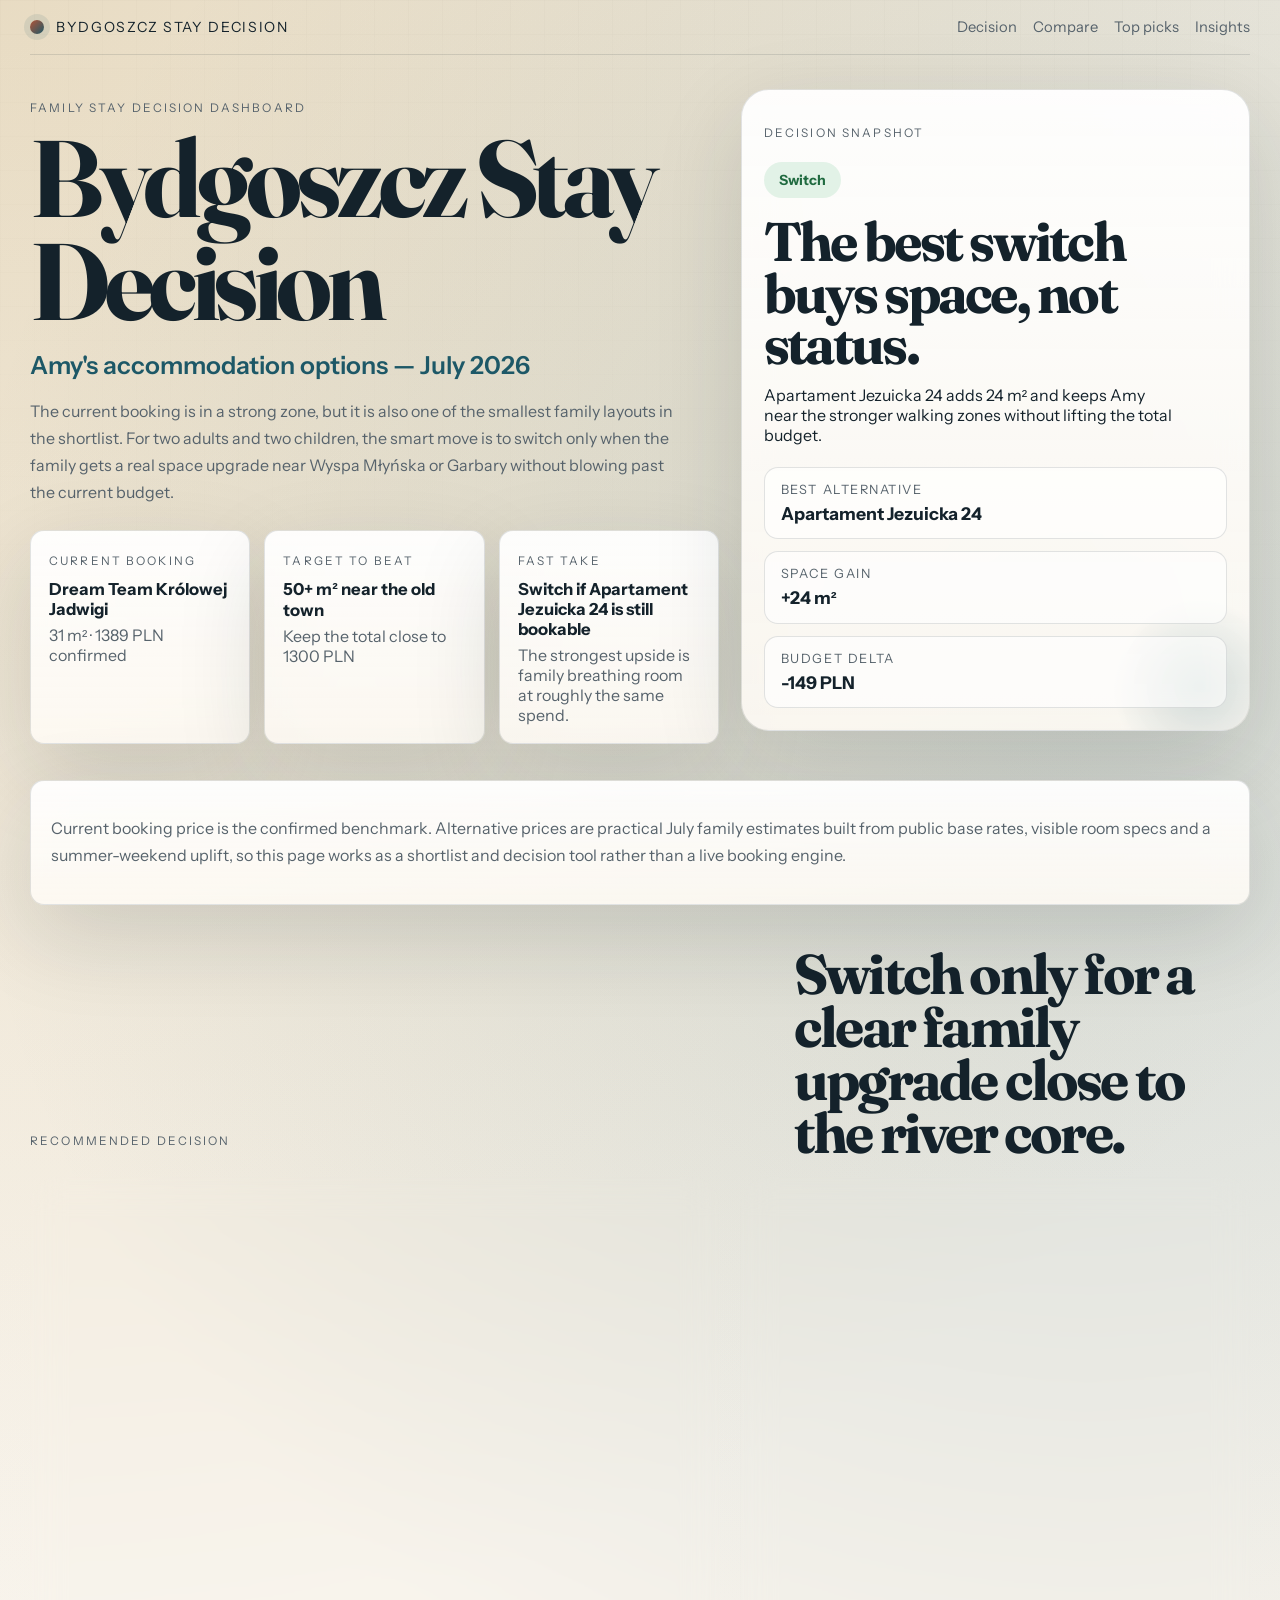
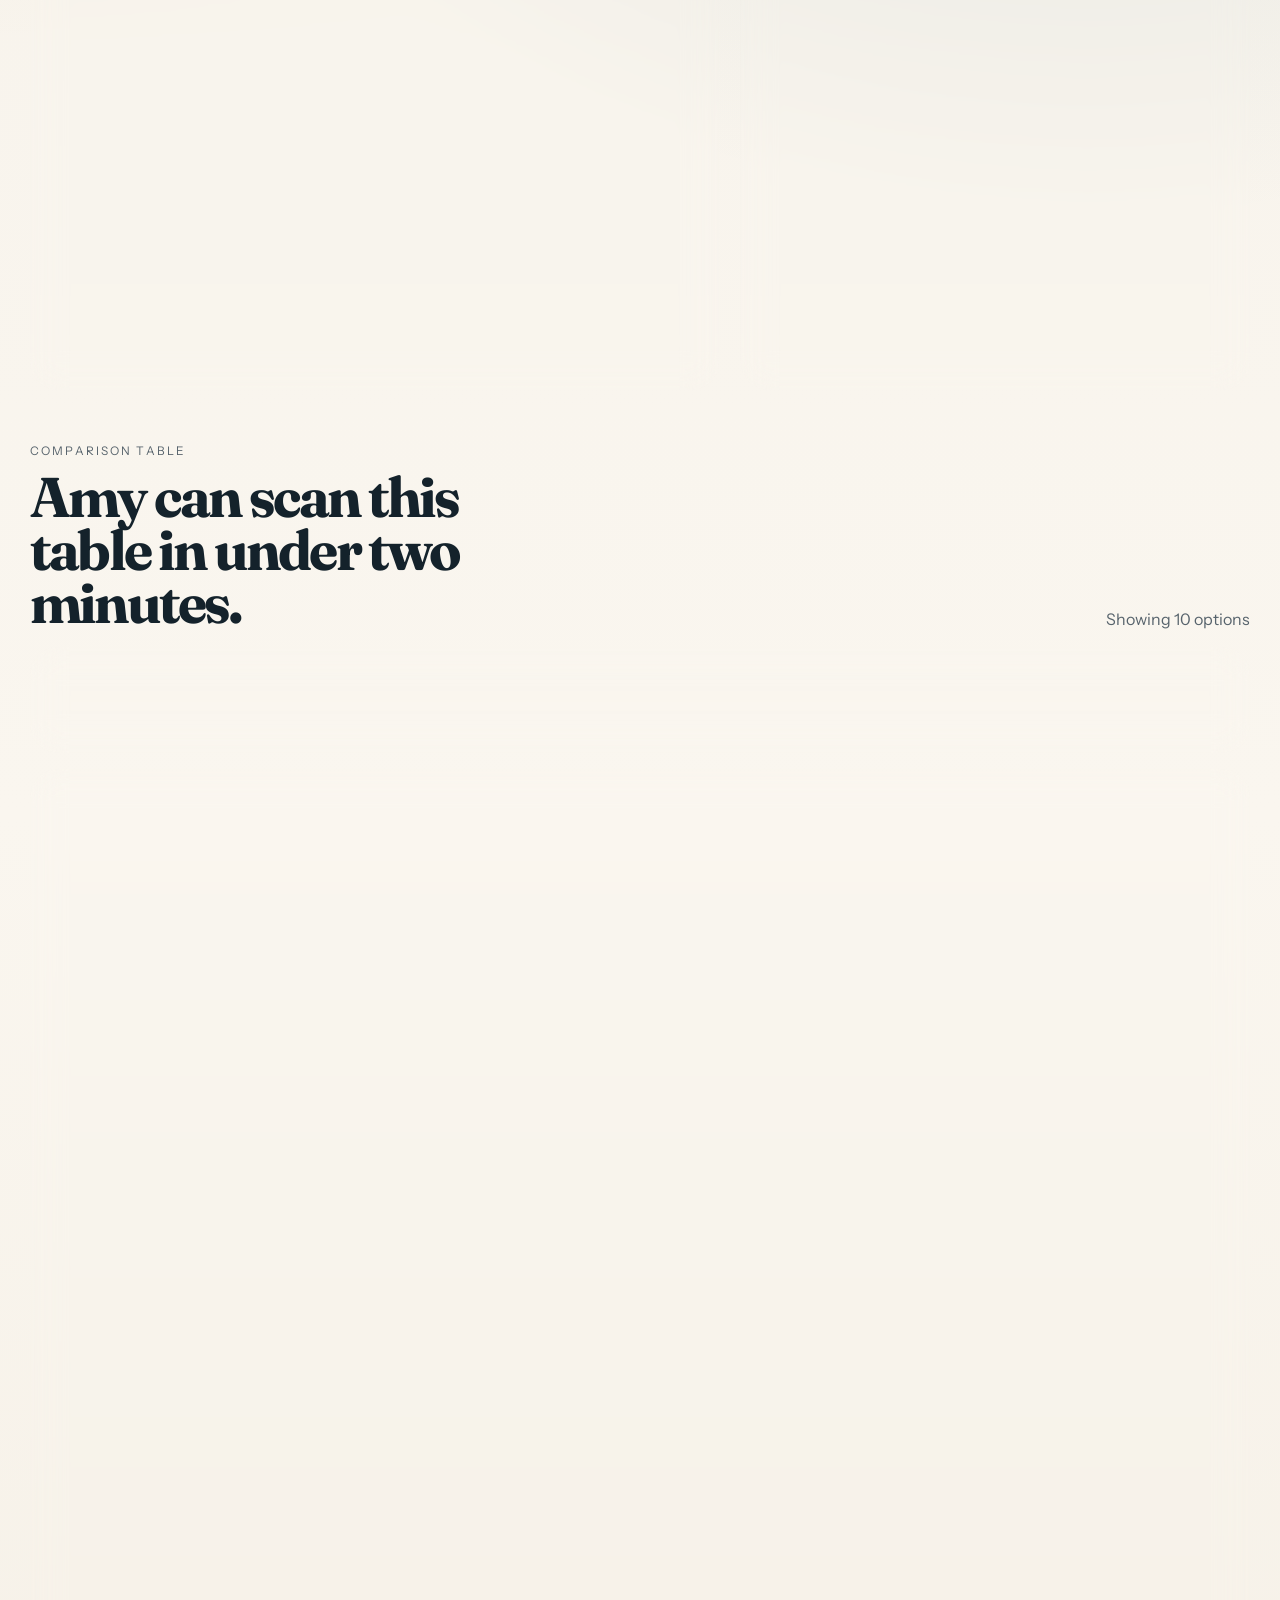
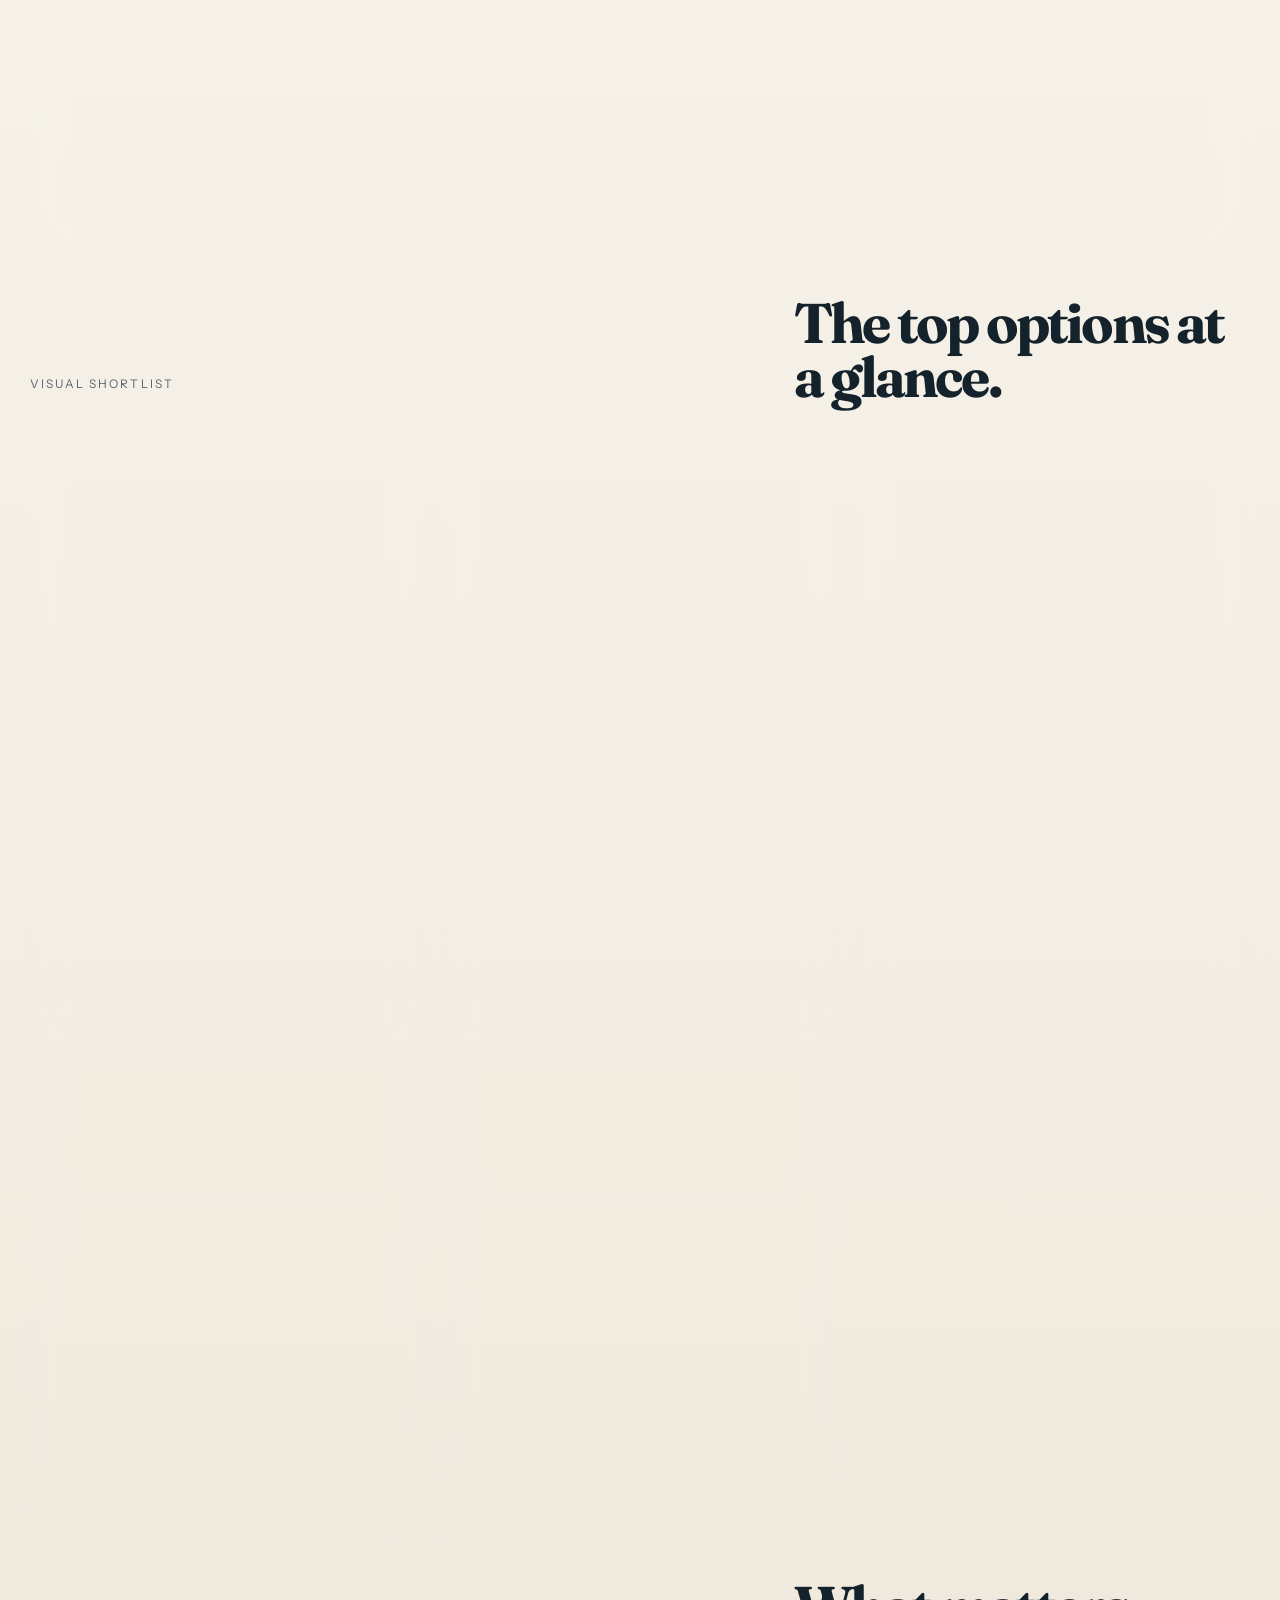
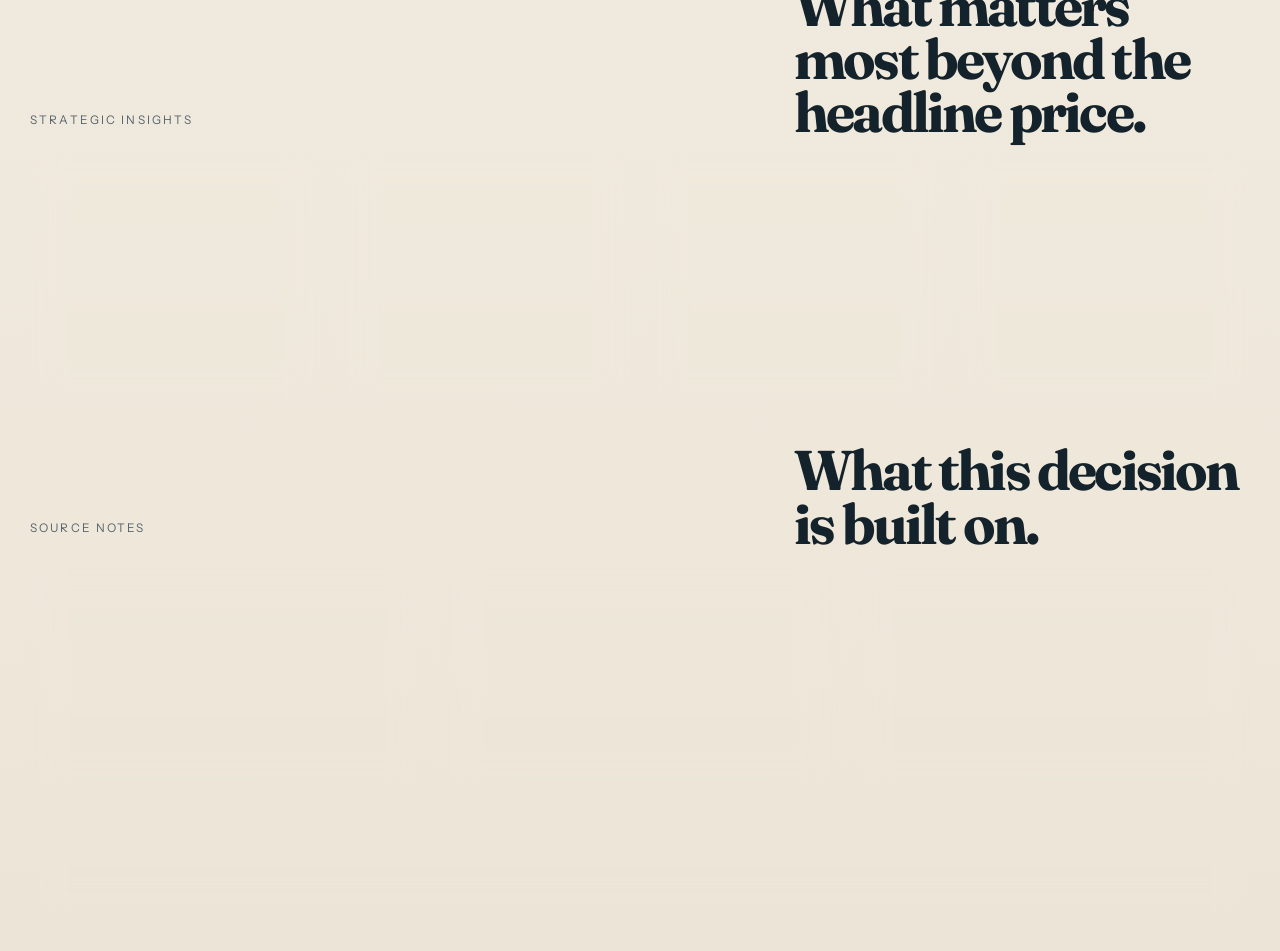
==== bydgoszcz-stay-decision/index.html @ 39e80763 "Preserve Bydgoszcz decision dashboard as subpath" ====
﻿<!DOCTYPE html>
<html lang="en">
<head>
  <meta charset="UTF-8">
  <meta name="viewport" content="width=device-width, initial-scale=1.0">
  <title>Bydgoszcz Stay Decision | Amy's accommodation options — July 2026</title>
  <meta
    name="description"
    content="A clean decision dashboard comparing Amy's family accommodation options in Bydgoszcz for 9–12 July 2026."
  >
  <link rel="preconnect" href="https://fonts.googleapis.com">
  <link rel="preconnect" href="https://fonts.gstatic.com" crossorigin>
  <link
    href="https://fonts.googleapis.com/css2?family=Fraunces:opsz,wght@9..144,500;600;700&family=Instrument+Sans:wght@400;500;600;700&display=swap"
    rel="stylesheet"
  >
  <link rel="stylesheet" href="styles.css">
</head>
<body>
  <div class="page-shell">
    <header class="topbar">
      <a class="brand" href="#top">
        <span class="brand-mark"></span>
        <span>Bydgoszcz Stay Decision</span>
      </a>
      <nav class="topnav" aria-label="Page sections">
        <a href="#decision">Decision</a>
        <a href="#compare">Compare</a>
        <a href="#cards">Top picks</a>
        <a href="#insights">Insights</a>
      </nav>
    </header>

    <main id="top">
      <section class="hero">
        <div class="hero-copy">
          <p class="eyebrow">Family stay decision dashboard</p>
          <h1>Bydgoszcz Stay Decision</h1>
          <p class="subtitle">Amy's accommodation options — July 2026</p>
          <p class="hero-text">
            The current booking is in a strong zone, but it is also one of the smallest family
            layouts in the shortlist. For two adults and two children, the smart move is to switch
            only when the family gets a real space upgrade near Wyspa Młyńska or Garbary without
            blowing past the current budget.
          </p>

          <div class="hero-signals">
            <article class="signal-card">
              <span class="signal-label">Current booking</span>
              <strong>Dream Team Królowej Jadwigi</strong>
              <span>31 m² · 1389 PLN confirmed</span>
            </article>
            <article class="signal-card">
              <span class="signal-label">Target to beat</span>
              <strong>50+ m² near the old town</strong>
              <span>Keep the total close to 1300 PLN</span>
            </article>
            <article class="signal-card">
              <span class="signal-label">Fast take</span>
              <strong id="heroTake">Switch if the top shortlist is still bookable</strong>
              <span id="heroSupport">Best upside comes from more space, not from luxury add-ons.</span>
            </article>
          </div>
        </div>

        <aside class="hero-panel">
          <p class="panel-kicker">Decision snapshot</p>
          <div class="hero-pill" id="heroDecisionPill">Switch</div>
          <h2 id="heroDecisionHeading">The best switch buys space, not status.</h2>
          <p id="heroDecisionText">
            If Amy can secure the best-ranked option at roughly the current spend, switching is the
            cleaner family decision. If not, the current booking remains a safe keep.
          </p>
          <dl class="decision-metrics">
            <div>
              <dt>Best alternative</dt>
              <dd id="metricBestOption">Jezuicka 24</dd>
            </div>
            <div>
              <dt>Space gain</dt>
              <dd id="metricSpaceGain">+24 m²</dd>
            </div>
            <div>
              <dt>Budget delta</dt>
              <dd id="metricBudgetDelta">-149 PLN</dd>
            </div>
          </dl>
        </aside>
      </section>

      <section class="method-note">
        <p>
          Current booking price is the confirmed benchmark. Alternative prices are practical July
          family estimates built from public base rates, visible room specs and a summer-weekend
          uplift, so this page works as a shortlist and decision tool rather than a live booking
          engine.
        </p>
      </section>

      <section class="decision-section" id="decision">
        <div class="section-heading">
          <p class="eyebrow">Recommended Decision</p>
          <h2>Switch only for a clear family upgrade close to the river core.</h2>
        </div>

        <div class="decision-layout">
          <article class="decision-main">
            <div class="decision-badge" id="decisionBadge">Switch</div>
            <h3 id="decisionTitle">Switch if Jezuicka 24 or an equivalent 50+ m² old-town flat is available.</h3>
            <p id="decisionReason">
              Dream Team wins on certainty and micro-location, but the family gives up too much
              breathing room for the money. A larger one-bedroom-plus-sofa layout near Wyspa
              Młyńska is the stronger fit for three nights with children aged 4 and 7.
            </p>
            <div class="decision-points">
              <div>
                <span>Why switch</span>
                <p id="whySwitch">
                  The strongest alternatives add real living space while staying around the current
                  total spend.
                </p>
              </div>
              <div>
                <span>Why keep</span>
                <p id="whyKeep">
                  The current booking is already locked in and sits in a preferred zone, so there
                  is no urgency to gamble on a weaker location.
                </p>
              </div>
              <div>
                <span>Extra-night impact</span>
                <p id="extraNight">
                  Expect an extra night to add roughly 320–560 PLN on the stronger-value options
                  and more on riverfront premium picks.
                </p>
              </div>
            </div>
          </article>

          <aside class="decision-ranking">
            <div class="ranking-head">
              <h3>Top alternatives</h3>
              <p>Ranked by family fit, location strength and value versus the current booking.</p>
            </div>
            <div class="ranking-list" id="rankingList"></div>
          </aside>
        </div>
      </section>

      <section class="comparison-section" id="compare">
        <div class="section-heading comparison-head">
          <div>
            <p class="eyebrow">Comparison Table</p>
            <h2>Amy can scan this table in under two minutes.</h2>
          </div>
          <p class="comparison-count" id="comparisonCount">Showing 10 options</p>
        </div>

        <div class="controls-panel">
          <label class="control-field">
            <span>Sort by</span>
            <select id="sortBy">
              <option value="decision">Recommendation</option>
              <option value="price">Price</option>
              <option value="location">Location</option>
              <option value="value">Value</option>
            </select>
          </label>

          <label class="toggle-chip">
            <input type="checkbox" id="betterOnly">
            <span>Only better than current</span>
          </label>

          <label class="toggle-chip">
            <input type="checkbox" id="kidsOnly">
            <span>Best for kids</span>
          </label>

          <label class="toggle-chip">
            <input type="checkbox" id="locationOnly">
            <span>Best location</span>
          </label>
        </div>

        <div class="table-wrap">
          <table>
            <thead>
              <tr>
                <th>Property Name</th>
                <th>Area</th>
                <th>Price (PLN)</th>
                <th>Size (m²)</th>
                <th>Sleeps Comfortably?</th>
                <th>Location Score</th>
                <th>Value Score</th>
                <th>Notes</th>
                <th>Verdict</th>
              </tr>
            </thead>
            <tbody id="comparisonBody"></tbody>
          </table>
        </div>
      </section>

      <section class="cards-section" id="cards">
        <div class="section-heading">
          <p class="eyebrow">Visual Shortlist</p>
          <h2>The top options at a glance.</h2>
        </div>
        <div class="cards-grid" id="cardsGrid"></div>
      </section>

      <section class="insights-section" id="insights">
        <div class="section-heading">
          <p class="eyebrow">Strategic Insights</p>
          <h2>What matters most beyond the headline price.</h2>
        </div>
        <div class="insights-grid" id="insightsGrid"></div>
      </section>

      <section class="source-section">
        <div class="section-heading">
          <p class="eyebrow">Source Notes</p>
          <h2>What this decision is built on.</h2>
        </div>
        <div class="source-grid">
          <article>
            <h3>Current benchmark</h3>
            <p>
              Dream Team Królowej Jadwigi stays the benchmark because it is already booked for
              roughly 1389 PLN total.
            </p>
          </article>
          <article>
            <h3>Market comps</h3>
            <p>
              Public listing specs and base prices were cross-checked across Bydgoszcz short-stay
              apartment listings, especially the booking-bydgoszcz portfolio in the old town and
              nearby districts.
            </p>
          </article>
          <article>
            <h3>How to use it</h3>
            <p>
              Treat green rows as places worth checking live right now. Treat yellow rows as
              situational, mainly if Amy values a specific micro-location or a more separated
              sleeping setup.
            </p>
          </article>
        </div>
      </section>
    </main>

    <footer class="footer">
      <div>
        <strong>Bydgoszcz Stay Decision</strong>
        <span>Built for one fast decision: keep the current booking, or switch only for a real family win.</span>
      </div>
      <div class="footer-meta">
        <a href="https://booking-bydgoszcz.pl/offers/searching/true" target="_blank" rel="noreferrer">Primary market comp source</a>
        <a href="https://jakubgoscinny-creator.github.io/" target="_blank" rel="noreferrer">Live site</a>
      </div>
    </footer>
  </div>

  <script src="script.js"></script>
</body>
</html>
---- bydgoszcz-stay-decision/styles.css ----
﻿:root {
  --paper: #f4f0e8;
  --paper-strong: #ece5d7;
  --surface: rgba(255, 251, 245, 0.86);
  --surface-strong: rgba(255, 255, 255, 0.94);
  --ink: #14222b;
  --muted: #57636c;
  --line: rgba(20, 34, 43, 0.12);
  --line-strong: rgba(20, 34, 43, 0.22);
  --river: #1d5867;
  --river-soft: #e0edf0;
  --brick: #b25438;
  --olive: #5e745d;
  --gold: #b88a2f;
  --good: #dff1e4;
  --good-ink: #1f6a3f;
  --neutral: #fff1cf;
  --neutral-ink: #946a15;
  --bad: #f7ddd8;
  --bad-ink: #8d3d2d;
  --shadow: 0 30px 90px rgba(20, 34, 43, 0.14);
  --radius-xl: 28px;
  --radius-lg: 20px;
  --radius-md: 14px;
  --display: "Fraunces", serif;
  --body: "Instrument Sans", sans-serif;
}

*,
*::before,
*::after {
  box-sizing: border-box;
}

html {
  scroll-behavior: smooth;
}

body {
  margin: 0;
  font-family: var(--body);
  color: var(--ink);
  background:
    radial-gradient(circle at top left, rgba(184, 138, 47, 0.2), transparent 28%),
    radial-gradient(circle at 85% 12%, rgba(29, 88, 103, 0.16), transparent 22%),
    linear-gradient(180deg, var(--paper), #faf6ef 42%, var(--paper-strong));
  min-height: 100vh;
}

body::before {
  content: "";
  position: fixed;
  inset: 0;
  pointer-events: none;
  background:
    linear-gradient(rgba(20, 34, 43, 0.03) 1px, transparent 1px),
    linear-gradient(90deg, rgba(20, 34, 43, 0.03) 1px, transparent 1px);
  background-size: 34px 34px;
  mask-image: linear-gradient(180deg, rgba(0, 0, 0, 0.72), transparent 88%);
  opacity: 0.5;
}

img {
  display: block;
  max-width: 100%;
}

a {
  color: inherit;
}

button,
select,
input {
  font: inherit;
}

.page-shell {
  width: min(1220px, calc(100vw - 28px));
  margin: 0 auto;
  position: relative;
  z-index: 1;
}

.topbar {
  display: flex;
  justify-content: space-between;
  align-items: center;
  gap: 20px;
  padding: 18px 0;
  border-bottom: 1px solid var(--line);
}

.brand {
  display: inline-flex;
  align-items: center;
  gap: 12px;
  font-size: 0.88rem;
  letter-spacing: 0.12em;
  text-transform: uppercase;
  text-decoration: none;
}

.brand-mark {
  width: 14px;
  height: 14px;
  border-radius: 50%;
  background: linear-gradient(135deg, var(--brick), var(--river));
  box-shadow: 0 0 0 6px rgba(29, 88, 103, 0.1);
}

.topnav {
  display: flex;
  gap: 16px;
  flex-wrap: wrap;
  font-size: 0.92rem;
}

.topnav a {
  color: var(--muted);
  text-decoration: none;
}

.hero,
.decision-layout {
  display: grid;
  gap: 22px;
}

.hero {
  padding: 34px 0 18px;
}

.eyebrow,
.panel-kicker,
.signal-label {
  letter-spacing: 0.18em;
  text-transform: uppercase;
  font-size: 0.74rem;
  color: var(--muted);
}

.hero h1,
.section-heading h2,
.hero-panel h2,
.decision-main h3,
.ranking-head h3,
.source-section h3 {
  font-family: var(--display);
  margin: 0;
  line-height: 0.95;
  letter-spacing: -0.05em;
}

.hero h1 {
  font-size: clamp(3.2rem, 10vw, 6.8rem);
  max-width: 10ch;
  margin-top: 12px;
}

.subtitle {
  margin: 16px 0 0;
  font-size: clamp(1.1rem, 3vw, 1.55rem);
  font-weight: 600;
  color: var(--river);
}

.hero-text,
.decision-main p,
.ranking-head p,
.source-section p,
.method-note p,
.footer span {
  color: var(--muted);
  line-height: 1.7;
}

.hero-text {
  max-width: 60ch;
  margin: 18px 0 0;
  font-size: 1rem;
}

.hero-signals {
  display: grid;
  gap: 14px;
  margin-top: 24px;
}

.signal-card,
.hero-panel,
.decision-main,
.decision-ranking,
.controls-panel,
.table-wrap,
.card-item,
.insight-card,
.source-grid article,
.method-note,
.footer {
  border: 1px solid var(--line);
  background: linear-gradient(180deg, var(--surface-strong), var(--surface));
  box-shadow: var(--shadow);
  backdrop-filter: blur(16px);
}

.signal-card,
.source-grid article {
  padding: 18px;
  border-radius: var(--radius-md);
}

.signal-card strong {
  display: block;
  margin-top: 10px;
  font-size: 1.04rem;
}

.signal-card span:last-child {
  display: block;
  margin-top: 6px;
  color: var(--muted);
}

.hero-panel {
  padding: 22px;
  border-radius: var(--radius-xl);
  position: relative;
  overflow: hidden;
}

.hero-panel::after {
  content: "";
  position: absolute;
  right: -40px;
  bottom: -46px;
  width: 180px;
  height: 180px;
  border-radius: 50%;
  background: radial-gradient(circle, rgba(29, 88, 103, 0.18), transparent 68%);
}

.hero-pill,
.decision-badge,
.table-badge,
.score-chip,
.status-chip,
.price-meta {
  display: inline-flex;
  align-items: center;
  justify-content: center;
  border-radius: 999px;
  font-weight: 700;
}

.hero-pill,
.decision-badge {
  padding: 9px 15px;
  background: rgba(223, 241, 228, 0.88);
  color: var(--good-ink);
  font-size: 0.88rem;
  margin-top: 10px;
}

.hero-panel h2 {
  font-size: clamp(2rem, 5vw, 3.4rem);
  max-width: 10ch;
  margin-top: 18px;
}

.hero-panel p {
  margin-top: 14px;
  max-width: 38ch;
}

.decision-metrics {
  display: grid;
  gap: 12px;
  margin: 22px 0 0;
  position: relative;
  z-index: 1;
}

.decision-metrics div {
  padding: 14px 16px;
  border-radius: var(--radius-md);
  border: 1px solid var(--line);
  background: rgba(255, 255, 255, 0.62);
}

.decision-metrics dt {
  font-size: 0.8rem;
  letter-spacing: 0.12em;
  text-transform: uppercase;
  color: var(--muted);
}

.decision-metrics dd {
  margin: 6px 0 0;
  font-size: 1.1rem;
  font-weight: 700;
}

.method-note {
  margin-top: 18px;
  padding: 18px 20px;
  border-radius: var(--radius-md);
}

.section-heading {
  display: flex;
  justify-content: space-between;
  align-items: end;
  gap: 18px;
  margin-bottom: 18px;
}

.section-heading h2 {
  font-size: clamp(2rem, 5vw, 3.5rem);
  max-width: 12ch;
}

.decision-section,
.comparison-section,
.cards-section,
.insights-section,
.source-section {
  padding: 42px 0 0;
}

.decision-main,
.decision-ranking,
.controls-panel,
.table-wrap,
.footer {
  border-radius: var(--radius-xl);
}

.decision-main,
.decision-ranking {
  padding: 22px;
}

.decision-main h3 {
  font-size: clamp(1.9rem, 4vw, 3rem);
  margin-top: 18px;
  max-width: 12ch;
}

.decision-reason,
.decision-main p {
  max-width: 58ch;
}

.decision-points {
  display: grid;
  gap: 14px;
  margin-top: 24px;
}

.decision-points div {
  padding: 16px 18px;
  border-radius: var(--radius-md);
  border: 1px solid var(--line);
  background: rgba(255, 255, 255, 0.56);
}

.decision-points span,
.ranking-item small,
.card-meta,
.insight-label,
.source-grid h3 {
  display: block;
  letter-spacing: 0.12em;
  text-transform: uppercase;
  font-size: 0.78rem;
  color: var(--muted);
}

.decision-points p,
.insight-card p,
.card-item p {
  margin: 8px 0 0;
}

.ranking-list {
  display: grid;
  gap: 12px;
  margin-top: 18px;
}

.ranking-item {
  padding: 16px;
  border-radius: var(--radius-md);
  border: 1px solid var(--line);
  background: rgba(255, 255, 255, 0.58);
}

.ranking-item strong {
  display: block;
  font-size: 1.12rem;
  margin-top: 7px;
}

.ranking-meta {
  display: flex;
  flex-wrap: wrap;
  gap: 8px;
  margin-top: 12px;
}

.score-chip,
.status-chip,
.price-meta,
.table-badge {
  padding: 6px 10px;
  font-size: 0.78rem;
  letter-spacing: 0.02em;
}

.score-chip {
  background: var(--river-soft);
  color: var(--river);
}

.status-chip.is-upgrade,
.table-badge.is-upgrade {
  background: var(--good);
  color: var(--good-ink);
}

.status-chip.is-consider,
.table-badge.is-consider {
  background: var(--neutral);
  color: var(--neutral-ink);
}

.status-chip.is-keep,
.table-badge.is-keep {
  background: rgba(29, 88, 103, 0.12);
  color: var(--river);
}

.price-meta {
  background: rgba(20, 34, 43, 0.08);
  color: var(--muted);
  font-weight: 600;
}

.comparison-head h2 {
  max-width: 12ch;
}

.comparison-count {
  margin: 0;
  color: var(--muted);
}

.controls-panel {
  display: flex;
  flex-wrap: wrap;
  gap: 12px;
  align-items: center;
  padding: 18px;
}

.control-field {
  display: grid;
  gap: 8px;
  min-width: 180px;
}

.control-field span {
  font-size: 0.86rem;
  color: var(--muted);
}

.control-field select {
  border: 1px solid var(--line);
  border-radius: 12px;
  background: rgba(255, 255, 255, 0.9);
  color: var(--ink);
  padding: 10px 14px;
}

.toggle-chip {
  display: inline-flex;
  align-items: center;
  gap: 10px;
  border: 1px solid var(--line);
  border-radius: 999px;
  padding: 10px 14px;
  background: rgba(255, 255, 255, 0.68);
  cursor: pointer;
  user-select: none;
}

.toggle-chip input {
  accent-color: var(--river);
}

.table-wrap {
  margin-top: 16px;
  overflow: auto;
}

table {
  width: 100%;
  border-collapse: collapse;
  min-width: 1000px;
}

thead th {
  position: sticky;
  top: 0;
  z-index: 2;
  background: rgba(244, 240, 232, 0.96);
  font-size: 0.78rem;
  letter-spacing: 0.12em;
  text-transform: uppercase;
  color: var(--muted);
}

th,
td {
  padding: 16px 14px;
  text-align: left;
  border-bottom: 1px solid var(--line);
  vertical-align: top;
}

tbody tr {
  transition: background-color 0.2s ease, transform 0.2s ease;
}

tbody tr:hover {
  background: rgba(255, 255, 255, 0.64);
}

tbody tr.is-current {
  background: rgba(29, 88, 103, 0.08);
}

tbody tr.is-better {
  background: rgba(223, 241, 228, 0.38);
}

.property-cell strong,
.card-item h3,
.insight-card h3 {
  display: block;
  font-size: 1rem;
}

.property-cell span,
.table-note,
.table-price small,
.comfort-cell span {
  display: block;
  margin-top: 5px;
  color: var(--muted);
  font-size: 0.9rem;
}

.comfort-cell {
  font-weight: 700;
}

.comfort-cell.is-yes {
  color: var(--good-ink);
}

.comfort-cell.is-no {
  color: var(--bad-ink);
}

.score-value {
  font-weight: 700;
}

.cards-grid,
.insights-grid,
.source-grid {
  display: grid;
  gap: 18px;
}

.card-item {
  overflow: hidden;
}

.card-item img {
  width: 100%;
  aspect-ratio: 16 / 11;
  object-fit: cover;
}

.card-body {
  padding: 18px;
}

.card-item h3 {
  margin-top: 10px;
}

.card-highlights {
  display: flex;
  flex-wrap: wrap;
  gap: 8px;
  margin-top: 16px;
}

.card-highlights span {
  padding: 7px 10px;
  border-radius: 999px;
  background: rgba(29, 88, 103, 0.1);
  color: var(--river);
  font-size: 0.84rem;
}

.card-why {
  margin-top: 16px;
  padding-top: 14px;
  border-top: 1px solid var(--line);
}

.insight-card {
  padding: 20px;
  border-radius: var(--radius-lg);
}

.insight-card h3 {
  margin-top: 12px;
}

.source-grid article {
  min-height: 100%;
}

.footer {
  margin: 44px 0 36px;
  padding: 18px 20px;
  display: flex;
  justify-content: space-between;
  gap: 18px;
  align-items: center;
}

.footer strong {
  display: block;
  font-size: 1.02rem;
}

.footer-meta {
  display: flex;
  gap: 14px;
  flex-wrap: wrap;
}

.footer-meta a {
  color: var(--river);
  text-decoration: none;
}

@media (min-width: 720px) {
  .hero {
    grid-template-columns: minmax(0, 1.15fr) minmax(320px, 0.85fr);
    align-items: start;
  }

  .hero-signals {
    grid-template-columns: repeat(3, minmax(0, 1fr));
  }

  .decision-layout {
    grid-template-columns: minmax(0, 1.15fr) minmax(320px, 0.85fr);
  }

  .cards-grid {
    grid-template-columns: repeat(2, minmax(0, 1fr));
  }

  .insights-grid,
  .source-grid {
    grid-template-columns: repeat(2, minmax(0, 1fr));
  }
}

@media (min-width: 1040px) {
  .cards-grid {
    grid-template-columns: repeat(3, minmax(0, 1fr));
  }

  .insights-grid {
    grid-template-columns: repeat(4, minmax(0, 1fr));
  }

  .source-grid {
    grid-template-columns: repeat(3, minmax(0, 1fr));
  }
}

@media (max-width: 719px) {
  .topbar,
  .section-heading,
  .footer {
    flex-direction: column;
    align-items: start;
  }

  .topnav {
    gap: 12px;
  }

  .decision-main h3,
  .section-heading h2,
  .hero-panel h2 {
    max-width: none;
  }

  .comparison-count {
    margin-top: -4px;
  }
}
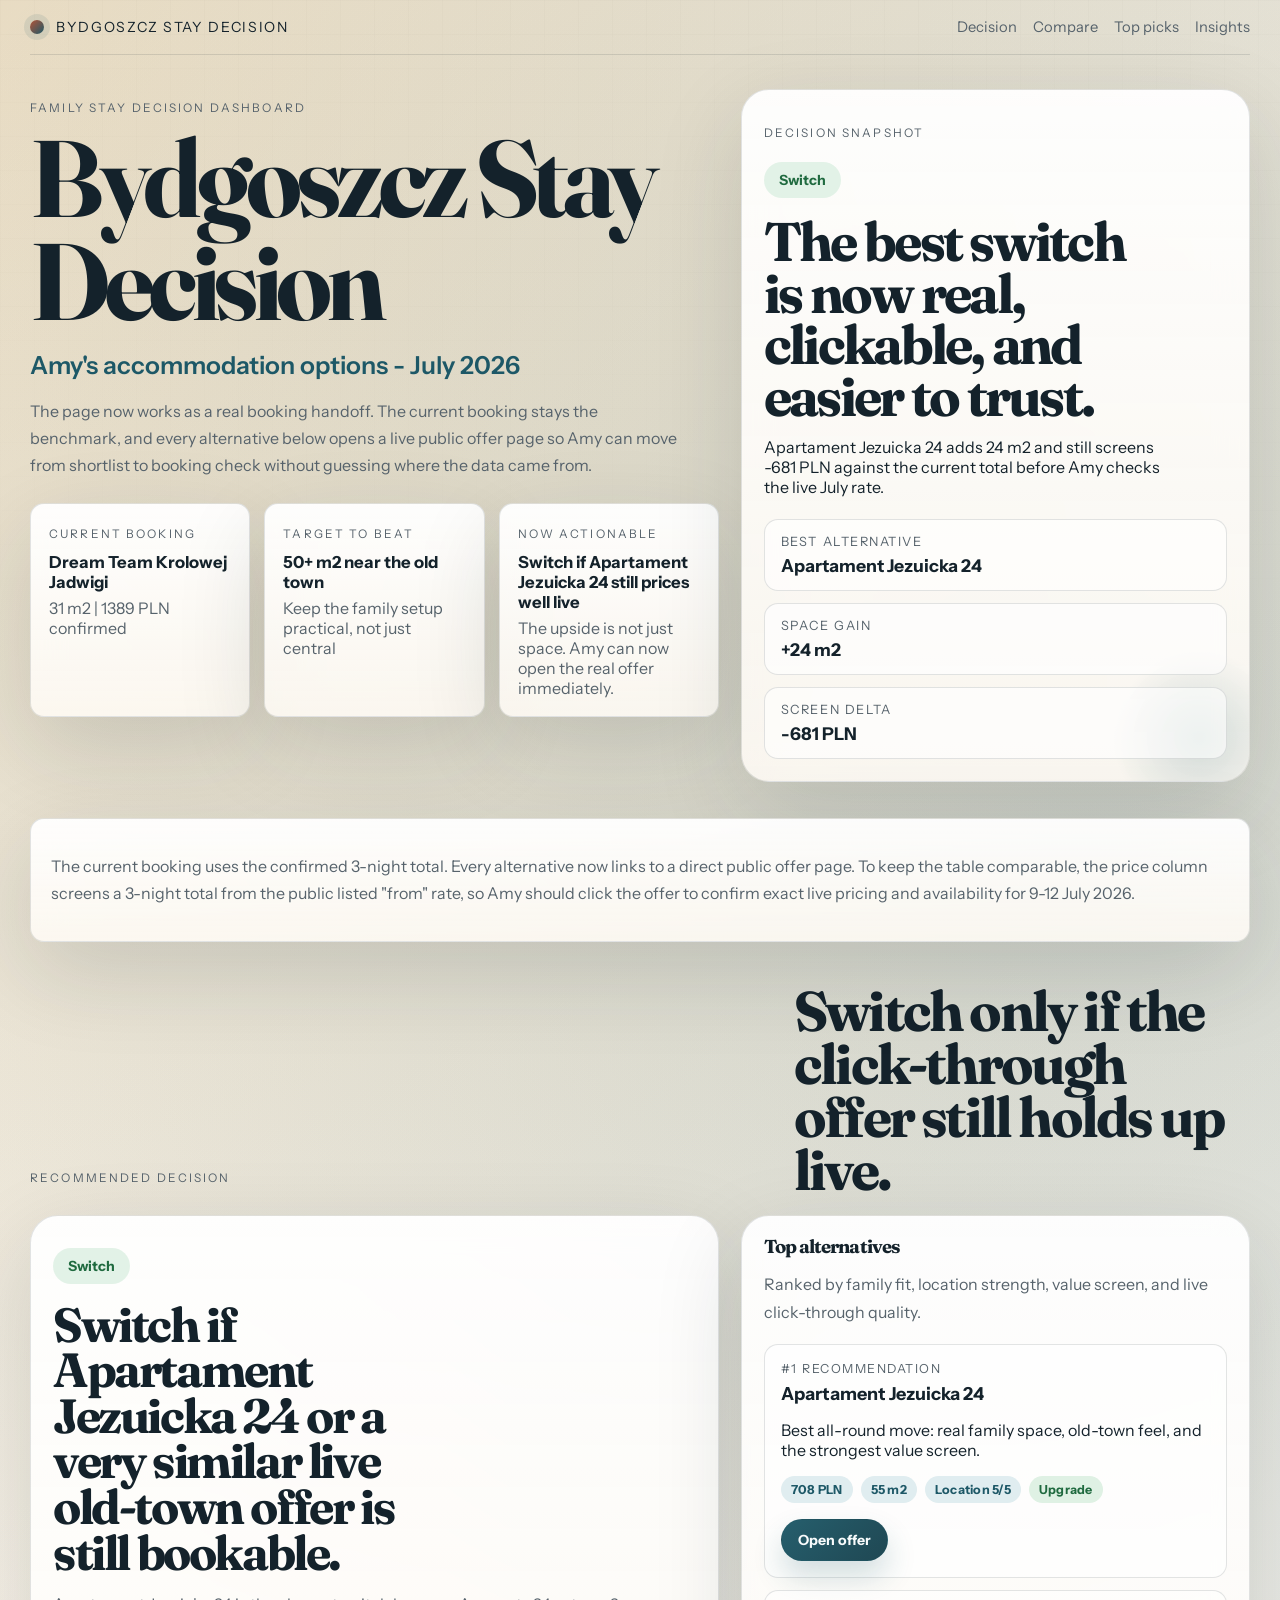
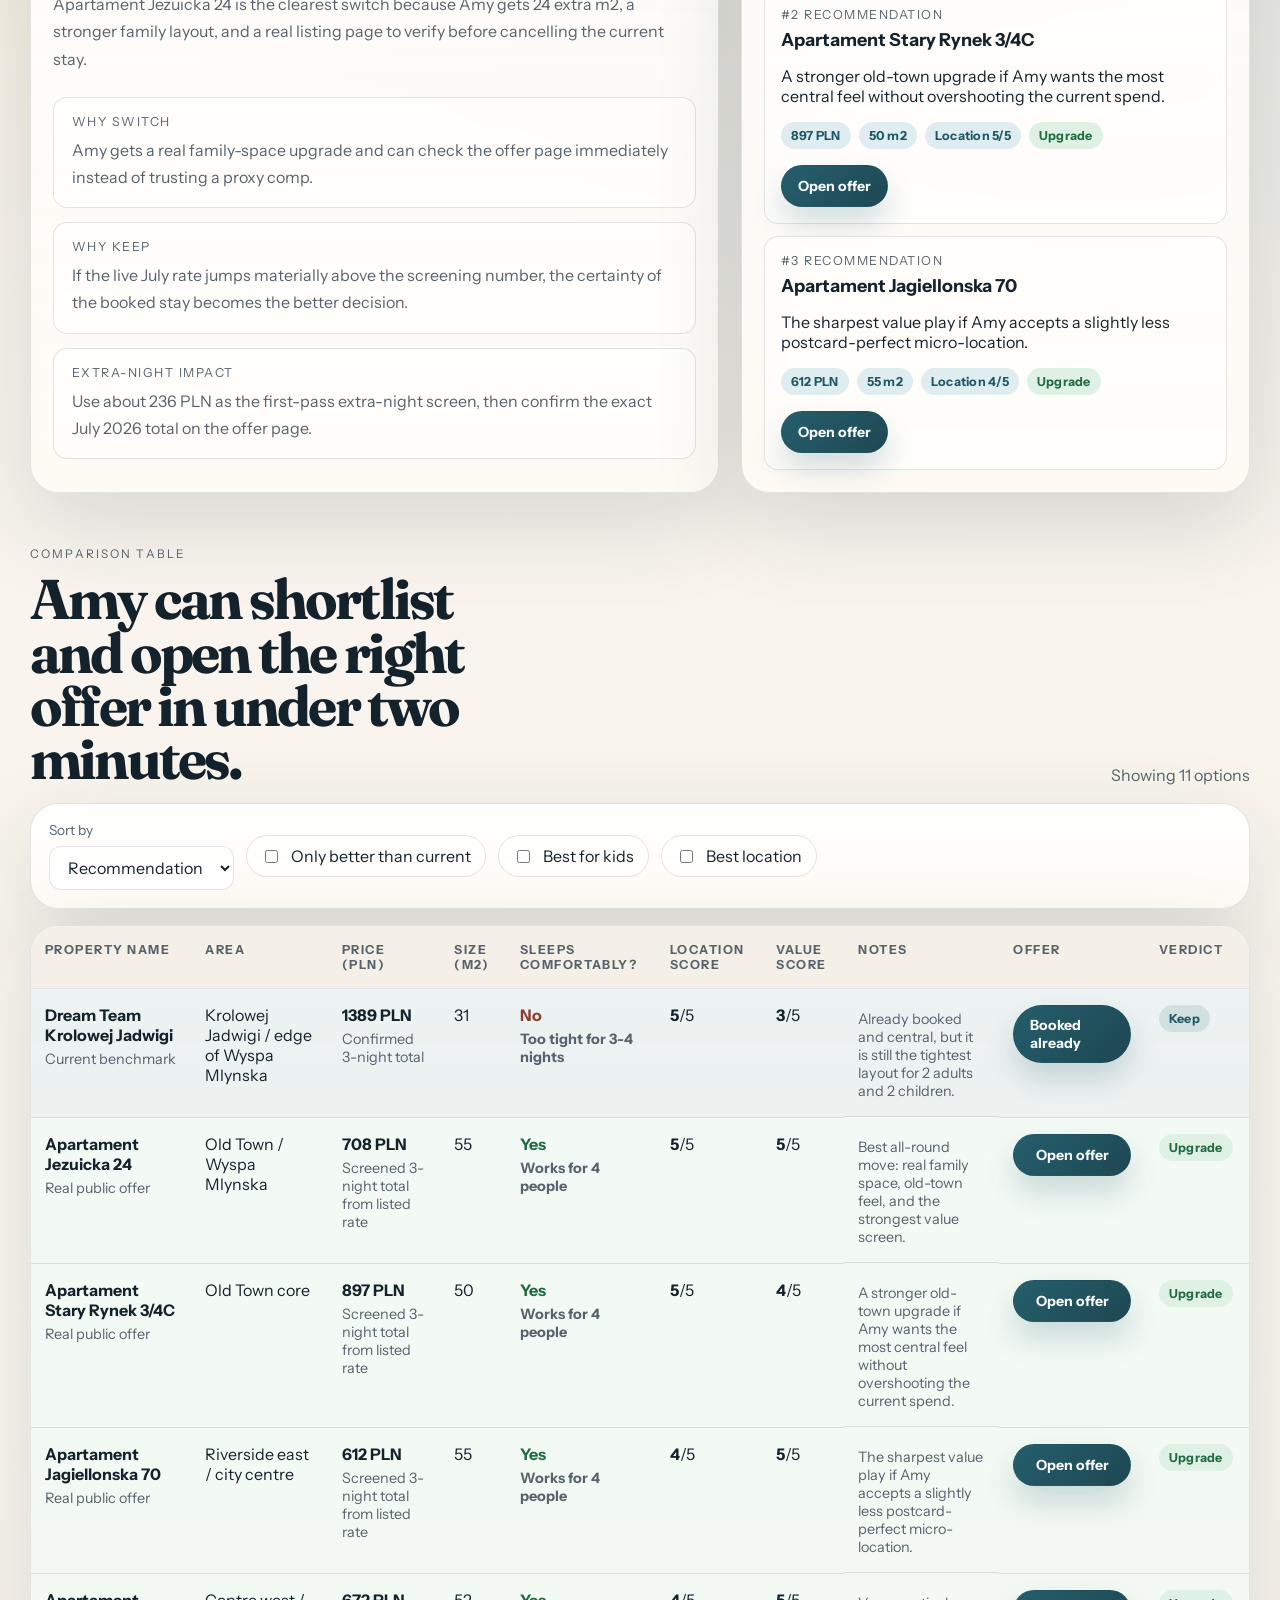
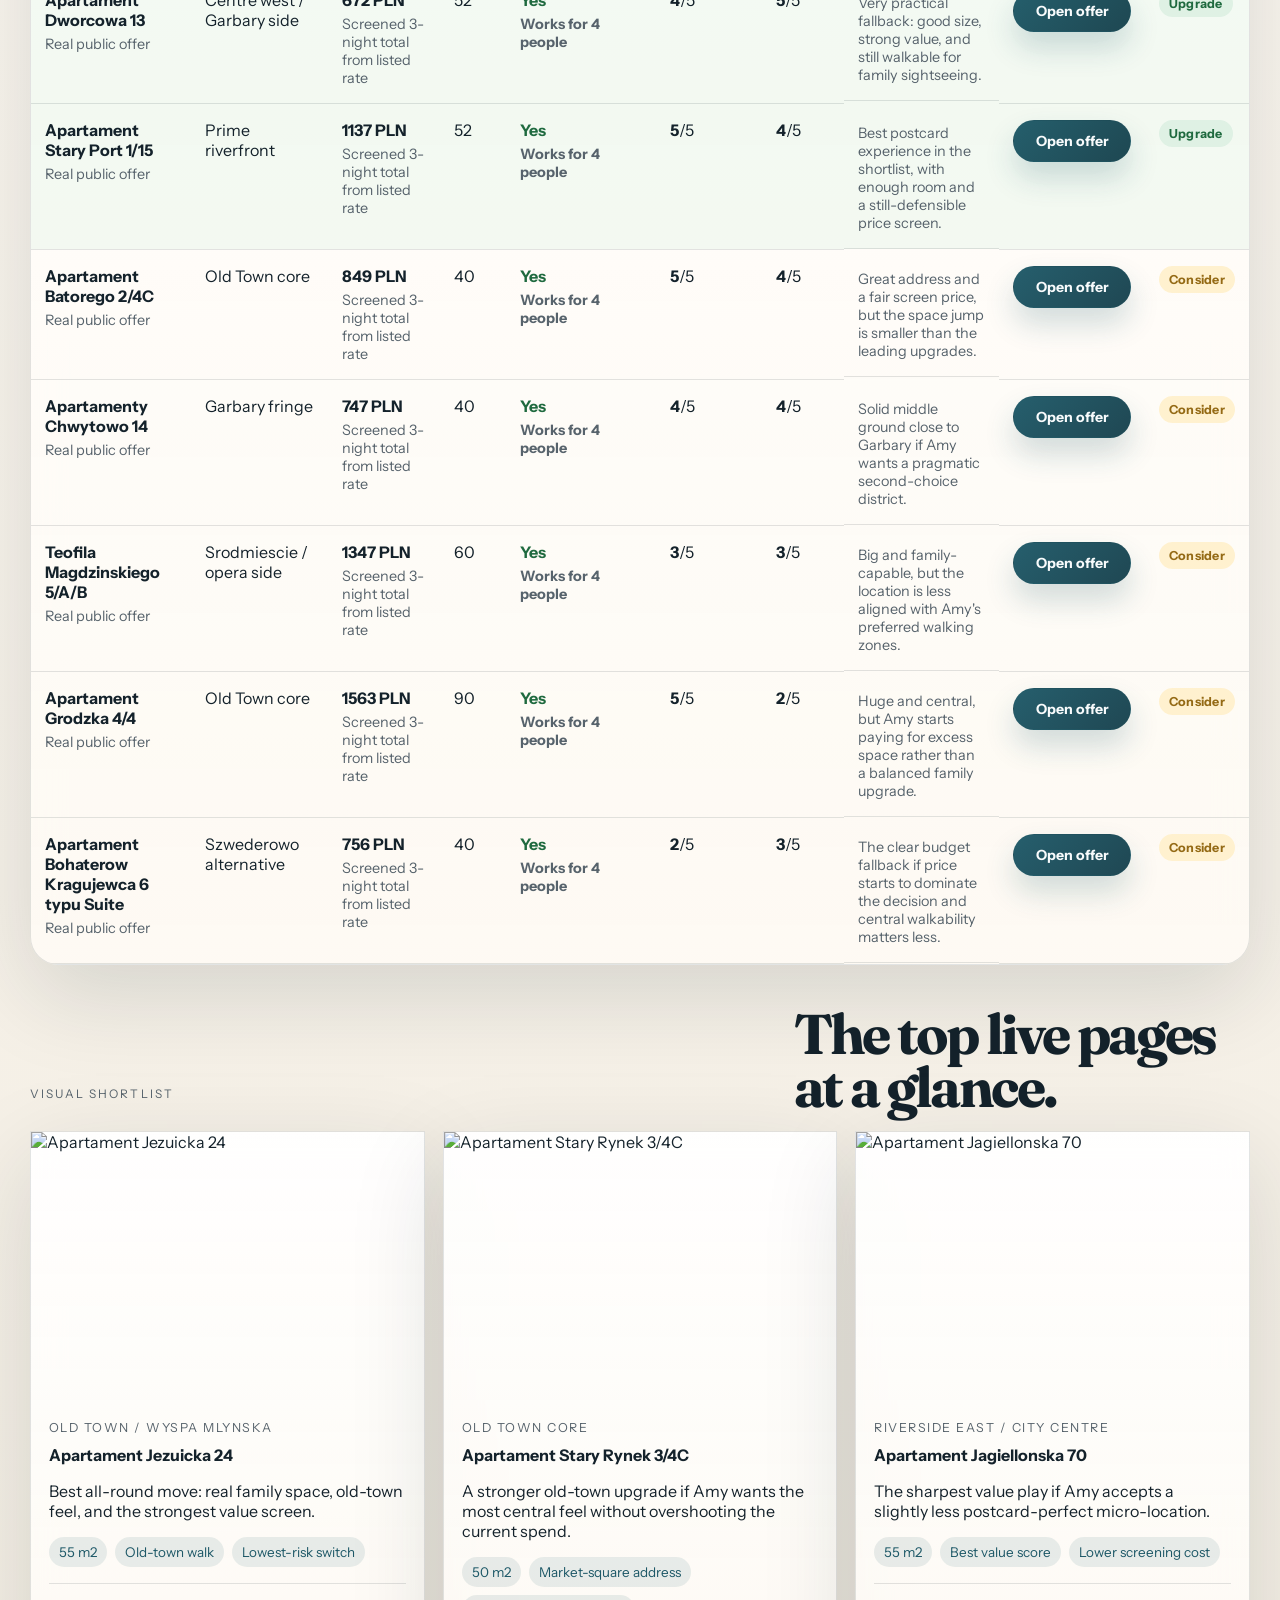
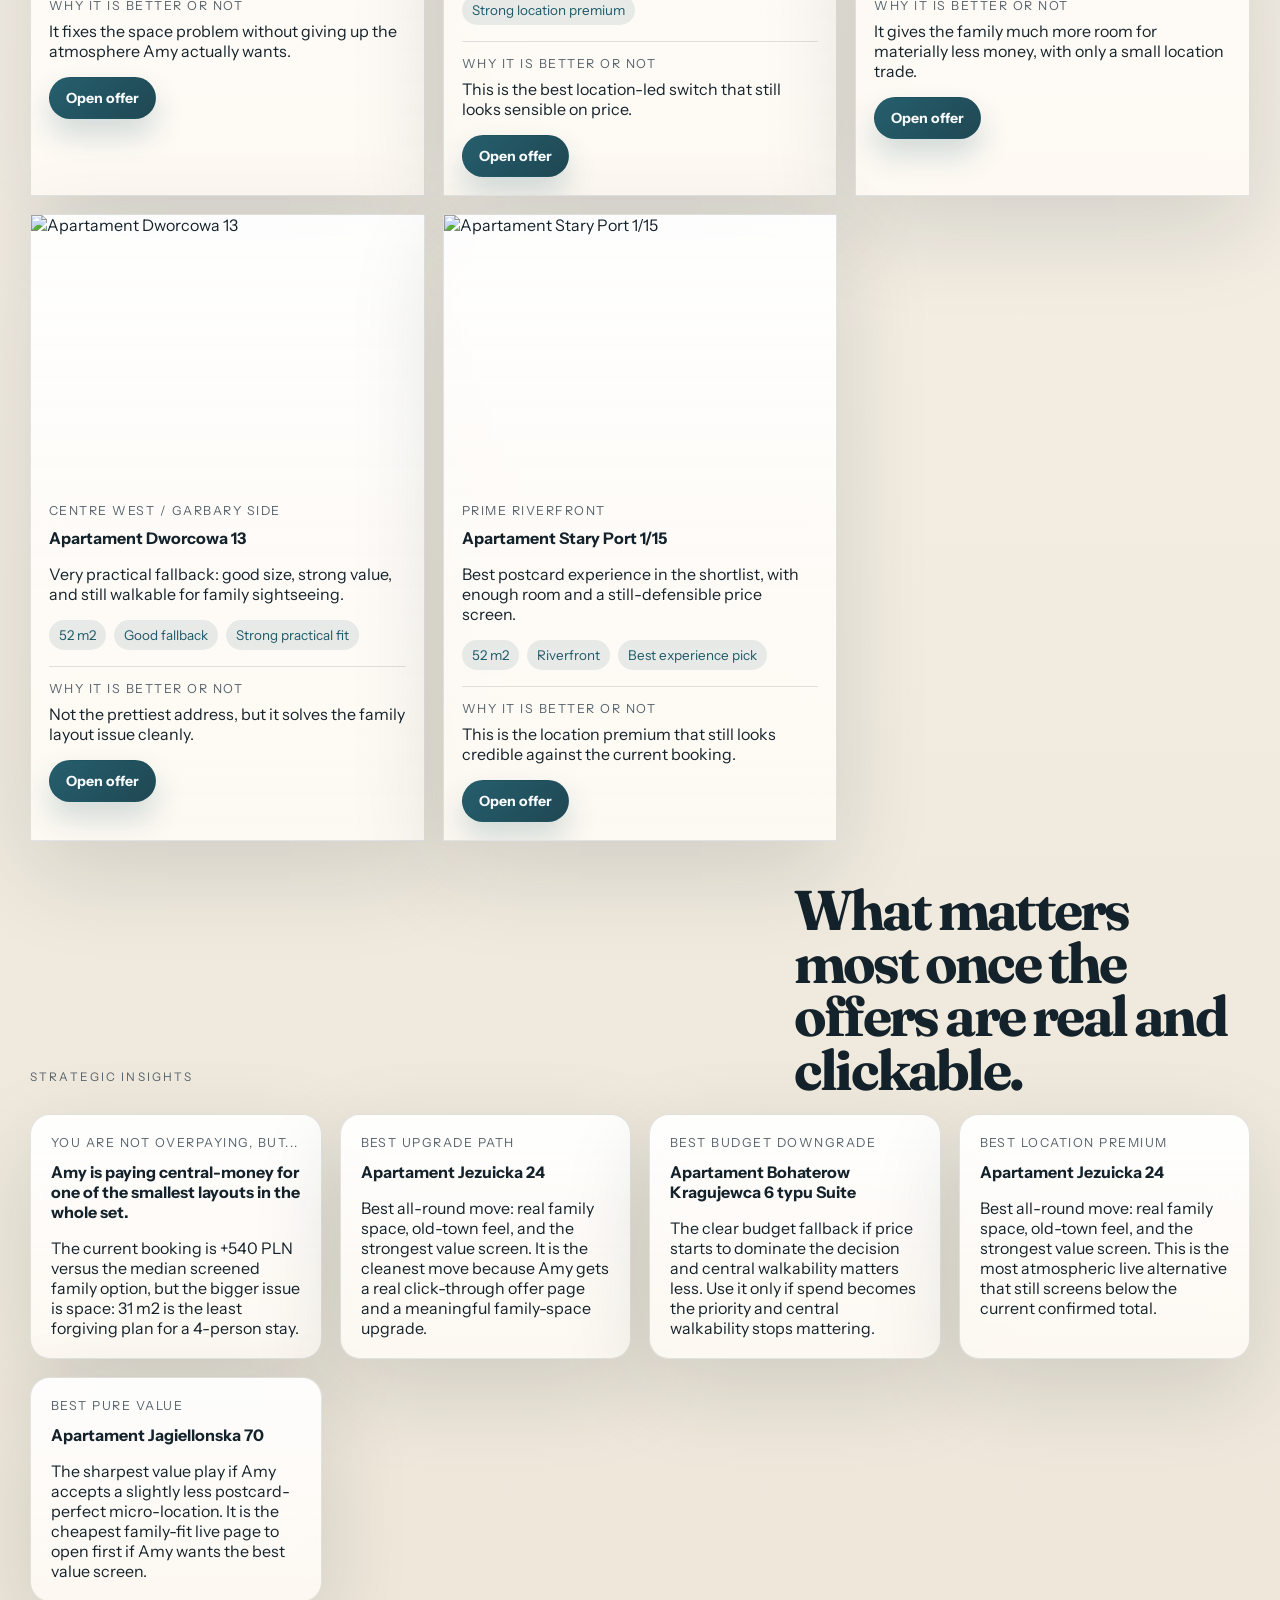
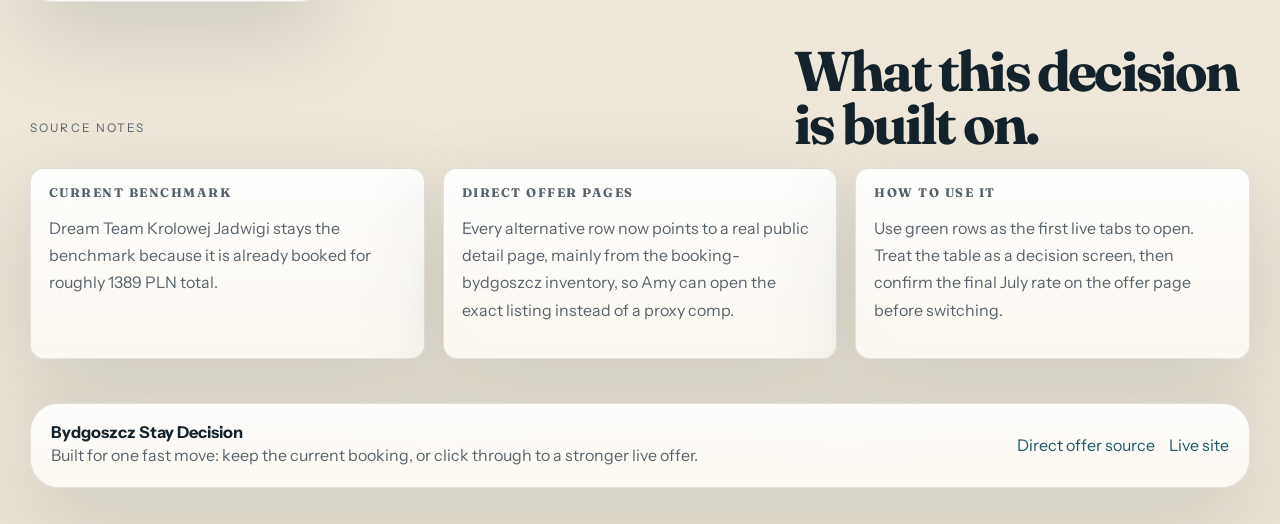
==== commit 6ab5c15d: "Update preserved Bydgoszcz dashboard from remote" ====
--- a/bydgoszcz-stay-decision/index.html
+++ b/bydgoszcz-stay-decision/index.html
@@ -3,10 +3,10 @@
 <head>
   <meta charset="UTF-8">
   <meta name="viewport" content="width=device-width, initial-scale=1.0">
-  <title>Bydgoszcz Stay Decision | Amy's accommodation options — July 2026</title>
+  <title>Bydgoszcz Stay Decision | Amy's accommodation options - July 2026</title>
   <meta
     name="description"
-    content="A clean decision dashboard comparing Amy's family accommodation options in Bydgoszcz for 9–12 July 2026."
+    content="A clean decision dashboard comparing Amy's family accommodation options in Bydgoszcz for 9-12 July 2026."
   >
   <link rel="preconnect" href="https://fonts.googleapis.com">
   <link rel="preconnect" href="https://fonts.gstatic.com" crossorigin>
@@ -36,29 +36,28 @@
         <div class="hero-copy">
           <p class="eyebrow">Family stay decision dashboard</p>
           <h1>Bydgoszcz Stay Decision</h1>
-          <p class="subtitle">Amy's accommodation options — July 2026</p>
+          <p class="subtitle">Amy's accommodation options - July 2026</p>
           <p class="hero-text">
-            The current booking is in a strong zone, but it is also one of the smallest family
-            layouts in the shortlist. For two adults and two children, the smart move is to switch
-            only when the family gets a real space upgrade near Wyspa Młyńska or Garbary without
-            blowing past the current budget.
+            The page now works as a real booking handoff. The current booking stays the benchmark,
+            and every alternative below opens a live public offer page so Amy can move from shortlist
+            to booking check without guessing where the data came from.
           </p>
 
           <div class="hero-signals">
             <article class="signal-card">
               <span class="signal-label">Current booking</span>
-              <strong>Dream Team Królowej Jadwigi</strong>
-              <span>31 m² · 1389 PLN confirmed</span>
+              <strong>Dream Team Krolowej Jadwigi</strong>
+              <span>31 m2 | 1389 PLN confirmed</span>
             </article>
             <article class="signal-card">
               <span class="signal-label">Target to beat</span>
-              <strong>50+ m² near the old town</strong>
-              <span>Keep the total close to 1300 PLN</span>
+              <strong>50+ m2 near the old town</strong>
+              <span>Keep the family setup practical, not just central</span>
             </article>
             <article class="signal-card">
-              <span class="signal-label">Fast take</span>
-              <strong id="heroTake">Switch if the top shortlist is still bookable</strong>
-              <span id="heroSupport">Best upside comes from more space, not from luxury add-ons.</span>
+              <span class="signal-label">Now actionable</span>
+              <strong id="heroTake">Every alternative now opens a real offer page</strong>
+              <span id="heroSupport">Use the table to shortlist, then click through to confirm the live July rate.</span>
             </article>
           </div>
         </div>
@@ -66,23 +65,23 @@
         <aside class="hero-panel">
           <p class="panel-kicker">Decision snapshot</p>
           <div class="hero-pill" id="heroDecisionPill">Switch</div>
-          <h2 id="heroDecisionHeading">The best switch buys space, not status.</h2>
+          <h2 id="heroDecisionHeading">The best switch is now directly clickable.</h2>
           <p id="heroDecisionText">
-            If Amy can secure the best-ranked option at roughly the current spend, switching is the
-            cleaner family decision. If not, the current booking remains a safe keep.
+            Amy no longer has to trust an abstract comp table. The best-ranked alternatives now open
+            to real offer pages, which makes the final decision cleaner and faster.
           </p>
           <dl class="decision-metrics">
             <div>
               <dt>Best alternative</dt>
-              <dd id="metricBestOption">Jezuicka 24</dd>
+              <dd id="metricBestOption">Apartament Jezuicka 24</dd>
             </div>
             <div>
               <dt>Space gain</dt>
-              <dd id="metricSpaceGain">+24 m²</dd>
+              <dd id="metricSpaceGain">+24 m2</dd>
             </div>
             <div>
-              <dt>Budget delta</dt>
-              <dd id="metricBudgetDelta">-149 PLN</dd>
+              <dt>Screen delta</dt>
+              <dd id="metricBudgetDelta">-681 PLN</dd>
             </div>
           </dl>
         </aside>
@@ -90,48 +89,45 @@
 
       <section class="method-note">
         <p>
-          Current booking price is the confirmed benchmark. Alternative prices are practical July
-          family estimates built from public base rates, visible room specs and a summer-weekend
-          uplift, so this page works as a shortlist and decision tool rather than a live booking
-          engine.
+          The current booking uses the confirmed 3-night total. Every alternative now links to a
+          direct public offer page. To keep the table comparable, the price column screens a
+          3-night total from the public listed "from" rate, so Amy should click the offer to confirm
+          exact live pricing and availability for 9-12 July 2026.
         </p>
       </section>
 
       <section class="decision-section" id="decision">
         <div class="section-heading">
           <p class="eyebrow">Recommended Decision</p>
-          <h2>Switch only for a clear family upgrade close to the river core.</h2>
+          <h2>Switch only if the click-through offer still holds up live.</h2>
         </div>
 
         <div class="decision-layout">
           <article class="decision-main">
             <div class="decision-badge" id="decisionBadge">Switch</div>
-            <h3 id="decisionTitle">Switch if Jezuicka 24 or an equivalent 50+ m² old-town flat is available.</h3>
+            <h3 id="decisionTitle">Switch if Apartament Jezuicka 24 or a similar live old-town page is still bookable.</h3>
             <p id="decisionReason">
-              Dream Team wins on certainty and micro-location, but the family gives up too much
-              breathing room for the money. A larger one-bedroom-plus-sofa layout near Wyspa
-              Młyńska is the stronger fit for three nights with children aged 4 and 7.
+              Dream Team still wins on certainty, but the family gives up too much breathing room.
+              The best live alternatives now give Amy both a clearer shortlist and a direct path to
+              the actual listing page.
             </p>
             <div class="decision-points">
               <div>
                 <span>Why switch</span>
                 <p id="whySwitch">
-                  The strongest alternatives add real living space while staying around the current
-                  total spend.
+                  The leading live offers add real family space and let Amy click straight into the listing.
                 </p>
               </div>
               <div>
                 <span>Why keep</span>
                 <p id="whyKeep">
-                  The current booking is already locked in and sits in a preferred zone, so there
-                  is no urgency to gamble on a weaker location.
+                  If live July pricing jumps or availability disappears, the current booking remains the low-risk move.
                 </p>
               </div>
               <div>
                 <span>Extra-night impact</span>
                 <p id="extraNight">
-                  Expect an extra night to add roughly 320–560 PLN on the stronger-value options
-                  and more on riverfront premium picks.
+                  The listed nightly floor is useful for screening, but the final extra-night cost still needs live confirmation on the offer page.
                 </p>
               </div>
             </div>
@@ -140,7 +136,7 @@
           <aside class="decision-ranking">
             <div class="ranking-head">
               <h3>Top alternatives</h3>
-              <p>Ranked by family fit, location strength and value versus the current booking.</p>
+              <p>Ranked by family fit, location strength, value screen, and live click-through quality.</p>
             </div>
             <div class="ranking-list" id="rankingList"></div>
           </aside>
@@ -151,9 +147,9 @@
         <div class="section-heading comparison-head">
           <div>
             <p class="eyebrow">Comparison Table</p>
-            <h2>Amy can scan this table in under two minutes.</h2>
+            <h2>Amy can shortlist and open the right offer in under two minutes.</h2>
           </div>
-          <p class="comparison-count" id="comparisonCount">Showing 10 options</p>
+          <p class="comparison-count" id="comparisonCount">Showing 11 options</p>
         </div>
 
         <div class="controls-panel">
@@ -190,11 +186,12 @@
                 <th>Property Name</th>
                 <th>Area</th>
                 <th>Price (PLN)</th>
-                <th>Size (m²)</th>
+                <th>Size (m2)</th>
                 <th>Sleeps Comfortably?</th>
                 <th>Location Score</th>
                 <th>Value Score</th>
                 <th>Notes</th>
+                <th>Offer</th>
                 <th>Verdict</th>
               </tr>
             </thead>
@@ -206,7 +203,7 @@
       <section class="cards-section" id="cards">
         <div class="section-heading">
           <p class="eyebrow">Visual Shortlist</p>
-          <h2>The top options at a glance.</h2>
+          <h2>The top live pages at a glance.</h2>
         </div>
         <div class="cards-grid" id="cardsGrid"></div>
       </section>
@@ -214,7 +211,7 @@
       <section class="insights-section" id="insights">
         <div class="section-heading">
           <p class="eyebrow">Strategic Insights</p>
-          <h2>What matters most beyond the headline price.</h2>
+          <h2>What matters most once the offers are real and clickable.</h2>
         </div>
         <div class="insights-grid" id="insightsGrid"></div>
       </section>
@@ -228,24 +225,22 @@
           <article>
             <h3>Current benchmark</h3>
             <p>
-              Dream Team Królowej Jadwigi stays the benchmark because it is already booked for
+              Dream Team Krolowej Jadwigi stays the benchmark because it is already booked for
               roughly 1389 PLN total.
             </p>
           </article>
           <article>
-            <h3>Market comps</h3>
+            <h3>Direct offer pages</h3>
             <p>
-              Public listing specs and base prices were cross-checked across Bydgoszcz short-stay
-              apartment listings, especially the booking-bydgoszcz portfolio in the old town and
-              nearby districts.
+              Every alternative row now points to a real public detail page, mainly from the
+              booking-bydgoszcz inventory, so Amy can open the exact listing instead of a proxy comp.
             </p>
           </article>
           <article>
             <h3>How to use it</h3>
             <p>
-              Treat green rows as places worth checking live right now. Treat yellow rows as
-              situational, mainly if Amy values a specific micro-location or a more separated
-              sleeping setup.
+              Use green rows as the first live tabs to open. Treat the table as a decision screen,
+              then confirm the final July rate on the offer page before switching.
             </p>
           </article>
         </div>
@@ -255,10 +250,10 @@
     <footer class="footer">
       <div>
         <strong>Bydgoszcz Stay Decision</strong>
-        <span>Built for one fast decision: keep the current booking, or switch only for a real family win.</span>
+        <span>Built for one fast move: keep the current booking, or click through to a stronger live offer.</span>
       </div>
       <div class="footer-meta">
-        <a href="https://booking-bydgoszcz.pl/offers/searching/true" target="_blank" rel="noreferrer">Primary market comp source</a>
+        <a href="https://booking-bydgoszcz.pl/offers/searching/true" target="_blank" rel="noreferrer">Direct offer source</a>
         <a href="https://jakubgoscinny-creator.github.io/" target="_blank" rel="noreferrer">Live site</a>
       </div>
     </footer>
--- a/bydgoszcz-stay-decision/styles.css
+++ b/bydgoszcz-stay-decision/styles.css
@@ -409,6 +409,11 @@
   margin-top: 12px;
 }
 
+.ranking-actions,
+.card-actions {
+  margin-top: 16px;
+}
+
 .score-chip,
 .status-chip,
 .price-meta,
@@ -454,6 +459,50 @@
 .comparison-count {
   margin: 0;
   color: var(--muted);
+}
+
+.offer-link {
+  display: inline-flex;
+  align-items: center;
+  justify-content: center;
+  min-height: 42px;
+  padding: 10px 16px;
+  border-radius: 999px;
+  border: 1px solid rgba(29, 88, 103, 0.16);
+  background: linear-gradient(135deg, rgba(29, 88, 103, 0.96), rgba(22, 64, 76, 0.96));
+  color: #f8fbfc;
+  font-size: 0.88rem;
+  font-weight: 700;
+  text-decoration: none;
+  box-shadow: 0 16px 30px rgba(29, 88, 103, 0.2);
+  transition: transform 0.18s ease, box-shadow 0.18s ease, background 0.18s ease;
+}
+
+.offer-link:hover {
+  transform: translateY(-1px);
+  box-shadow: 0 20px 36px rgba(29, 88, 103, 0.24);
+}
+
+.offer-link:focus-visible {
+  outline: 3px solid rgba(184, 138, 47, 0.36);
+  outline-offset: 2px;
+}
+
+.offer-link--muted {
+  border-color: var(--line);
+  background: rgba(20, 34, 43, 0.08);
+  color: var(--muted);
+  box-shadow: none;
+}
+
+.offer-link--muted:hover {
+  transform: none;
+  box-shadow: none;
+}
+
+.offer-link--table {
+  width: 100%;
+  min-width: 116px;
 }
 
 .controls-panel {
@@ -578,6 +627,10 @@
   font-weight: 700;
 }
 
+.table-offer {
+  min-width: 142px;
+}
+
 .cards-grid,
 .insights-grid,
 .source-grid {
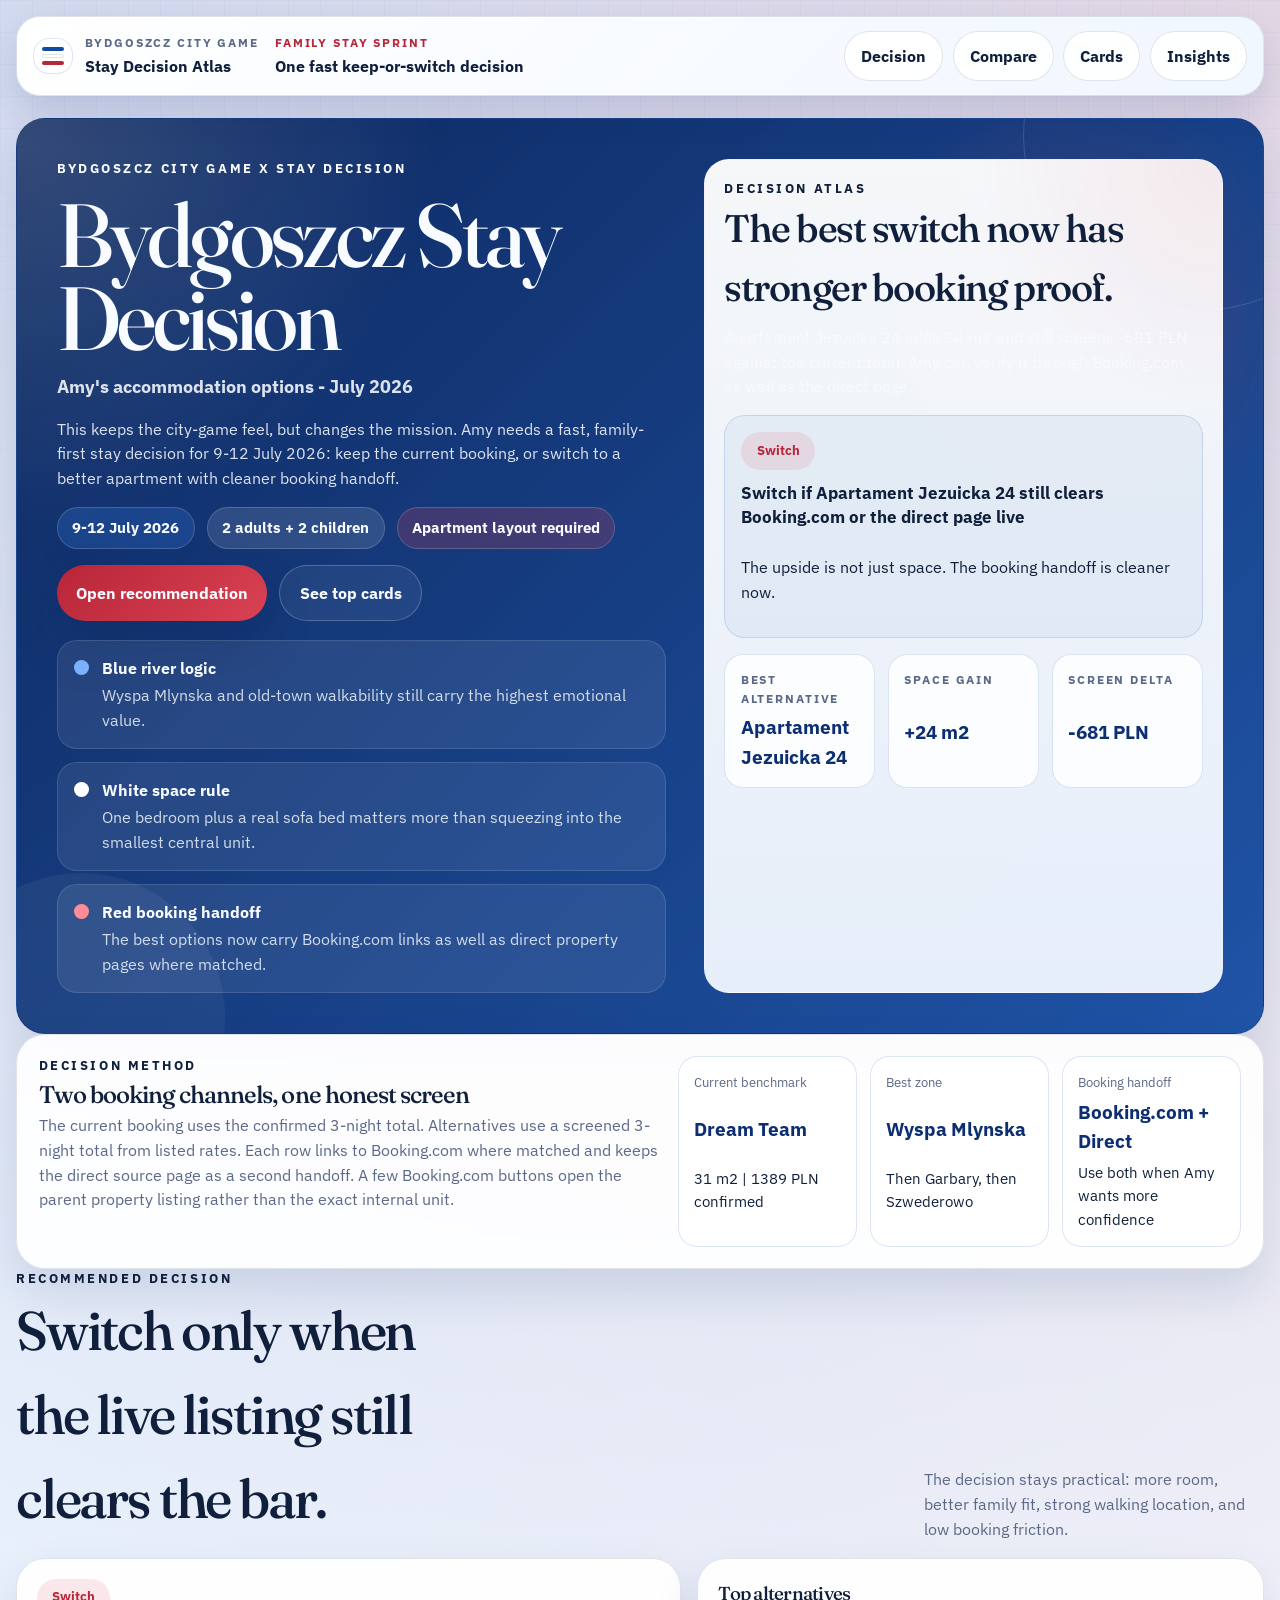
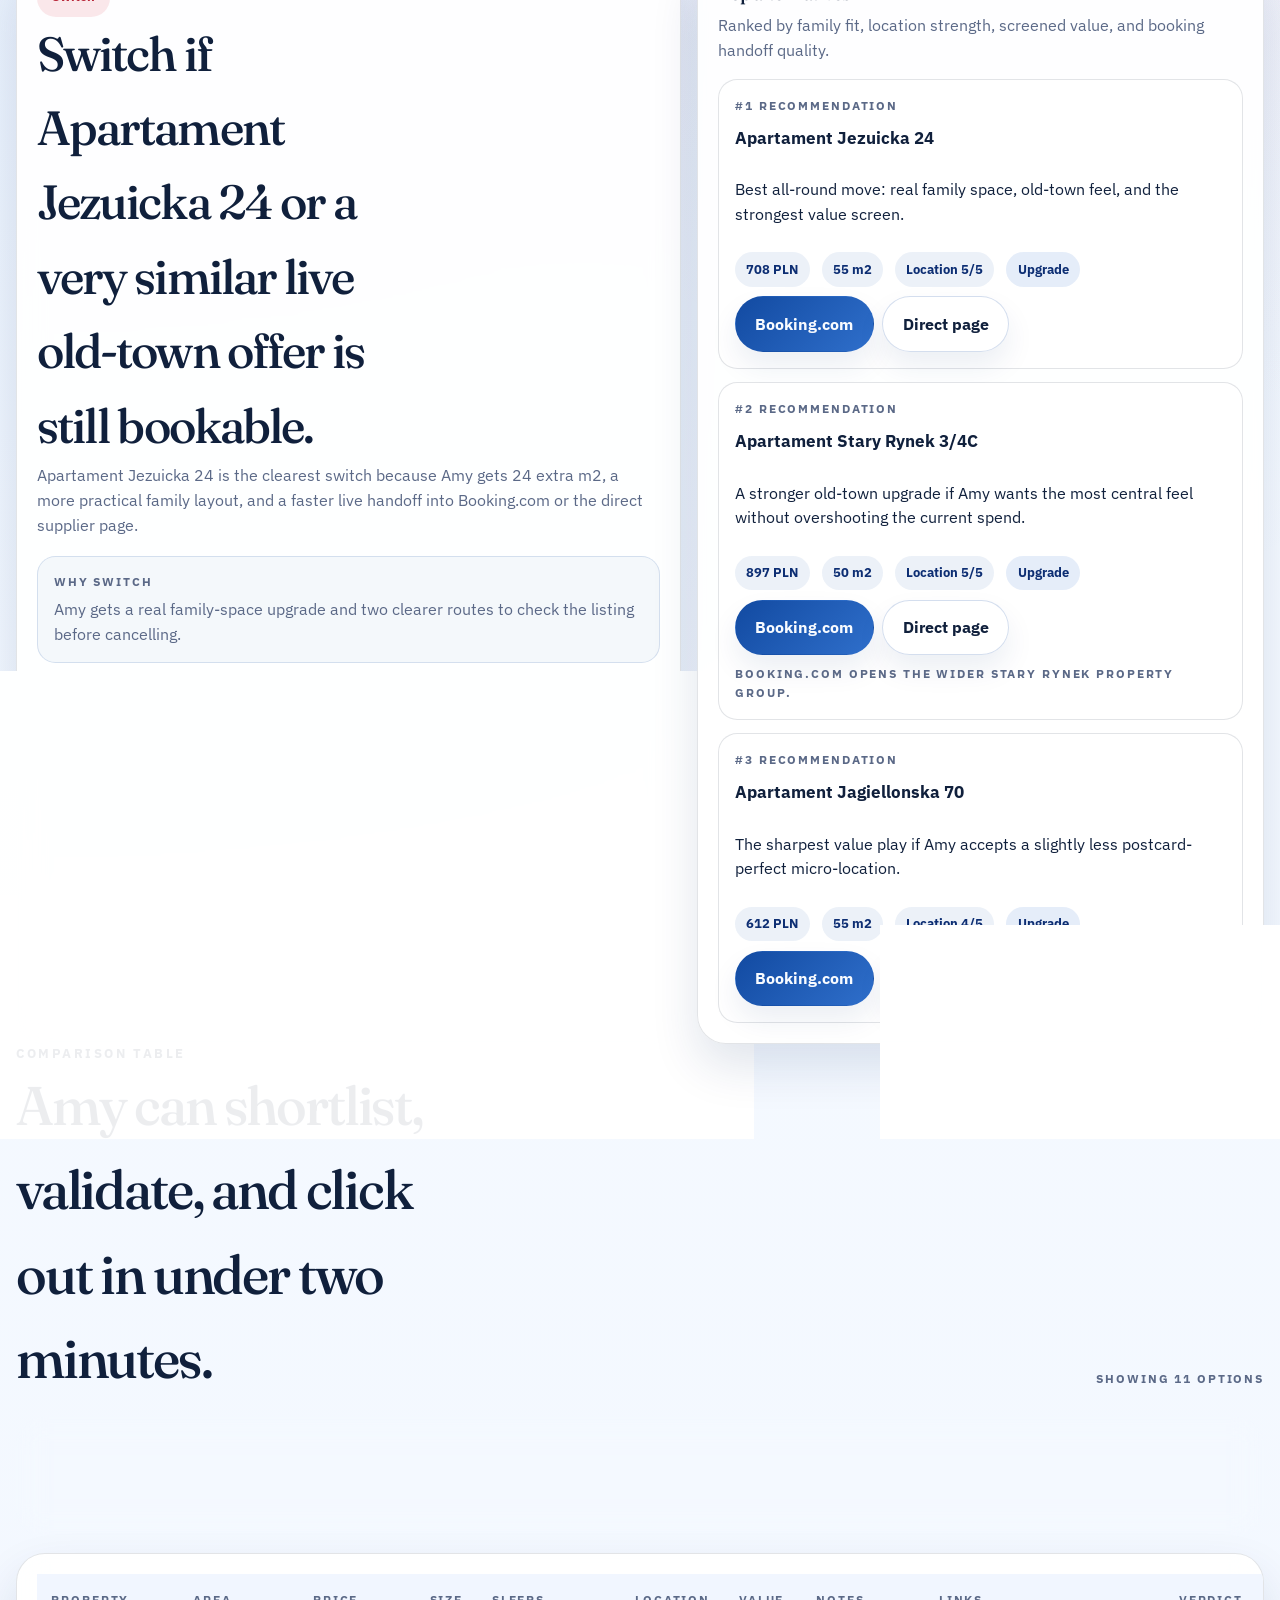
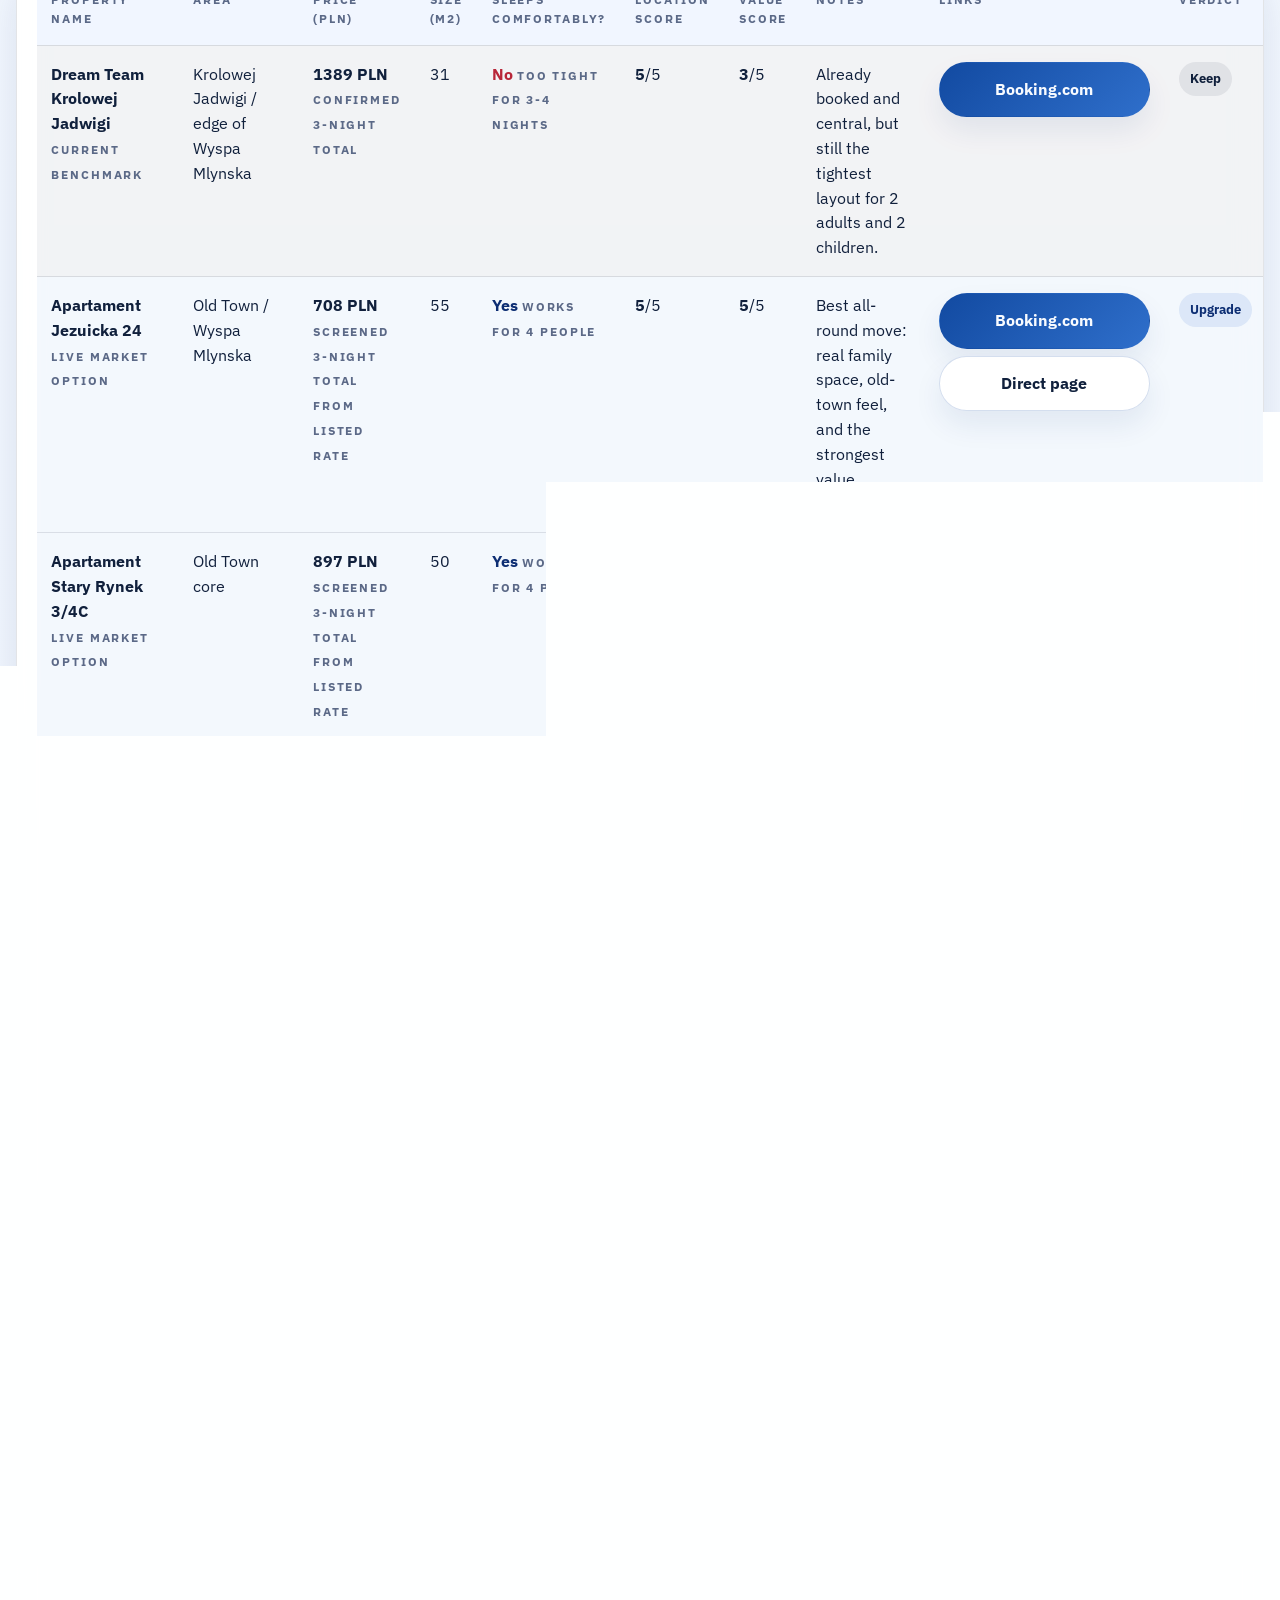
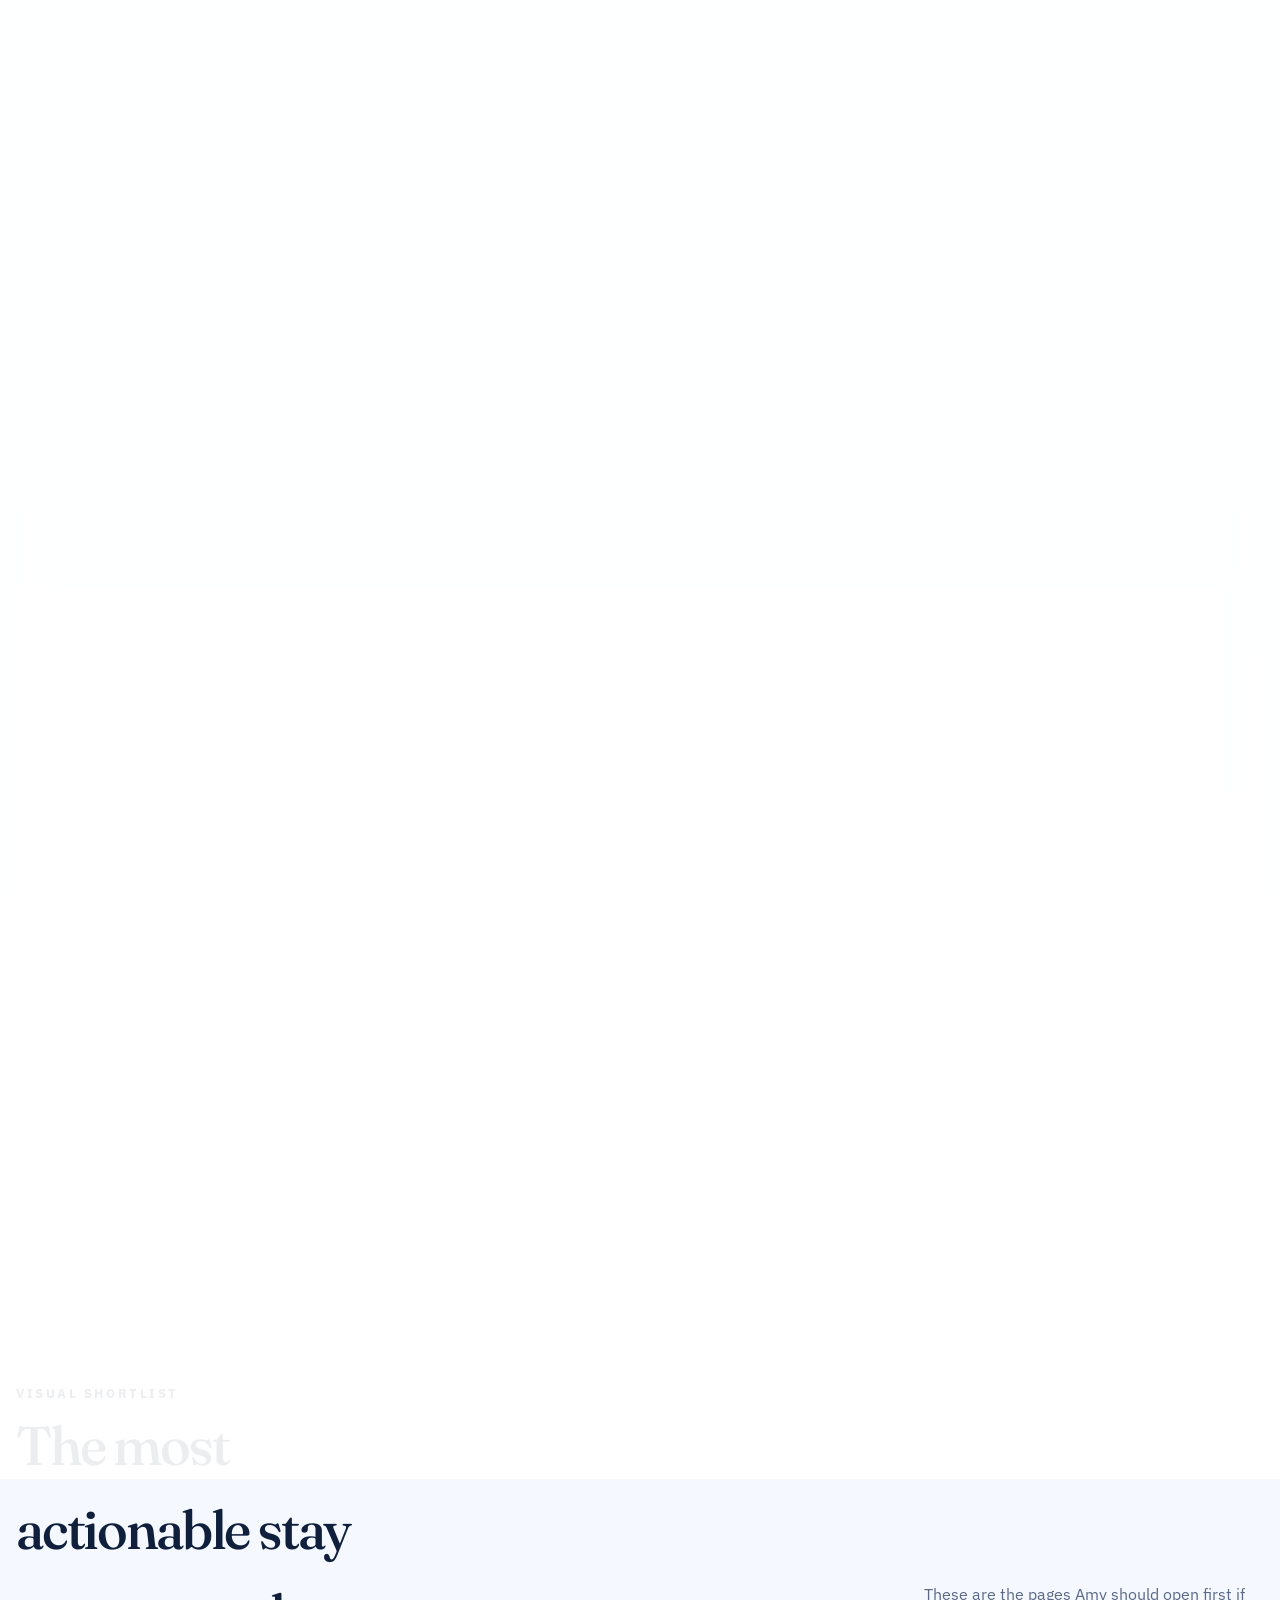
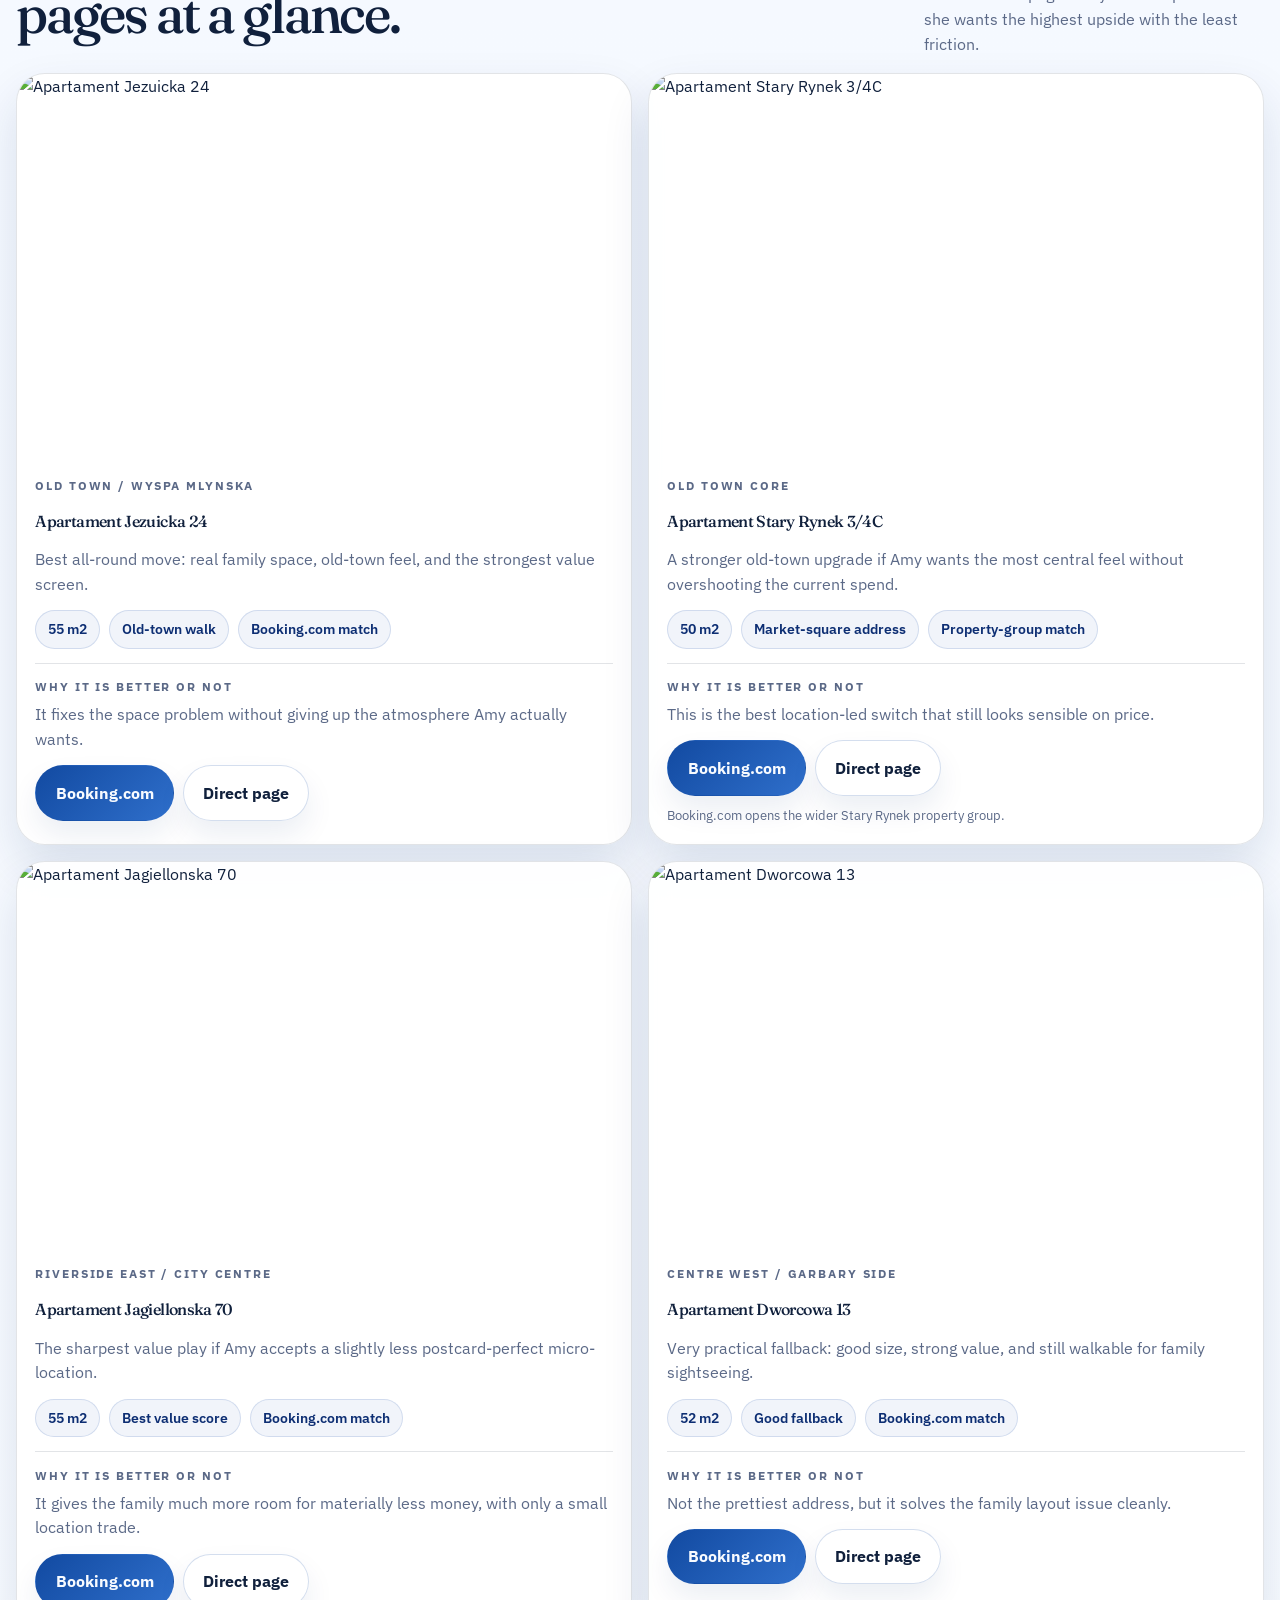
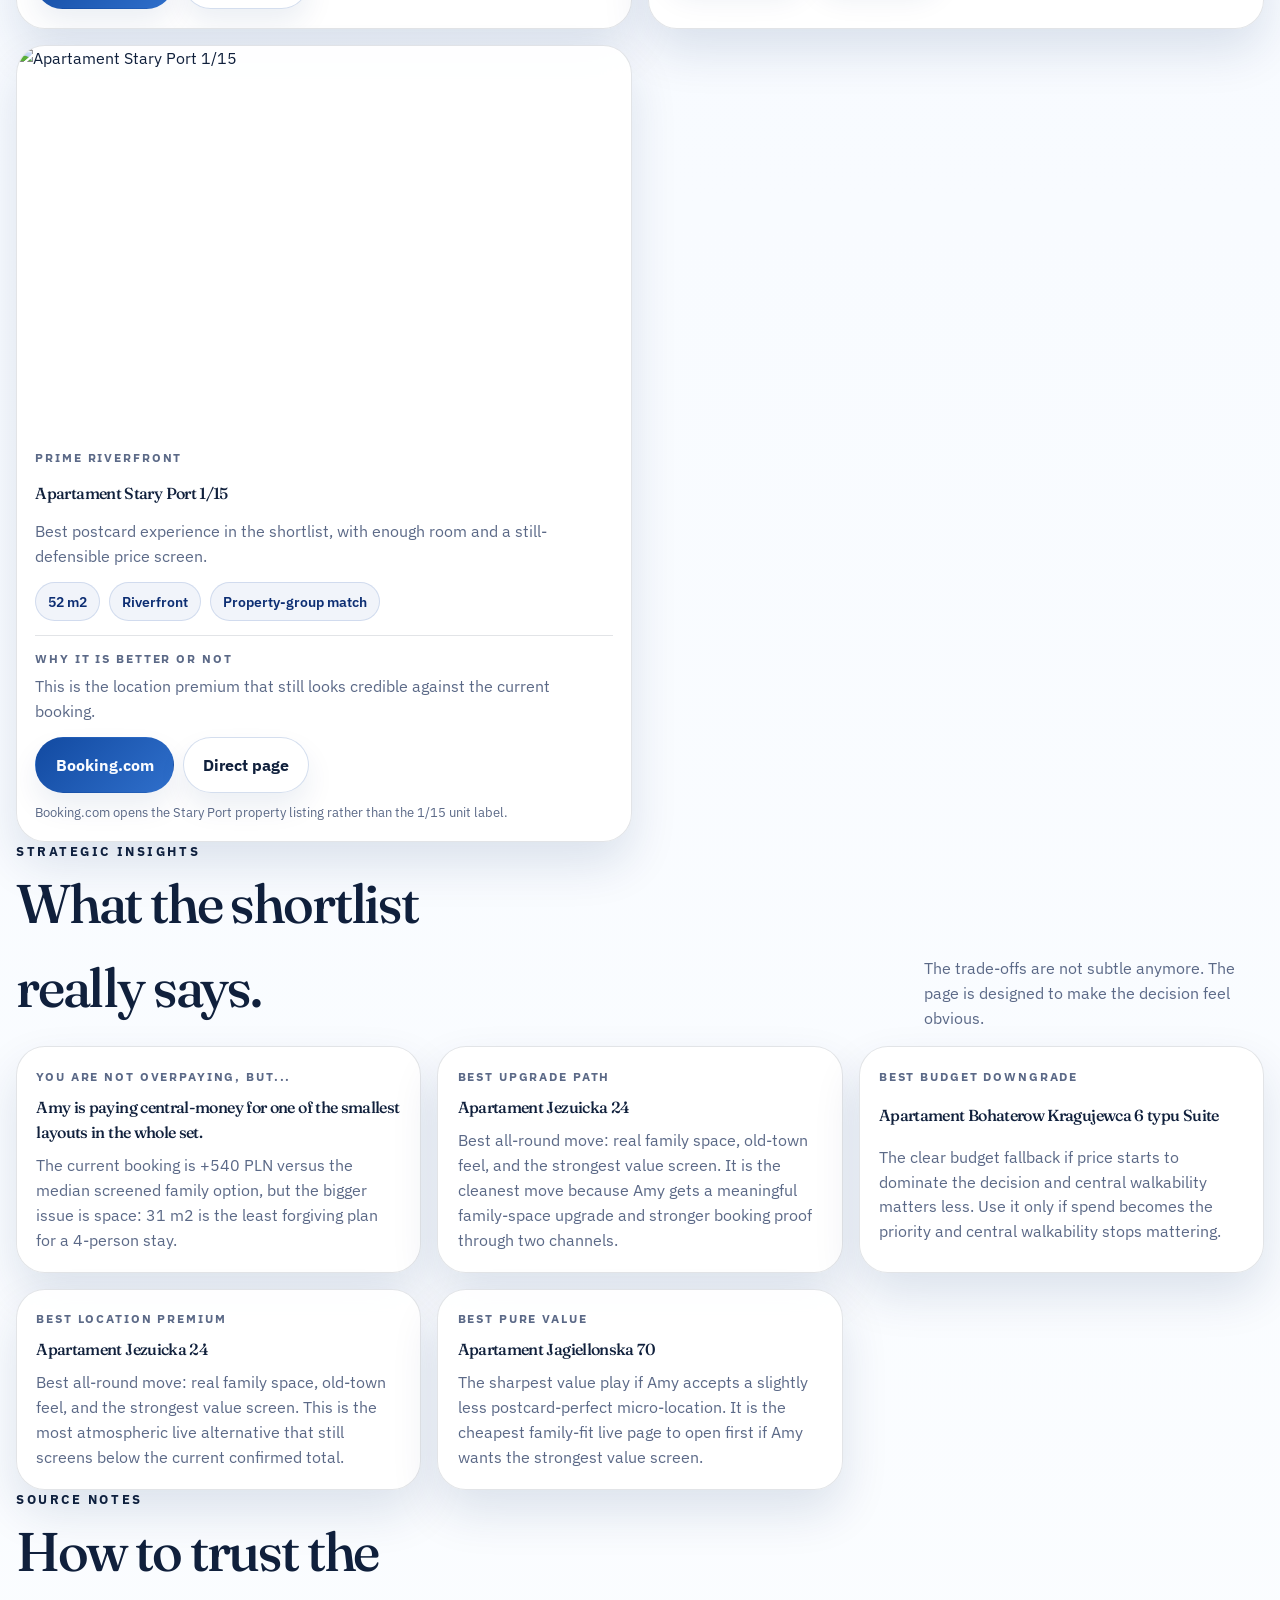
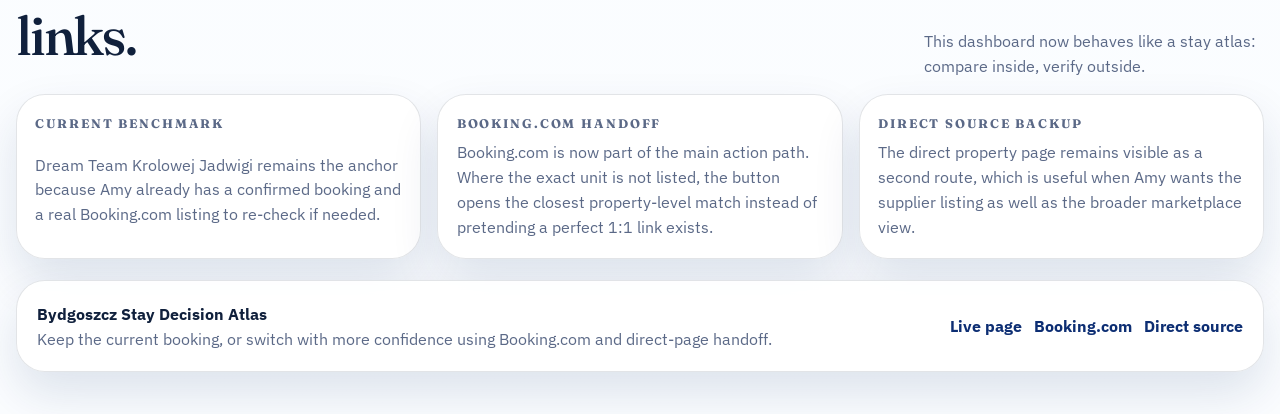
==== commit 35249274: "Rebrand stay decision page for city game" ====
--- a/bydgoszcz-stay-decision/index.html
+++ b/bydgoszcz-stay-decision/index.html
@@ -1,4 +1,4 @@
-﻿<!DOCTYPE html>
+<!DOCTYPE html>
 <html lang="en">
 <head>
   <meta charset="UTF-8">
@@ -6,100 +6,169 @@
   <title>Bydgoszcz Stay Decision | Amy's accommodation options - July 2026</title>
   <meta
     name="description"
-    content="A clean decision dashboard comparing Amy's family accommodation options in Bydgoszcz for 9-12 July 2026."
+    content="A city-game-branded decision dashboard to help Amy choose the best family stay in Bydgoszcz for July 2026."
   >
   <link rel="preconnect" href="https://fonts.googleapis.com">
   <link rel="preconnect" href="https://fonts.gstatic.com" crossorigin>
   <link
-    href="https://fonts.googleapis.com/css2?family=Fraunces:opsz,wght@9..144,500;600;700&family=Instrument+Sans:wght@400;500;600;700&display=swap"
+    href="https://fonts.googleapis.com/css2?family=Fraunces:opsz,wght@9..144,400;500;600&family=IBM+Plex+Sans:wght@400;500;600;700&display=swap"
     rel="stylesheet"
   >
-  <link rel="stylesheet" href="styles.css">
+  <link rel="stylesheet" href="../styles.css">
 </head>
 <body>
-  <div class="page-shell">
-    <header class="topbar">
-      <a class="brand" href="#top">
-        <span class="brand-mark"></span>
-        <span>Bydgoszcz Stay Decision</span>
+  <div class="app-shell stay-shell">
+    <header class="app-chrome">
+      <a class="chrome-brand" href="#top">
+        <span class="chrome-crest" aria-hidden="true">
+          <span></span>
+          <span></span>
+          <span></span>
+        </span>
+        <span class="chrome-brand-copy">
+          <small>Bydgoszcz City Game</small>
+          <strong>Stay Decision Atlas</strong>
+        </span>
       </a>
+
+      <div class="chrome-pulse">
+        <span class="chrome-progress">Family stay sprint</span>
+        <strong>One fast keep-or-switch decision</strong>
+      </div>
+
       <nav class="topnav" aria-label="Page sections">
         <a href="#decision">Decision</a>
         <a href="#compare">Compare</a>
-        <a href="#cards">Top picks</a>
+        <a href="#cards">Cards</a>
         <a href="#insights">Insights</a>
       </nav>
     </header>
 
     <main id="top">
-      <section class="hero">
+      <section class="hero-panel stay-hero">
         <div class="hero-copy">
-          <p class="eyebrow">Family stay decision dashboard</p>
+          <p class="kicker">Bydgoszcz City Game x Stay Decision</p>
           <h1>Bydgoszcz Stay Decision</h1>
           <p class="subtitle">Amy's accommodation options - July 2026</p>
-          <p class="hero-text">
-            The page now works as a real booking handoff. The current booking stays the benchmark,
-            and every alternative below opens a live public offer page so Amy can move from shortlist
-            to booking check without guessing where the data came from.
-          </p>
-
-          <div class="hero-signals">
-            <article class="signal-card">
-              <span class="signal-label">Current booking</span>
-              <strong>Dream Team Krolowej Jadwigi</strong>
-              <span>31 m2 | 1389 PLN confirmed</span>
-            </article>
-            <article class="signal-card">
-              <span class="signal-label">Target to beat</span>
-              <strong>50+ m2 near the old town</strong>
-              <span>Keep the family setup practical, not just central</span>
-            </article>
-            <article class="signal-card">
-              <span class="signal-label">Now actionable</span>
-              <strong id="heroTake">Every alternative now opens a real offer page</strong>
-              <span id="heroSupport">Use the table to shortlist, then click through to confirm the live July rate.</span>
-            </article>
-          </div>
-        </div>
-
-        <aside class="hero-panel">
-          <p class="panel-kicker">Decision snapshot</p>
-          <div class="hero-pill" id="heroDecisionPill">Switch</div>
-          <h2 id="heroDecisionHeading">The best switch is now directly clickable.</h2>
-          <p id="heroDecisionText">
-            Amy no longer has to trust an abstract comp table. The best-ranked alternatives now open
-            to real offer pages, which makes the final decision cleaner and faster.
-          </p>
-          <dl class="decision-metrics">
+          <p class="hero-intro">
+            This keeps the city-game feel, but changes the mission. Amy needs a fast, family-first
+            stay decision for 9-12 July 2026: keep the current booking, or switch to a better
+            apartment with cleaner booking handoff.
+          </p>
+
+          <div class="badge-row">
+            <span class="badge badge-blue">9-12 July 2026</span>
+            <span class="badge badge-white">2 adults + 2 children</span>
+            <span class="badge badge-red">Apartment layout required</span>
+          </div>
+
+          <div class="hero-actions">
+            <a class="primary-link" href="#decision">Open recommendation</a>
+            <a class="secondary-link" href="#cards">See top cards</a>
+          </div>
+
+          <div class="brand-band">
+            <article class="brand-pill">
+              <span class="brand-dot is-blue"></span>
+              <div>
+                <strong>Blue river logic</strong>
+                <p>Wyspa Mlynska and old-town walkability still carry the highest emotional value.</p>
+              </div>
+            </article>
+            <article class="brand-pill">
+              <span class="brand-dot is-white"></span>
+              <div>
+                <strong>White space rule</strong>
+                <p>One bedroom plus a real sofa bed matters more than squeezing into the smallest central unit.</p>
+              </div>
+            </article>
+            <article class="brand-pill">
+              <span class="brand-dot is-red"></span>
+              <div>
+                <strong>Red booking handoff</strong>
+                <p>The best options now carry Booking.com links as well as direct property pages where matched.</p>
+              </div>
+            </article>
+          </div>
+        </div>
+
+        <aside class="atlas-panel">
+          <div class="atlas-heading">
             <div>
-              <dt>Best alternative</dt>
-              <dd id="metricBestOption">Apartament Jezuicka 24</dd>
+              <p class="hero-card-label">Decision atlas</p>
+              <h2 id="heroDecisionHeading">The best switch is now easier to verify.</h2>
             </div>
-            <div>
-              <dt>Space gain</dt>
-              <dd id="metricSpaceGain">+24 m2</dd>
-            </div>
-            <div>
-              <dt>Screen delta</dt>
-              <dd id="metricBudgetDelta">-681 PLN</dd>
-            </div>
-          </dl>
+            <p class="atlas-copy" id="heroDecisionText">
+              Amy can now compare the shortlist inside one branded dashboard, then jump out through
+              Booking.com or the direct offer page before making the cancellation call.
+            </p>
+          </div>
+
+          <div class="decision-pulse-card">
+            <div class="hero-pill" id="heroDecisionPill">Switch</div>
+            <strong id="heroTake">Every serious alternative now carries a clearer booking path</strong>
+            <p id="heroSupport">
+              Use the recommendation first, then open Booking.com or the direct page to validate the move live.
+            </p>
+          </div>
+
+          <div class="atlas-notes stay-metrics">
+            <article class="metric-card">
+              <span>Best alternative</span>
+              <strong id="metricBestOption">Apartament Jezuicka 24</strong>
+            </article>
+            <article class="metric-card">
+              <span>Space gain</span>
+              <strong id="metricSpaceGain">+24 m2</strong>
+            </article>
+            <article class="metric-card">
+              <span>Screen delta</span>
+              <strong id="metricBudgetDelta">-681 PLN</strong>
+            </article>
+          </div>
         </aside>
       </section>
 
-      <section class="method-note">
-        <p>
-          The current booking uses the confirmed 3-night total. Every alternative now links to a
-          direct public offer page. To keep the table comparable, the price column screens a
-          3-night total from the public listed "from" rate, so Amy should click the offer to confirm
-          exact live pricing and availability for 9-12 July 2026.
-        </p>
+      <section class="memory-banner method-banner">
+        <div>
+          <p class="kicker">Decision Method</p>
+          <h2>Two booking channels, one honest screen</h2>
+          <p class="section-copy">
+            The current booking uses the confirmed 3-night total. Alternatives use a screened
+            3-night total from listed rates. Each row links to Booking.com where matched and keeps
+            the direct source page as a second handoff. A few Booking.com buttons open the parent
+            property listing rather than the exact internal unit.
+          </p>
+        </div>
+        <div class="banner-metrics">
+          <article class="menu-metric">
+            <small>Current benchmark</small>
+            <strong>Dream Team</strong>
+            <span>31 m2 | 1389 PLN confirmed</span>
+          </article>
+          <article class="menu-metric">
+            <small>Best zone</small>
+            <strong>Wyspa Mlynska</strong>
+            <span>Then Garbary, then Szwederowo</span>
+          </article>
+          <article class="menu-metric">
+            <small>Booking handoff</small>
+            <strong>Booking.com + Direct</strong>
+            <span>Use both when Amy wants more confidence</span>
+          </article>
+        </div>
       </section>
 
       <section class="decision-section" id="decision">
         <div class="section-heading">
-          <p class="eyebrow">Recommended Decision</p>
-          <h2>Switch only if the click-through offer still holds up live.</h2>
+          <div>
+            <p class="kicker">Recommended Decision</p>
+            <h2>Switch only when the live listing still clears the bar.</h2>
+          </div>
+          <p class="section-copy section-copy-tight">
+            The decision stays practical: more room, better family fit, strong walking location,
+            and low booking friction.
+          </p>
         </div>
 
         <div class="decision-layout">
@@ -108,26 +177,26 @@
             <h3 id="decisionTitle">Switch if Apartament Jezuicka 24 or a similar live old-town page is still bookable.</h3>
             <p id="decisionReason">
               Dream Team still wins on certainty, but the family gives up too much breathing room.
-              The best live alternatives now give Amy both a clearer shortlist and a direct path to
-              the actual listing page.
+              The strongest live alternatives now give Amy both a clearer shortlist and a better
+              booking path.
             </p>
             <div class="decision-points">
               <div>
                 <span>Why switch</span>
                 <p id="whySwitch">
-                  The leading live offers add real family space and let Amy click straight into the listing.
+                  The leading options add real family space and now link into Booking.com as well as the direct listing.
                 </p>
               </div>
               <div>
                 <span>Why keep</span>
                 <p id="whyKeep">
-                  If live July pricing jumps or availability disappears, the current booking remains the low-risk move.
+                  If live July pricing jumps or the cleaner layouts disappear, the current booking stays the low-risk move.
                 </p>
               </div>
               <div>
                 <span>Extra-night impact</span>
                 <p id="extraNight">
-                  The listed nightly floor is useful for screening, but the final extra-night cost still needs live confirmation on the offer page.
+                  Use the listed nightly floor as the screen, then confirm the real July total on the live page before changing course.
                 </p>
               </div>
             </div>
@@ -136,7 +205,7 @@
           <aside class="decision-ranking">
             <div class="ranking-head">
               <h3>Top alternatives</h3>
-              <p>Ranked by family fit, location strength, value screen, and live click-through quality.</p>
+              <p>Ranked by family fit, location strength, screened value, and booking handoff quality.</p>
             </div>
             <div class="ranking-list" id="rankingList"></div>
           </aside>
@@ -146,8 +215,8 @@
       <section class="comparison-section" id="compare">
         <div class="section-heading comparison-head">
           <div>
-            <p class="eyebrow">Comparison Table</p>
-            <h2>Amy can shortlist and open the right offer in under two minutes.</h2>
+            <p class="kicker">Comparison Table</p>
+            <h2>Amy can shortlist, validate, and click out in under two minutes.</h2>
           </div>
           <p class="comparison-count" id="comparisonCount">Showing 11 options</p>
         </div>
@@ -191,7 +260,7 @@
                 <th>Location Score</th>
                 <th>Value Score</th>
                 <th>Notes</th>
-                <th>Offer</th>
+                <th>Links</th>
                 <th>Verdict</th>
               </tr>
             </thead>
@@ -202,63 +271,79 @@
 
       <section class="cards-section" id="cards">
         <div class="section-heading">
-          <p class="eyebrow">Visual Shortlist</p>
-          <h2>The top live pages at a glance.</h2>
+          <div>
+            <p class="kicker">Visual Shortlist</p>
+            <h2>The most actionable stay pages at a glance.</h2>
+          </div>
+          <p class="section-copy section-copy-tight">
+            These are the pages Amy should open first if she wants the highest upside with the least friction.
+          </p>
         </div>
         <div class="cards-grid" id="cardsGrid"></div>
       </section>
 
       <section class="insights-section" id="insights">
         <div class="section-heading">
-          <p class="eyebrow">Strategic Insights</p>
-          <h2>What matters most once the offers are real and clickable.</h2>
+          <div>
+            <p class="kicker">Strategic Insights</p>
+            <h2>What the shortlist really says.</h2>
+          </div>
+          <p class="section-copy section-copy-tight">
+            The trade-offs are not subtle anymore. The page is designed to make the decision feel obvious.
+          </p>
         </div>
         <div class="insights-grid" id="insightsGrid"></div>
       </section>
 
       <section class="source-section">
         <div class="section-heading">
-          <p class="eyebrow">Source Notes</p>
-          <h2>What this decision is built on.</h2>
+          <div>
+            <p class="kicker">Source Notes</p>
+            <h2>How to trust the links.</h2>
+          </div>
+          <p class="section-copy section-copy-tight">
+            This dashboard now behaves like a stay atlas: compare inside, verify outside.
+          </p>
         </div>
         <div class="source-grid">
           <article>
             <h3>Current benchmark</h3>
             <p>
-              Dream Team Krolowej Jadwigi stays the benchmark because it is already booked for
-              roughly 1389 PLN total.
+              Dream Team Krolowej Jadwigi remains the anchor because Amy already has a confirmed
+              booking and a real Booking.com listing to re-check if needed.
             </p>
           </article>
           <article>
-            <h3>Direct offer pages</h3>
+            <h3>Booking.com handoff</h3>
             <p>
-              Every alternative row now points to a real public detail page, mainly from the
-              booking-bydgoszcz inventory, so Amy can open the exact listing instead of a proxy comp.
+              Booking.com is now part of the main action path. Where the exact unit is not listed,
+              the button opens the closest property-level match instead of pretending a perfect 1:1 link exists.
             </p>
           </article>
           <article>
-            <h3>How to use it</h3>
+            <h3>Direct source backup</h3>
             <p>
-              Use green rows as the first live tabs to open. Treat the table as a decision screen,
-              then confirm the final July rate on the offer page before switching.
+              The direct property page remains visible as a second route, which is useful when Amy
+              wants the supplier listing as well as the broader marketplace view.
             </p>
           </article>
         </div>
       </section>
     </main>
 
-    <footer class="footer">
+    <footer class="project-note footer">
       <div>
-        <strong>Bydgoszcz Stay Decision</strong>
-        <span>Built for one fast move: keep the current booking, or click through to a stronger live offer.</span>
+        <strong>Bydgoszcz Stay Decision Atlas</strong>
+        <span>Keep the current booking, or switch with more confidence using Booking.com and direct-page handoff.</span>
       </div>
       <div class="footer-meta">
-        <a href="https://booking-bydgoszcz.pl/offers/searching/true" target="_blank" rel="noreferrer">Direct offer source</a>
-        <a href="https://jakubgoscinny-creator.github.io/" target="_blank" rel="noreferrer">Live site</a>
+        <a href="https://jakubgoscinny-creator.github.io/bydgoszcz-stay-decision/" target="_blank" rel="noreferrer">Live page</a>
+        <a href="https://www.booking.com/" target="_blank" rel="noreferrer">Booking.com</a>
+        <a href="https://booking-bydgoszcz.pl/offers/searching/true" target="_blank" rel="noreferrer">Direct source</a>
       </div>
     </footer>
   </div>
 
-  <script src="script.js"></script>
+  <script src="../script.js"></script>
 </body>
 </html>
--- a/styles.css
+++ b/styles.css
@@ -0,0 +1,1035 @@
+:root {
+  --display-font: "Fraunces", serif;
+  --body-font: "IBM Plex Sans", sans-serif;
+  --city-blue-900: #0d2e73;
+  --city-blue-700: #124aa1;
+  --city-blue-500: #2f6fcb;
+  --city-red-700: #b82639;
+  --city-red-500: #d94252;
+  --city-white: #f8fbff;
+  --city-cloud: #eef4ff;
+  --city-paper: rgba(255, 255, 255, 0.92);
+  --city-ink: #10203c;
+  --city-muted: #5b6987;
+  --city-line: rgba(16, 32, 60, 0.12);
+  --city-soft-line: rgba(18, 74, 161, 0.14);
+  --good-bg: rgba(47, 111, 203, 0.1);
+  --good-ink: #11428f;
+  --warm-bg: rgba(217, 66, 82, 0.12);
+  --warm-ink: #8e2232;
+  --soft-bg: rgba(18, 74, 161, 0.05);
+  --shadow-soft: 0 1.4rem 3rem rgba(11, 41, 96, 0.12);
+  --shadow-strong: 0 1.6rem 3rem rgba(7, 27, 77, 0.22);
+  --radius-xl: 1.8rem;
+  --radius-lg: 1.35rem;
+  --radius-md: 1.1rem;
+}
+
+*,
+*::before,
+*::after {
+  box-sizing: border-box;
+}
+
+html {
+  scroll-behavior: smooth;
+}
+
+body {
+  margin: 0;
+  min-width: 320px;
+  min-height: 100vh;
+  font-family: var(--body-font);
+  line-height: 1.55;
+  color: var(--city-ink);
+  background:
+    radial-gradient(circle at top left, rgba(47, 111, 203, 0.18), transparent 25%),
+    radial-gradient(circle at top right, rgba(217, 66, 82, 0.14), transparent 20%),
+    linear-gradient(180deg, #f7fbff 0%, #f2f7ff 46%, #fbfdff 100%);
+}
+
+body::before {
+  content: "";
+  position: fixed;
+  inset: 0;
+  z-index: 0;
+  pointer-events: none;
+  background:
+    linear-gradient(rgba(18, 74, 161, 0.045) 1px, transparent 1px),
+    linear-gradient(90deg, rgba(18, 74, 161, 0.045) 1px, transparent 1px);
+  background-size: 2rem 2rem;
+  mask-image: linear-gradient(180deg, rgba(0, 0, 0, 0.5), transparent 92%);
+}
+
+a,
+button,
+input,
+select {
+  font: inherit;
+}
+
+img {
+  display: block;
+  max-width: 100%;
+}
+
+.app-shell {
+  position: relative;
+  z-index: 1;
+  width: min(1360px, calc(100% - 2rem));
+  margin: 1rem auto 2.6rem;
+  display: grid;
+  gap: 1.4rem;
+}
+
+.stay-shell {
+  gap: 1.35rem;
+}
+
+.app-chrome {
+  position: sticky;
+  top: 0.75rem;
+  z-index: 30;
+  display: grid;
+  grid-template-columns: auto minmax(0, 1fr) auto;
+  gap: 1rem;
+  align-items: center;
+  padding: 0.9rem 1rem;
+  border-radius: 1.5rem;
+  border: 1px solid var(--city-line);
+  background:
+    linear-gradient(135deg, rgba(255, 255, 255, 0.96), rgba(240, 246, 255, 0.96)),
+    var(--city-paper);
+  box-shadow: 0 1rem 2.2rem rgba(13, 46, 115, 0.14);
+  backdrop-filter: blur(18px);
+}
+
+.chrome-brand,
+.chrome-pulse {
+  min-width: 0;
+}
+
+.chrome-brand {
+  display: inline-grid;
+  grid-template-columns: auto 1fr;
+  gap: 0.8rem;
+  align-items: center;
+  color: inherit;
+  text-decoration: none;
+}
+
+.chrome-crest {
+  display: grid;
+  gap: 0.22rem;
+  padding: 0.5rem;
+  border-radius: 1rem;
+  border: 1px solid rgba(18, 74, 161, 0.14);
+  background: rgba(255, 255, 255, 0.88);
+}
+
+.chrome-crest span {
+  width: 1.35rem;
+  height: 0.22rem;
+  border-radius: 999px;
+}
+
+.chrome-crest span:nth-child(1) {
+  background: var(--city-blue-700);
+}
+
+.chrome-crest span:nth-child(2) {
+  background: #ffffff;
+  box-shadow: inset 0 0 0 1px rgba(16, 32, 60, 0.12);
+}
+
+.chrome-crest span:nth-child(3) {
+  background: var(--city-red-700);
+}
+
+.chrome-brand-copy,
+.chrome-pulse {
+  display: grid;
+  gap: 0.12rem;
+}
+
+.chrome-brand-copy small,
+.chrome-progress,
+.metric-card span,
+.control-field span,
+.comparison-count,
+.property-cell span,
+.table-price small,
+.comfort-cell span,
+.insight-label,
+.card-meta,
+.decision-points span,
+.ranking-item small,
+.source-grid h3 {
+  font-size: 0.78rem;
+  font-weight: 700;
+  letter-spacing: 0.15em;
+  text-transform: uppercase;
+}
+
+.chrome-brand-copy small,
+.metric-card span,
+.control-field span,
+.comparison-count,
+.property-cell span,
+.table-price small,
+.comfort-cell span,
+.insight-label,
+.card-meta,
+.decision-points span,
+.ranking-item small,
+.source-grid h3 {
+  color: var(--city-muted);
+}
+
+.chrome-brand-copy strong,
+.chrome-pulse strong {
+  font-size: 1rem;
+}
+
+.chrome-progress {
+  color: var(--city-red-700);
+}
+
+.topnav {
+  display: flex;
+  flex-wrap: wrap;
+  gap: 0.6rem;
+  justify-content: flex-end;
+}
+
+.topnav a {
+  display: inline-flex;
+  align-items: center;
+  justify-content: center;
+  min-height: 2.8rem;
+  padding: 0.7rem 1rem;
+  border-radius: 999px;
+  border: 1px solid var(--city-line);
+  background: rgba(255, 255, 255, 0.92);
+  color: var(--city-ink);
+  text-decoration: none;
+  font-weight: 700;
+  transition:
+    transform 180ms ease,
+    border-color 180ms ease,
+    box-shadow 180ms ease;
+}
+
+.topnav a:hover,
+.topnav a:focus-visible {
+  transform: translateY(-2px);
+  border-color: rgba(18, 74, 161, 0.28);
+  box-shadow: 0 0.8rem 1.7rem rgba(13, 46, 115, 0.08);
+}
+
+.hero-panel,
+.memory-banner,
+.decision-main,
+.decision-ranking,
+.controls-panel,
+.table-wrap,
+.card-item,
+.insight-card,
+.source-grid article,
+.project-note {
+  border: 1px solid var(--city-line);
+  border-radius: var(--radius-xl);
+  box-shadow: var(--shadow-soft);
+  backdrop-filter: blur(14px);
+}
+
+.hero-panel,
+.memory-banner,
+.decision-main,
+.decision-ranking,
+.controls-panel,
+.table-wrap,
+.card-item,
+.insight-card,
+.source-grid article,
+.project-note {
+  background: var(--city-paper);
+}
+
+.stay-hero {
+  position: relative;
+  overflow: hidden;
+  display: grid;
+  grid-template-columns: minmax(0, 1.08fr) minmax(320px, 0.92fr);
+  gap: clamp(1.35rem, 3vw, 2.4rem);
+  padding: clamp(1.35rem, 4vw, 2.5rem);
+  color: var(--city-white);
+  background:
+    radial-gradient(circle at top left, rgba(255, 255, 255, 0.16), transparent 27%),
+    radial-gradient(circle at 85% 22%, rgba(217, 66, 82, 0.22), transparent 18%),
+    linear-gradient(135deg, rgba(10, 37, 92, 0.98), rgba(18, 74, 161, 0.94));
+}
+
+.stay-hero::before,
+.stay-hero::after {
+  content: "";
+  position: absolute;
+  border-radius: 999px;
+  pointer-events: none;
+}
+
+.stay-hero::before {
+  width: 22rem;
+  height: 22rem;
+  right: -7rem;
+  top: -10rem;
+  border: 1px solid rgba(255, 255, 255, 0.14);
+}
+
+.stay-hero::after {
+  width: 18rem;
+  height: 18rem;
+  left: -5rem;
+  bottom: -8rem;
+  background: rgba(255, 255, 255, 0.05);
+}
+
+.hero-copy,
+.atlas-panel {
+  position: relative;
+  z-index: 1;
+}
+
+.hero-copy,
+.atlas-panel {
+  display: grid;
+  gap: 1rem;
+  align-content: start;
+}
+
+.kicker,
+.hero-card-label {
+  margin: 0;
+  font-size: 0.8rem;
+  font-weight: 700;
+  letter-spacing: 0.2em;
+  text-transform: uppercase;
+}
+
+h1,
+h2,
+h3 {
+  margin: 0;
+  font-family: var(--display-font);
+  font-weight: 500;
+  letter-spacing: -0.04em;
+}
+
+.hero-copy h1 {
+  max-width: 10ch;
+  font-size: clamp(3.2rem, 7vw, 5.8rem);
+  line-height: 0.92;
+}
+
+.subtitle {
+  margin: -0.2rem 0 0;
+  font-size: 1.15rem;
+  font-weight: 700;
+  color: rgba(248, 251, 255, 0.88);
+}
+
+.hero-intro,
+.atlas-copy,
+.section-copy,
+.decision-main p,
+.ranking-head p,
+.source-grid article p,
+.insight-card p,
+.card-item p,
+.project-note span,
+.offer-note {
+  margin: 0;
+  color: var(--city-muted);
+}
+
+.hero-intro,
+.atlas-copy {
+  color: rgba(248, 251, 255, 0.88);
+  max-width: 62ch;
+}
+
+.badge-row,
+.hero-actions,
+.offer-links,
+.ranking-meta,
+.footer-meta {
+  display: flex;
+  flex-wrap: wrap;
+  gap: 0.75rem;
+}
+
+.badge,
+.hero-pill,
+.decision-badge,
+.score-chip,
+.status-chip,
+.table-badge {
+  display: inline-flex;
+  align-items: center;
+  justify-content: center;
+  border-radius: 999px;
+  font-weight: 700;
+}
+
+.badge {
+  padding: 0.55rem 0.9rem;
+  font-size: 0.92rem;
+  border: 1px solid rgba(255, 255, 255, 0.18);
+}
+
+.badge-blue {
+  background: rgba(47, 111, 203, 0.3);
+}
+
+.badge-white {
+  background: rgba(255, 255, 255, 0.12);
+}
+
+.badge-red {
+  background: rgba(217, 66, 82, 0.22);
+}
+
+.primary-link,
+.secondary-link,
+.offer-link,
+.topnav a {
+  transition:
+    transform 180ms ease,
+    box-shadow 180ms ease,
+    border-color 180ms ease,
+    background-color 180ms ease,
+    color 180ms ease;
+}
+
+.primary-link,
+.secondary-link,
+.offer-link {
+  display: inline-flex;
+  align-items: center;
+  justify-content: center;
+  min-height: 2.9rem;
+  padding: 0.9rem 1.2rem;
+  border-radius: 999px;
+  font-weight: 700;
+  text-decoration: none;
+}
+
+.primary-link {
+  color: var(--city-white);
+  background: linear-gradient(135deg, var(--city-red-700), var(--city-red-500));
+  box-shadow: var(--shadow-strong);
+}
+
+.secondary-link {
+  color: inherit;
+  background: rgba(255, 255, 255, 0.06);
+  border: 1px solid rgba(255, 255, 255, 0.22);
+}
+
+.primary-link:hover,
+.secondary-link:hover,
+.offer-link:hover {
+  transform: translateY(-2px);
+}
+
+.brand-band {
+  display: grid;
+  gap: 0.8rem;
+  margin-top: 0.2rem;
+}
+
+.brand-pill {
+  display: grid;
+  grid-template-columns: auto 1fr;
+  gap: 0.8rem;
+  padding: 0.95rem 1rem;
+  border-radius: 1.25rem;
+  background: rgba(255, 255, 255, 0.08);
+  border: 1px solid rgba(255, 255, 255, 0.12);
+}
+
+.brand-pill strong {
+  display: block;
+  margin-bottom: 0.15rem;
+}
+
+.brand-pill p {
+  margin: 0;
+  color: rgba(248, 251, 255, 0.82);
+}
+
+.brand-dot {
+  width: 0.95rem;
+  height: 0.95rem;
+  border-radius: 50%;
+  margin-top: 0.25rem;
+  background: white;
+}
+
+.brand-dot.is-blue {
+  background: #7ab2ff;
+}
+
+.brand-dot.is-white {
+  background: #ffffff;
+}
+
+.brand-dot.is-red {
+  background: #ff8d98;
+}
+
+.atlas-panel {
+  padding: 1.2rem;
+  color: var(--city-ink);
+  border-radius: 1.55rem;
+  background:
+    radial-gradient(circle at top right, rgba(217, 66, 82, 0.08), transparent 25%),
+    linear-gradient(180deg, rgba(255, 255, 255, 0.96), rgba(240, 246, 255, 0.96));
+  border: 1px solid rgba(255, 255, 255, 0.18);
+}
+
+.atlas-heading {
+  display: grid;
+  gap: 0.45rem;
+}
+
+.atlas-heading h2 {
+  font-size: clamp(2rem, 3vw, 3rem);
+}
+
+.decision-pulse-card {
+  display: grid;
+  gap: 0.7rem;
+  padding: 1rem;
+  border-radius: 1.3rem;
+  border: 1px solid var(--city-soft-line);
+  background: rgba(18, 74, 161, 0.05);
+}
+
+.decision-pulse-card strong {
+  font-size: 1.08rem;
+  line-height: 1.35;
+}
+
+.hero-pill,
+.decision-badge {
+  width: fit-content;
+  padding: 0.55rem 0.95rem;
+  font-size: 0.82rem;
+  background: rgba(217, 66, 82, 0.12);
+  color: var(--city-red-700);
+}
+
+.stay-metrics,
+.banner-metrics {
+  display: grid;
+  gap: 0.8rem;
+  grid-template-columns: repeat(3, minmax(0, 1fr));
+}
+
+.metric-card,
+.menu-metric {
+  display: grid;
+  gap: 0.3rem;
+  padding: 0.95rem;
+  border-radius: 1.2rem;
+  border: 1px solid var(--city-soft-line);
+  background: rgba(255, 255, 255, 0.84);
+}
+
+.metric-card strong,
+.menu-metric strong {
+  font-size: 1.18rem;
+  color: var(--city-blue-900);
+}
+
+.metric-card span,
+.menu-metric small {
+  color: var(--city-muted);
+}
+
+.menu-metric span {
+  color: var(--city-ink);
+  font-size: 0.94rem;
+}
+
+.memory-banner {
+  display: grid;
+  grid-template-columns: minmax(0, 1.05fr) minmax(320px, 0.95fr);
+  gap: 1rem;
+  padding: 1.3rem 1.35rem;
+}
+
+.method-banner {
+  align-items: start;
+}
+
+.section-copy {
+  max-width: 62ch;
+}
+
+.section-copy-tight {
+  max-width: 34ch;
+}
+
+.decision-section,
+.comparison-section,
+.cards-section,
+.insights-section,
+.source-section {
+  display: grid;
+  gap: 1rem;
+}
+
+.section-heading {
+  display: flex;
+  justify-content: space-between;
+  align-items: end;
+  gap: 1rem;
+}
+
+.section-heading h2 {
+  font-size: clamp(2rem, 5vw, 3.4rem);
+  max-width: 12ch;
+}
+
+.decision-layout {
+  display: grid;
+  grid-template-columns: minmax(0, 1.08fr) minmax(330px, 0.92fr);
+  gap: 1rem;
+}
+
+.decision-main,
+.decision-ranking,
+.controls-panel,
+.table-wrap,
+.project-note {
+  padding: 1.25rem;
+}
+
+.decision-main h3 {
+  font-size: clamp(1.9rem, 4vw, 3rem);
+  max-width: 12ch;
+}
+
+.decision-points {
+  display: grid;
+  gap: 0.9rem;
+  margin-top: 1.15rem;
+}
+
+.decision-points div {
+  display: grid;
+  gap: 0.35rem;
+  padding: 0.95rem 1rem;
+  border-radius: 1.15rem;
+  border: 1px solid var(--city-soft-line);
+  background: rgba(18, 74, 161, 0.04);
+}
+
+.ranking-head {
+  display: grid;
+  gap: 0.35rem;
+}
+
+.ranking-list {
+  display: grid;
+  gap: 0.85rem;
+  margin-top: 1rem;
+}
+
+.ranking-item {
+  display: grid;
+  gap: 0.6rem;
+  padding: 1rem;
+  border-radius: 1.2rem;
+  border: 1px solid var(--city-line);
+  background: rgba(255, 255, 255, 0.9);
+}
+
+.ranking-item strong {
+  font-size: 1.08rem;
+}
+
+.score-chip,
+.status-chip,
+.table-badge {
+  padding: 0.45rem 0.7rem;
+  font-size: 0.8rem;
+}
+
+.score-chip {
+  background: rgba(18, 74, 161, 0.08);
+  color: var(--city-blue-900);
+}
+
+.status-chip.is-upgrade,
+.table-badge.is-upgrade {
+  background: rgba(47, 111, 203, 0.12);
+  color: var(--city-blue-900);
+}
+
+.status-chip.is-consider,
+.table-badge.is-consider {
+  background: rgba(217, 66, 82, 0.12);
+  color: var(--city-red-700);
+}
+
+.status-chip.is-keep,
+.table-badge.is-keep {
+  background: rgba(16, 32, 60, 0.08);
+  color: var(--city-ink);
+}
+
+.controls-panel {
+  display: flex;
+  flex-wrap: wrap;
+  align-items: center;
+  gap: 0.85rem;
+}
+
+.control-field {
+  display: grid;
+  gap: 0.45rem;
+  min-width: 180px;
+}
+
+.control-field select {
+  border: 1px solid var(--city-line);
+  border-radius: 1rem;
+  background: rgba(255, 255, 255, 0.95);
+  color: var(--city-ink);
+  padding: 0.85rem 1rem;
+}
+
+.toggle-chip {
+  display: inline-flex;
+  align-items: center;
+  gap: 0.65rem;
+  min-height: 3rem;
+  padding: 0.75rem 1rem;
+  border-radius: 999px;
+  border: 1px solid var(--city-line);
+  background: rgba(255, 255, 255, 0.92);
+  cursor: pointer;
+  user-select: none;
+  font-weight: 600;
+}
+
+.toggle-chip input {
+  accent-color: var(--city-red-700);
+}
+
+.table-wrap {
+  overflow: auto;
+}
+
+table {
+  width: 100%;
+  min-width: 1080px;
+  border-collapse: collapse;
+}
+
+thead th {
+  position: sticky;
+  top: 0;
+  z-index: 2;
+  padding: 1rem 0.9rem;
+  text-align: left;
+  background: rgba(241, 246, 255, 0.98);
+  color: var(--city-muted);
+  font-size: 0.78rem;
+  letter-spacing: 0.15em;
+  text-transform: uppercase;
+}
+
+th,
+td {
+  padding: 1rem 0.9rem;
+  text-align: left;
+  vertical-align: top;
+  border-bottom: 1px solid var(--city-line);
+}
+
+tbody tr {
+  transition: background-color 180ms ease;
+}
+
+tbody tr:hover {
+  background: rgba(18, 74, 161, 0.03);
+}
+
+tbody tr.is-current {
+  background: rgba(16, 32, 60, 0.05);
+}
+
+tbody tr.is-better {
+  background: rgba(47, 111, 203, 0.05);
+}
+
+.property-cell strong,
+.card-item h3,
+.insight-card h3 {
+  display: block;
+  font-size: 1rem;
+}
+
+.table-note {
+  max-width: 30ch;
+}
+
+.comfort-cell {
+  font-weight: 700;
+}
+
+.comfort-cell.is-yes {
+  color: var(--city-blue-900);
+}
+
+.comfort-cell.is-no {
+  color: var(--city-red-700);
+}
+
+.score-value {
+  font-weight: 700;
+}
+
+.table-offer {
+  min-width: 240px;
+}
+
+.offer-links {
+  display: flex;
+  flex-wrap: wrap;
+  gap: 0.55rem;
+  align-items: center;
+}
+
+.offer-links--table {
+  display: grid;
+  gap: 0.45rem;
+}
+
+.offer-link {
+  border: 1px solid transparent;
+  box-shadow: 0 0.9rem 1.8rem rgba(13, 46, 115, 0.08);
+}
+
+.offer-link--booking {
+  color: var(--city-white);
+  background: linear-gradient(135deg, var(--city-blue-700), var(--city-blue-500));
+}
+
+.offer-link--direct {
+  color: var(--city-ink);
+  background: rgba(255, 255, 255, 0.96);
+  border-color: rgba(18, 74, 161, 0.18);
+}
+
+.offer-link--muted {
+  color: var(--city-muted);
+  background: rgba(16, 32, 60, 0.06);
+  border-color: var(--city-line);
+  box-shadow: none;
+}
+
+.offer-link--table {
+  width: 100%;
+}
+
+.offer-note {
+  display: block;
+  width: 100%;
+  font-size: 0.84rem;
+  color: var(--city-muted);
+}
+
+.cards-grid,
+.insights-grid,
+.source-grid {
+  display: grid;
+  gap: 1rem;
+}
+
+.cards-grid {
+  grid-template-columns: repeat(2, minmax(0, 1fr));
+}
+
+.card-item {
+  overflow: hidden;
+}
+
+.card-item img {
+  width: 100%;
+  aspect-ratio: 16 / 10;
+  object-fit: cover;
+}
+
+.card-body {
+  display: grid;
+  gap: 0.85rem;
+  padding: 1.15rem;
+}
+
+.card-highlights {
+  display: flex;
+  flex-wrap: wrap;
+  gap: 0.55rem;
+}
+
+.card-highlights span {
+  display: inline-flex;
+  align-items: center;
+  padding: 0.45rem 0.75rem;
+  border-radius: 999px;
+  border: 1px solid var(--city-soft-line);
+  background: rgba(18, 74, 161, 0.06);
+  color: var(--city-blue-900);
+  font-size: 0.9rem;
+  font-weight: 600;
+}
+
+.card-why {
+  display: grid;
+  gap: 0.35rem;
+  padding-top: 0.85rem;
+  border-top: 1px solid var(--city-line);
+}
+
+.insights-grid {
+  grid-template-columns: repeat(3, minmax(0, 1fr));
+}
+
+.insight-card {
+  display: grid;
+  gap: 0.55rem;
+  padding: 1.2rem;
+}
+
+.source-grid {
+  grid-template-columns: repeat(3, minmax(0, 1fr));
+}
+
+.source-grid article {
+  display: grid;
+  gap: 0.45rem;
+  padding: 1.15rem;
+  min-height: 100%;
+}
+
+.footer {
+  display: flex;
+  justify-content: space-between;
+  align-items: center;
+  gap: 1rem;
+}
+
+.footer strong {
+  display: block;
+  font-size: 1.02rem;
+}
+
+.footer-meta a {
+  color: var(--city-blue-900);
+  text-decoration: none;
+  font-weight: 700;
+}
+
+@media (max-width: 1180px) {
+  .stay-hero,
+  .memory-banner,
+  .decision-layout,
+  .cards-grid,
+  .insights-grid,
+  .source-grid,
+  .stay-metrics,
+  .banner-metrics {
+    grid-template-columns: 1fr;
+  }
+
+  .hero-copy h1 {
+    max-width: 100%;
+  }
+}
+
+@media (max-width: 860px) {
+  .app-shell {
+    width: min(100%, calc(100% - 1rem));
+    margin-block: 0.75rem 1.5rem;
+  }
+
+  .app-chrome {
+    grid-template-columns: minmax(0, 1fr);
+    align-items: start;
+  }
+
+  .topnav {
+    justify-content: flex-start;
+  }
+
+  .section-heading,
+  .footer {
+    flex-direction: column;
+    align-items: start;
+  }
+
+  .hero-panel,
+  .memory-banner,
+  .decision-main,
+  .decision-ranking,
+  .controls-panel,
+  .table-wrap,
+  .card-item,
+  .insight-card,
+  .source-grid article,
+  .project-note {
+    border-radius: 1.35rem;
+  }
+}
+
+@media (max-width: 640px) {
+  .topnav a,
+  .primary-link,
+  .secondary-link,
+  .offer-link {
+    width: 100%;
+  }
+
+  .controls-panel {
+    align-items: stretch;
+  }
+
+  .control-field {
+    min-width: 100%;
+  }
+
+  .toggle-chip {
+    width: 100%;
+    justify-content: flex-start;
+  }
+
+  .brand-band,
+  .decision-points,
+  .cards-grid,
+  .insights-grid,
+  .source-grid,
+  .stay-metrics,
+  .banner-metrics {
+    grid-template-columns: 1fr;
+  }
+
+  .offer-links {
+    flex-direction: column;
+    align-items: stretch;
+  }
+}
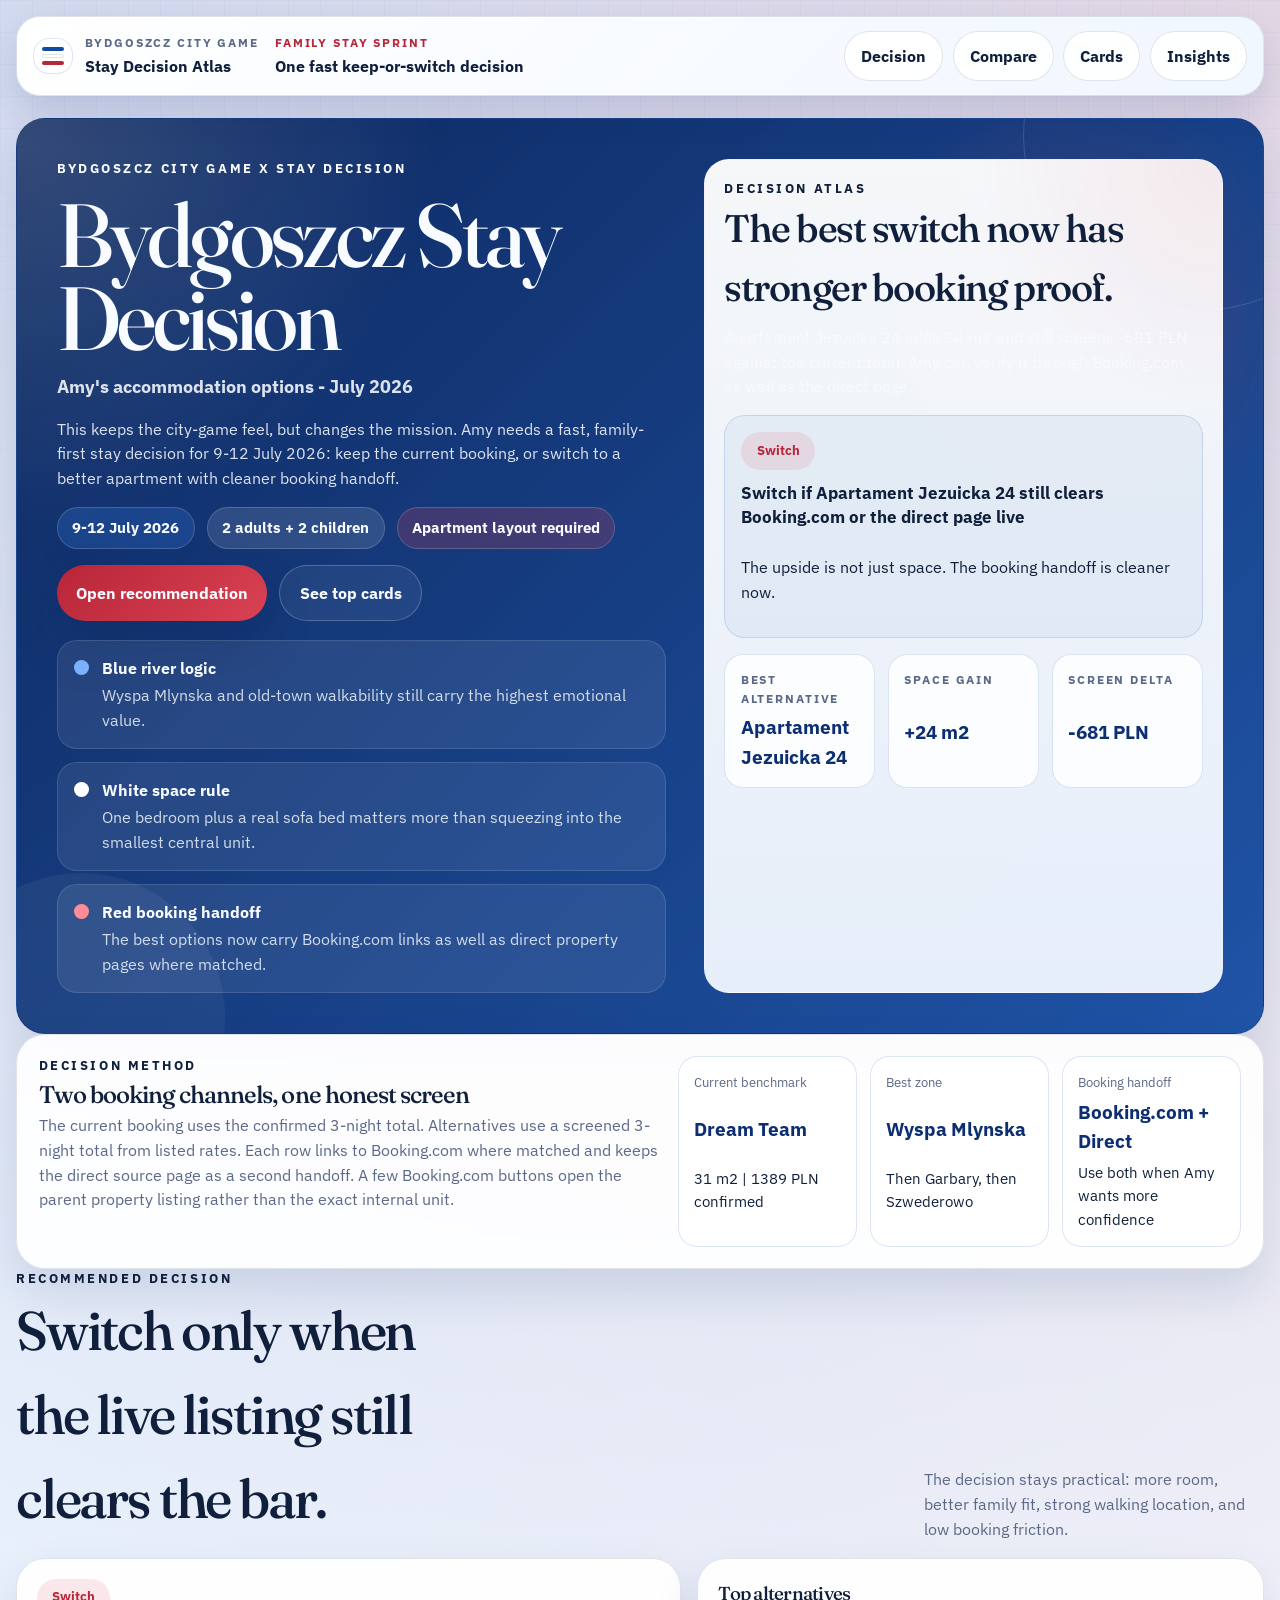
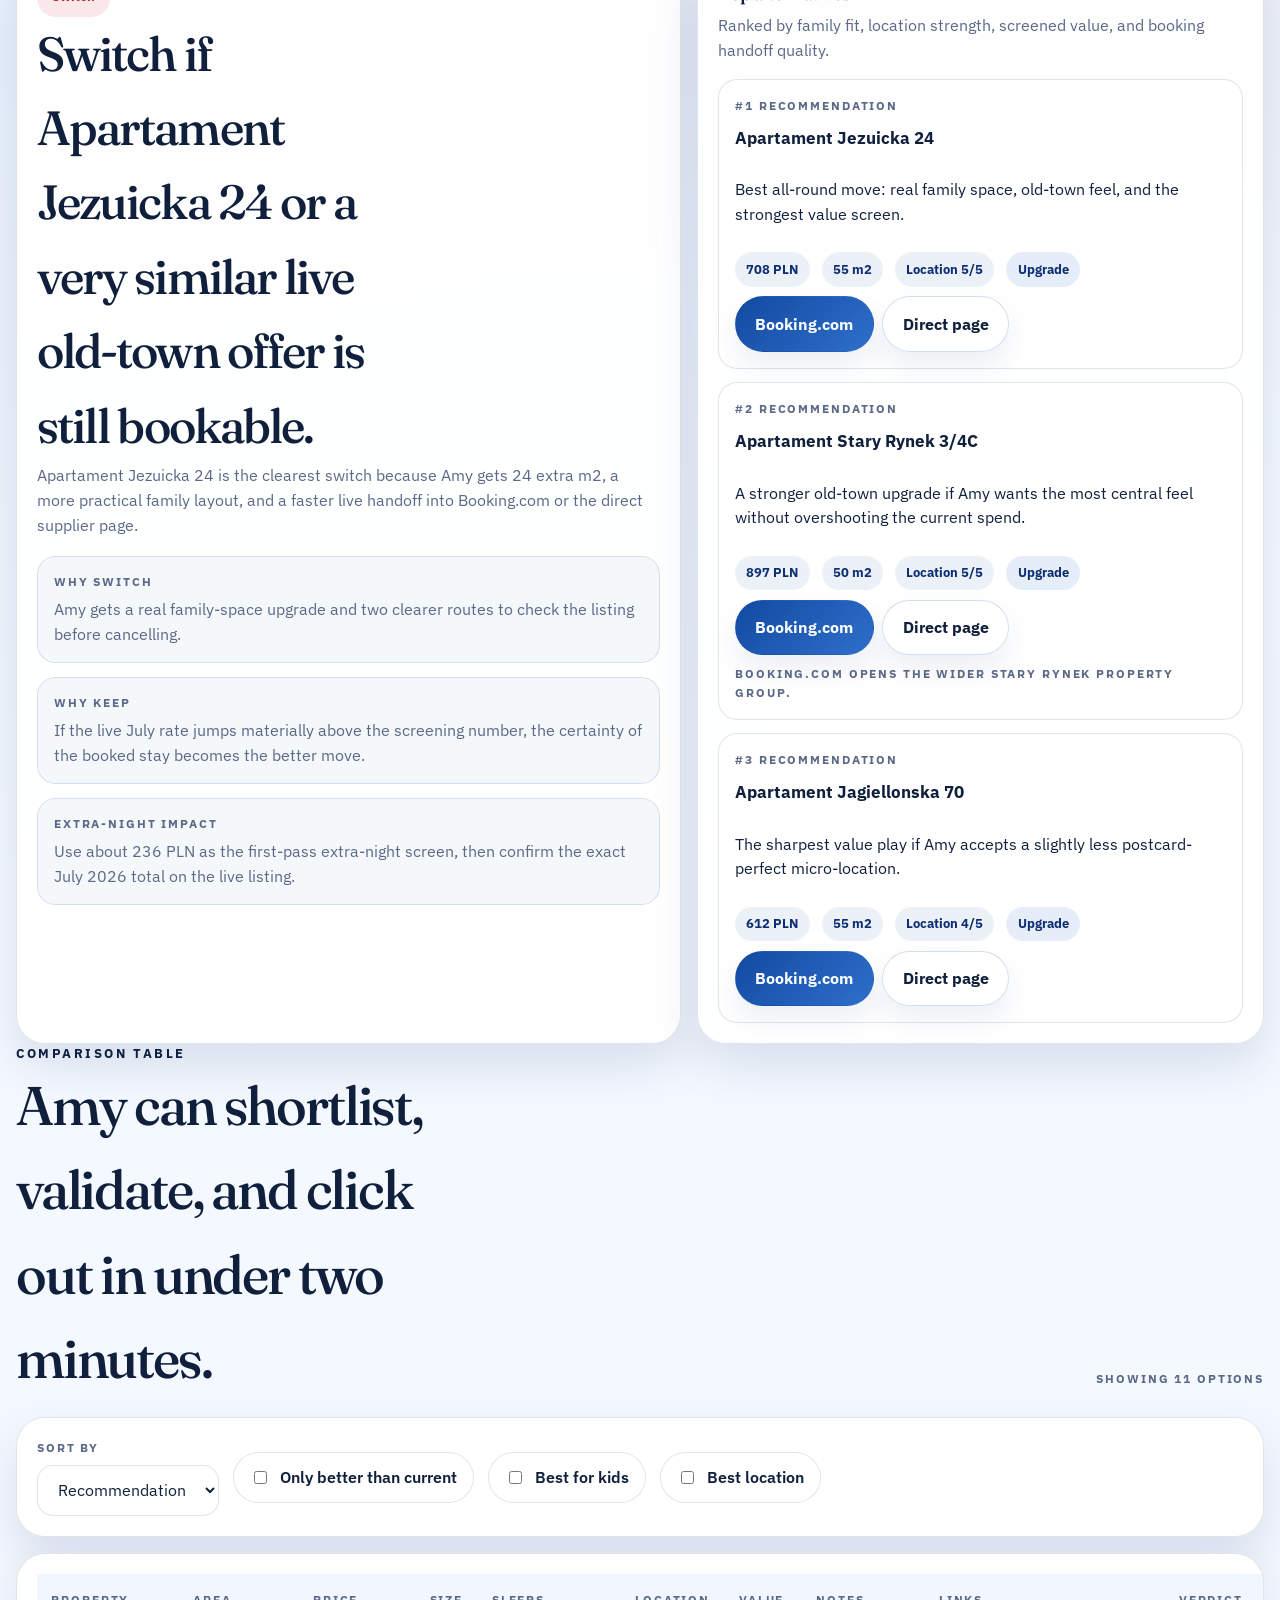
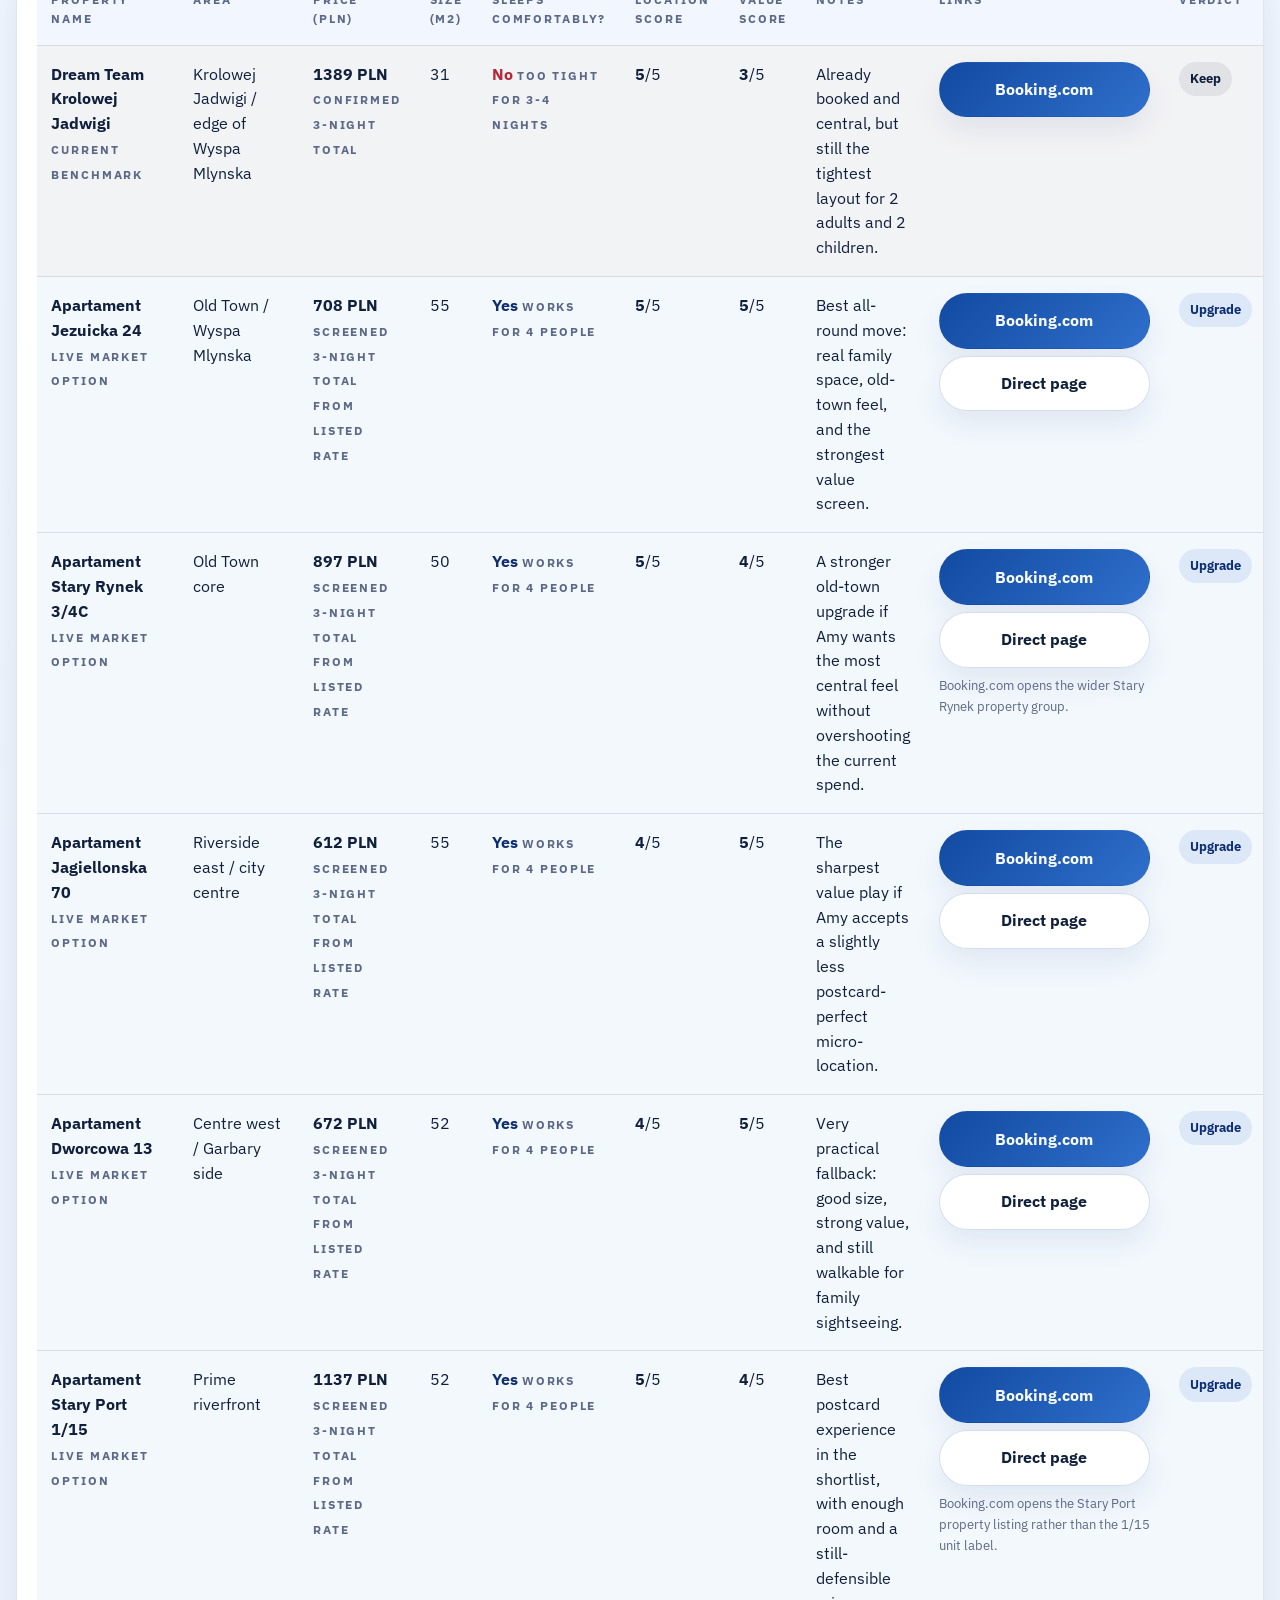
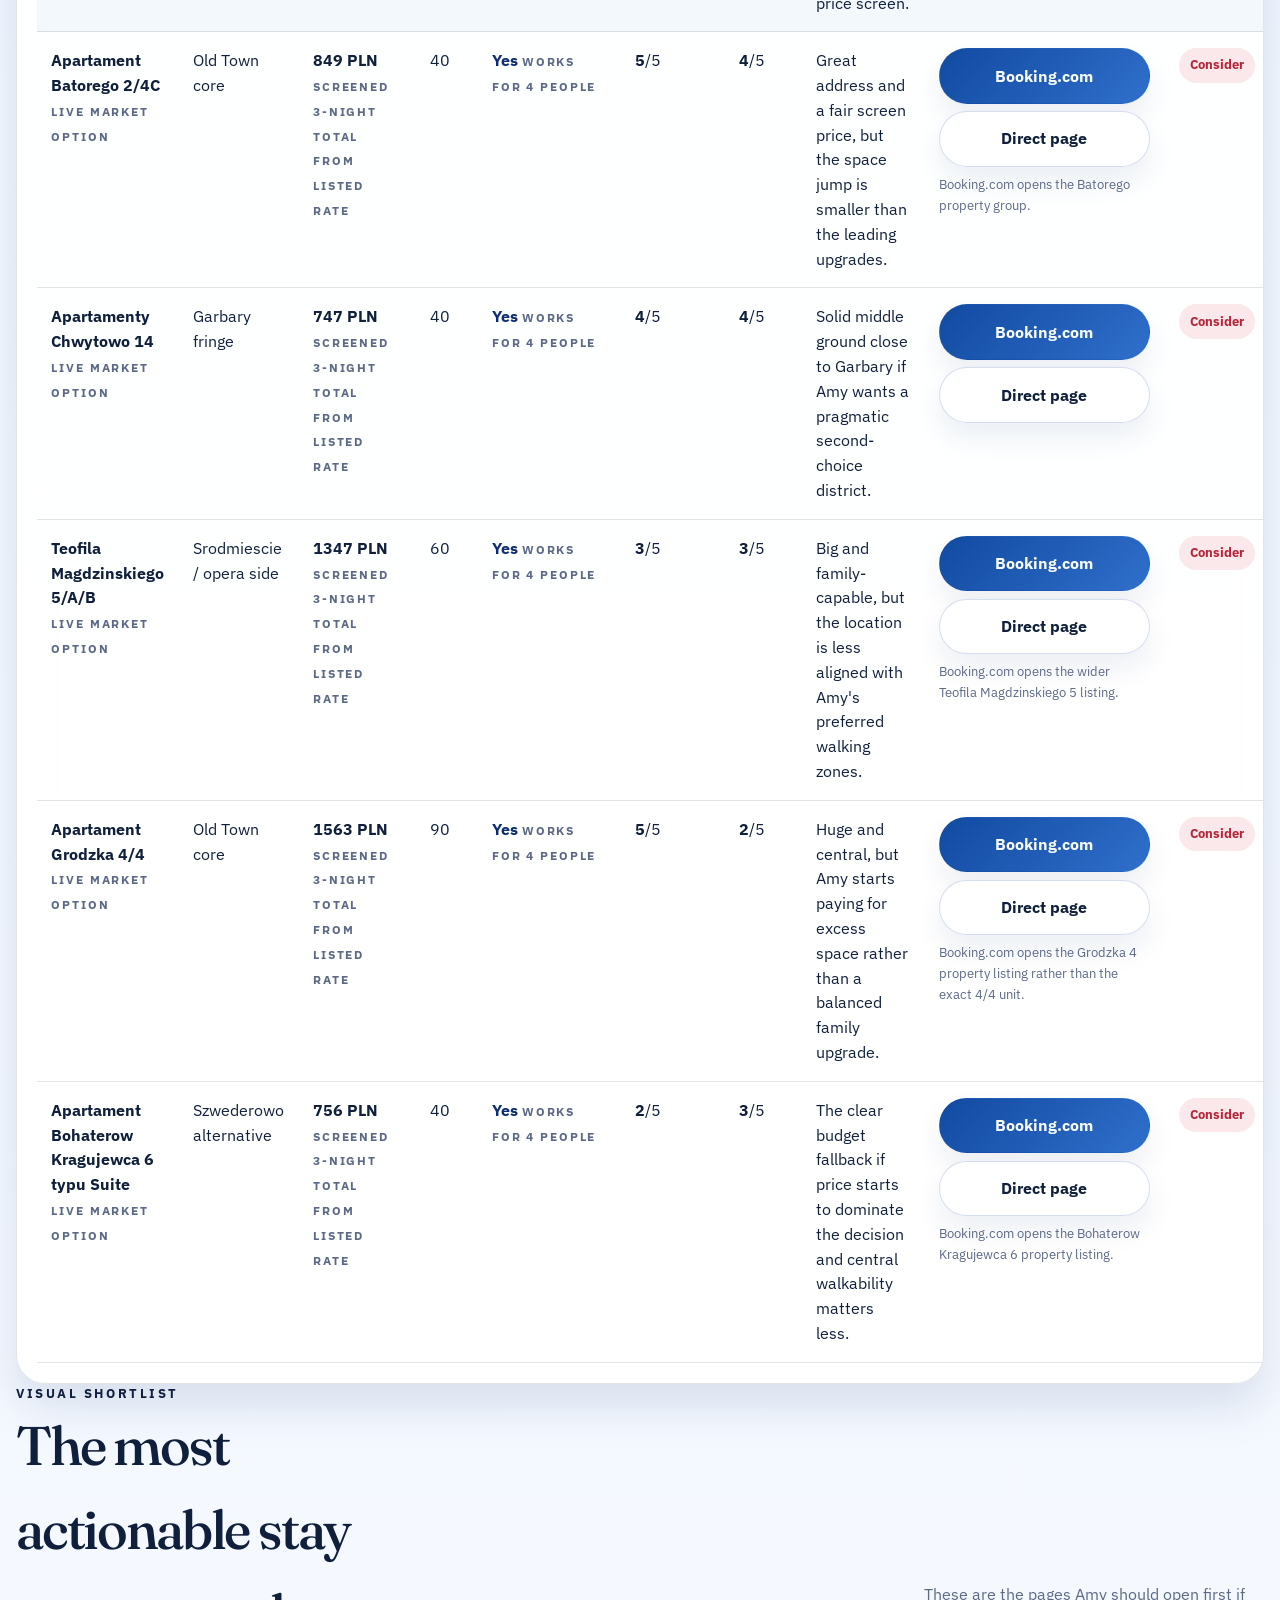
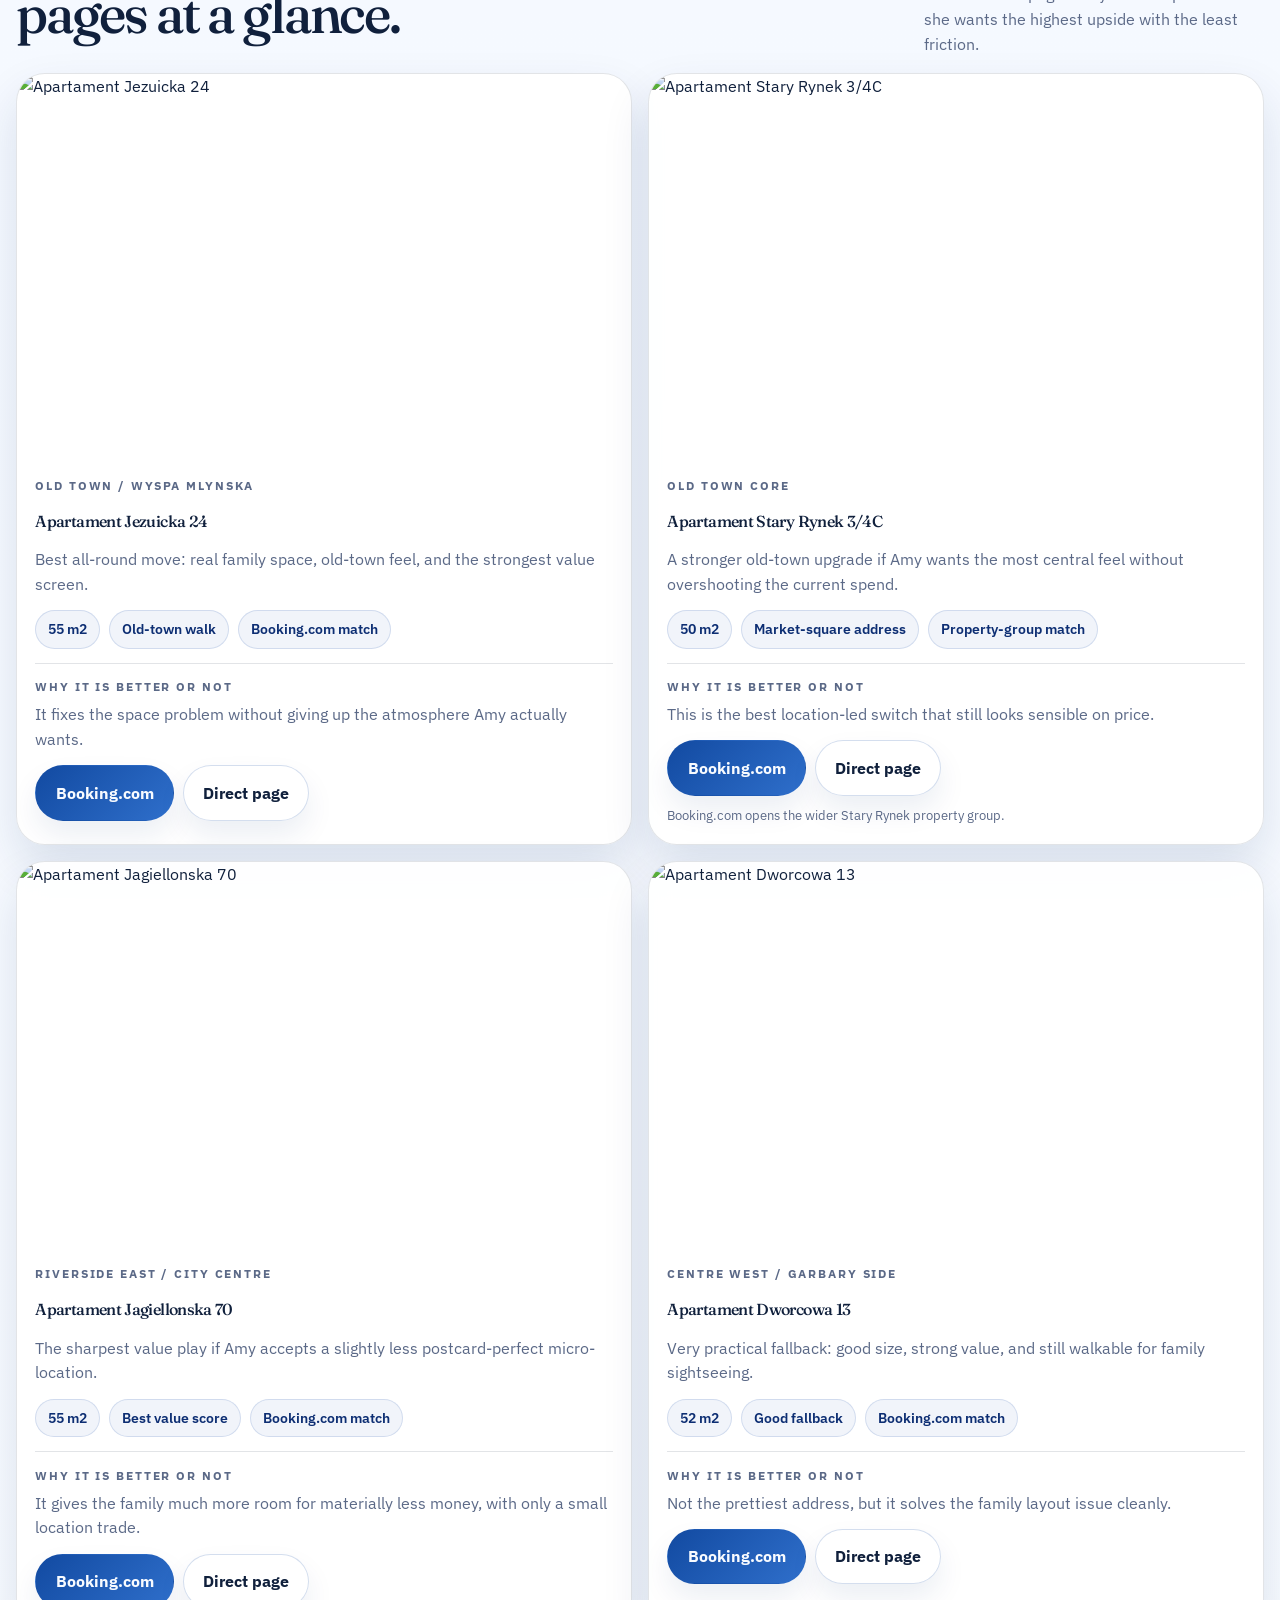
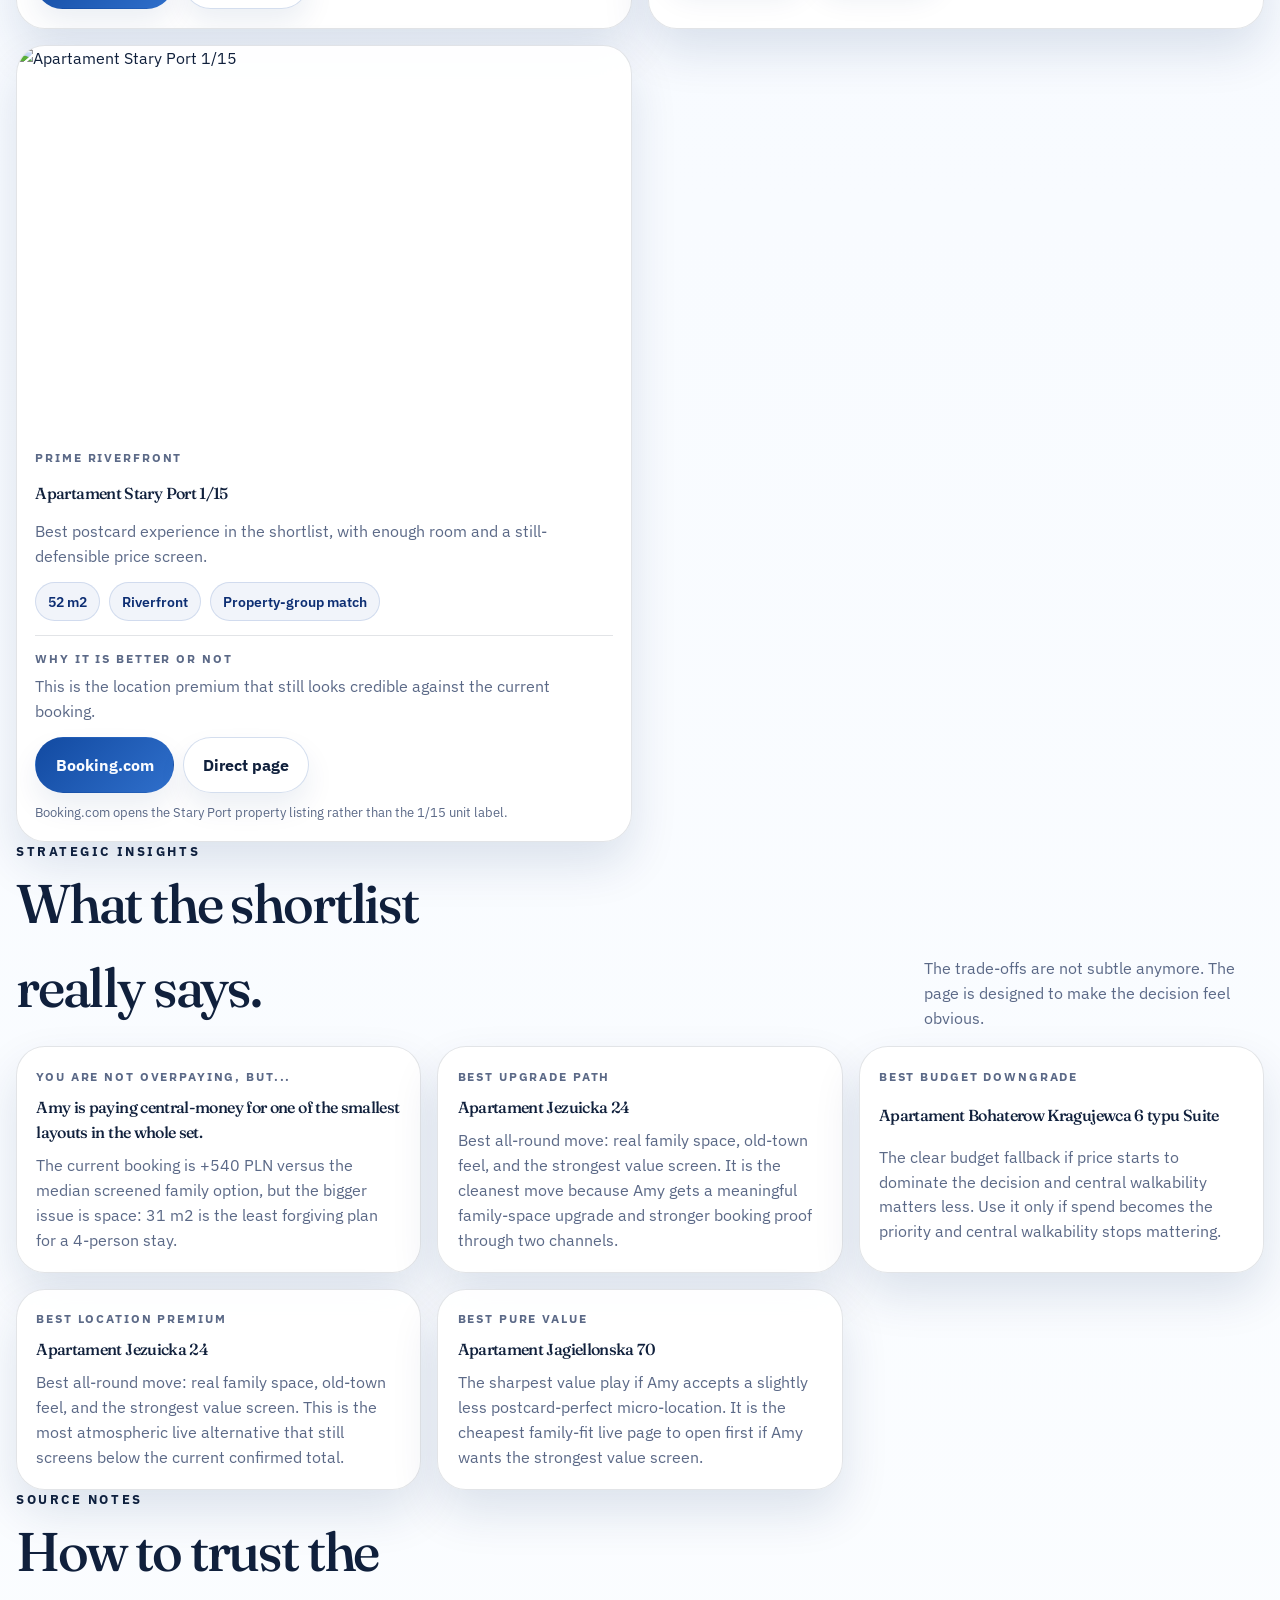
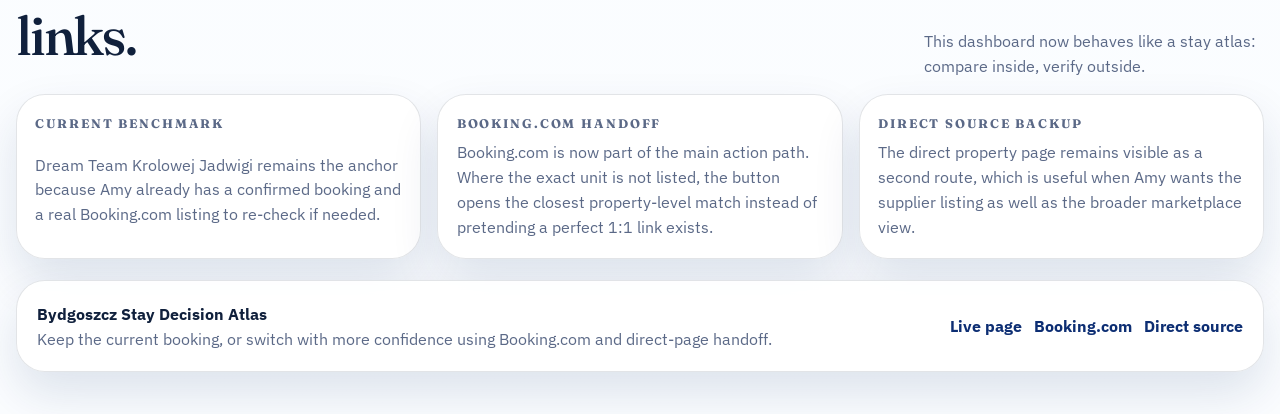
==== commit db111484: "Isolate stay decision page with city-game branding" ====
--- a/bydgoszcz-stay-decision/index.html
+++ b/bydgoszcz-stay-decision/index.html
@@ -14,7 +14,7 @@
     href="https://fonts.googleapis.com/css2?family=Fraunces:opsz,wght@9..144,400;500;600&family=IBM+Plex+Sans:wght@400;500;600;700&display=swap"
     rel="stylesheet"
   >
-  <link rel="stylesheet" href="../styles.css">
+  <link rel="stylesheet" href="./styles.css">
 </head>
 <body>
   <div class="app-shell stay-shell">
@@ -344,6 +344,6 @@
     </footer>
   </div>
 
-  <script src="../script.js"></script>
+  <script src="./script.js"></script>
 </body>
 </html>
--- a/bydgoszcz-stay-decision/styles.css
+++ b/bydgoszcz-stay-decision/styles.css
@@ -0,0 +1,1008 @@
+:root {
+  --display-font: "Fraunces", serif;
+  --body-font: "IBM Plex Sans", sans-serif;
+  --city-blue-900: #0d2e73;
+  --city-blue-700: #124aa1;
+  --city-blue-500: #2f6fcb;
+  --city-red-700: #b82639;
+  --city-red-500: #d94252;
+  --city-white: #f8fbff;
+  --city-cloud: #eef4ff;
+  --city-paper: rgba(255, 255, 255, 0.92);
+  --city-ink: #10203c;
+  --city-muted: #5b6987;
+  --city-line: rgba(16, 32, 60, 0.12);
+  --city-soft-line: rgba(18, 74, 161, 0.14);
+  --shadow-soft: 0 1.4rem 3rem rgba(11, 41, 96, 0.12);
+  --shadow-strong: 0 1.6rem 3rem rgba(7, 27, 77, 0.22);
+  --radius-xl: 1.8rem;
+}
+
+*,
+*::before,
+*::after {
+  box-sizing: border-box;
+}
+
+html {
+  scroll-behavior: smooth;
+}
+
+body {
+  margin: 0;
+  min-width: 320px;
+  min-height: 100vh;
+  font-family: var(--body-font);
+  line-height: 1.55;
+  color: var(--city-ink);
+  background:
+    radial-gradient(circle at top left, rgba(47, 111, 203, 0.18), transparent 25%),
+    radial-gradient(circle at top right, rgba(217, 66, 82, 0.14), transparent 20%),
+    linear-gradient(180deg, #f7fbff 0%, #f2f7ff 46%, #fbfdff 100%);
+}
+
+body::before {
+  content: "";
+  position: fixed;
+  inset: 0;
+  z-index: 0;
+  pointer-events: none;
+  background:
+    linear-gradient(rgba(18, 74, 161, 0.045) 1px, transparent 1px),
+    linear-gradient(90deg, rgba(18, 74, 161, 0.045) 1px, transparent 1px);
+  background-size: 2rem 2rem;
+  mask-image: linear-gradient(180deg, rgba(0, 0, 0, 0.5), transparent 92%);
+}
+
+a,
+button,
+input,
+select {
+  font: inherit;
+}
+
+img {
+  display: block;
+  max-width: 100%;
+}
+
+.app-shell {
+  position: relative;
+  z-index: 1;
+  width: min(1360px, calc(100% - 2rem));
+  margin: 1rem auto 2.6rem;
+  display: grid;
+  gap: 1.4rem;
+}
+
+.stay-shell {
+  gap: 1.35rem;
+}
+
+.app-chrome {
+  position: sticky;
+  top: 0.75rem;
+  z-index: 30;
+  display: grid;
+  grid-template-columns: auto minmax(0, 1fr) auto;
+  gap: 1rem;
+  align-items: center;
+  padding: 0.9rem 1rem;
+  border-radius: 1.5rem;
+  border: 1px solid var(--city-line);
+  background:
+    linear-gradient(135deg, rgba(255, 255, 255, 0.96), rgba(240, 246, 255, 0.96)),
+    var(--city-paper);
+  box-shadow: 0 1rem 2.2rem rgba(13, 46, 115, 0.14);
+  backdrop-filter: blur(18px);
+}
+
+.chrome-brand,
+.chrome-pulse {
+  min-width: 0;
+}
+
+.chrome-brand {
+  display: inline-grid;
+  grid-template-columns: auto 1fr;
+  gap: 0.8rem;
+  align-items: center;
+  color: inherit;
+  text-decoration: none;
+}
+
+.chrome-crest {
+  display: grid;
+  gap: 0.22rem;
+  padding: 0.5rem;
+  border-radius: 1rem;
+  border: 1px solid rgba(18, 74, 161, 0.14);
+  background: rgba(255, 255, 255, 0.88);
+}
+
+.chrome-crest span {
+  width: 1.35rem;
+  height: 0.22rem;
+  border-radius: 999px;
+}
+
+.chrome-crest span:nth-child(1) {
+  background: var(--city-blue-700);
+}
+
+.chrome-crest span:nth-child(2) {
+  background: #ffffff;
+  box-shadow: inset 0 0 0 1px rgba(16, 32, 60, 0.12);
+}
+
+.chrome-crest span:nth-child(3) {
+  background: var(--city-red-700);
+}
+
+.chrome-brand-copy,
+.chrome-pulse {
+  display: grid;
+  gap: 0.12rem;
+}
+
+.chrome-brand-copy small,
+.chrome-progress,
+.metric-card span,
+.control-field span,
+.comparison-count,
+.property-cell span,
+.table-price small,
+.comfort-cell span,
+.insight-label,
+.card-meta,
+.decision-points span,
+.ranking-item small,
+.source-grid h3 {
+  font-size: 0.78rem;
+  font-weight: 700;
+  letter-spacing: 0.15em;
+  text-transform: uppercase;
+}
+
+.chrome-brand-copy small,
+.metric-card span,
+.control-field span,
+.comparison-count,
+.property-cell span,
+.table-price small,
+.comfort-cell span,
+.insight-label,
+.card-meta,
+.decision-points span,
+.ranking-item small,
+.source-grid h3 {
+  color: var(--city-muted);
+}
+
+.chrome-brand-copy strong,
+.chrome-pulse strong {
+  font-size: 1rem;
+}
+
+.chrome-progress {
+  color: var(--city-red-700);
+}
+
+.topnav {
+  display: flex;
+  flex-wrap: wrap;
+  gap: 0.6rem;
+  justify-content: flex-end;
+}
+
+.topnav a {
+  display: inline-flex;
+  align-items: center;
+  justify-content: center;
+  min-height: 2.8rem;
+  padding: 0.7rem 1rem;
+  border-radius: 999px;
+  border: 1px solid var(--city-line);
+  background: rgba(255, 255, 255, 0.92);
+  color: var(--city-ink);
+  text-decoration: none;
+  font-weight: 700;
+  transition:
+    transform 180ms ease,
+    border-color 180ms ease,
+    box-shadow 180ms ease;
+}
+
+.topnav a:hover,
+.topnav a:focus-visible {
+  transform: translateY(-2px);
+  border-color: rgba(18, 74, 161, 0.28);
+  box-shadow: 0 0.8rem 1.7rem rgba(13, 46, 115, 0.08);
+}
+
+.hero-panel,
+.memory-banner,
+.decision-main,
+.decision-ranking,
+.controls-panel,
+.table-wrap,
+.card-item,
+.insight-card,
+.source-grid article,
+.project-note {
+  border: 1px solid var(--city-line);
+  border-radius: var(--radius-xl);
+  box-shadow: var(--shadow-soft);
+  backdrop-filter: blur(14px);
+  background: var(--city-paper);
+}
+
+.stay-hero {
+  position: relative;
+  overflow: hidden;
+  display: grid;
+  grid-template-columns: minmax(0, 1.08fr) minmax(320px, 0.92fr);
+  gap: clamp(1.35rem, 3vw, 2.4rem);
+  padding: clamp(1.35rem, 4vw, 2.5rem);
+  color: var(--city-white);
+  background:
+    radial-gradient(circle at top left, rgba(255, 255, 255, 0.16), transparent 27%),
+    radial-gradient(circle at 85% 22%, rgba(217, 66, 82, 0.22), transparent 18%),
+    linear-gradient(135deg, rgba(10, 37, 92, 0.98), rgba(18, 74, 161, 0.94));
+}
+
+.stay-hero::before,
+.stay-hero::after {
+  content: "";
+  position: absolute;
+  border-radius: 999px;
+  pointer-events: none;
+}
+
+.stay-hero::before {
+  width: 22rem;
+  height: 22rem;
+  right: -7rem;
+  top: -10rem;
+  border: 1px solid rgba(255, 255, 255, 0.14);
+}
+
+.stay-hero::after {
+  width: 18rem;
+  height: 18rem;
+  left: -5rem;
+  bottom: -8rem;
+  background: rgba(255, 255, 255, 0.05);
+}
+
+.hero-copy,
+.atlas-panel {
+  position: relative;
+  z-index: 1;
+  display: grid;
+  gap: 1rem;
+  align-content: start;
+}
+
+.kicker,
+.hero-card-label {
+  margin: 0;
+  font-size: 0.8rem;
+  font-weight: 700;
+  letter-spacing: 0.2em;
+  text-transform: uppercase;
+}
+
+h1,
+h2,
+h3 {
+  margin: 0;
+  font-family: var(--display-font);
+  font-weight: 500;
+  letter-spacing: -0.04em;
+}
+
+.hero-copy h1 {
+  max-width: 10ch;
+  font-size: clamp(3.2rem, 7vw, 5.8rem);
+  line-height: 0.92;
+}
+
+.subtitle {
+  margin: -0.2rem 0 0;
+  font-size: 1.15rem;
+  font-weight: 700;
+  color: rgba(248, 251, 255, 0.88);
+}
+
+.hero-intro,
+.atlas-copy,
+.section-copy,
+.decision-main p,
+.ranking-head p,
+.source-grid article p,
+.insight-card p,
+.card-item p,
+.project-note span,
+.offer-note {
+  margin: 0;
+  color: var(--city-muted);
+}
+
+.hero-intro,
+.atlas-copy {
+  color: rgba(248, 251, 255, 0.88);
+  max-width: 62ch;
+}
+
+.badge-row,
+.hero-actions,
+.offer-links,
+.ranking-meta,
+.footer-meta {
+  display: flex;
+  flex-wrap: wrap;
+  gap: 0.75rem;
+}
+
+.badge,
+.hero-pill,
+.decision-badge,
+.score-chip,
+.status-chip,
+.table-badge {
+  display: inline-flex;
+  align-items: center;
+  justify-content: center;
+  border-radius: 999px;
+  font-weight: 700;
+}
+
+.badge {
+  padding: 0.55rem 0.9rem;
+  font-size: 0.92rem;
+  border: 1px solid rgba(255, 255, 255, 0.18);
+}
+
+.badge-blue {
+  background: rgba(47, 111, 203, 0.3);
+}
+
+.badge-white {
+  background: rgba(255, 255, 255, 0.12);
+}
+
+.badge-red {
+  background: rgba(217, 66, 82, 0.22);
+}
+
+.primary-link,
+.secondary-link,
+.offer-link,
+.topnav a {
+  transition:
+    transform 180ms ease,
+    box-shadow 180ms ease,
+    border-color 180ms ease,
+    background-color 180ms ease,
+    color 180ms ease;
+}
+
+.primary-link,
+.secondary-link,
+.offer-link {
+  display: inline-flex;
+  align-items: center;
+  justify-content: center;
+  min-height: 2.9rem;
+  padding: 0.9rem 1.2rem;
+  border-radius: 999px;
+  font-weight: 700;
+  text-decoration: none;
+}
+
+.primary-link {
+  color: var(--city-white);
+  background: linear-gradient(135deg, var(--city-red-700), var(--city-red-500));
+  box-shadow: var(--shadow-strong);
+}
+
+.secondary-link {
+  color: inherit;
+  background: rgba(255, 255, 255, 0.06);
+  border: 1px solid rgba(255, 255, 255, 0.22);
+}
+
+.primary-link:hover,
+.secondary-link:hover,
+.offer-link:hover {
+  transform: translateY(-2px);
+}
+
+.brand-band {
+  display: grid;
+  gap: 0.8rem;
+  margin-top: 0.2rem;
+}
+
+.brand-pill {
+  display: grid;
+  grid-template-columns: auto 1fr;
+  gap: 0.8rem;
+  padding: 0.95rem 1rem;
+  border-radius: 1.25rem;
+  background: rgba(255, 255, 255, 0.08);
+  border: 1px solid rgba(255, 255, 255, 0.12);
+}
+
+.brand-pill strong {
+  display: block;
+  margin-bottom: 0.15rem;
+}
+
+.brand-pill p {
+  margin: 0;
+  color: rgba(248, 251, 255, 0.82);
+}
+
+.brand-dot {
+  width: 0.95rem;
+  height: 0.95rem;
+  border-radius: 50%;
+  margin-top: 0.25rem;
+  background: white;
+}
+
+.brand-dot.is-blue {
+  background: #7ab2ff;
+}
+
+.brand-dot.is-white {
+  background: #ffffff;
+}
+
+.brand-dot.is-red {
+  background: #ff8d98;
+}
+
+.atlas-panel {
+  padding: 1.2rem;
+  color: var(--city-ink);
+  border-radius: 1.55rem;
+  background:
+    radial-gradient(circle at top right, rgba(217, 66, 82, 0.08), transparent 25%),
+    linear-gradient(180deg, rgba(255, 255, 255, 0.96), rgba(240, 246, 255, 0.96));
+  border: 1px solid rgba(255, 255, 255, 0.18);
+}
+
+.atlas-heading {
+  display: grid;
+  gap: 0.45rem;
+}
+
+.atlas-heading h2 {
+  font-size: clamp(2rem, 3vw, 3rem);
+}
+
+.decision-pulse-card {
+  display: grid;
+  gap: 0.7rem;
+  padding: 1rem;
+  border-radius: 1.3rem;
+  border: 1px solid var(--city-soft-line);
+  background: rgba(18, 74, 161, 0.05);
+}
+
+.decision-pulse-card strong {
+  font-size: 1.08rem;
+  line-height: 1.35;
+}
+
+.hero-pill,
+.decision-badge {
+  width: fit-content;
+  padding: 0.55rem 0.95rem;
+  font-size: 0.82rem;
+  background: rgba(217, 66, 82, 0.12);
+  color: var(--city-red-700);
+}
+
+.stay-metrics,
+.banner-metrics {
+  display: grid;
+  gap: 0.8rem;
+  grid-template-columns: repeat(3, minmax(0, 1fr));
+}
+
+.metric-card,
+.menu-metric {
+  display: grid;
+  gap: 0.3rem;
+  padding: 0.95rem;
+  border-radius: 1.2rem;
+  border: 1px solid var(--city-soft-line);
+  background: rgba(255, 255, 255, 0.84);
+}
+
+.metric-card strong,
+.menu-metric strong {
+  font-size: 1.18rem;
+  color: var(--city-blue-900);
+}
+
+.metric-card span,
+.menu-metric small {
+  color: var(--city-muted);
+}
+
+.menu-metric span {
+  color: var(--city-ink);
+  font-size: 0.94rem;
+}
+
+.memory-banner {
+  display: grid;
+  grid-template-columns: minmax(0, 1.05fr) minmax(320px, 0.95fr);
+  gap: 1rem;
+  padding: 1.3rem 1.35rem;
+}
+
+.section-copy {
+  max-width: 62ch;
+}
+
+.section-copy-tight {
+  max-width: 34ch;
+}
+
+.decision-section,
+.comparison-section,
+.cards-section,
+.insights-section,
+.source-section {
+  display: grid;
+  gap: 1rem;
+}
+
+.section-heading {
+  display: flex;
+  justify-content: space-between;
+  align-items: end;
+  gap: 1rem;
+}
+
+.section-heading h2 {
+  font-size: clamp(2rem, 5vw, 3.4rem);
+  max-width: 12ch;
+}
+
+.decision-layout {
+  display: grid;
+  grid-template-columns: minmax(0, 1.08fr) minmax(330px, 0.92fr);
+  gap: 1rem;
+}
+
+.decision-main,
+.decision-ranking,
+.controls-panel,
+.table-wrap,
+.project-note {
+  padding: 1.25rem;
+}
+
+.decision-main h3 {
+  font-size: clamp(1.9rem, 4vw, 3rem);
+  max-width: 12ch;
+}
+
+.decision-points {
+  display: grid;
+  gap: 0.9rem;
+  margin-top: 1.15rem;
+}
+
+.decision-points div {
+  display: grid;
+  gap: 0.35rem;
+  padding: 0.95rem 1rem;
+  border-radius: 1.15rem;
+  border: 1px solid var(--city-soft-line);
+  background: rgba(18, 74, 161, 0.04);
+}
+
+.ranking-head {
+  display: grid;
+  gap: 0.35rem;
+}
+
+.ranking-list {
+  display: grid;
+  gap: 0.85rem;
+  margin-top: 1rem;
+}
+
+.ranking-item {
+  display: grid;
+  gap: 0.6rem;
+  padding: 1rem;
+  border-radius: 1.2rem;
+  border: 1px solid var(--city-line);
+  background: rgba(255, 255, 255, 0.9);
+}
+
+.ranking-item strong {
+  font-size: 1.08rem;
+}
+
+.score-chip,
+.status-chip,
+.table-badge {
+  padding: 0.45rem 0.7rem;
+  font-size: 0.8rem;
+}
+
+.score-chip {
+  background: rgba(18, 74, 161, 0.08);
+  color: var(--city-blue-900);
+}
+
+.status-chip.is-upgrade,
+.table-badge.is-upgrade {
+  background: rgba(47, 111, 203, 0.12);
+  color: var(--city-blue-900);
+}
+
+.status-chip.is-consider,
+.table-badge.is-consider {
+  background: rgba(217, 66, 82, 0.12);
+  color: var(--city-red-700);
+}
+
+.status-chip.is-keep,
+.table-badge.is-keep {
+  background: rgba(16, 32, 60, 0.08);
+  color: var(--city-ink);
+}
+
+.controls-panel {
+  display: flex;
+  flex-wrap: wrap;
+  align-items: center;
+  gap: 0.85rem;
+}
+
+.control-field {
+  display: grid;
+  gap: 0.45rem;
+  min-width: 180px;
+}
+
+.control-field select {
+  border: 1px solid var(--city-line);
+  border-radius: 1rem;
+  background: rgba(255, 255, 255, 0.95);
+  color: var(--city-ink);
+  padding: 0.85rem 1rem;
+}
+
+.toggle-chip {
+  display: inline-flex;
+  align-items: center;
+  gap: 0.65rem;
+  min-height: 3rem;
+  padding: 0.75rem 1rem;
+  border-radius: 999px;
+  border: 1px solid var(--city-line);
+  background: rgba(255, 255, 255, 0.92);
+  cursor: pointer;
+  user-select: none;
+  font-weight: 600;
+}
+
+.toggle-chip input {
+  accent-color: var(--city-red-700);
+}
+
+.table-wrap {
+  overflow: auto;
+}
+
+table {
+  width: 100%;
+  min-width: 1080px;
+  border-collapse: collapse;
+}
+
+thead th {
+  position: sticky;
+  top: 0;
+  z-index: 2;
+  padding: 1rem 0.9rem;
+  text-align: left;
+  background: rgba(241, 246, 255, 0.98);
+  color: var(--city-muted);
+  font-size: 0.78rem;
+  letter-spacing: 0.15em;
+  text-transform: uppercase;
+}
+
+th,
+td {
+  padding: 1rem 0.9rem;
+  text-align: left;
+  vertical-align: top;
+  border-bottom: 1px solid var(--city-line);
+}
+
+tbody tr {
+  transition: background-color 180ms ease;
+}
+
+tbody tr:hover {
+  background: rgba(18, 74, 161, 0.03);
+}
+
+tbody tr.is-current {
+  background: rgba(16, 32, 60, 0.05);
+}
+
+tbody tr.is-better {
+  background: rgba(47, 111, 203, 0.05);
+}
+
+.property-cell strong,
+.card-item h3,
+.insight-card h3 {
+  display: block;
+  font-size: 1rem;
+}
+
+.table-note {
+  max-width: 30ch;
+}
+
+.comfort-cell {
+  font-weight: 700;
+}
+
+.comfort-cell.is-yes {
+  color: var(--city-blue-900);
+}
+
+.comfort-cell.is-no {
+  color: var(--city-red-700);
+}
+
+.score-value {
+  font-weight: 700;
+}
+
+.table-offer {
+  min-width: 240px;
+}
+
+.offer-links {
+  display: flex;
+  flex-wrap: wrap;
+  gap: 0.55rem;
+  align-items: center;
+}
+
+.offer-links--table {
+  display: grid;
+  gap: 0.45rem;
+}
+
+.offer-link {
+  border: 1px solid transparent;
+  box-shadow: 0 0.9rem 1.8rem rgba(13, 46, 115, 0.08);
+}
+
+.offer-link--booking {
+  color: var(--city-white);
+  background: linear-gradient(135deg, var(--city-blue-700), var(--city-blue-500));
+}
+
+.offer-link--direct {
+  color: var(--city-ink);
+  background: rgba(255, 255, 255, 0.96);
+  border-color: rgba(18, 74, 161, 0.18);
+}
+
+.offer-link--muted {
+  color: var(--city-muted);
+  background: rgba(16, 32, 60, 0.06);
+  border-color: var(--city-line);
+  box-shadow: none;
+}
+
+.offer-link--table {
+  width: 100%;
+}
+
+.offer-note {
+  display: block;
+  width: 100%;
+  font-size: 0.84rem;
+  color: var(--city-muted);
+}
+
+.cards-grid,
+.insights-grid,
+.source-grid {
+  display: grid;
+  gap: 1rem;
+}
+
+.cards-grid {
+  grid-template-columns: repeat(2, minmax(0, 1fr));
+}
+
+.card-item {
+  overflow: hidden;
+}
+
+.card-item img {
+  width: 100%;
+  aspect-ratio: 16 / 10;
+  object-fit: cover;
+}
+
+.card-body {
+  display: grid;
+  gap: 0.85rem;
+  padding: 1.15rem;
+}
+
+.card-highlights {
+  display: flex;
+  flex-wrap: wrap;
+  gap: 0.55rem;
+}
+
+.card-highlights span {
+  display: inline-flex;
+  align-items: center;
+  padding: 0.45rem 0.75rem;
+  border-radius: 999px;
+  border: 1px solid var(--city-soft-line);
+  background: rgba(18, 74, 161, 0.06);
+  color: var(--city-blue-900);
+  font-size: 0.9rem;
+  font-weight: 600;
+}
+
+.card-why {
+  display: grid;
+  gap: 0.35rem;
+  padding-top: 0.85rem;
+  border-top: 1px solid var(--city-line);
+}
+
+.insights-grid {
+  grid-template-columns: repeat(3, minmax(0, 1fr));
+}
+
+.insight-card {
+  display: grid;
+  gap: 0.55rem;
+  padding: 1.2rem;
+}
+
+.source-grid {
+  grid-template-columns: repeat(3, minmax(0, 1fr));
+}
+
+.source-grid article {
+  display: grid;
+  gap: 0.45rem;
+  padding: 1.15rem;
+  min-height: 100%;
+}
+
+.footer {
+  display: flex;
+  justify-content: space-between;
+  align-items: center;
+  gap: 1rem;
+}
+
+.footer strong {
+  display: block;
+  font-size: 1.02rem;
+}
+
+.footer-meta a {
+  color: var(--city-blue-900);
+  text-decoration: none;
+  font-weight: 700;
+}
+
+@media (max-width: 1180px) {
+  .stay-hero,
+  .memory-banner,
+  .decision-layout,
+  .cards-grid,
+  .insights-grid,
+  .source-grid,
+  .stay-metrics,
+  .banner-metrics {
+    grid-template-columns: 1fr;
+  }
+
+  .hero-copy h1 {
+    max-width: 100%;
+  }
+}
+
+@media (max-width: 860px) {
+  .app-shell {
+    width: min(100%, calc(100% - 1rem));
+    margin-block: 0.75rem 1.5rem;
+  }
+
+  .app-chrome {
+    grid-template-columns: minmax(0, 1fr);
+    align-items: start;
+  }
+
+  .topnav {
+    justify-content: flex-start;
+  }
+
+  .section-heading,
+  .footer {
+    flex-direction: column;
+    align-items: flex-start;
+  }
+
+  .hero-panel,
+  .memory-banner,
+  .decision-main,
+  .decision-ranking,
+  .controls-panel,
+  .table-wrap,
+  .card-item,
+  .insight-card,
+  .source-grid article,
+  .project-note {
+    border-radius: 1.35rem;
+  }
+}
+
+@media (max-width: 640px) {
+  .topnav a,
+  .primary-link,
+  .secondary-link,
+  .offer-link {
+    width: 100%;
+  }
+
+  .controls-panel {
+    align-items: stretch;
+  }
+
+  .control-field {
+    min-width: 100%;
+  }
+
+  .toggle-chip {
+    width: 100%;
+    justify-content: flex-start;
+  }
+
+  .brand-band,
+  .decision-points,
+  .cards-grid,
+  .insights-grid,
+  .source-grid,
+  .stay-metrics,
+  .banner-metrics {
+    grid-template-columns: 1fr;
+  }
+
+  .offer-links {
+    flex-direction: column;
+    align-items: stretch;
+  }
+}
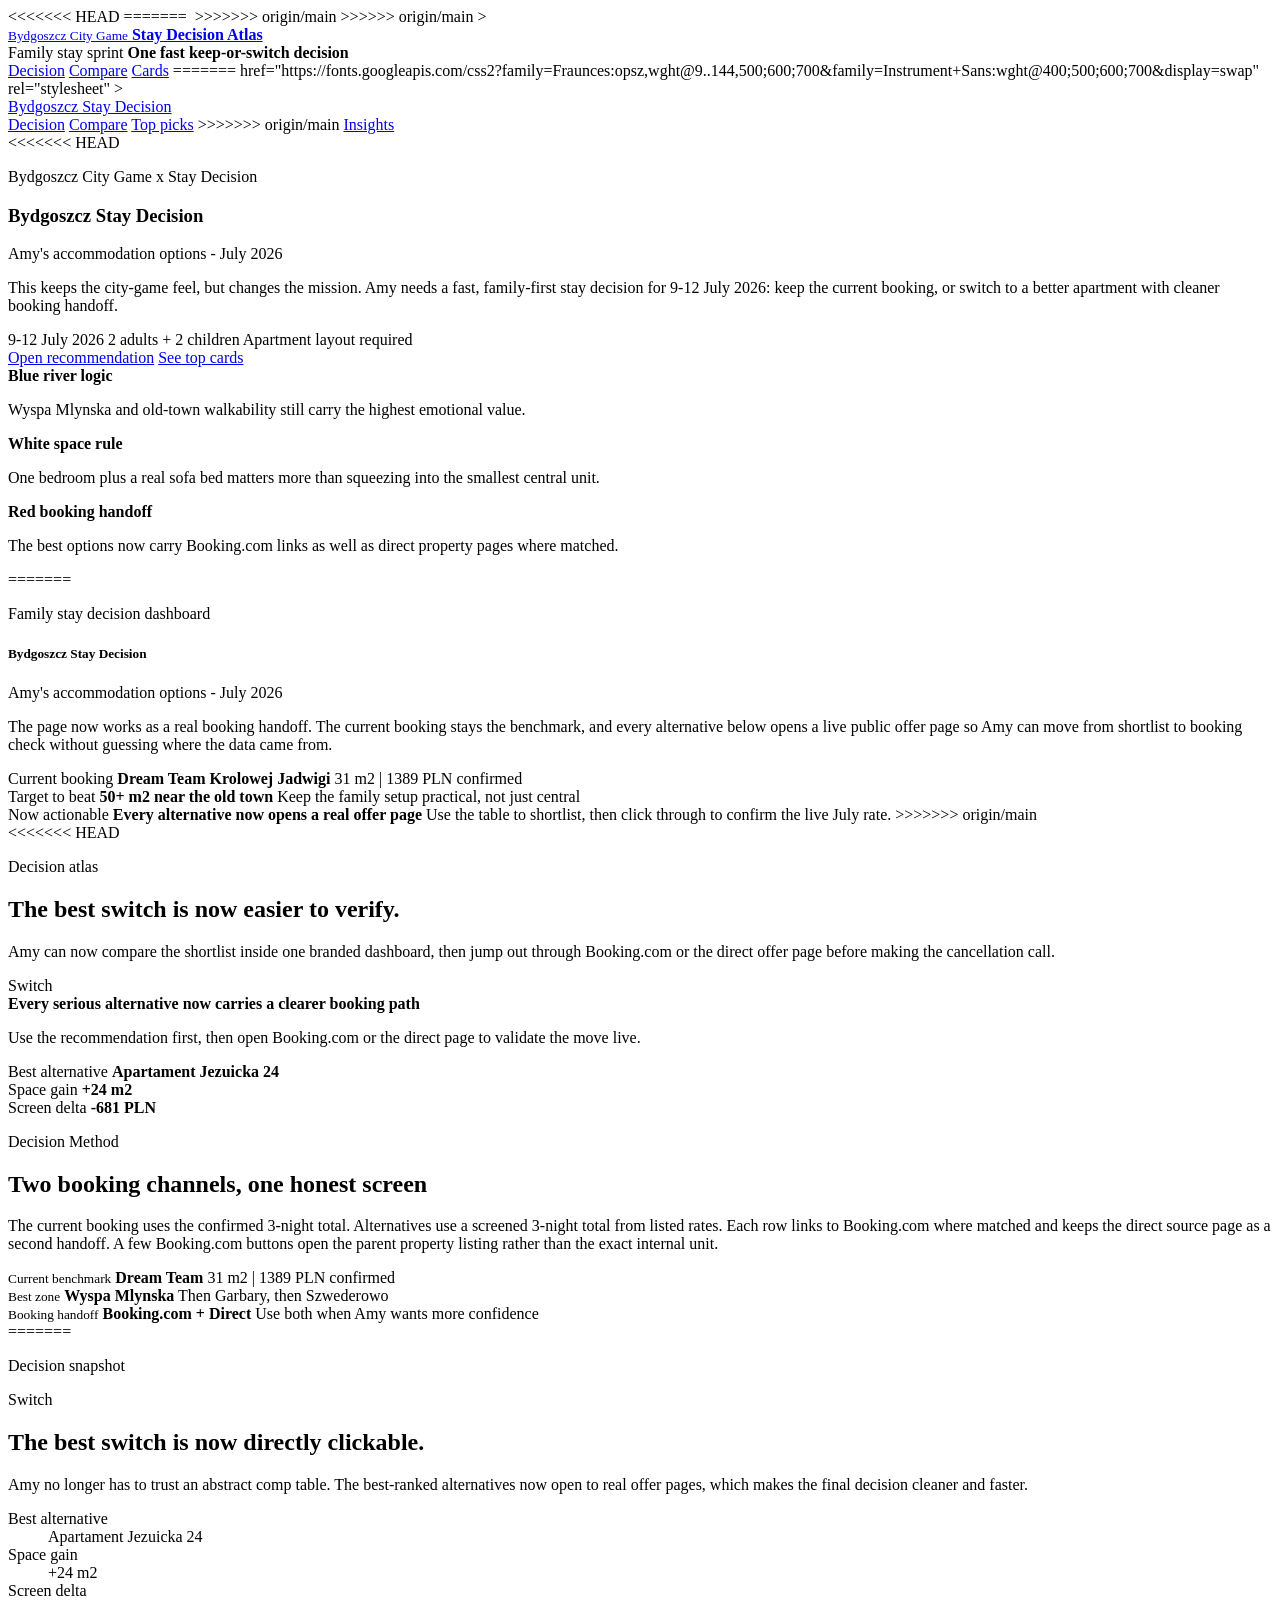
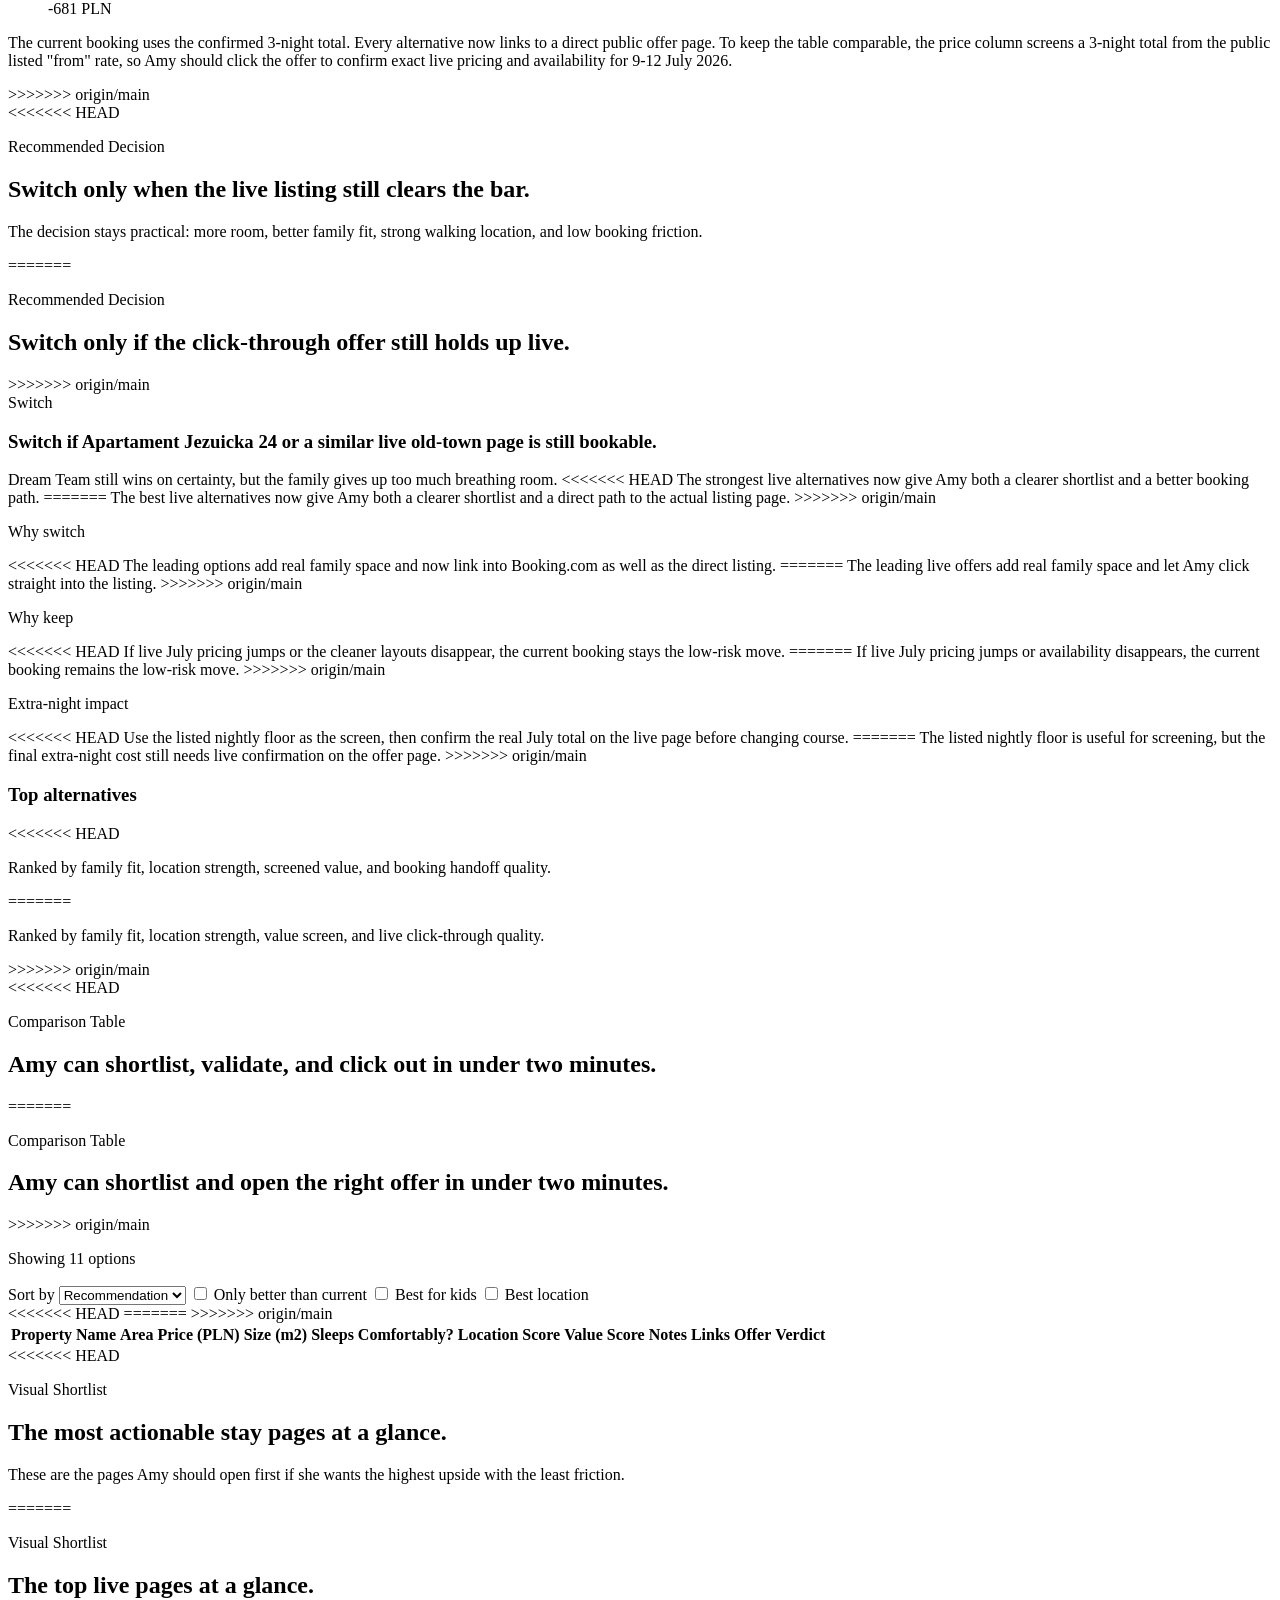
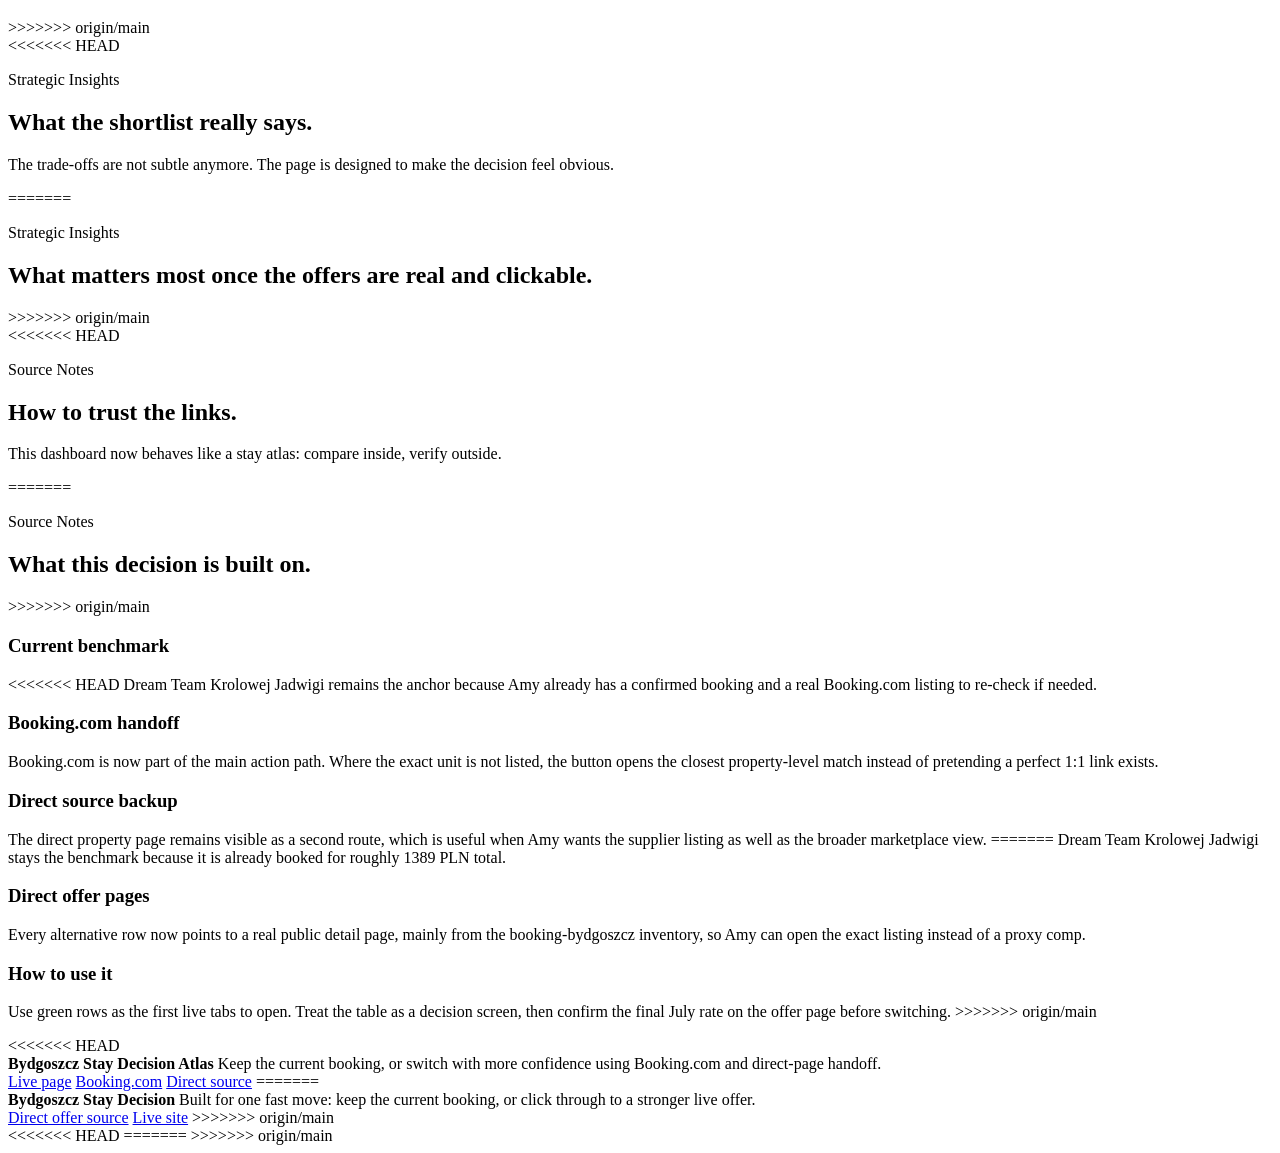
==== commit 10137827: "Merge origin/main and keep city-game stay decision page" ====
--- a/bydgoszcz-stay-decision/index.html
+++ b/bydgoszcz-stay-decision/index.html
@@ -1,4 +1,8 @@
+<<<<<<< HEAD
 <!DOCTYPE html>
+=======
+﻿<!DOCTYPE html>
+>>>>>>> origin/main
 <html lang="en">
 <head>
   <meta charset="UTF-8">
@@ -6,11 +10,16 @@
   <title>Bydgoszcz Stay Decision | Amy's accommodation options - July 2026</title>
   <meta
     name="description"
+<<<<<<< HEAD
     content="A city-game-branded decision dashboard to help Amy choose the best family stay in Bydgoszcz for July 2026."
+=======
+    content="A clean decision dashboard comparing Amy's family accommodation options in Bydgoszcz for 9-12 July 2026."
+>>>>>>> origin/main
   >
   <link rel="preconnect" href="https://fonts.googleapis.com">
   <link rel="preconnect" href="https://fonts.gstatic.com" crossorigin>
   <link
+<<<<<<< HEAD
     href="https://fonts.googleapis.com/css2?family=Fraunces:opsz,wght@9..144,400;500;600&family=IBM+Plex+Sans:wght@400;500;600;700&display=swap"
     rel="stylesheet"
   >
@@ -40,11 +49,30 @@
         <a href="#decision">Decision</a>
         <a href="#compare">Compare</a>
         <a href="#cards">Cards</a>
+=======
+    href="https://fonts.googleapis.com/css2?family=Fraunces:opsz,wght@9..144,500;600;700&family=Instrument+Sans:wght@400;500;600;700&display=swap"
+    rel="stylesheet"
+  >
+  <link rel="stylesheet" href="styles.css">
+</head>
+<body>
+  <div class="page-shell">
+    <header class="topbar">
+      <a class="brand" href="#top">
+        <span class="brand-mark"></span>
+        <span>Bydgoszcz Stay Decision</span>
+      </a>
+      <nav class="topnav" aria-label="Page sections">
+        <a href="#decision">Decision</a>
+        <a href="#compare">Compare</a>
+        <a href="#cards">Top picks</a>
+>>>>>>> origin/main
         <a href="#insights">Insights</a>
       </nav>
     </header>
 
     <main id="top">
+<<<<<<< HEAD
       <section class="hero-panel stay-hero">
         <div class="hero-copy">
           <p class="kicker">Bydgoszcz City Game x Stay Decision</p>
@@ -88,10 +116,39 @@
                 <strong>Red booking handoff</strong>
                 <p>The best options now carry Booking.com links as well as direct property pages where matched.</p>
               </div>
-            </article>
-          </div>
-        </div>
-
+=======
+      <section class="hero">
+        <div class="hero-copy">
+          <p class="eyebrow">Family stay decision dashboard</p>
+          <h1>Bydgoszcz Stay Decision</h1>
+          <p class="subtitle">Amy's accommodation options - July 2026</p>
+          <p class="hero-text">
+            The page now works as a real booking handoff. The current booking stays the benchmark,
+            and every alternative below opens a live public offer page so Amy can move from shortlist
+            to booking check without guessing where the data came from.
+          </p>
+
+          <div class="hero-signals">
+            <article class="signal-card">
+              <span class="signal-label">Current booking</span>
+              <strong>Dream Team Krolowej Jadwigi</strong>
+              <span>31 m2 | 1389 PLN confirmed</span>
+            </article>
+            <article class="signal-card">
+              <span class="signal-label">Target to beat</span>
+              <strong>50+ m2 near the old town</strong>
+              <span>Keep the family setup practical, not just central</span>
+            </article>
+            <article class="signal-card">
+              <span class="signal-label">Now actionable</span>
+              <strong id="heroTake">Every alternative now opens a real offer page</strong>
+              <span id="heroSupport">Use the table to shortlist, then click through to confirm the live July rate.</span>
+>>>>>>> origin/main
+            </article>
+          </div>
+        </div>
+
+<<<<<<< HEAD
         <aside class="atlas-panel">
           <div class="atlas-heading">
             <div>
@@ -157,10 +214,45 @@
             <span>Use both when Amy wants more confidence</span>
           </article>
         </div>
+=======
+        <aside class="hero-panel">
+          <p class="panel-kicker">Decision snapshot</p>
+          <div class="hero-pill" id="heroDecisionPill">Switch</div>
+          <h2 id="heroDecisionHeading">The best switch is now directly clickable.</h2>
+          <p id="heroDecisionText">
+            Amy no longer has to trust an abstract comp table. The best-ranked alternatives now open
+            to real offer pages, which makes the final decision cleaner and faster.
+          </p>
+          <dl class="decision-metrics">
+            <div>
+              <dt>Best alternative</dt>
+              <dd id="metricBestOption">Apartament Jezuicka 24</dd>
+            </div>
+            <div>
+              <dt>Space gain</dt>
+              <dd id="metricSpaceGain">+24 m2</dd>
+            </div>
+            <div>
+              <dt>Screen delta</dt>
+              <dd id="metricBudgetDelta">-681 PLN</dd>
+            </div>
+          </dl>
+        </aside>
+      </section>
+
+      <section class="method-note">
+        <p>
+          The current booking uses the confirmed 3-night total. Every alternative now links to a
+          direct public offer page. To keep the table comparable, the price column screens a
+          3-night total from the public listed "from" rate, so Amy should click the offer to confirm
+          exact live pricing and availability for 9-12 July 2026.
+        </p>
+>>>>>>> origin/main
       </section>
 
       <section class="decision-section" id="decision">
         <div class="section-heading">
+<<<<<<< HEAD
           <div>
             <p class="kicker">Recommended Decision</p>
             <h2>Switch only when the live listing still clears the bar.</h2>
@@ -169,6 +261,10 @@
             The decision stays practical: more room, better family fit, strong walking location,
             and low booking friction.
           </p>
+=======
+          <p class="eyebrow">Recommended Decision</p>
+          <h2>Switch only if the click-through offer still holds up live.</h2>
+>>>>>>> origin/main
         </div>
 
         <div class="decision-layout">
@@ -177,26 +273,43 @@
             <h3 id="decisionTitle">Switch if Apartament Jezuicka 24 or a similar live old-town page is still bookable.</h3>
             <p id="decisionReason">
               Dream Team still wins on certainty, but the family gives up too much breathing room.
+<<<<<<< HEAD
               The strongest live alternatives now give Amy both a clearer shortlist and a better
               booking path.
+=======
+              The best live alternatives now give Amy both a clearer shortlist and a direct path to
+              the actual listing page.
+>>>>>>> origin/main
             </p>
             <div class="decision-points">
               <div>
                 <span>Why switch</span>
                 <p id="whySwitch">
+<<<<<<< HEAD
                   The leading options add real family space and now link into Booking.com as well as the direct listing.
+=======
+                  The leading live offers add real family space and let Amy click straight into the listing.
+>>>>>>> origin/main
                 </p>
               </div>
               <div>
                 <span>Why keep</span>
                 <p id="whyKeep">
+<<<<<<< HEAD
                   If live July pricing jumps or the cleaner layouts disappear, the current booking stays the low-risk move.
+=======
+                  If live July pricing jumps or availability disappears, the current booking remains the low-risk move.
+>>>>>>> origin/main
                 </p>
               </div>
               <div>
                 <span>Extra-night impact</span>
                 <p id="extraNight">
+<<<<<<< HEAD
                   Use the listed nightly floor as the screen, then confirm the real July total on the live page before changing course.
+=======
+                  The listed nightly floor is useful for screening, but the final extra-night cost still needs live confirmation on the offer page.
+>>>>>>> origin/main
                 </p>
               </div>
             </div>
@@ -205,7 +318,11 @@
           <aside class="decision-ranking">
             <div class="ranking-head">
               <h3>Top alternatives</h3>
+<<<<<<< HEAD
               <p>Ranked by family fit, location strength, screened value, and booking handoff quality.</p>
+=======
+              <p>Ranked by family fit, location strength, value screen, and live click-through quality.</p>
+>>>>>>> origin/main
             </div>
             <div class="ranking-list" id="rankingList"></div>
           </aside>
@@ -215,8 +332,13 @@
       <section class="comparison-section" id="compare">
         <div class="section-heading comparison-head">
           <div>
+<<<<<<< HEAD
             <p class="kicker">Comparison Table</p>
             <h2>Amy can shortlist, validate, and click out in under two minutes.</h2>
+=======
+            <p class="eyebrow">Comparison Table</p>
+            <h2>Amy can shortlist and open the right offer in under two minutes.</h2>
+>>>>>>> origin/main
           </div>
           <p class="comparison-count" id="comparisonCount">Showing 11 options</p>
         </div>
@@ -260,7 +382,11 @@
                 <th>Location Score</th>
                 <th>Value Score</th>
                 <th>Notes</th>
+<<<<<<< HEAD
                 <th>Links</th>
+=======
+                <th>Offer</th>
+>>>>>>> origin/main
                 <th>Verdict</th>
               </tr>
             </thead>
@@ -271,6 +397,7 @@
 
       <section class="cards-section" id="cards">
         <div class="section-heading">
+<<<<<<< HEAD
           <div>
             <p class="kicker">Visual Shortlist</p>
             <h2>The most actionable stay pages at a glance.</h2>
@@ -278,12 +405,17 @@
           <p class="section-copy section-copy-tight">
             These are the pages Amy should open first if she wants the highest upside with the least friction.
           </p>
+=======
+          <p class="eyebrow">Visual Shortlist</p>
+          <h2>The top live pages at a glance.</h2>
+>>>>>>> origin/main
         </div>
         <div class="cards-grid" id="cardsGrid"></div>
       </section>
 
       <section class="insights-section" id="insights">
         <div class="section-heading">
+<<<<<<< HEAD
           <div>
             <p class="kicker">Strategic Insights</p>
             <h2>What the shortlist really says.</h2>
@@ -291,12 +423,17 @@
           <p class="section-copy section-copy-tight">
             The trade-offs are not subtle anymore. The page is designed to make the decision feel obvious.
           </p>
+=======
+          <p class="eyebrow">Strategic Insights</p>
+          <h2>What matters most once the offers are real and clickable.</h2>
+>>>>>>> origin/main
         </div>
         <div class="insights-grid" id="insightsGrid"></div>
       </section>
 
       <section class="source-section">
         <div class="section-heading">
+<<<<<<< HEAD
           <div>
             <p class="kicker">Source Notes</p>
             <h2>How to trust the links.</h2>
@@ -304,11 +441,16 @@
           <p class="section-copy section-copy-tight">
             This dashboard now behaves like a stay atlas: compare inside, verify outside.
           </p>
+=======
+          <p class="eyebrow">Source Notes</p>
+          <h2>What this decision is built on.</h2>
+>>>>>>> origin/main
         </div>
         <div class="source-grid">
           <article>
             <h3>Current benchmark</h3>
             <p>
+<<<<<<< HEAD
               Dream Team Krolowej Jadwigi remains the anchor because Amy already has a confirmed
               booking and a real Booking.com listing to re-check if needed.
             </p>
@@ -325,12 +467,31 @@
             <p>
               The direct property page remains visible as a second route, which is useful when Amy
               wants the supplier listing as well as the broader marketplace view.
+=======
+              Dream Team Krolowej Jadwigi stays the benchmark because it is already booked for
+              roughly 1389 PLN total.
+            </p>
+          </article>
+          <article>
+            <h3>Direct offer pages</h3>
+            <p>
+              Every alternative row now points to a real public detail page, mainly from the
+              booking-bydgoszcz inventory, so Amy can open the exact listing instead of a proxy comp.
+            </p>
+          </article>
+          <article>
+            <h3>How to use it</h3>
+            <p>
+              Use green rows as the first live tabs to open. Treat the table as a decision screen,
+              then confirm the final July rate on the offer page before switching.
+>>>>>>> origin/main
             </p>
           </article>
         </div>
       </section>
     </main>
 
+<<<<<<< HEAD
     <footer class="project-note footer">
       <div>
         <strong>Bydgoszcz Stay Decision Atlas</strong>
@@ -340,10 +501,24 @@
         <a href="https://jakubgoscinny-creator.github.io/bydgoszcz-stay-decision/" target="_blank" rel="noreferrer">Live page</a>
         <a href="https://www.booking.com/" target="_blank" rel="noreferrer">Booking.com</a>
         <a href="https://booking-bydgoszcz.pl/offers/searching/true" target="_blank" rel="noreferrer">Direct source</a>
+=======
+    <footer class="footer">
+      <div>
+        <strong>Bydgoszcz Stay Decision</strong>
+        <span>Built for one fast move: keep the current booking, or click through to a stronger live offer.</span>
+      </div>
+      <div class="footer-meta">
+        <a href="https://booking-bydgoszcz.pl/offers/searching/true" target="_blank" rel="noreferrer">Direct offer source</a>
+        <a href="https://jakubgoscinny-creator.github.io/" target="_blank" rel="noreferrer">Live site</a>
+>>>>>>> origin/main
       </div>
     </footer>
   </div>
 
+<<<<<<< HEAD
   <script src="./script.js"></script>
+=======
+  <script src="script.js"></script>
+>>>>>>> origin/main
 </body>
 </html>
--- a/bydgoszcz-stay-decision/styles.css
+++ b/bydgoszcz-stay-decision/styles.css
@@ -1,3 +1,4 @@
+<<<<<<< HEAD
 :root {
   --display-font: "Fraunces", serif;
   --body-font: "IBM Plex Sans", sans-serif;
@@ -16,6 +17,34 @@
   --shadow-soft: 0 1.4rem 3rem rgba(11, 41, 96, 0.12);
   --shadow-strong: 0 1.6rem 3rem rgba(7, 27, 77, 0.22);
   --radius-xl: 1.8rem;
+=======
+﻿:root {
+  --paper: #f4f0e8;
+  --paper-strong: #ece5d7;
+  --surface: rgba(255, 251, 245, 0.86);
+  --surface-strong: rgba(255, 255, 255, 0.94);
+  --ink: #14222b;
+  --muted: #57636c;
+  --line: rgba(20, 34, 43, 0.12);
+  --line-strong: rgba(20, 34, 43, 0.22);
+  --river: #1d5867;
+  --river-soft: #e0edf0;
+  --brick: #b25438;
+  --olive: #5e745d;
+  --gold: #b88a2f;
+  --good: #dff1e4;
+  --good-ink: #1f6a3f;
+  --neutral: #fff1cf;
+  --neutral-ink: #946a15;
+  --bad: #f7ddd8;
+  --bad-ink: #8d3d2d;
+  --shadow: 0 30px 90px rgba(20, 34, 43, 0.14);
+  --radius-xl: 28px;
+  --radius-lg: 20px;
+  --radius-md: 14px;
+  --display: "Fraunces", serif;
+  --body: "Instrument Sans", sans-serif;
+>>>>>>> origin/main
 }
 
 *,
@@ -30,6 +59,7 @@
 
 body {
   margin: 0;
+<<<<<<< HEAD
   min-width: 320px;
   min-height: 100vh;
   font-family: var(--body-font);
@@ -39,12 +69,22 @@
     radial-gradient(circle at top left, rgba(47, 111, 203, 0.18), transparent 25%),
     radial-gradient(circle at top right, rgba(217, 66, 82, 0.14), transparent 20%),
     linear-gradient(180deg, #f7fbff 0%, #f2f7ff 46%, #fbfdff 100%);
+=======
+  font-family: var(--body);
+  color: var(--ink);
+  background:
+    radial-gradient(circle at top left, rgba(184, 138, 47, 0.2), transparent 28%),
+    radial-gradient(circle at 85% 12%, rgba(29, 88, 103, 0.16), transparent 22%),
+    linear-gradient(180deg, var(--paper), #faf6ef 42%, var(--paper-strong));
+  min-height: 100vh;
+>>>>>>> origin/main
 }
 
 body::before {
   content: "";
   position: fixed;
   inset: 0;
+<<<<<<< HEAD
   z-index: 0;
   pointer-events: none;
   background:
@@ -59,6 +99,15 @@
 input,
 select {
   font: inherit;
+=======
+  pointer-events: none;
+  background:
+    linear-gradient(rgba(20, 34, 43, 0.03) 1px, transparent 1px),
+    linear-gradient(90deg, rgba(20, 34, 43, 0.03) 1px, transparent 1px);
+  background-size: 34px 34px;
+  mask-image: linear-gradient(180deg, rgba(0, 0, 0, 0.72), transparent 88%);
+  opacity: 0.5;
+>>>>>>> origin/main
 }
 
 img {
@@ -66,6 +115,7 @@
   max-width: 100%;
 }
 
+<<<<<<< HEAD
 .app-shell {
   position: relative;
   z-index: 1;
@@ -186,10 +236,55 @@
 
 .chrome-progress {
   color: var(--city-red-700);
+=======
+a {
+  color: inherit;
+}
+
+button,
+select,
+input {
+  font: inherit;
+}
+
+.page-shell {
+  width: min(1220px, calc(100vw - 28px));
+  margin: 0 auto;
+  position: relative;
+  z-index: 1;
+}
+
+.topbar {
+  display: flex;
+  justify-content: space-between;
+  align-items: center;
+  gap: 20px;
+  padding: 18px 0;
+  border-bottom: 1px solid var(--line);
+}
+
+.brand {
+  display: inline-flex;
+  align-items: center;
+  gap: 12px;
+  font-size: 0.88rem;
+  letter-spacing: 0.12em;
+  text-transform: uppercase;
+  text-decoration: none;
+}
+
+.brand-mark {
+  width: 14px;
+  height: 14px;
+  border-radius: 50%;
+  background: linear-gradient(135deg, var(--brick), var(--river));
+  box-shadow: 0 0 0 6px rgba(29, 88, 103, 0.1);
+>>>>>>> origin/main
 }
 
 .topnav {
   display: flex;
+<<<<<<< HEAD
   flex-wrap: wrap;
   gap: 0.6rem;
   justify-content: flex-end;
@@ -222,6 +317,86 @@
 
 .hero-panel,
 .memory-banner,
+=======
+  gap: 16px;
+  flex-wrap: wrap;
+  font-size: 0.92rem;
+}
+
+.topnav a {
+  color: var(--muted);
+  text-decoration: none;
+}
+
+.hero,
+.decision-layout {
+  display: grid;
+  gap: 22px;
+}
+
+.hero {
+  padding: 34px 0 18px;
+}
+
+.eyebrow,
+.panel-kicker,
+.signal-label {
+  letter-spacing: 0.18em;
+  text-transform: uppercase;
+  font-size: 0.74rem;
+  color: var(--muted);
+}
+
+.hero h1,
+.section-heading h2,
+.hero-panel h2,
+.decision-main h3,
+.ranking-head h3,
+.source-section h3 {
+  font-family: var(--display);
+  margin: 0;
+  line-height: 0.95;
+  letter-spacing: -0.05em;
+}
+
+.hero h1 {
+  font-size: clamp(3.2rem, 10vw, 6.8rem);
+  max-width: 10ch;
+  margin-top: 12px;
+}
+
+.subtitle {
+  margin: 16px 0 0;
+  font-size: clamp(1.1rem, 3vw, 1.55rem);
+  font-weight: 600;
+  color: var(--river);
+}
+
+.hero-text,
+.decision-main p,
+.ranking-head p,
+.source-section p,
+.method-note p,
+.footer span {
+  color: var(--muted);
+  line-height: 1.7;
+}
+
+.hero-text {
+  max-width: 60ch;
+  margin: 18px 0 0;
+  font-size: 1rem;
+}
+
+.hero-signals {
+  display: grid;
+  gap: 14px;
+  margin-top: 24px;
+}
+
+.signal-card,
+.hero-panel,
+>>>>>>> origin/main
 .decision-main,
 .decision-ranking,
 .controls-panel,
@@ -229,6 +404,7 @@
 .card-item,
 .insight-card,
 .source-grid article,
+<<<<<<< HEAD
 .project-note {
   border: 1px solid var(--city-line);
   border-radius: var(--radius-xl);
@@ -351,6 +527,58 @@
 .score-chip,
 .status-chip,
 .table-badge {
+=======
+.method-note,
+.footer {
+  border: 1px solid var(--line);
+  background: linear-gradient(180deg, var(--surface-strong), var(--surface));
+  box-shadow: var(--shadow);
+  backdrop-filter: blur(16px);
+}
+
+.signal-card,
+.source-grid article {
+  padding: 18px;
+  border-radius: var(--radius-md);
+}
+
+.signal-card strong {
+  display: block;
+  margin-top: 10px;
+  font-size: 1.04rem;
+}
+
+.signal-card span:last-child {
+  display: block;
+  margin-top: 6px;
+  color: var(--muted);
+}
+
+.hero-panel {
+  padding: 22px;
+  border-radius: var(--radius-xl);
+  position: relative;
+  overflow: hidden;
+}
+
+.hero-panel::after {
+  content: "";
+  position: absolute;
+  right: -40px;
+  bottom: -46px;
+  width: 180px;
+  height: 180px;
+  border-radius: 50%;
+  background: radial-gradient(circle, rgba(29, 88, 103, 0.18), transparent 68%);
+}
+
+.hero-pill,
+.decision-badge,
+.table-badge,
+.score-chip,
+.status-chip,
+.price-meta {
+>>>>>>> origin/main
   display: inline-flex;
   align-items: center;
   justify-content: center;
@@ -358,6 +586,7 @@
   font-weight: 700;
 }
 
+<<<<<<< HEAD
 .badge {
   padding: 0.55rem 0.9rem;
   font-size: 0.92rem;
@@ -553,6 +782,73 @@
 
 .section-copy-tight {
   max-width: 34ch;
+=======
+.hero-pill,
+.decision-badge {
+  padding: 9px 15px;
+  background: rgba(223, 241, 228, 0.88);
+  color: var(--good-ink);
+  font-size: 0.88rem;
+  margin-top: 10px;
+}
+
+.hero-panel h2 {
+  font-size: clamp(2rem, 5vw, 3.4rem);
+  max-width: 10ch;
+  margin-top: 18px;
+}
+
+.hero-panel p {
+  margin-top: 14px;
+  max-width: 38ch;
+}
+
+.decision-metrics {
+  display: grid;
+  gap: 12px;
+  margin: 22px 0 0;
+  position: relative;
+  z-index: 1;
+}
+
+.decision-metrics div {
+  padding: 14px 16px;
+  border-radius: var(--radius-md);
+  border: 1px solid var(--line);
+  background: rgba(255, 255, 255, 0.62);
+}
+
+.decision-metrics dt {
+  font-size: 0.8rem;
+  letter-spacing: 0.12em;
+  text-transform: uppercase;
+  color: var(--muted);
+}
+
+.decision-metrics dd {
+  margin: 6px 0 0;
+  font-size: 1.1rem;
+  font-weight: 700;
+}
+
+.method-note {
+  margin-top: 18px;
+  padding: 18px 20px;
+  border-radius: var(--radius-md);
+}
+
+.section-heading {
+  display: flex;
+  justify-content: space-between;
+  align-items: end;
+  gap: 18px;
+  margin-bottom: 18px;
+}
+
+.section-heading h2 {
+  font-size: clamp(2rem, 5vw, 3.5rem);
+  max-width: 12ch;
+>>>>>>> origin/main
 }
 
 .decision-section,
@@ -560,6 +856,7 @@
 .cards-section,
 .insights-section,
 .source-section {
+<<<<<<< HEAD
   display: grid;
   gap: 1rem;
 }
@@ -580,18 +877,32 @@
   display: grid;
   grid-template-columns: minmax(0, 1.08fr) minmax(330px, 0.92fr);
   gap: 1rem;
+=======
+  padding: 42px 0 0;
+>>>>>>> origin/main
 }
 
 .decision-main,
 .decision-ranking,
 .controls-panel,
 .table-wrap,
+<<<<<<< HEAD
 .project-note {
   padding: 1.25rem;
+=======
+.footer {
+  border-radius: var(--radius-xl);
+}
+
+.decision-main,
+.decision-ranking {
+  padding: 22px;
+>>>>>>> origin/main
 }
 
 .decision-main h3 {
   font-size: clamp(1.9rem, 4vw, 3rem);
+<<<<<<< HEAD
   max-width: 12ch;
 }
 
@@ -613,10 +924,51 @@
 .ranking-head {
   display: grid;
   gap: 0.35rem;
+=======
+  margin-top: 18px;
+  max-width: 12ch;
+}
+
+.decision-reason,
+.decision-main p {
+  max-width: 58ch;
+}
+
+.decision-points {
+  display: grid;
+  gap: 14px;
+  margin-top: 24px;
+}
+
+.decision-points div {
+  padding: 16px 18px;
+  border-radius: var(--radius-md);
+  border: 1px solid var(--line);
+  background: rgba(255, 255, 255, 0.56);
+}
+
+.decision-points span,
+.ranking-item small,
+.card-meta,
+.insight-label,
+.source-grid h3 {
+  display: block;
+  letter-spacing: 0.12em;
+  text-transform: uppercase;
+  font-size: 0.78rem;
+  color: var(--muted);
+}
+
+.decision-points p,
+.insight-card p,
+.card-item p {
+  margin: 8px 0 0;
+>>>>>>> origin/main
 }
 
 .ranking-list {
   display: grid;
+<<<<<<< HEAD
   gap: 0.85rem;
   margin-top: 1rem;
 }
@@ -632,10 +984,40 @@
 
 .ranking-item strong {
   font-size: 1.08rem;
+=======
+  gap: 12px;
+  margin-top: 18px;
+}
+
+.ranking-item {
+  padding: 16px;
+  border-radius: var(--radius-md);
+  border: 1px solid var(--line);
+  background: rgba(255, 255, 255, 0.58);
+}
+
+.ranking-item strong {
+  display: block;
+  font-size: 1.12rem;
+  margin-top: 7px;
+}
+
+.ranking-meta {
+  display: flex;
+  flex-wrap: wrap;
+  gap: 8px;
+  margin-top: 12px;
+}
+
+.ranking-actions,
+.card-actions {
+  margin-top: 16px;
+>>>>>>> origin/main
 }
 
 .score-chip,
 .status-chip,
+<<<<<<< HEAD
 .table-badge {
   padding: 0.45rem 0.7rem;
   font-size: 0.8rem;
@@ -644,35 +1026,128 @@
 .score-chip {
   background: rgba(18, 74, 161, 0.08);
   color: var(--city-blue-900);
+=======
+.price-meta,
+.table-badge {
+  padding: 6px 10px;
+  font-size: 0.78rem;
+  letter-spacing: 0.02em;
+}
+
+.score-chip {
+  background: var(--river-soft);
+  color: var(--river);
+>>>>>>> origin/main
 }
 
 .status-chip.is-upgrade,
 .table-badge.is-upgrade {
+<<<<<<< HEAD
   background: rgba(47, 111, 203, 0.12);
   color: var(--city-blue-900);
+=======
+  background: var(--good);
+  color: var(--good-ink);
+>>>>>>> origin/main
 }
 
 .status-chip.is-consider,
 .table-badge.is-consider {
+<<<<<<< HEAD
   background: rgba(217, 66, 82, 0.12);
   color: var(--city-red-700);
+=======
+  background: var(--neutral);
+  color: var(--neutral-ink);
+>>>>>>> origin/main
 }
 
 .status-chip.is-keep,
 .table-badge.is-keep {
+<<<<<<< HEAD
   background: rgba(16, 32, 60, 0.08);
   color: var(--city-ink);
+=======
+  background: rgba(29, 88, 103, 0.12);
+  color: var(--river);
+}
+
+.price-meta {
+  background: rgba(20, 34, 43, 0.08);
+  color: var(--muted);
+  font-weight: 600;
+}
+
+.comparison-head h2 {
+  max-width: 12ch;
+}
+
+.comparison-count {
+  margin: 0;
+  color: var(--muted);
+}
+
+.offer-link {
+  display: inline-flex;
+  align-items: center;
+  justify-content: center;
+  min-height: 42px;
+  padding: 10px 16px;
+  border-radius: 999px;
+  border: 1px solid rgba(29, 88, 103, 0.16);
+  background: linear-gradient(135deg, rgba(29, 88, 103, 0.96), rgba(22, 64, 76, 0.96));
+  color: #f8fbfc;
+  font-size: 0.88rem;
+  font-weight: 700;
+  text-decoration: none;
+  box-shadow: 0 16px 30px rgba(29, 88, 103, 0.2);
+  transition: transform 0.18s ease, box-shadow 0.18s ease, background 0.18s ease;
+}
+
+.offer-link:hover {
+  transform: translateY(-1px);
+  box-shadow: 0 20px 36px rgba(29, 88, 103, 0.24);
+}
+
+.offer-link:focus-visible {
+  outline: 3px solid rgba(184, 138, 47, 0.36);
+  outline-offset: 2px;
+}
+
+.offer-link--muted {
+  border-color: var(--line);
+  background: rgba(20, 34, 43, 0.08);
+  color: var(--muted);
+  box-shadow: none;
+}
+
+.offer-link--muted:hover {
+  transform: none;
+  box-shadow: none;
+}
+
+.offer-link--table {
+  width: 100%;
+  min-width: 116px;
+>>>>>>> origin/main
 }
 
 .controls-panel {
   display: flex;
   flex-wrap: wrap;
+<<<<<<< HEAD
   align-items: center;
   gap: 0.85rem;
+=======
+  gap: 12px;
+  align-items: center;
+  padding: 18px;
+>>>>>>> origin/main
 }
 
 .control-field {
   display: grid;
+<<<<<<< HEAD
   gap: 0.45rem;
   min-width: 180px;
 }
@@ -683,11 +1158,29 @@
   background: rgba(255, 255, 255, 0.95);
   color: var(--city-ink);
   padding: 0.85rem 1rem;
+=======
+  gap: 8px;
+  min-width: 180px;
+}
+
+.control-field span {
+  font-size: 0.86rem;
+  color: var(--muted);
+}
+
+.control-field select {
+  border: 1px solid var(--line);
+  border-radius: 12px;
+  background: rgba(255, 255, 255, 0.9);
+  color: var(--ink);
+  padding: 10px 14px;
+>>>>>>> origin/main
 }
 
 .toggle-chip {
   display: inline-flex;
   align-items: center;
+<<<<<<< HEAD
   gap: 0.65rem;
   min-height: 3rem;
   padding: 0.75rem 1rem;
@@ -704,19 +1197,42 @@
 }
 
 .table-wrap {
+=======
+  gap: 10px;
+  border: 1px solid var(--line);
+  border-radius: 999px;
+  padding: 10px 14px;
+  background: rgba(255, 255, 255, 0.68);
+  cursor: pointer;
+  user-select: none;
+}
+
+.toggle-chip input {
+  accent-color: var(--river);
+}
+
+.table-wrap {
+  margin-top: 16px;
+>>>>>>> origin/main
   overflow: auto;
 }
 
 table {
   width: 100%;
+<<<<<<< HEAD
   min-width: 1080px;
   border-collapse: collapse;
+=======
+  border-collapse: collapse;
+  min-width: 1000px;
+>>>>>>> origin/main
 }
 
 thead th {
   position: sticky;
   top: 0;
   z-index: 2;
+<<<<<<< HEAD
   padding: 1rem 0.9rem;
   text-align: left;
   background: rgba(241, 246, 255, 0.98);
@@ -724,10 +1240,18 @@
   font-size: 0.78rem;
   letter-spacing: 0.15em;
   text-transform: uppercase;
+=======
+  background: rgba(244, 240, 232, 0.96);
+  font-size: 0.78rem;
+  letter-spacing: 0.12em;
+  text-transform: uppercase;
+  color: var(--muted);
+>>>>>>> origin/main
 }
 
 th,
 td {
+<<<<<<< HEAD
   padding: 1rem 0.9rem;
   text-align: left;
   vertical-align: top;
@@ -748,6 +1272,28 @@
 
 tbody tr.is-better {
   background: rgba(47, 111, 203, 0.05);
+=======
+  padding: 16px 14px;
+  text-align: left;
+  border-bottom: 1px solid var(--line);
+  vertical-align: top;
+}
+
+tbody tr {
+  transition: background-color 0.2s ease, transform 0.2s ease;
+}
+
+tbody tr:hover {
+  background: rgba(255, 255, 255, 0.64);
+}
+
+tbody tr.is-current {
+  background: rgba(29, 88, 103, 0.08);
+}
+
+tbody tr.is-better {
+  background: rgba(223, 241, 228, 0.38);
+>>>>>>> origin/main
 }
 
 .property-cell strong,
@@ -757,8 +1303,19 @@
   font-size: 1rem;
 }
 
+<<<<<<< HEAD
 .table-note {
   max-width: 30ch;
+=======
+.property-cell span,
+.table-note,
+.table-price small,
+.comfort-cell span {
+  display: block;
+  margin-top: 5px;
+  color: var(--muted);
+  font-size: 0.9rem;
+>>>>>>> origin/main
 }
 
 .comfort-cell {
@@ -766,11 +1323,19 @@
 }
 
 .comfort-cell.is-yes {
+<<<<<<< HEAD
   color: var(--city-blue-900);
 }
 
 .comfort-cell.is-no {
   color: var(--city-red-700);
+=======
+  color: var(--good-ink);
+}
+
+.comfort-cell.is-no {
+  color: var(--bad-ink);
+>>>>>>> origin/main
 }
 
 .score-value {
@@ -778,6 +1343,7 @@
 }
 
 .table-offer {
+<<<<<<< HEAD
   min-width: 240px;
 }
 
@@ -825,17 +1391,24 @@
   width: 100%;
   font-size: 0.84rem;
   color: var(--city-muted);
+=======
+  min-width: 142px;
+>>>>>>> origin/main
 }
 
 .cards-grid,
 .insights-grid,
 .source-grid {
   display: grid;
+<<<<<<< HEAD
   gap: 1rem;
 }
 
 .cards-grid {
   grid-template-columns: repeat(2, minmax(0, 1fr));
+=======
+  gap: 18px;
+>>>>>>> origin/main
 }
 
 .card-item {
@@ -844,19 +1417,32 @@
 
 .card-item img {
   width: 100%;
+<<<<<<< HEAD
   aspect-ratio: 16 / 10;
+=======
+  aspect-ratio: 16 / 11;
+>>>>>>> origin/main
   object-fit: cover;
 }
 
 .card-body {
+<<<<<<< HEAD
   display: grid;
   gap: 0.85rem;
   padding: 1.15rem;
+=======
+  padding: 18px;
+}
+
+.card-item h3 {
+  margin-top: 10px;
+>>>>>>> origin/main
 }
 
 .card-highlights {
   display: flex;
   flex-wrap: wrap;
+<<<<<<< HEAD
   gap: 0.55rem;
 }
 
@@ -897,14 +1483,53 @@
   display: grid;
   gap: 0.45rem;
   padding: 1.15rem;
+=======
+  gap: 8px;
+  margin-top: 16px;
+}
+
+.card-highlights span {
+  padding: 7px 10px;
+  border-radius: 999px;
+  background: rgba(29, 88, 103, 0.1);
+  color: var(--river);
+  font-size: 0.84rem;
+}
+
+.card-why {
+  margin-top: 16px;
+  padding-top: 14px;
+  border-top: 1px solid var(--line);
+}
+
+.insight-card {
+  padding: 20px;
+  border-radius: var(--radius-lg);
+}
+
+.insight-card h3 {
+  margin-top: 12px;
+}
+
+.source-grid article {
+>>>>>>> origin/main
   min-height: 100%;
 }
 
 .footer {
+<<<<<<< HEAD
   display: flex;
   justify-content: space-between;
   align-items: center;
   gap: 1rem;
+=======
+  margin: 44px 0 36px;
+  padding: 18px 20px;
+  display: flex;
+  justify-content: space-between;
+  gap: 18px;
+  align-items: center;
+>>>>>>> origin/main
 }
 
 .footer strong {
@@ -912,6 +1537,7 @@
   font-size: 1.02rem;
 }
 
+<<<<<<< HEAD
 .footer-meta a {
   color: var(--city-blue-900);
   text-decoration: none;
@@ -943,10 +1569,67 @@
 
   .app-chrome {
     grid-template-columns: minmax(0, 1fr);
+=======
+.footer-meta {
+  display: flex;
+  gap: 14px;
+  flex-wrap: wrap;
+}
+
+.footer-meta a {
+  color: var(--river);
+  text-decoration: none;
+}
+
+@media (min-width: 720px) {
+  .hero {
+    grid-template-columns: minmax(0, 1.15fr) minmax(320px, 0.85fr);
     align-items: start;
   }
 
+  .hero-signals {
+    grid-template-columns: repeat(3, minmax(0, 1fr));
+  }
+
+  .decision-layout {
+    grid-template-columns: minmax(0, 1.15fr) minmax(320px, 0.85fr);
+  }
+
+  .cards-grid {
+    grid-template-columns: repeat(2, minmax(0, 1fr));
+  }
+
+  .insights-grid,
+  .source-grid {
+    grid-template-columns: repeat(2, minmax(0, 1fr));
+  }
+}
+
+@media (min-width: 1040px) {
+  .cards-grid {
+    grid-template-columns: repeat(3, minmax(0, 1fr));
+  }
+
+  .insights-grid {
+    grid-template-columns: repeat(4, minmax(0, 1fr));
+  }
+
+  .source-grid {
+    grid-template-columns: repeat(3, minmax(0, 1fr));
+  }
+}
+
+@media (max-width: 719px) {
+  .topbar,
+  .section-heading,
+  .footer {
+    flex-direction: column;
+>>>>>>> origin/main
+    align-items: start;
+  }
+
   .topnav {
+<<<<<<< HEAD
     justify-content: flex-start;
   }
 
@@ -1004,5 +1687,18 @@
   .offer-links {
     flex-direction: column;
     align-items: stretch;
-  }
-}
+=======
+    gap: 12px;
+  }
+
+  .decision-main h3,
+  .section-heading h2,
+  .hero-panel h2 {
+    max-width: none;
+  }
+
+  .comparison-count {
+    margin-top: -4px;
+>>>>>>> origin/main
+  }
+}
--- a/bydgoszcz-stay-decision/styles.css
+++ b/bydgoszcz-stay-decision/styles.css
@@ -1,3 +1,4 @@
+<<<<<<< HEAD
 :root {
   --display-font: "Fraunces", serif;
   --body-font: "IBM Plex Sans", sans-serif;
@@ -16,6 +17,34 @@
   --shadow-soft: 0 1.4rem 3rem rgba(11, 41, 96, 0.12);
   --shadow-strong: 0 1.6rem 3rem rgba(7, 27, 77, 0.22);
   --radius-xl: 1.8rem;
+=======
+﻿:root {
+  --paper: #f4f0e8;
+  --paper-strong: #ece5d7;
+  --surface: rgba(255, 251, 245, 0.86);
+  --surface-strong: rgba(255, 255, 255, 0.94);
+  --ink: #14222b;
+  --muted: #57636c;
+  --line: rgba(20, 34, 43, 0.12);
+  --line-strong: rgba(20, 34, 43, 0.22);
+  --river: #1d5867;
+  --river-soft: #e0edf0;
+  --brick: #b25438;
+  --olive: #5e745d;
+  --gold: #b88a2f;
+  --good: #dff1e4;
+  --good-ink: #1f6a3f;
+  --neutral: #fff1cf;
+  --neutral-ink: #946a15;
+  --bad: #f7ddd8;
+  --bad-ink: #8d3d2d;
+  --shadow: 0 30px 90px rgba(20, 34, 43, 0.14);
+  --radius-xl: 28px;
+  --radius-lg: 20px;
+  --radius-md: 14px;
+  --display: "Fraunces", serif;
+  --body: "Instrument Sans", sans-serif;
+>>>>>>> origin/main
 }
 
 *,
@@ -30,6 +59,7 @@
 
 body {
   margin: 0;
+<<<<<<< HEAD
   min-width: 320px;
   min-height: 100vh;
   font-family: var(--body-font);
@@ -39,12 +69,22 @@
     radial-gradient(circle at top left, rgba(47, 111, 203, 0.18), transparent 25%),
     radial-gradient(circle at top right, rgba(217, 66, 82, 0.14), transparent 20%),
     linear-gradient(180deg, #f7fbff 0%, #f2f7ff 46%, #fbfdff 100%);
+=======
+  font-family: var(--body);
+  color: var(--ink);
+  background:
+    radial-gradient(circle at top left, rgba(184, 138, 47, 0.2), transparent 28%),
+    radial-gradient(circle at 85% 12%, rgba(29, 88, 103, 0.16), transparent 22%),
+    linear-gradient(180deg, var(--paper), #faf6ef 42%, var(--paper-strong));
+  min-height: 100vh;
+>>>>>>> origin/main
 }
 
 body::before {
   content: "";
   position: fixed;
   inset: 0;
+<<<<<<< HEAD
   z-index: 0;
   pointer-events: none;
   background:
@@ -59,6 +99,15 @@
 input,
 select {
   font: inherit;
+=======
+  pointer-events: none;
+  background:
+    linear-gradient(rgba(20, 34, 43, 0.03) 1px, transparent 1px),
+    linear-gradient(90deg, rgba(20, 34, 43, 0.03) 1px, transparent 1px);
+  background-size: 34px 34px;
+  mask-image: linear-gradient(180deg, rgba(0, 0, 0, 0.72), transparent 88%);
+  opacity: 0.5;
+>>>>>>> origin/main
 }
 
 img {
@@ -66,6 +115,7 @@
   max-width: 100%;
 }
 
+<<<<<<< HEAD
 .app-shell {
   position: relative;
   z-index: 1;
@@ -186,10 +236,55 @@
 
 .chrome-progress {
   color: var(--city-red-700);
+=======
+a {
+  color: inherit;
+}
+
+button,
+select,
+input {
+  font: inherit;
+}
+
+.page-shell {
+  width: min(1220px, calc(100vw - 28px));
+  margin: 0 auto;
+  position: relative;
+  z-index: 1;
+}
+
+.topbar {
+  display: flex;
+  justify-content: space-between;
+  align-items: center;
+  gap: 20px;
+  padding: 18px 0;
+  border-bottom: 1px solid var(--line);
+}
+
+.brand {
+  display: inline-flex;
+  align-items: center;
+  gap: 12px;
+  font-size: 0.88rem;
+  letter-spacing: 0.12em;
+  text-transform: uppercase;
+  text-decoration: none;
+}
+
+.brand-mark {
+  width: 14px;
+  height: 14px;
+  border-radius: 50%;
+  background: linear-gradient(135deg, var(--brick), var(--river));
+  box-shadow: 0 0 0 6px rgba(29, 88, 103, 0.1);
+>>>>>>> origin/main
 }
 
 .topnav {
   display: flex;
+<<<<<<< HEAD
   flex-wrap: wrap;
   gap: 0.6rem;
   justify-content: flex-end;
@@ -222,6 +317,86 @@
 
 .hero-panel,
 .memory-banner,
+=======
+  gap: 16px;
+  flex-wrap: wrap;
+  font-size: 0.92rem;
+}
+
+.topnav a {
+  color: var(--muted);
+  text-decoration: none;
+}
+
+.hero,
+.decision-layout {
+  display: grid;
+  gap: 22px;
+}
+
+.hero {
+  padding: 34px 0 18px;
+}
+
+.eyebrow,
+.panel-kicker,
+.signal-label {
+  letter-spacing: 0.18em;
+  text-transform: uppercase;
+  font-size: 0.74rem;
+  color: var(--muted);
+}
+
+.hero h1,
+.section-heading h2,
+.hero-panel h2,
+.decision-main h3,
+.ranking-head h3,
+.source-section h3 {
+  font-family: var(--display);
+  margin: 0;
+  line-height: 0.95;
+  letter-spacing: -0.05em;
+}
+
+.hero h1 {
+  font-size: clamp(3.2rem, 10vw, 6.8rem);
+  max-width: 10ch;
+  margin-top: 12px;
+}
+
+.subtitle {
+  margin: 16px 0 0;
+  font-size: clamp(1.1rem, 3vw, 1.55rem);
+  font-weight: 600;
+  color: var(--river);
+}
+
+.hero-text,
+.decision-main p,
+.ranking-head p,
+.source-section p,
+.method-note p,
+.footer span {
+  color: var(--muted);
+  line-height: 1.7;
+}
+
+.hero-text {
+  max-width: 60ch;
+  margin: 18px 0 0;
+  font-size: 1rem;
+}
+
+.hero-signals {
+  display: grid;
+  gap: 14px;
+  margin-top: 24px;
+}
+
+.signal-card,
+.hero-panel,
+>>>>>>> origin/main
 .decision-main,
 .decision-ranking,
 .controls-panel,
@@ -229,6 +404,7 @@
 .card-item,
 .insight-card,
 .source-grid article,
+<<<<<<< HEAD
 .project-note {
   border: 1px solid var(--city-line);
   border-radius: var(--radius-xl);
@@ -351,6 +527,58 @@
 .score-chip,
 .status-chip,
 .table-badge {
+=======
+.method-note,
+.footer {
+  border: 1px solid var(--line);
+  background: linear-gradient(180deg, var(--surface-strong), var(--surface));
+  box-shadow: var(--shadow);
+  backdrop-filter: blur(16px);
+}
+
+.signal-card,
+.source-grid article {
+  padding: 18px;
+  border-radius: var(--radius-md);
+}
+
+.signal-card strong {
+  display: block;
+  margin-top: 10px;
+  font-size: 1.04rem;
+}
+
+.signal-card span:last-child {
+  display: block;
+  margin-top: 6px;
+  color: var(--muted);
+}
+
+.hero-panel {
+  padding: 22px;
+  border-radius: var(--radius-xl);
+  position: relative;
+  overflow: hidden;
+}
+
+.hero-panel::after {
+  content: "";
+  position: absolute;
+  right: -40px;
+  bottom: -46px;
+  width: 180px;
+  height: 180px;
+  border-radius: 50%;
+  background: radial-gradient(circle, rgba(29, 88, 103, 0.18), transparent 68%);
+}
+
+.hero-pill,
+.decision-badge,
+.table-badge,
+.score-chip,
+.status-chip,
+.price-meta {
+>>>>>>> origin/main
   display: inline-flex;
   align-items: center;
   justify-content: center;
@@ -358,6 +586,7 @@
   font-weight: 700;
 }
 
+<<<<<<< HEAD
 .badge {
   padding: 0.55rem 0.9rem;
   font-size: 0.92rem;
@@ -553,6 +782,73 @@
 
 .section-copy-tight {
   max-width: 34ch;
+=======
+.hero-pill,
+.decision-badge {
+  padding: 9px 15px;
+  background: rgba(223, 241, 228, 0.88);
+  color: var(--good-ink);
+  font-size: 0.88rem;
+  margin-top: 10px;
+}
+
+.hero-panel h2 {
+  font-size: clamp(2rem, 5vw, 3.4rem);
+  max-width: 10ch;
+  margin-top: 18px;
+}
+
+.hero-panel p {
+  margin-top: 14px;
+  max-width: 38ch;
+}
+
+.decision-metrics {
+  display: grid;
+  gap: 12px;
+  margin: 22px 0 0;
+  position: relative;
+  z-index: 1;
+}
+
+.decision-metrics div {
+  padding: 14px 16px;
+  border-radius: var(--radius-md);
+  border: 1px solid var(--line);
+  background: rgba(255, 255, 255, 0.62);
+}
+
+.decision-metrics dt {
+  font-size: 0.8rem;
+  letter-spacing: 0.12em;
+  text-transform: uppercase;
+  color: var(--muted);
+}
+
+.decision-metrics dd {
+  margin: 6px 0 0;
+  font-size: 1.1rem;
+  font-weight: 700;
+}
+
+.method-note {
+  margin-top: 18px;
+  padding: 18px 20px;
+  border-radius: var(--radius-md);
+}
+
+.section-heading {
+  display: flex;
+  justify-content: space-between;
+  align-items: end;
+  gap: 18px;
+  margin-bottom: 18px;
+}
+
+.section-heading h2 {
+  font-size: clamp(2rem, 5vw, 3.5rem);
+  max-width: 12ch;
+>>>>>>> origin/main
 }
 
 .decision-section,
@@ -560,6 +856,7 @@
 .cards-section,
 .insights-section,
 .source-section {
+<<<<<<< HEAD
   display: grid;
   gap: 1rem;
 }
@@ -580,18 +877,32 @@
   display: grid;
   grid-template-columns: minmax(0, 1.08fr) minmax(330px, 0.92fr);
   gap: 1rem;
+=======
+  padding: 42px 0 0;
+>>>>>>> origin/main
 }
 
 .decision-main,
 .decision-ranking,
 .controls-panel,
 .table-wrap,
+<<<<<<< HEAD
 .project-note {
   padding: 1.25rem;
+=======
+.footer {
+  border-radius: var(--radius-xl);
+}
+
+.decision-main,
+.decision-ranking {
+  padding: 22px;
+>>>>>>> origin/main
 }
 
 .decision-main h3 {
   font-size: clamp(1.9rem, 4vw, 3rem);
+<<<<<<< HEAD
   max-width: 12ch;
 }
 
@@ -613,10 +924,51 @@
 .ranking-head {
   display: grid;
   gap: 0.35rem;
+=======
+  margin-top: 18px;
+  max-width: 12ch;
+}
+
+.decision-reason,
+.decision-main p {
+  max-width: 58ch;
+}
+
+.decision-points {
+  display: grid;
+  gap: 14px;
+  margin-top: 24px;
+}
+
+.decision-points div {
+  padding: 16px 18px;
+  border-radius: var(--radius-md);
+  border: 1px solid var(--line);
+  background: rgba(255, 255, 255, 0.56);
+}
+
+.decision-points span,
+.ranking-item small,
+.card-meta,
+.insight-label,
+.source-grid h3 {
+  display: block;
+  letter-spacing: 0.12em;
+  text-transform: uppercase;
+  font-size: 0.78rem;
+  color: var(--muted);
+}
+
+.decision-points p,
+.insight-card p,
+.card-item p {
+  margin: 8px 0 0;
+>>>>>>> origin/main
 }
 
 .ranking-list {
   display: grid;
+<<<<<<< HEAD
   gap: 0.85rem;
   margin-top: 1rem;
 }
@@ -632,10 +984,40 @@
 
 .ranking-item strong {
   font-size: 1.08rem;
+=======
+  gap: 12px;
+  margin-top: 18px;
+}
+
+.ranking-item {
+  padding: 16px;
+  border-radius: var(--radius-md);
+  border: 1px solid var(--line);
+  background: rgba(255, 255, 255, 0.58);
+}
+
+.ranking-item strong {
+  display: block;
+  font-size: 1.12rem;
+  margin-top: 7px;
+}
+
+.ranking-meta {
+  display: flex;
+  flex-wrap: wrap;
+  gap: 8px;
+  margin-top: 12px;
+}
+
+.ranking-actions,
+.card-actions {
+  margin-top: 16px;
+>>>>>>> origin/main
 }
 
 .score-chip,
 .status-chip,
+<<<<<<< HEAD
 .table-badge {
   padding: 0.45rem 0.7rem;
   font-size: 0.8rem;
@@ -644,35 +1026,128 @@
 .score-chip {
   background: rgba(18, 74, 161, 0.08);
   color: var(--city-blue-900);
+=======
+.price-meta,
+.table-badge {
+  padding: 6px 10px;
+  font-size: 0.78rem;
+  letter-spacing: 0.02em;
+}
+
+.score-chip {
+  background: var(--river-soft);
+  color: var(--river);
+>>>>>>> origin/main
 }
 
 .status-chip.is-upgrade,
 .table-badge.is-upgrade {
+<<<<<<< HEAD
   background: rgba(47, 111, 203, 0.12);
   color: var(--city-blue-900);
+=======
+  background: var(--good);
+  color: var(--good-ink);
+>>>>>>> origin/main
 }
 
 .status-chip.is-consider,
 .table-badge.is-consider {
+<<<<<<< HEAD
   background: rgba(217, 66, 82, 0.12);
   color: var(--city-red-700);
+=======
+  background: var(--neutral);
+  color: var(--neutral-ink);
+>>>>>>> origin/main
 }
 
 .status-chip.is-keep,
 .table-badge.is-keep {
+<<<<<<< HEAD
   background: rgba(16, 32, 60, 0.08);
   color: var(--city-ink);
+=======
+  background: rgba(29, 88, 103, 0.12);
+  color: var(--river);
+}
+
+.price-meta {
+  background: rgba(20, 34, 43, 0.08);
+  color: var(--muted);
+  font-weight: 600;
+}
+
+.comparison-head h2 {
+  max-width: 12ch;
+}
+
+.comparison-count {
+  margin: 0;
+  color: var(--muted);
+}
+
+.offer-link {
+  display: inline-flex;
+  align-items: center;
+  justify-content: center;
+  min-height: 42px;
+  padding: 10px 16px;
+  border-radius: 999px;
+  border: 1px solid rgba(29, 88, 103, 0.16);
+  background: linear-gradient(135deg, rgba(29, 88, 103, 0.96), rgba(22, 64, 76, 0.96));
+  color: #f8fbfc;
+  font-size: 0.88rem;
+  font-weight: 700;
+  text-decoration: none;
+  box-shadow: 0 16px 30px rgba(29, 88, 103, 0.2);
+  transition: transform 0.18s ease, box-shadow 0.18s ease, background 0.18s ease;
+}
+
+.offer-link:hover {
+  transform: translateY(-1px);
+  box-shadow: 0 20px 36px rgba(29, 88, 103, 0.24);
+}
+
+.offer-link:focus-visible {
+  outline: 3px solid rgba(184, 138, 47, 0.36);
+  outline-offset: 2px;
+}
+
+.offer-link--muted {
+  border-color: var(--line);
+  background: rgba(20, 34, 43, 0.08);
+  color: var(--muted);
+  box-shadow: none;
+}
+
+.offer-link--muted:hover {
+  transform: none;
+  box-shadow: none;
+}
+
+.offer-link--table {
+  width: 100%;
+  min-width: 116px;
+>>>>>>> origin/main
 }
 
 .controls-panel {
   display: flex;
   flex-wrap: wrap;
+<<<<<<< HEAD
   align-items: center;
   gap: 0.85rem;
+=======
+  gap: 12px;
+  align-items: center;
+  padding: 18px;
+>>>>>>> origin/main
 }
 
 .control-field {
   display: grid;
+<<<<<<< HEAD
   gap: 0.45rem;
   min-width: 180px;
 }
@@ -683,11 +1158,29 @@
   background: rgba(255, 255, 255, 0.95);
   color: var(--city-ink);
   padding: 0.85rem 1rem;
+=======
+  gap: 8px;
+  min-width: 180px;
+}
+
+.control-field span {
+  font-size: 0.86rem;
+  color: var(--muted);
+}
+
+.control-field select {
+  border: 1px solid var(--line);
+  border-radius: 12px;
+  background: rgba(255, 255, 255, 0.9);
+  color: var(--ink);
+  padding: 10px 14px;
+>>>>>>> origin/main
 }
 
 .toggle-chip {
   display: inline-flex;
   align-items: center;
+<<<<<<< HEAD
   gap: 0.65rem;
   min-height: 3rem;
   padding: 0.75rem 1rem;
@@ -704,19 +1197,42 @@
 }
 
 .table-wrap {
+=======
+  gap: 10px;
+  border: 1px solid var(--line);
+  border-radius: 999px;
+  padding: 10px 14px;
+  background: rgba(255, 255, 255, 0.68);
+  cursor: pointer;
+  user-select: none;
+}
+
+.toggle-chip input {
+  accent-color: var(--river);
+}
+
+.table-wrap {
+  margin-top: 16px;
+>>>>>>> origin/main
   overflow: auto;
 }
 
 table {
   width: 100%;
+<<<<<<< HEAD
   min-width: 1080px;
   border-collapse: collapse;
+=======
+  border-collapse: collapse;
+  min-width: 1000px;
+>>>>>>> origin/main
 }
 
 thead th {
   position: sticky;
   top: 0;
   z-index: 2;
+<<<<<<< HEAD
   padding: 1rem 0.9rem;
   text-align: left;
   background: rgba(241, 246, 255, 0.98);
@@ -724,10 +1240,18 @@
   font-size: 0.78rem;
   letter-spacing: 0.15em;
   text-transform: uppercase;
+=======
+  background: rgba(244, 240, 232, 0.96);
+  font-size: 0.78rem;
+  letter-spacing: 0.12em;
+  text-transform: uppercase;
+  color: var(--muted);
+>>>>>>> origin/main
 }
 
 th,
 td {
+<<<<<<< HEAD
   padding: 1rem 0.9rem;
   text-align: left;
   vertical-align: top;
@@ -748,6 +1272,28 @@
 
 tbody tr.is-better {
   background: rgba(47, 111, 203, 0.05);
+=======
+  padding: 16px 14px;
+  text-align: left;
+  border-bottom: 1px solid var(--line);
+  vertical-align: top;
+}
+
+tbody tr {
+  transition: background-color 0.2s ease, transform 0.2s ease;
+}
+
+tbody tr:hover {
+  background: rgba(255, 255, 255, 0.64);
+}
+
+tbody tr.is-current {
+  background: rgba(29, 88, 103, 0.08);
+}
+
+tbody tr.is-better {
+  background: rgba(223, 241, 228, 0.38);
+>>>>>>> origin/main
 }
 
 .property-cell strong,
@@ -757,8 +1303,19 @@
   font-size: 1rem;
 }
 
+<<<<<<< HEAD
 .table-note {
   max-width: 30ch;
+=======
+.property-cell span,
+.table-note,
+.table-price small,
+.comfort-cell span {
+  display: block;
+  margin-top: 5px;
+  color: var(--muted);
+  font-size: 0.9rem;
+>>>>>>> origin/main
 }
 
 .comfort-cell {
@@ -766,11 +1323,19 @@
 }
 
 .comfort-cell.is-yes {
+<<<<<<< HEAD
   color: var(--city-blue-900);
 }
 
 .comfort-cell.is-no {
   color: var(--city-red-700);
+=======
+  color: var(--good-ink);
+}
+
+.comfort-cell.is-no {
+  color: var(--bad-ink);
+>>>>>>> origin/main
 }
 
 .score-value {
@@ -778,6 +1343,7 @@
 }
 
 .table-offer {
+<<<<<<< HEAD
   min-width: 240px;
 }
 
@@ -825,17 +1391,24 @@
   width: 100%;
   font-size: 0.84rem;
   color: var(--city-muted);
+=======
+  min-width: 142px;
+>>>>>>> origin/main
 }
 
 .cards-grid,
 .insights-grid,
 .source-grid {
   display: grid;
+<<<<<<< HEAD
   gap: 1rem;
 }
 
 .cards-grid {
   grid-template-columns: repeat(2, minmax(0, 1fr));
+=======
+  gap: 18px;
+>>>>>>> origin/main
 }
 
 .card-item {
@@ -844,19 +1417,32 @@
 
 .card-item img {
   width: 100%;
+<<<<<<< HEAD
   aspect-ratio: 16 / 10;
+=======
+  aspect-ratio: 16 / 11;
+>>>>>>> origin/main
   object-fit: cover;
 }
 
 .card-body {
+<<<<<<< HEAD
   display: grid;
   gap: 0.85rem;
   padding: 1.15rem;
+=======
+  padding: 18px;
+}
+
+.card-item h3 {
+  margin-top: 10px;
+>>>>>>> origin/main
 }
 
 .card-highlights {
   display: flex;
   flex-wrap: wrap;
+<<<<<<< HEAD
   gap: 0.55rem;
 }
 
@@ -897,14 +1483,53 @@
   display: grid;
   gap: 0.45rem;
   padding: 1.15rem;
+=======
+  gap: 8px;
+  margin-top: 16px;
+}
+
+.card-highlights span {
+  padding: 7px 10px;
+  border-radius: 999px;
+  background: rgba(29, 88, 103, 0.1);
+  color: var(--river);
+  font-size: 0.84rem;
+}
+
+.card-why {
+  margin-top: 16px;
+  padding-top: 14px;
+  border-top: 1px solid var(--line);
+}
+
+.insight-card {
+  padding: 20px;
+  border-radius: var(--radius-lg);
+}
+
+.insight-card h3 {
+  margin-top: 12px;
+}
+
+.source-grid article {
+>>>>>>> origin/main
   min-height: 100%;
 }
 
 .footer {
+<<<<<<< HEAD
   display: flex;
   justify-content: space-between;
   align-items: center;
   gap: 1rem;
+=======
+  margin: 44px 0 36px;
+  padding: 18px 20px;
+  display: flex;
+  justify-content: space-between;
+  gap: 18px;
+  align-items: center;
+>>>>>>> origin/main
 }
 
 .footer strong {
@@ -912,6 +1537,7 @@
   font-size: 1.02rem;
 }
 
+<<<<<<< HEAD
 .footer-meta a {
   color: var(--city-blue-900);
   text-decoration: none;
@@ -943,10 +1569,67 @@
 
   .app-chrome {
     grid-template-columns: minmax(0, 1fr);
+=======
+.footer-meta {
+  display: flex;
+  gap: 14px;
+  flex-wrap: wrap;
+}
+
+.footer-meta a {
+  color: var(--river);
+  text-decoration: none;
+}
+
+@media (min-width: 720px) {
+  .hero {
+    grid-template-columns: minmax(0, 1.15fr) minmax(320px, 0.85fr);
     align-items: start;
   }
 
+  .hero-signals {
+    grid-template-columns: repeat(3, minmax(0, 1fr));
+  }
+
+  .decision-layout {
+    grid-template-columns: minmax(0, 1.15fr) minmax(320px, 0.85fr);
+  }
+
+  .cards-grid {
+    grid-template-columns: repeat(2, minmax(0, 1fr));
+  }
+
+  .insights-grid,
+  .source-grid {
+    grid-template-columns: repeat(2, minmax(0, 1fr));
+  }
+}
+
+@media (min-width: 1040px) {
+  .cards-grid {
+    grid-template-columns: repeat(3, minmax(0, 1fr));
+  }
+
+  .insights-grid {
+    grid-template-columns: repeat(4, minmax(0, 1fr));
+  }
+
+  .source-grid {
+    grid-template-columns: repeat(3, minmax(0, 1fr));
+  }
+}
+
+@media (max-width: 719px) {
+  .topbar,
+  .section-heading,
+  .footer {
+    flex-direction: column;
+>>>>>>> origin/main
+    align-items: start;
+  }
+
   .topnav {
+<<<<<<< HEAD
     justify-content: flex-start;
   }
 
@@ -1004,5 +1687,18 @@
   .offer-links {
     flex-direction: column;
     align-items: stretch;
-  }
-}
+=======
+    gap: 12px;
+  }
+
+  .decision-main h3,
+  .section-heading h2,
+  .hero-panel h2 {
+    max-width: none;
+  }
+
+  .comparison-count {
+    margin-top: -4px;
+>>>>>>> origin/main
+  }
+}
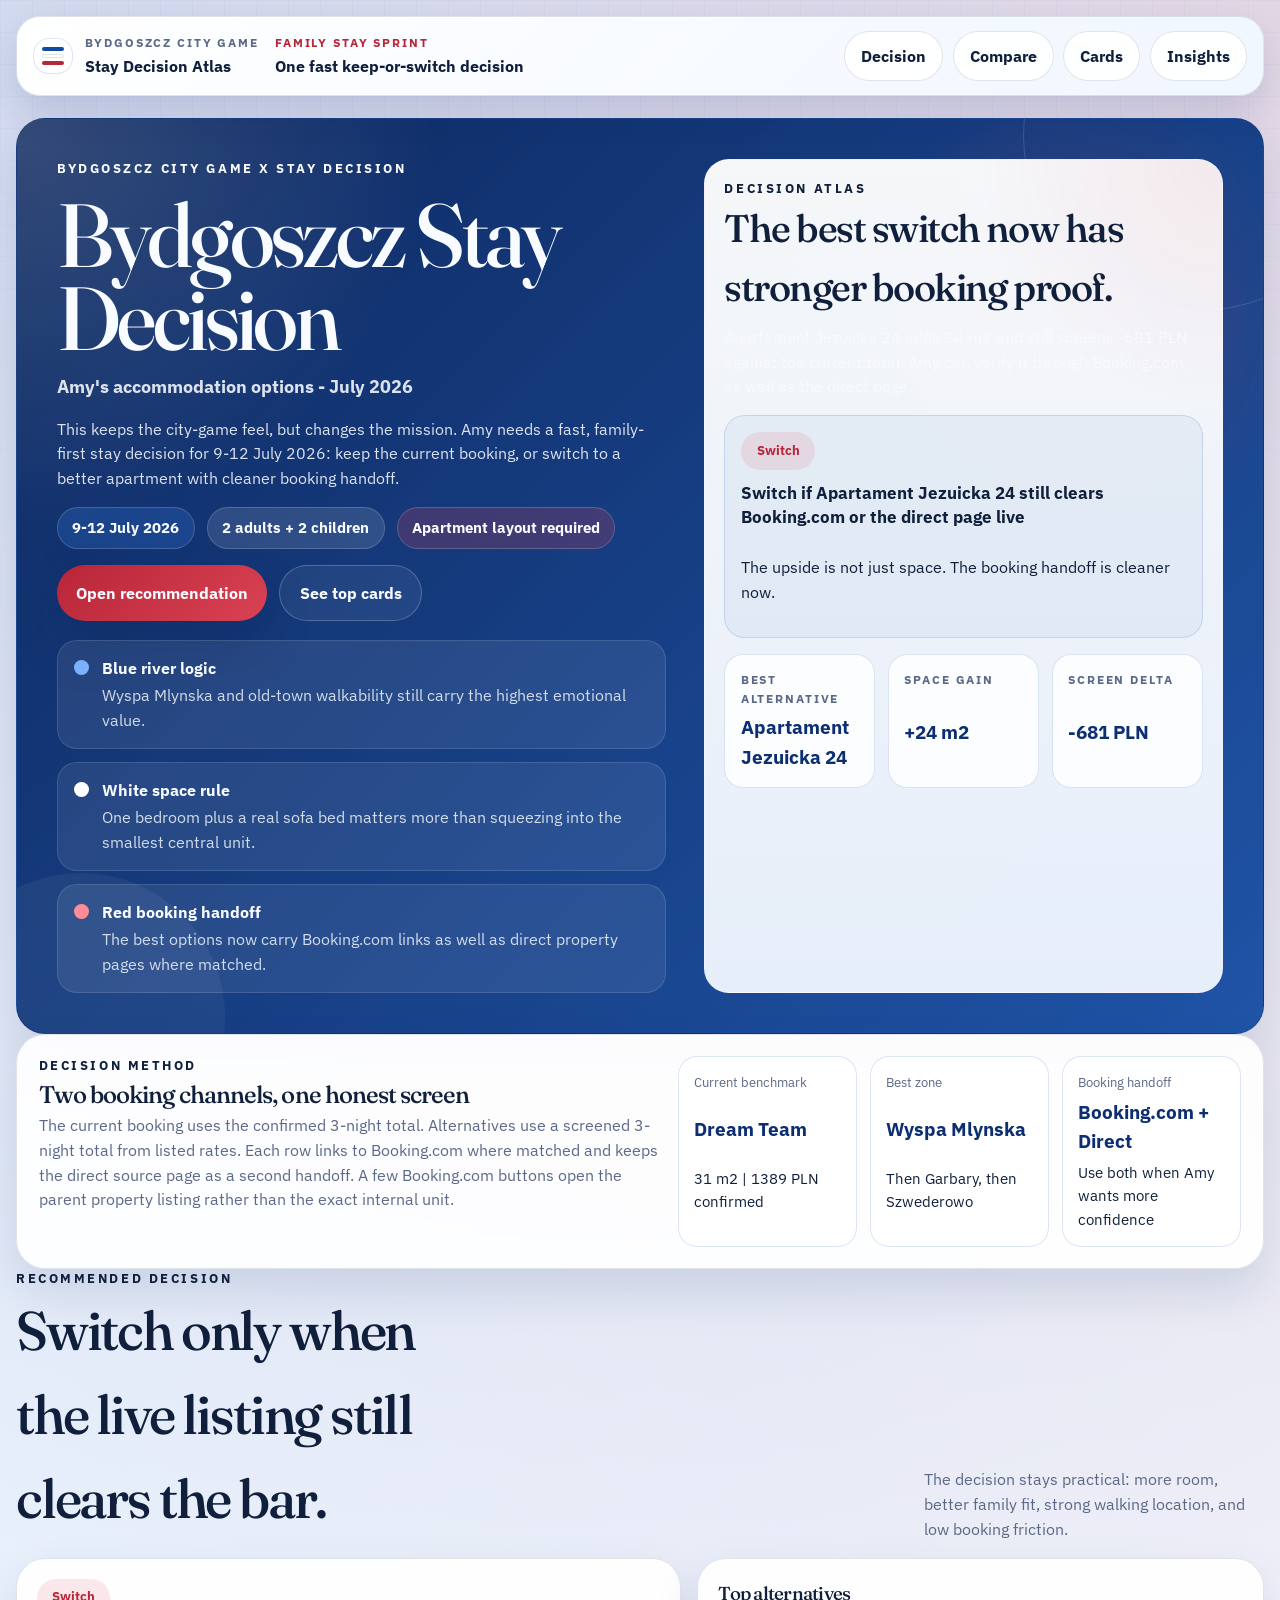
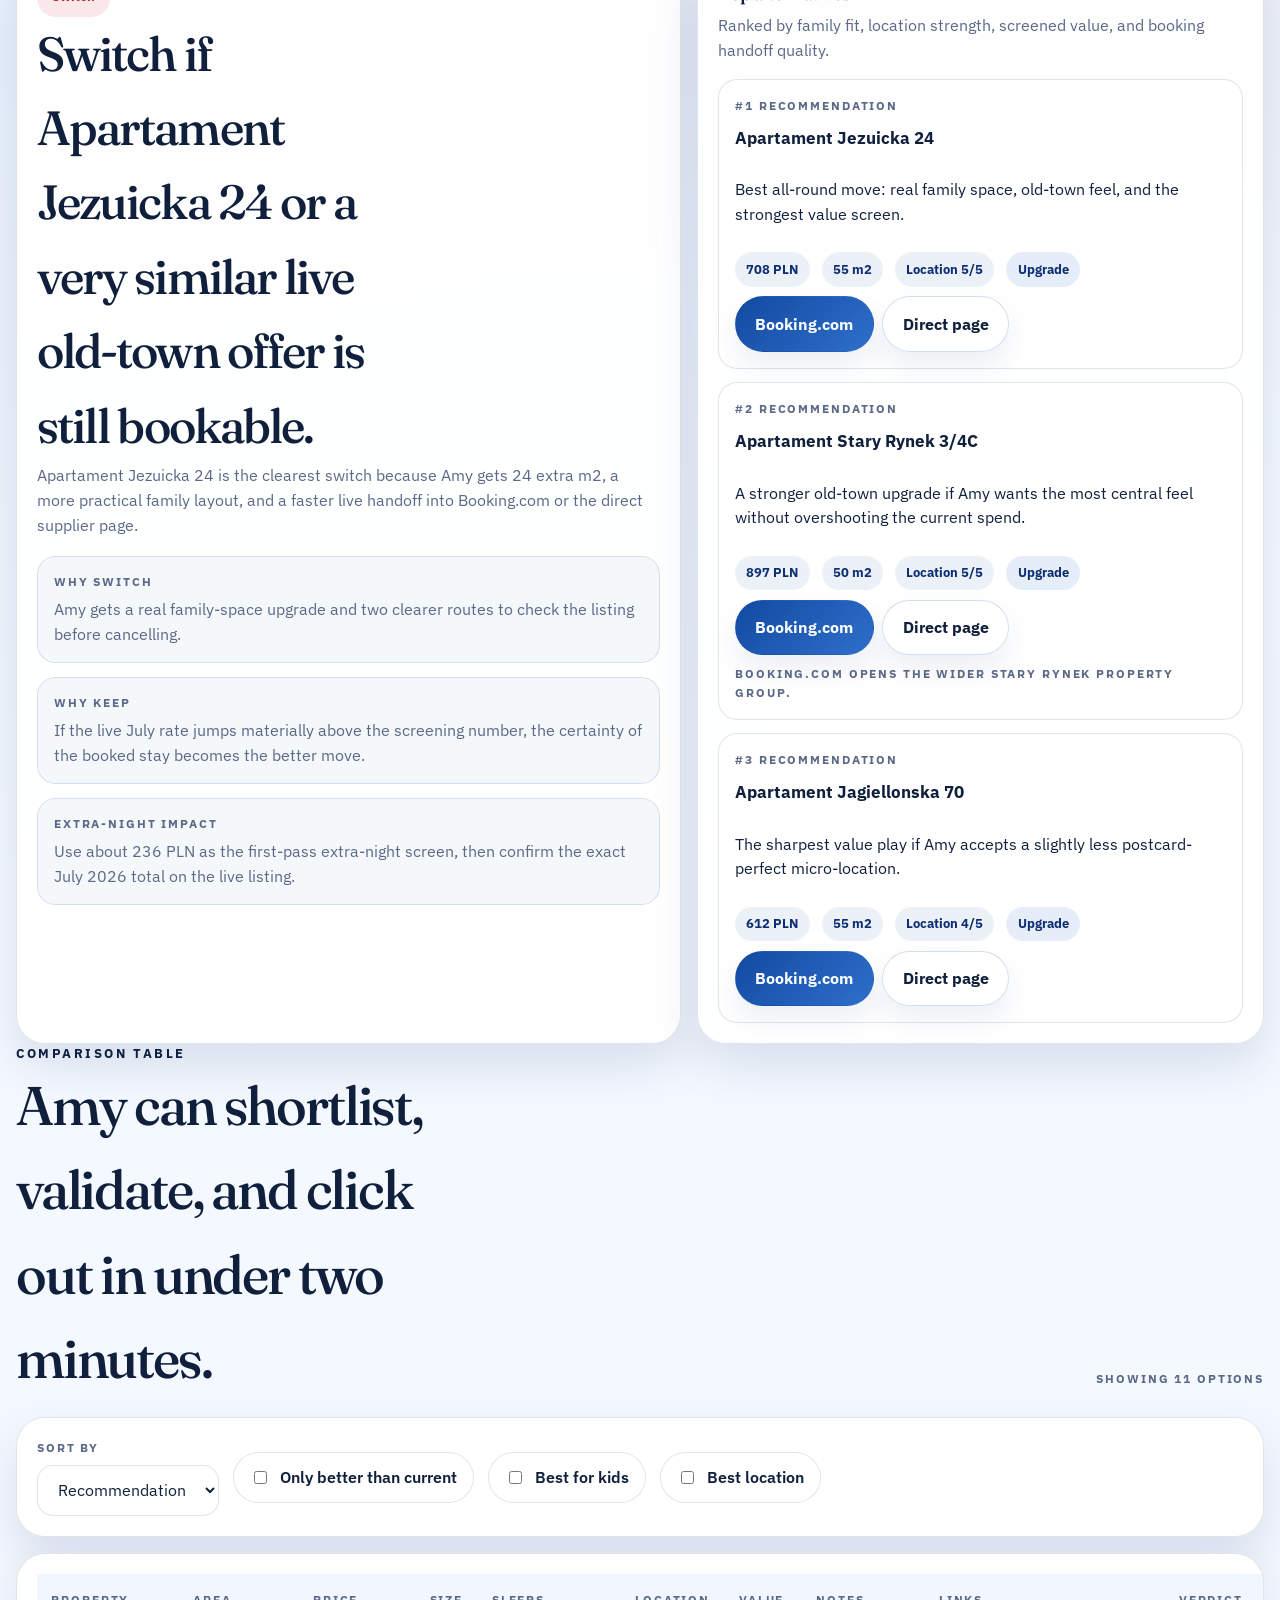
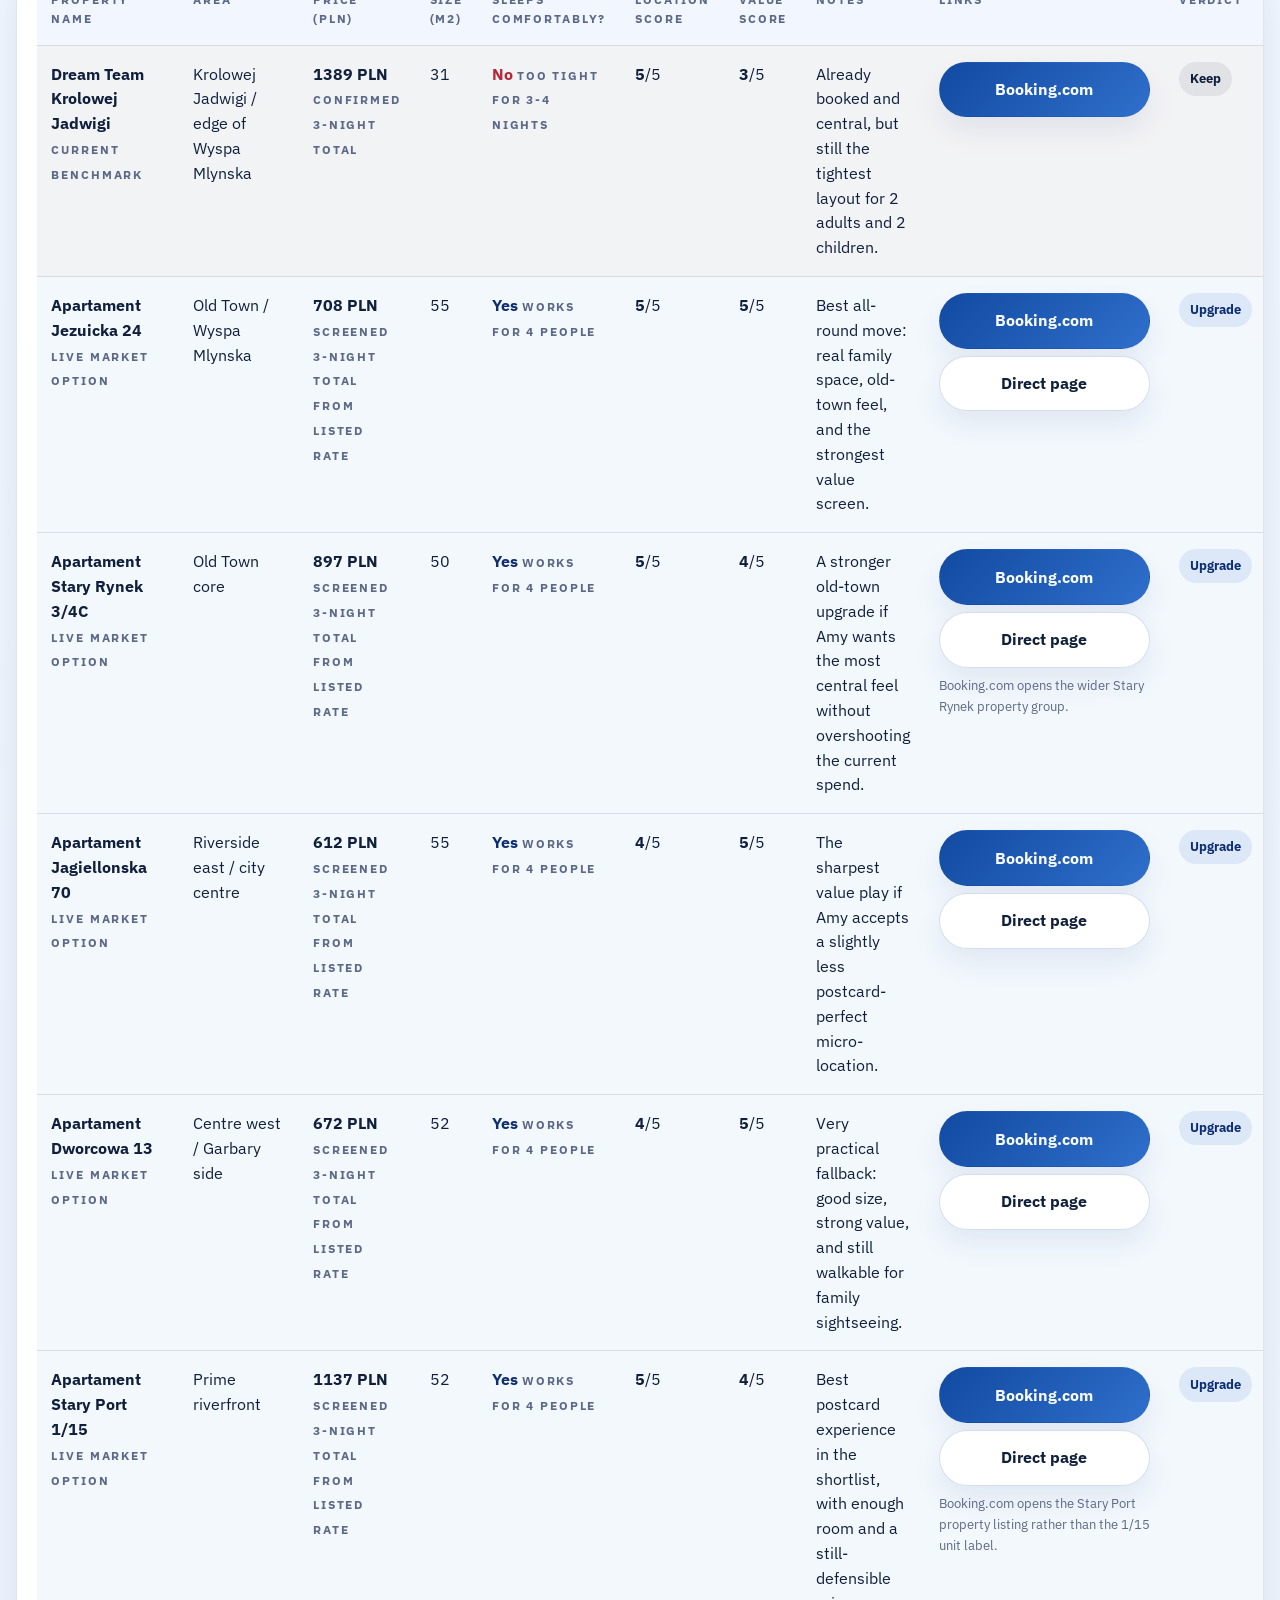
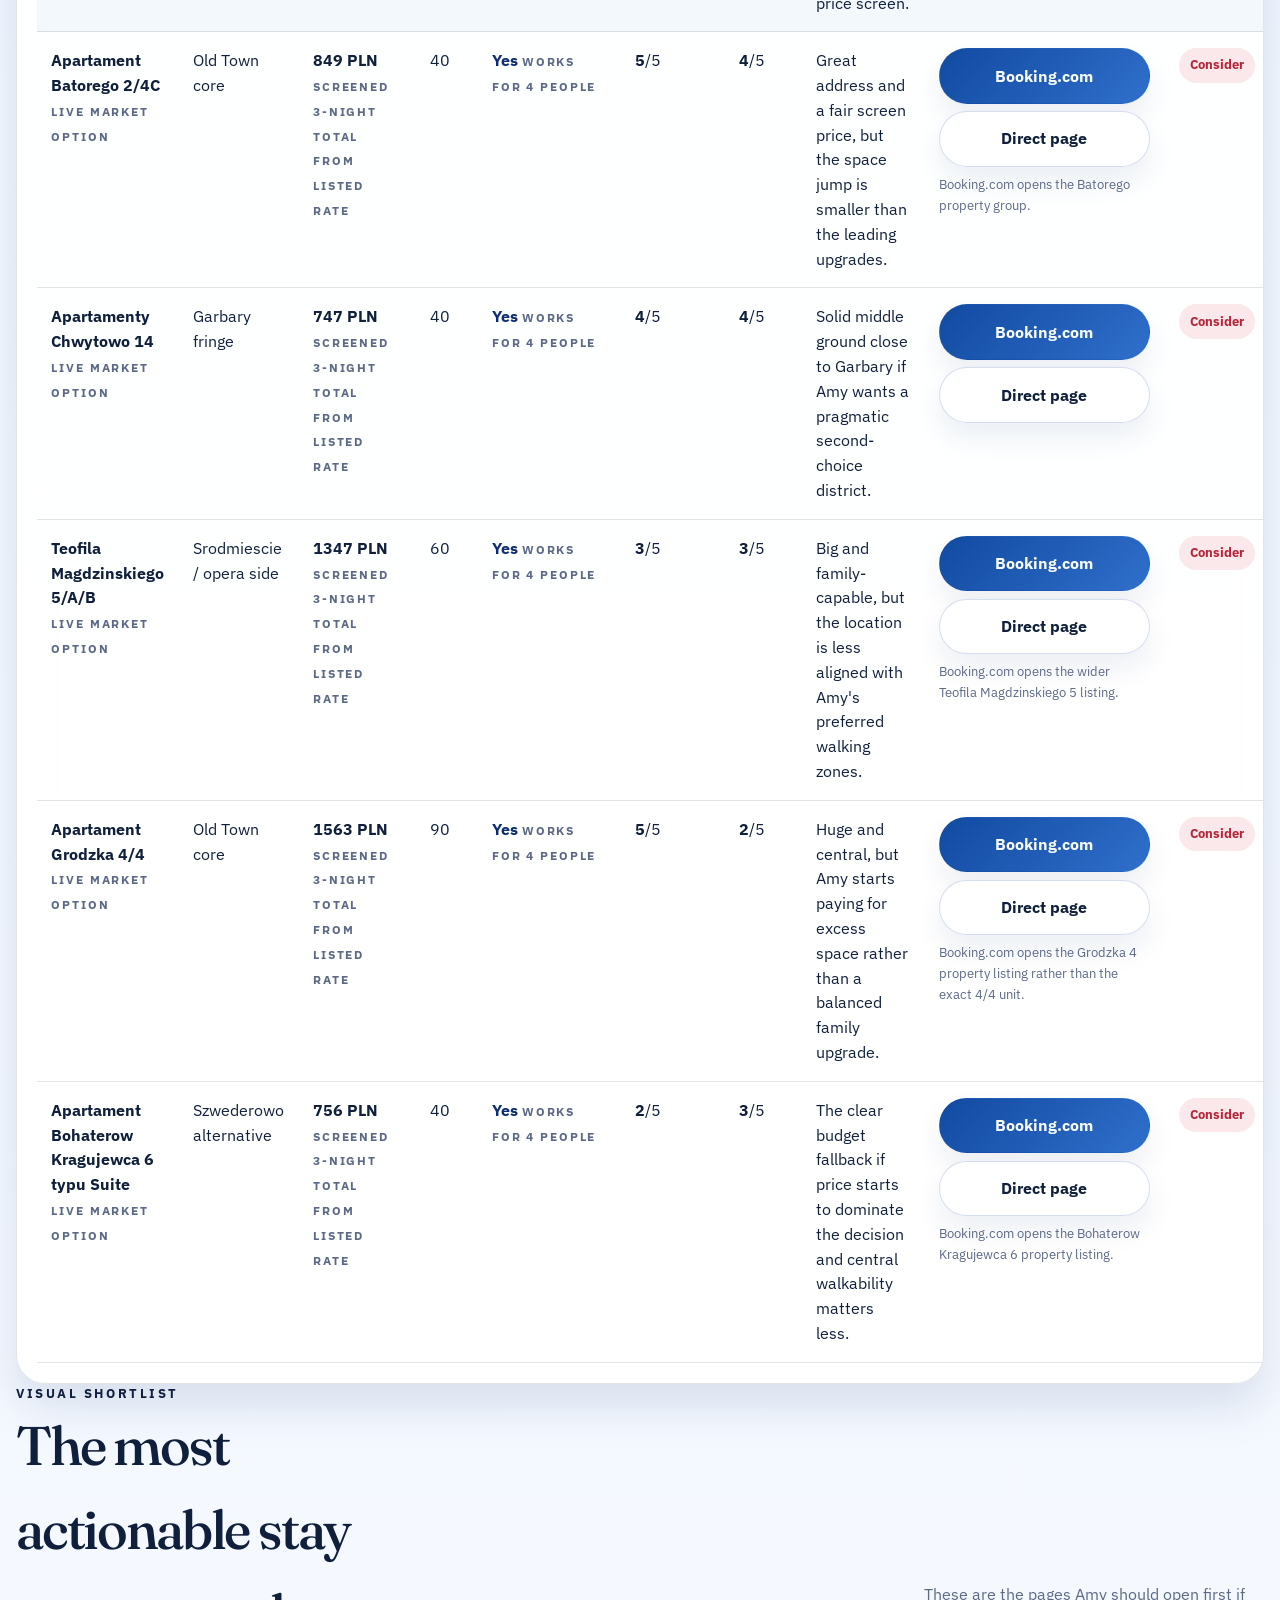
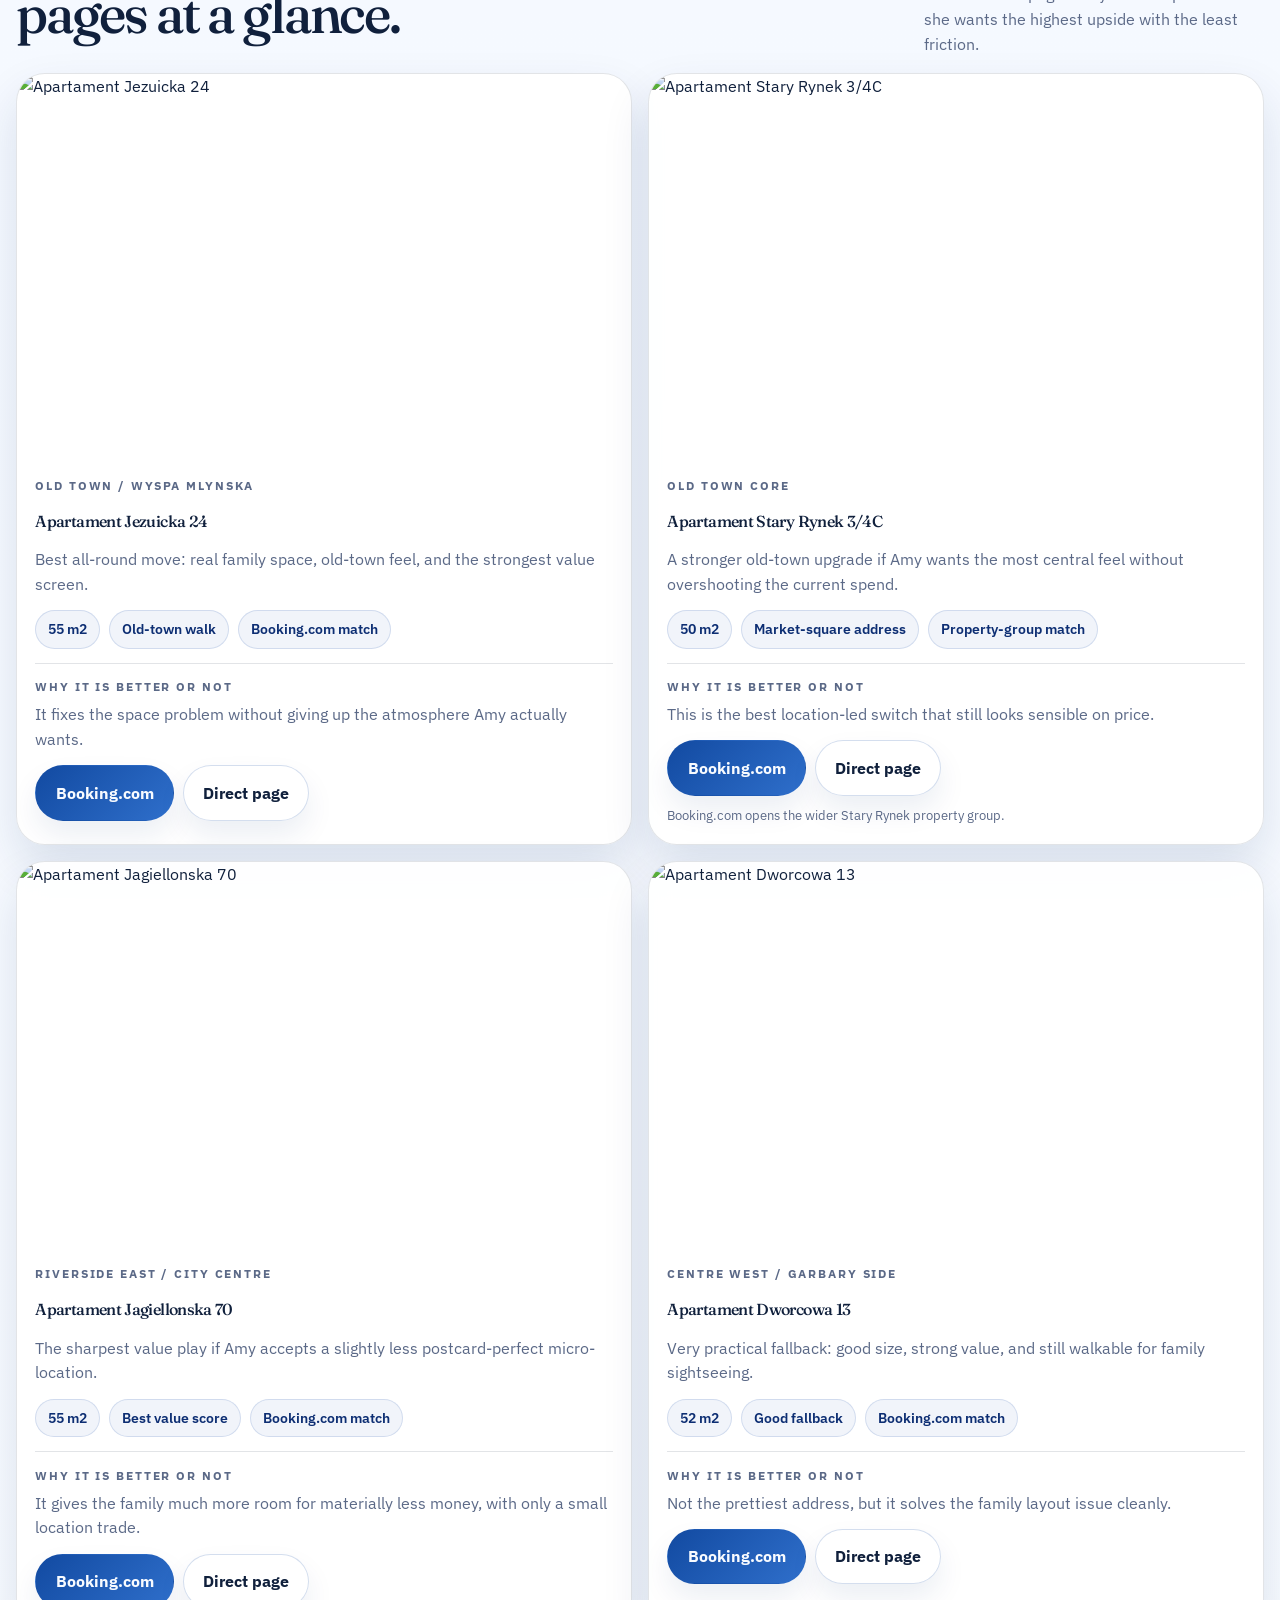
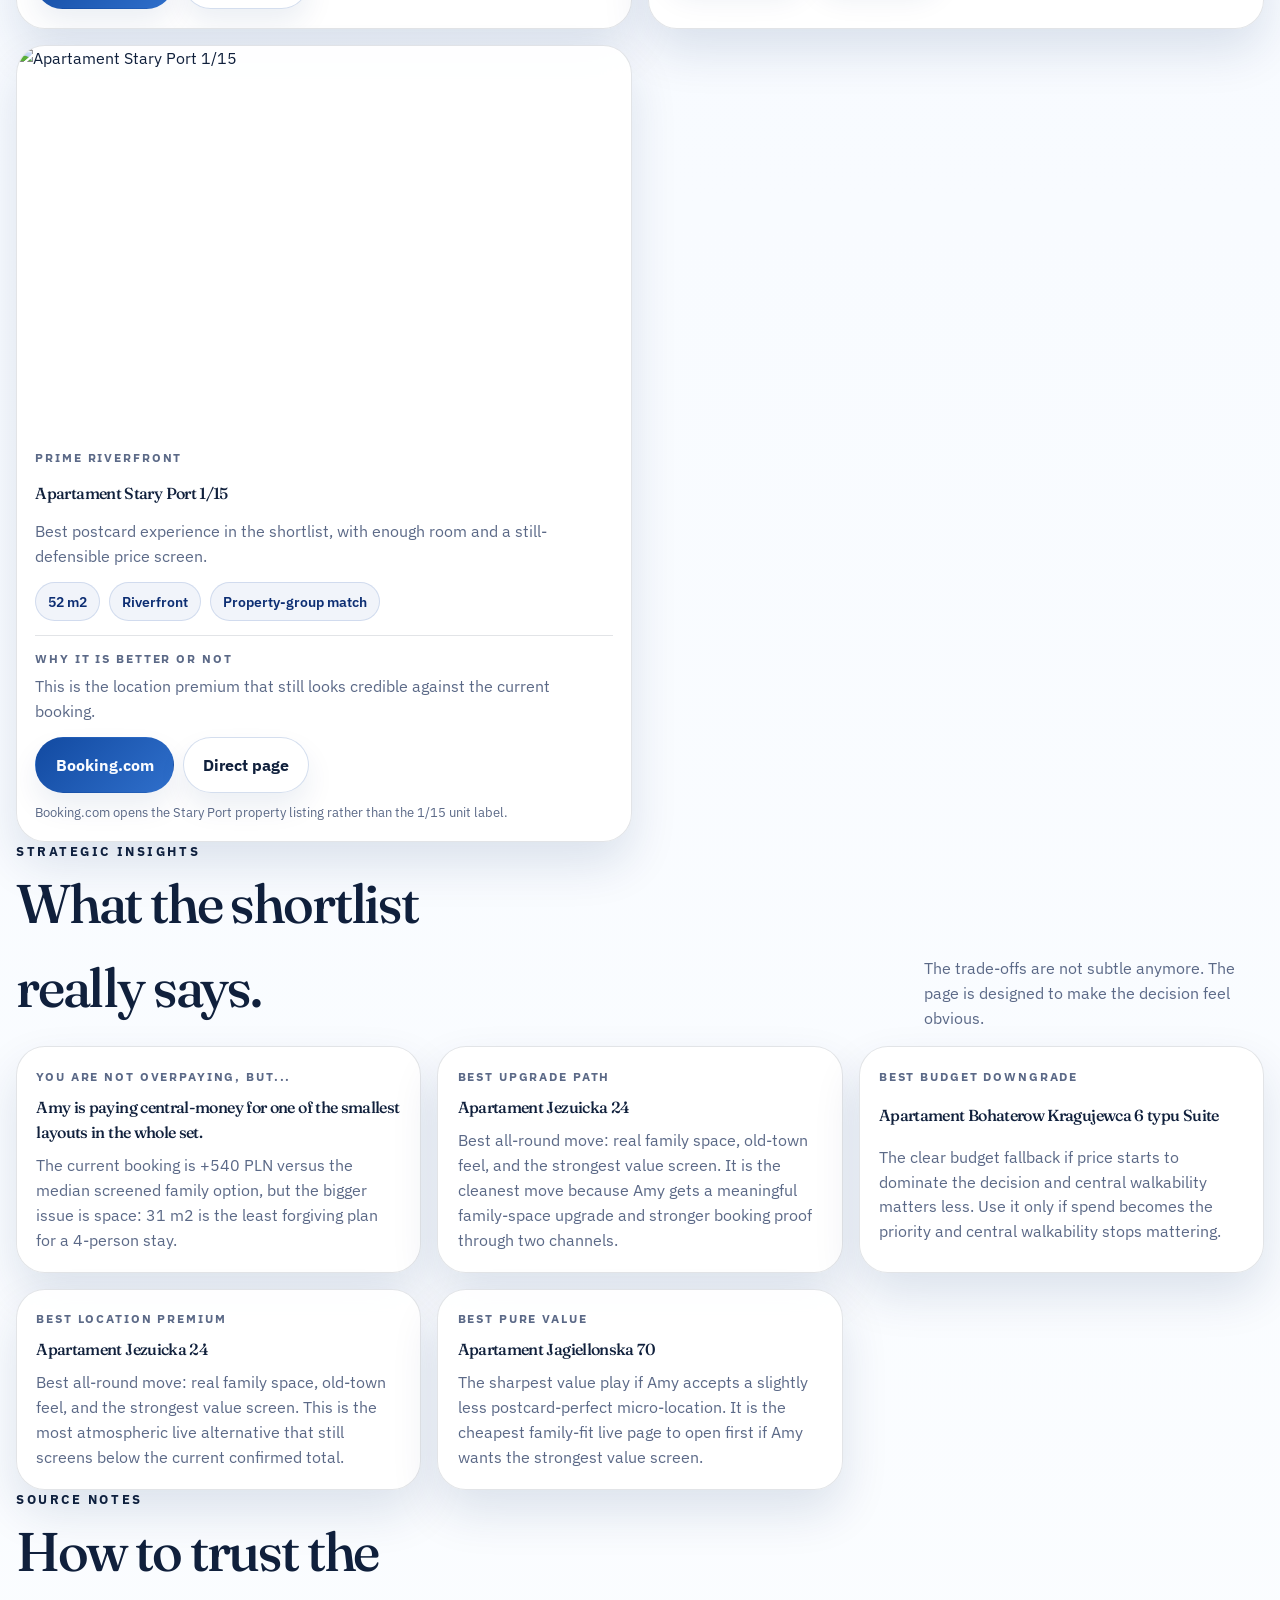
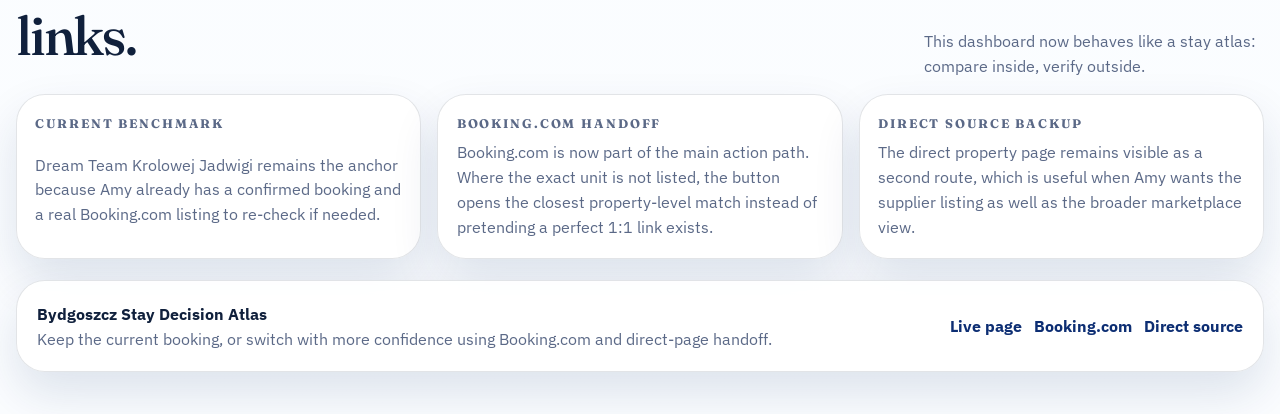
==== commit 88b5f9c4: "Fix merge artifacts in stay decision page" ====
--- a/bydgoszcz-stay-decision/index.html
+++ b/bydgoszcz-stay-decision/index.html
@@ -1,8 +1,4 @@
-<<<<<<< HEAD
 <!DOCTYPE html>
-=======
-﻿<!DOCTYPE html>
->>>>>>> origin/main
 <html lang="en">
 <head>
   <meta charset="UTF-8">
@@ -10,16 +6,11 @@
   <title>Bydgoszcz Stay Decision | Amy's accommodation options - July 2026</title>
   <meta
     name="description"
-<<<<<<< HEAD
     content="A city-game-branded decision dashboard to help Amy choose the best family stay in Bydgoszcz for July 2026."
-=======
-    content="A clean decision dashboard comparing Amy's family accommodation options in Bydgoszcz for 9-12 July 2026."
->>>>>>> origin/main
   >
   <link rel="preconnect" href="https://fonts.googleapis.com">
   <link rel="preconnect" href="https://fonts.gstatic.com" crossorigin>
   <link
-<<<<<<< HEAD
     href="https://fonts.googleapis.com/css2?family=Fraunces:opsz,wght@9..144,400;500;600&family=IBM+Plex+Sans:wght@400;500;600;700&display=swap"
     rel="stylesheet"
   >
@@ -49,30 +40,11 @@
         <a href="#decision">Decision</a>
         <a href="#compare">Compare</a>
         <a href="#cards">Cards</a>
-=======
-    href="https://fonts.googleapis.com/css2?family=Fraunces:opsz,wght@9..144,500;600;700&family=Instrument+Sans:wght@400;500;600;700&display=swap"
-    rel="stylesheet"
-  >
-  <link rel="stylesheet" href="styles.css">
-</head>
-<body>
-  <div class="page-shell">
-    <header class="topbar">
-      <a class="brand" href="#top">
-        <span class="brand-mark"></span>
-        <span>Bydgoszcz Stay Decision</span>
-      </a>
-      <nav class="topnav" aria-label="Page sections">
-        <a href="#decision">Decision</a>
-        <a href="#compare">Compare</a>
-        <a href="#cards">Top picks</a>
->>>>>>> origin/main
         <a href="#insights">Insights</a>
       </nav>
     </header>
 
     <main id="top">
-<<<<<<< HEAD
       <section class="hero-panel stay-hero">
         <div class="hero-copy">
           <p class="kicker">Bydgoszcz City Game x Stay Decision</p>
@@ -116,39 +88,10 @@
                 <strong>Red booking handoff</strong>
                 <p>The best options now carry Booking.com links as well as direct property pages where matched.</p>
               </div>
-=======
-      <section class="hero">
-        <div class="hero-copy">
-          <p class="eyebrow">Family stay decision dashboard</p>
-          <h1>Bydgoszcz Stay Decision</h1>
-          <p class="subtitle">Amy's accommodation options - July 2026</p>
-          <p class="hero-text">
-            The page now works as a real booking handoff. The current booking stays the benchmark,
-            and every alternative below opens a live public offer page so Amy can move from shortlist
-            to booking check without guessing where the data came from.
-          </p>
-
-          <div class="hero-signals">
-            <article class="signal-card">
-              <span class="signal-label">Current booking</span>
-              <strong>Dream Team Krolowej Jadwigi</strong>
-              <span>31 m2 | 1389 PLN confirmed</span>
-            </article>
-            <article class="signal-card">
-              <span class="signal-label">Target to beat</span>
-              <strong>50+ m2 near the old town</strong>
-              <span>Keep the family setup practical, not just central</span>
-            </article>
-            <article class="signal-card">
-              <span class="signal-label">Now actionable</span>
-              <strong id="heroTake">Every alternative now opens a real offer page</strong>
-              <span id="heroSupport">Use the table to shortlist, then click through to confirm the live July rate.</span>
->>>>>>> origin/main
-            </article>
-          </div>
-        </div>
-
-<<<<<<< HEAD
+            </article>
+          </div>
+        </div>
+
         <aside class="atlas-panel">
           <div class="atlas-heading">
             <div>
@@ -214,45 +157,10 @@
             <span>Use both when Amy wants more confidence</span>
           </article>
         </div>
-=======
-        <aside class="hero-panel">
-          <p class="panel-kicker">Decision snapshot</p>
-          <div class="hero-pill" id="heroDecisionPill">Switch</div>
-          <h2 id="heroDecisionHeading">The best switch is now directly clickable.</h2>
-          <p id="heroDecisionText">
-            Amy no longer has to trust an abstract comp table. The best-ranked alternatives now open
-            to real offer pages, which makes the final decision cleaner and faster.
-          </p>
-          <dl class="decision-metrics">
-            <div>
-              <dt>Best alternative</dt>
-              <dd id="metricBestOption">Apartament Jezuicka 24</dd>
-            </div>
-            <div>
-              <dt>Space gain</dt>
-              <dd id="metricSpaceGain">+24 m2</dd>
-            </div>
-            <div>
-              <dt>Screen delta</dt>
-              <dd id="metricBudgetDelta">-681 PLN</dd>
-            </div>
-          </dl>
-        </aside>
-      </section>
-
-      <section class="method-note">
-        <p>
-          The current booking uses the confirmed 3-night total. Every alternative now links to a
-          direct public offer page. To keep the table comparable, the price column screens a
-          3-night total from the public listed "from" rate, so Amy should click the offer to confirm
-          exact live pricing and availability for 9-12 July 2026.
-        </p>
->>>>>>> origin/main
       </section>
 
       <section class="decision-section" id="decision">
         <div class="section-heading">
-<<<<<<< HEAD
           <div>
             <p class="kicker">Recommended Decision</p>
             <h2>Switch only when the live listing still clears the bar.</h2>
@@ -261,10 +169,6 @@
             The decision stays practical: more room, better family fit, strong walking location,
             and low booking friction.
           </p>
-=======
-          <p class="eyebrow">Recommended Decision</p>
-          <h2>Switch only if the click-through offer still holds up live.</h2>
->>>>>>> origin/main
         </div>
 
         <div class="decision-layout">
@@ -273,43 +177,26 @@
             <h3 id="decisionTitle">Switch if Apartament Jezuicka 24 or a similar live old-town page is still bookable.</h3>
             <p id="decisionReason">
               Dream Team still wins on certainty, but the family gives up too much breathing room.
-<<<<<<< HEAD
               The strongest live alternatives now give Amy both a clearer shortlist and a better
               booking path.
-=======
-              The best live alternatives now give Amy both a clearer shortlist and a direct path to
-              the actual listing page.
->>>>>>> origin/main
             </p>
             <div class="decision-points">
               <div>
                 <span>Why switch</span>
                 <p id="whySwitch">
-<<<<<<< HEAD
                   The leading options add real family space and now link into Booking.com as well as the direct listing.
-=======
-                  The leading live offers add real family space and let Amy click straight into the listing.
->>>>>>> origin/main
                 </p>
               </div>
               <div>
                 <span>Why keep</span>
                 <p id="whyKeep">
-<<<<<<< HEAD
                   If live July pricing jumps or the cleaner layouts disappear, the current booking stays the low-risk move.
-=======
-                  If live July pricing jumps or availability disappears, the current booking remains the low-risk move.
->>>>>>> origin/main
                 </p>
               </div>
               <div>
                 <span>Extra-night impact</span>
                 <p id="extraNight">
-<<<<<<< HEAD
                   Use the listed nightly floor as the screen, then confirm the real July total on the live page before changing course.
-=======
-                  The listed nightly floor is useful for screening, but the final extra-night cost still needs live confirmation on the offer page.
->>>>>>> origin/main
                 </p>
               </div>
             </div>
@@ -318,11 +205,7 @@
           <aside class="decision-ranking">
             <div class="ranking-head">
               <h3>Top alternatives</h3>
-<<<<<<< HEAD
               <p>Ranked by family fit, location strength, screened value, and booking handoff quality.</p>
-=======
-              <p>Ranked by family fit, location strength, value screen, and live click-through quality.</p>
->>>>>>> origin/main
             </div>
             <div class="ranking-list" id="rankingList"></div>
           </aside>
@@ -332,13 +215,8 @@
       <section class="comparison-section" id="compare">
         <div class="section-heading comparison-head">
           <div>
-<<<<<<< HEAD
             <p class="kicker">Comparison Table</p>
             <h2>Amy can shortlist, validate, and click out in under two minutes.</h2>
-=======
-            <p class="eyebrow">Comparison Table</p>
-            <h2>Amy can shortlist and open the right offer in under two minutes.</h2>
->>>>>>> origin/main
           </div>
           <p class="comparison-count" id="comparisonCount">Showing 11 options</p>
         </div>
@@ -382,11 +260,7 @@
                 <th>Location Score</th>
                 <th>Value Score</th>
                 <th>Notes</th>
-<<<<<<< HEAD
                 <th>Links</th>
-=======
-                <th>Offer</th>
->>>>>>> origin/main
                 <th>Verdict</th>
               </tr>
             </thead>
@@ -397,7 +271,6 @@
 
       <section class="cards-section" id="cards">
         <div class="section-heading">
-<<<<<<< HEAD
           <div>
             <p class="kicker">Visual Shortlist</p>
             <h2>The most actionable stay pages at a glance.</h2>
@@ -405,17 +278,12 @@
           <p class="section-copy section-copy-tight">
             These are the pages Amy should open first if she wants the highest upside with the least friction.
           </p>
-=======
-          <p class="eyebrow">Visual Shortlist</p>
-          <h2>The top live pages at a glance.</h2>
->>>>>>> origin/main
         </div>
         <div class="cards-grid" id="cardsGrid"></div>
       </section>
 
       <section class="insights-section" id="insights">
         <div class="section-heading">
-<<<<<<< HEAD
           <div>
             <p class="kicker">Strategic Insights</p>
             <h2>What the shortlist really says.</h2>
@@ -423,17 +291,12 @@
           <p class="section-copy section-copy-tight">
             The trade-offs are not subtle anymore. The page is designed to make the decision feel obvious.
           </p>
-=======
-          <p class="eyebrow">Strategic Insights</p>
-          <h2>What matters most once the offers are real and clickable.</h2>
->>>>>>> origin/main
         </div>
         <div class="insights-grid" id="insightsGrid"></div>
       </section>
 
       <section class="source-section">
         <div class="section-heading">
-<<<<<<< HEAD
           <div>
             <p class="kicker">Source Notes</p>
             <h2>How to trust the links.</h2>
@@ -441,16 +304,11 @@
           <p class="section-copy section-copy-tight">
             This dashboard now behaves like a stay atlas: compare inside, verify outside.
           </p>
-=======
-          <p class="eyebrow">Source Notes</p>
-          <h2>What this decision is built on.</h2>
->>>>>>> origin/main
         </div>
         <div class="source-grid">
           <article>
             <h3>Current benchmark</h3>
             <p>
-<<<<<<< HEAD
               Dream Team Krolowej Jadwigi remains the anchor because Amy already has a confirmed
               booking and a real Booking.com listing to re-check if needed.
             </p>
@@ -467,31 +325,12 @@
             <p>
               The direct property page remains visible as a second route, which is useful when Amy
               wants the supplier listing as well as the broader marketplace view.
-=======
-              Dream Team Krolowej Jadwigi stays the benchmark because it is already booked for
-              roughly 1389 PLN total.
-            </p>
-          </article>
-          <article>
-            <h3>Direct offer pages</h3>
-            <p>
-              Every alternative row now points to a real public detail page, mainly from the
-              booking-bydgoszcz inventory, so Amy can open the exact listing instead of a proxy comp.
-            </p>
-          </article>
-          <article>
-            <h3>How to use it</h3>
-            <p>
-              Use green rows as the first live tabs to open. Treat the table as a decision screen,
-              then confirm the final July rate on the offer page before switching.
->>>>>>> origin/main
             </p>
           </article>
         </div>
       </section>
     </main>
 
-<<<<<<< HEAD
     <footer class="project-note footer">
       <div>
         <strong>Bydgoszcz Stay Decision Atlas</strong>
@@ -501,24 +340,10 @@
         <a href="https://jakubgoscinny-creator.github.io/bydgoszcz-stay-decision/" target="_blank" rel="noreferrer">Live page</a>
         <a href="https://www.booking.com/" target="_blank" rel="noreferrer">Booking.com</a>
         <a href="https://booking-bydgoszcz.pl/offers/searching/true" target="_blank" rel="noreferrer">Direct source</a>
-=======
-    <footer class="footer">
-      <div>
-        <strong>Bydgoszcz Stay Decision</strong>
-        <span>Built for one fast move: keep the current booking, or click through to a stronger live offer.</span>
-      </div>
-      <div class="footer-meta">
-        <a href="https://booking-bydgoszcz.pl/offers/searching/true" target="_blank" rel="noreferrer">Direct offer source</a>
-        <a href="https://jakubgoscinny-creator.github.io/" target="_blank" rel="noreferrer">Live site</a>
->>>>>>> origin/main
       </div>
     </footer>
   </div>
 
-<<<<<<< HEAD
   <script src="./script.js"></script>
-=======
-  <script src="script.js"></script>
->>>>>>> origin/main
 </body>
 </html>
--- a/bydgoszcz-stay-decision/styles.css
+++ b/bydgoszcz-stay-decision/styles.css
@@ -1,4 +1,3 @@
-<<<<<<< HEAD
 :root {
   --display-font: "Fraunces", serif;
   --body-font: "IBM Plex Sans", sans-serif;
@@ -17,34 +16,6 @@
   --shadow-soft: 0 1.4rem 3rem rgba(11, 41, 96, 0.12);
   --shadow-strong: 0 1.6rem 3rem rgba(7, 27, 77, 0.22);
   --radius-xl: 1.8rem;
-=======
-﻿:root {
-  --paper: #f4f0e8;
-  --paper-strong: #ece5d7;
-  --surface: rgba(255, 251, 245, 0.86);
-  --surface-strong: rgba(255, 255, 255, 0.94);
-  --ink: #14222b;
-  --muted: #57636c;
-  --line: rgba(20, 34, 43, 0.12);
-  --line-strong: rgba(20, 34, 43, 0.22);
-  --river: #1d5867;
-  --river-soft: #e0edf0;
-  --brick: #b25438;
-  --olive: #5e745d;
-  --gold: #b88a2f;
-  --good: #dff1e4;
-  --good-ink: #1f6a3f;
-  --neutral: #fff1cf;
-  --neutral-ink: #946a15;
-  --bad: #f7ddd8;
-  --bad-ink: #8d3d2d;
-  --shadow: 0 30px 90px rgba(20, 34, 43, 0.14);
-  --radius-xl: 28px;
-  --radius-lg: 20px;
-  --radius-md: 14px;
-  --display: "Fraunces", serif;
-  --body: "Instrument Sans", sans-serif;
->>>>>>> origin/main
 }
 
 *,
@@ -59,7 +30,6 @@
 
 body {
   margin: 0;
-<<<<<<< HEAD
   min-width: 320px;
   min-height: 100vh;
   font-family: var(--body-font);
@@ -69,22 +39,12 @@
     radial-gradient(circle at top left, rgba(47, 111, 203, 0.18), transparent 25%),
     radial-gradient(circle at top right, rgba(217, 66, 82, 0.14), transparent 20%),
     linear-gradient(180deg, #f7fbff 0%, #f2f7ff 46%, #fbfdff 100%);
-=======
-  font-family: var(--body);
-  color: var(--ink);
-  background:
-    radial-gradient(circle at top left, rgba(184, 138, 47, 0.2), transparent 28%),
-    radial-gradient(circle at 85% 12%, rgba(29, 88, 103, 0.16), transparent 22%),
-    linear-gradient(180deg, var(--paper), #faf6ef 42%, var(--paper-strong));
-  min-height: 100vh;
->>>>>>> origin/main
 }
 
 body::before {
   content: "";
   position: fixed;
   inset: 0;
-<<<<<<< HEAD
   z-index: 0;
   pointer-events: none;
   background:
@@ -99,15 +59,6 @@
 input,
 select {
   font: inherit;
-=======
-  pointer-events: none;
-  background:
-    linear-gradient(rgba(20, 34, 43, 0.03) 1px, transparent 1px),
-    linear-gradient(90deg, rgba(20, 34, 43, 0.03) 1px, transparent 1px);
-  background-size: 34px 34px;
-  mask-image: linear-gradient(180deg, rgba(0, 0, 0, 0.72), transparent 88%);
-  opacity: 0.5;
->>>>>>> origin/main
 }
 
 img {
@@ -115,7 +66,6 @@
   max-width: 100%;
 }
 
-<<<<<<< HEAD
 .app-shell {
   position: relative;
   z-index: 1;
@@ -236,55 +186,10 @@
 
 .chrome-progress {
   color: var(--city-red-700);
-=======
-a {
-  color: inherit;
-}
-
-button,
-select,
-input {
-  font: inherit;
-}
-
-.page-shell {
-  width: min(1220px, calc(100vw - 28px));
-  margin: 0 auto;
-  position: relative;
-  z-index: 1;
-}
-
-.topbar {
-  display: flex;
-  justify-content: space-between;
-  align-items: center;
-  gap: 20px;
-  padding: 18px 0;
-  border-bottom: 1px solid var(--line);
-}
-
-.brand {
-  display: inline-flex;
-  align-items: center;
-  gap: 12px;
-  font-size: 0.88rem;
-  letter-spacing: 0.12em;
-  text-transform: uppercase;
-  text-decoration: none;
-}
-
-.brand-mark {
-  width: 14px;
-  height: 14px;
-  border-radius: 50%;
-  background: linear-gradient(135deg, var(--brick), var(--river));
-  box-shadow: 0 0 0 6px rgba(29, 88, 103, 0.1);
->>>>>>> origin/main
 }
 
 .topnav {
   display: flex;
-<<<<<<< HEAD
   flex-wrap: wrap;
   gap: 0.6rem;
   justify-content: flex-end;
@@ -317,86 +222,6 @@
 
 .hero-panel,
 .memory-banner,
-=======
-  gap: 16px;
-  flex-wrap: wrap;
-  font-size: 0.92rem;
-}
-
-.topnav a {
-  color: var(--muted);
-  text-decoration: none;
-}
-
-.hero,
-.decision-layout {
-  display: grid;
-  gap: 22px;
-}
-
-.hero {
-  padding: 34px 0 18px;
-}
-
-.eyebrow,
-.panel-kicker,
-.signal-label {
-  letter-spacing: 0.18em;
-  text-transform: uppercase;
-  font-size: 0.74rem;
-  color: var(--muted);
-}
-
-.hero h1,
-.section-heading h2,
-.hero-panel h2,
-.decision-main h3,
-.ranking-head h3,
-.source-section h3 {
-  font-family: var(--display);
-  margin: 0;
-  line-height: 0.95;
-  letter-spacing: -0.05em;
-}
-
-.hero h1 {
-  font-size: clamp(3.2rem, 10vw, 6.8rem);
-  max-width: 10ch;
-  margin-top: 12px;
-}
-
-.subtitle {
-  margin: 16px 0 0;
-  font-size: clamp(1.1rem, 3vw, 1.55rem);
-  font-weight: 600;
-  color: var(--river);
-}
-
-.hero-text,
-.decision-main p,
-.ranking-head p,
-.source-section p,
-.method-note p,
-.footer span {
-  color: var(--muted);
-  line-height: 1.7;
-}
-
-.hero-text {
-  max-width: 60ch;
-  margin: 18px 0 0;
-  font-size: 1rem;
-}
-
-.hero-signals {
-  display: grid;
-  gap: 14px;
-  margin-top: 24px;
-}
-
-.signal-card,
-.hero-panel,
->>>>>>> origin/main
 .decision-main,
 .decision-ranking,
 .controls-panel,
@@ -404,7 +229,6 @@
 .card-item,
 .insight-card,
 .source-grid article,
-<<<<<<< HEAD
 .project-note {
   border: 1px solid var(--city-line);
   border-radius: var(--radius-xl);
@@ -527,58 +351,6 @@
 .score-chip,
 .status-chip,
 .table-badge {
-=======
-.method-note,
-.footer {
-  border: 1px solid var(--line);
-  background: linear-gradient(180deg, var(--surface-strong), var(--surface));
-  box-shadow: var(--shadow);
-  backdrop-filter: blur(16px);
-}
-
-.signal-card,
-.source-grid article {
-  padding: 18px;
-  border-radius: var(--radius-md);
-}
-
-.signal-card strong {
-  display: block;
-  margin-top: 10px;
-  font-size: 1.04rem;
-}
-
-.signal-card span:last-child {
-  display: block;
-  margin-top: 6px;
-  color: var(--muted);
-}
-
-.hero-panel {
-  padding: 22px;
-  border-radius: var(--radius-xl);
-  position: relative;
-  overflow: hidden;
-}
-
-.hero-panel::after {
-  content: "";
-  position: absolute;
-  right: -40px;
-  bottom: -46px;
-  width: 180px;
-  height: 180px;
-  border-radius: 50%;
-  background: radial-gradient(circle, rgba(29, 88, 103, 0.18), transparent 68%);
-}
-
-.hero-pill,
-.decision-badge,
-.table-badge,
-.score-chip,
-.status-chip,
-.price-meta {
->>>>>>> origin/main
   display: inline-flex;
   align-items: center;
   justify-content: center;
@@ -586,7 +358,6 @@
   font-weight: 700;
 }
 
-<<<<<<< HEAD
 .badge {
   padding: 0.55rem 0.9rem;
   font-size: 0.92rem;
@@ -782,73 +553,6 @@
 
 .section-copy-tight {
   max-width: 34ch;
-=======
-.hero-pill,
-.decision-badge {
-  padding: 9px 15px;
-  background: rgba(223, 241, 228, 0.88);
-  color: var(--good-ink);
-  font-size: 0.88rem;
-  margin-top: 10px;
-}
-
-.hero-panel h2 {
-  font-size: clamp(2rem, 5vw, 3.4rem);
-  max-width: 10ch;
-  margin-top: 18px;
-}
-
-.hero-panel p {
-  margin-top: 14px;
-  max-width: 38ch;
-}
-
-.decision-metrics {
-  display: grid;
-  gap: 12px;
-  margin: 22px 0 0;
-  position: relative;
-  z-index: 1;
-}
-
-.decision-metrics div {
-  padding: 14px 16px;
-  border-radius: var(--radius-md);
-  border: 1px solid var(--line);
-  background: rgba(255, 255, 255, 0.62);
-}
-
-.decision-metrics dt {
-  font-size: 0.8rem;
-  letter-spacing: 0.12em;
-  text-transform: uppercase;
-  color: var(--muted);
-}
-
-.decision-metrics dd {
-  margin: 6px 0 0;
-  font-size: 1.1rem;
-  font-weight: 700;
-}
-
-.method-note {
-  margin-top: 18px;
-  padding: 18px 20px;
-  border-radius: var(--radius-md);
-}
-
-.section-heading {
-  display: flex;
-  justify-content: space-between;
-  align-items: end;
-  gap: 18px;
-  margin-bottom: 18px;
-}
-
-.section-heading h2 {
-  font-size: clamp(2rem, 5vw, 3.5rem);
-  max-width: 12ch;
->>>>>>> origin/main
 }
 
 .decision-section,
@@ -856,7 +560,6 @@
 .cards-section,
 .insights-section,
 .source-section {
-<<<<<<< HEAD
   display: grid;
   gap: 1rem;
 }
@@ -877,32 +580,18 @@
   display: grid;
   grid-template-columns: minmax(0, 1.08fr) minmax(330px, 0.92fr);
   gap: 1rem;
-=======
-  padding: 42px 0 0;
->>>>>>> origin/main
 }
 
 .decision-main,
 .decision-ranking,
 .controls-panel,
 .table-wrap,
-<<<<<<< HEAD
 .project-note {
   padding: 1.25rem;
-=======
-.footer {
-  border-radius: var(--radius-xl);
-}
-
-.decision-main,
-.decision-ranking {
-  padding: 22px;
->>>>>>> origin/main
 }
 
 .decision-main h3 {
   font-size: clamp(1.9rem, 4vw, 3rem);
-<<<<<<< HEAD
   max-width: 12ch;
 }
 
@@ -924,51 +613,10 @@
 .ranking-head {
   display: grid;
   gap: 0.35rem;
-=======
-  margin-top: 18px;
-  max-width: 12ch;
-}
-
-.decision-reason,
-.decision-main p {
-  max-width: 58ch;
-}
-
-.decision-points {
-  display: grid;
-  gap: 14px;
-  margin-top: 24px;
-}
-
-.decision-points div {
-  padding: 16px 18px;
-  border-radius: var(--radius-md);
-  border: 1px solid var(--line);
-  background: rgba(255, 255, 255, 0.56);
-}
-
-.decision-points span,
-.ranking-item small,
-.card-meta,
-.insight-label,
-.source-grid h3 {
-  display: block;
-  letter-spacing: 0.12em;
-  text-transform: uppercase;
-  font-size: 0.78rem;
-  color: var(--muted);
-}
-
-.decision-points p,
-.insight-card p,
-.card-item p {
-  margin: 8px 0 0;
->>>>>>> origin/main
 }
 
 .ranking-list {
   display: grid;
-<<<<<<< HEAD
   gap: 0.85rem;
   margin-top: 1rem;
 }
@@ -984,40 +632,10 @@
 
 .ranking-item strong {
   font-size: 1.08rem;
-=======
-  gap: 12px;
-  margin-top: 18px;
-}
-
-.ranking-item {
-  padding: 16px;
-  border-radius: var(--radius-md);
-  border: 1px solid var(--line);
-  background: rgba(255, 255, 255, 0.58);
-}
-
-.ranking-item strong {
-  display: block;
-  font-size: 1.12rem;
-  margin-top: 7px;
-}
-
-.ranking-meta {
-  display: flex;
-  flex-wrap: wrap;
-  gap: 8px;
-  margin-top: 12px;
-}
-
-.ranking-actions,
-.card-actions {
-  margin-top: 16px;
->>>>>>> origin/main
 }
 
 .score-chip,
 .status-chip,
-<<<<<<< HEAD
 .table-badge {
   padding: 0.45rem 0.7rem;
   font-size: 0.8rem;
@@ -1026,128 +644,35 @@
 .score-chip {
   background: rgba(18, 74, 161, 0.08);
   color: var(--city-blue-900);
-=======
-.price-meta,
-.table-badge {
-  padding: 6px 10px;
-  font-size: 0.78rem;
-  letter-spacing: 0.02em;
-}
-
-.score-chip {
-  background: var(--river-soft);
-  color: var(--river);
->>>>>>> origin/main
 }
 
 .status-chip.is-upgrade,
 .table-badge.is-upgrade {
-<<<<<<< HEAD
   background: rgba(47, 111, 203, 0.12);
   color: var(--city-blue-900);
-=======
-  background: var(--good);
-  color: var(--good-ink);
->>>>>>> origin/main
 }
 
 .status-chip.is-consider,
 .table-badge.is-consider {
-<<<<<<< HEAD
   background: rgba(217, 66, 82, 0.12);
   color: var(--city-red-700);
-=======
-  background: var(--neutral);
-  color: var(--neutral-ink);
->>>>>>> origin/main
 }
 
 .status-chip.is-keep,
 .table-badge.is-keep {
-<<<<<<< HEAD
   background: rgba(16, 32, 60, 0.08);
   color: var(--city-ink);
-=======
-  background: rgba(29, 88, 103, 0.12);
-  color: var(--river);
-}
-
-.price-meta {
-  background: rgba(20, 34, 43, 0.08);
-  color: var(--muted);
-  font-weight: 600;
-}
-
-.comparison-head h2 {
-  max-width: 12ch;
-}
-
-.comparison-count {
-  margin: 0;
-  color: var(--muted);
-}
-
-.offer-link {
-  display: inline-flex;
-  align-items: center;
-  justify-content: center;
-  min-height: 42px;
-  padding: 10px 16px;
-  border-radius: 999px;
-  border: 1px solid rgba(29, 88, 103, 0.16);
-  background: linear-gradient(135deg, rgba(29, 88, 103, 0.96), rgba(22, 64, 76, 0.96));
-  color: #f8fbfc;
-  font-size: 0.88rem;
-  font-weight: 700;
-  text-decoration: none;
-  box-shadow: 0 16px 30px rgba(29, 88, 103, 0.2);
-  transition: transform 0.18s ease, box-shadow 0.18s ease, background 0.18s ease;
-}
-
-.offer-link:hover {
-  transform: translateY(-1px);
-  box-shadow: 0 20px 36px rgba(29, 88, 103, 0.24);
-}
-
-.offer-link:focus-visible {
-  outline: 3px solid rgba(184, 138, 47, 0.36);
-  outline-offset: 2px;
-}
-
-.offer-link--muted {
-  border-color: var(--line);
-  background: rgba(20, 34, 43, 0.08);
-  color: var(--muted);
-  box-shadow: none;
-}
-
-.offer-link--muted:hover {
-  transform: none;
-  box-shadow: none;
-}
-
-.offer-link--table {
-  width: 100%;
-  min-width: 116px;
->>>>>>> origin/main
 }
 
 .controls-panel {
   display: flex;
   flex-wrap: wrap;
-<<<<<<< HEAD
   align-items: center;
   gap: 0.85rem;
-=======
-  gap: 12px;
-  align-items: center;
-  padding: 18px;
->>>>>>> origin/main
 }
 
 .control-field {
   display: grid;
-<<<<<<< HEAD
   gap: 0.45rem;
   min-width: 180px;
 }
@@ -1158,29 +683,11 @@
   background: rgba(255, 255, 255, 0.95);
   color: var(--city-ink);
   padding: 0.85rem 1rem;
-=======
-  gap: 8px;
-  min-width: 180px;
-}
-
-.control-field span {
-  font-size: 0.86rem;
-  color: var(--muted);
-}
-
-.control-field select {
-  border: 1px solid var(--line);
-  border-radius: 12px;
-  background: rgba(255, 255, 255, 0.9);
-  color: var(--ink);
-  padding: 10px 14px;
->>>>>>> origin/main
 }
 
 .toggle-chip {
   display: inline-flex;
   align-items: center;
-<<<<<<< HEAD
   gap: 0.65rem;
   min-height: 3rem;
   padding: 0.75rem 1rem;
@@ -1197,42 +704,19 @@
 }
 
 .table-wrap {
-=======
-  gap: 10px;
-  border: 1px solid var(--line);
-  border-radius: 999px;
-  padding: 10px 14px;
-  background: rgba(255, 255, 255, 0.68);
-  cursor: pointer;
-  user-select: none;
-}
-
-.toggle-chip input {
-  accent-color: var(--river);
-}
-
-.table-wrap {
-  margin-top: 16px;
->>>>>>> origin/main
   overflow: auto;
 }
 
 table {
   width: 100%;
-<<<<<<< HEAD
   min-width: 1080px;
   border-collapse: collapse;
-=======
-  border-collapse: collapse;
-  min-width: 1000px;
->>>>>>> origin/main
 }
 
 thead th {
   position: sticky;
   top: 0;
   z-index: 2;
-<<<<<<< HEAD
   padding: 1rem 0.9rem;
   text-align: left;
   background: rgba(241, 246, 255, 0.98);
@@ -1240,18 +724,10 @@
   font-size: 0.78rem;
   letter-spacing: 0.15em;
   text-transform: uppercase;
-=======
-  background: rgba(244, 240, 232, 0.96);
-  font-size: 0.78rem;
-  letter-spacing: 0.12em;
-  text-transform: uppercase;
-  color: var(--muted);
->>>>>>> origin/main
 }
 
 th,
 td {
-<<<<<<< HEAD
   padding: 1rem 0.9rem;
   text-align: left;
   vertical-align: top;
@@ -1272,28 +748,6 @@
 
 tbody tr.is-better {
   background: rgba(47, 111, 203, 0.05);
-=======
-  padding: 16px 14px;
-  text-align: left;
-  border-bottom: 1px solid var(--line);
-  vertical-align: top;
-}
-
-tbody tr {
-  transition: background-color 0.2s ease, transform 0.2s ease;
-}
-
-tbody tr:hover {
-  background: rgba(255, 255, 255, 0.64);
-}
-
-tbody tr.is-current {
-  background: rgba(29, 88, 103, 0.08);
-}
-
-tbody tr.is-better {
-  background: rgba(223, 241, 228, 0.38);
->>>>>>> origin/main
 }
 
 .property-cell strong,
@@ -1303,19 +757,8 @@
   font-size: 1rem;
 }
 
-<<<<<<< HEAD
 .table-note {
   max-width: 30ch;
-=======
-.property-cell span,
-.table-note,
-.table-price small,
-.comfort-cell span {
-  display: block;
-  margin-top: 5px;
-  color: var(--muted);
-  font-size: 0.9rem;
->>>>>>> origin/main
 }
 
 .comfort-cell {
@@ -1323,19 +766,11 @@
 }
 
 .comfort-cell.is-yes {
-<<<<<<< HEAD
   color: var(--city-blue-900);
 }
 
 .comfort-cell.is-no {
   color: var(--city-red-700);
-=======
-  color: var(--good-ink);
-}
-
-.comfort-cell.is-no {
-  color: var(--bad-ink);
->>>>>>> origin/main
 }
 
 .score-value {
@@ -1343,7 +778,6 @@
 }
 
 .table-offer {
-<<<<<<< HEAD
   min-width: 240px;
 }
 
@@ -1391,24 +825,17 @@
   width: 100%;
   font-size: 0.84rem;
   color: var(--city-muted);
-=======
-  min-width: 142px;
->>>>>>> origin/main
 }
 
 .cards-grid,
 .insights-grid,
 .source-grid {
   display: grid;
-<<<<<<< HEAD
   gap: 1rem;
 }
 
 .cards-grid {
   grid-template-columns: repeat(2, minmax(0, 1fr));
-=======
-  gap: 18px;
->>>>>>> origin/main
 }
 
 .card-item {
@@ -1417,32 +844,19 @@
 
 .card-item img {
   width: 100%;
-<<<<<<< HEAD
   aspect-ratio: 16 / 10;
-=======
-  aspect-ratio: 16 / 11;
->>>>>>> origin/main
   object-fit: cover;
 }
 
 .card-body {
-<<<<<<< HEAD
   display: grid;
   gap: 0.85rem;
   padding: 1.15rem;
-=======
-  padding: 18px;
-}
-
-.card-item h3 {
-  margin-top: 10px;
->>>>>>> origin/main
 }
 
 .card-highlights {
   display: flex;
   flex-wrap: wrap;
-<<<<<<< HEAD
   gap: 0.55rem;
 }
 
@@ -1483,53 +897,14 @@
   display: grid;
   gap: 0.45rem;
   padding: 1.15rem;
-=======
-  gap: 8px;
-  margin-top: 16px;
-}
-
-.card-highlights span {
-  padding: 7px 10px;
-  border-radius: 999px;
-  background: rgba(29, 88, 103, 0.1);
-  color: var(--river);
-  font-size: 0.84rem;
-}
-
-.card-why {
-  margin-top: 16px;
-  padding-top: 14px;
-  border-top: 1px solid var(--line);
-}
-
-.insight-card {
-  padding: 20px;
-  border-radius: var(--radius-lg);
-}
-
-.insight-card h3 {
-  margin-top: 12px;
-}
-
-.source-grid article {
->>>>>>> origin/main
   min-height: 100%;
 }
 
 .footer {
-<<<<<<< HEAD
   display: flex;
   justify-content: space-between;
   align-items: center;
   gap: 1rem;
-=======
-  margin: 44px 0 36px;
-  padding: 18px 20px;
-  display: flex;
-  justify-content: space-between;
-  gap: 18px;
-  align-items: center;
->>>>>>> origin/main
 }
 
 .footer strong {
@@ -1537,7 +912,6 @@
   font-size: 1.02rem;
 }
 
-<<<<<<< HEAD
 .footer-meta a {
   color: var(--city-blue-900);
   text-decoration: none;
@@ -1569,67 +943,10 @@
 
   .app-chrome {
     grid-template-columns: minmax(0, 1fr);
-=======
-.footer-meta {
-  display: flex;
-  gap: 14px;
-  flex-wrap: wrap;
-}
-
-.footer-meta a {
-  color: var(--river);
-  text-decoration: none;
-}
-
-@media (min-width: 720px) {
-  .hero {
-    grid-template-columns: minmax(0, 1.15fr) minmax(320px, 0.85fr);
     align-items: start;
   }
 
-  .hero-signals {
-    grid-template-columns: repeat(3, minmax(0, 1fr));
-  }
-
-  .decision-layout {
-    grid-template-columns: minmax(0, 1.15fr) minmax(320px, 0.85fr);
-  }
-
-  .cards-grid {
-    grid-template-columns: repeat(2, minmax(0, 1fr));
-  }
-
-  .insights-grid,
-  .source-grid {
-    grid-template-columns: repeat(2, minmax(0, 1fr));
-  }
-}
-
-@media (min-width: 1040px) {
-  .cards-grid {
-    grid-template-columns: repeat(3, minmax(0, 1fr));
-  }
-
-  .insights-grid {
-    grid-template-columns: repeat(4, minmax(0, 1fr));
-  }
-
-  .source-grid {
-    grid-template-columns: repeat(3, minmax(0, 1fr));
-  }
-}
-
-@media (max-width: 719px) {
-  .topbar,
-  .section-heading,
-  .footer {
-    flex-direction: column;
->>>>>>> origin/main
-    align-items: start;
-  }
-
   .topnav {
-<<<<<<< HEAD
     justify-content: flex-start;
   }
 
@@ -1687,18 +1004,5 @@
   .offer-links {
     flex-direction: column;
     align-items: stretch;
-=======
-    gap: 12px;
-  }
-
-  .decision-main h3,
-  .section-heading h2,
-  .hero-panel h2 {
-    max-width: none;
-  }
-
-  .comparison-count {
-    margin-top: -4px;
->>>>>>> origin/main
-  }
-}
+  }
+}
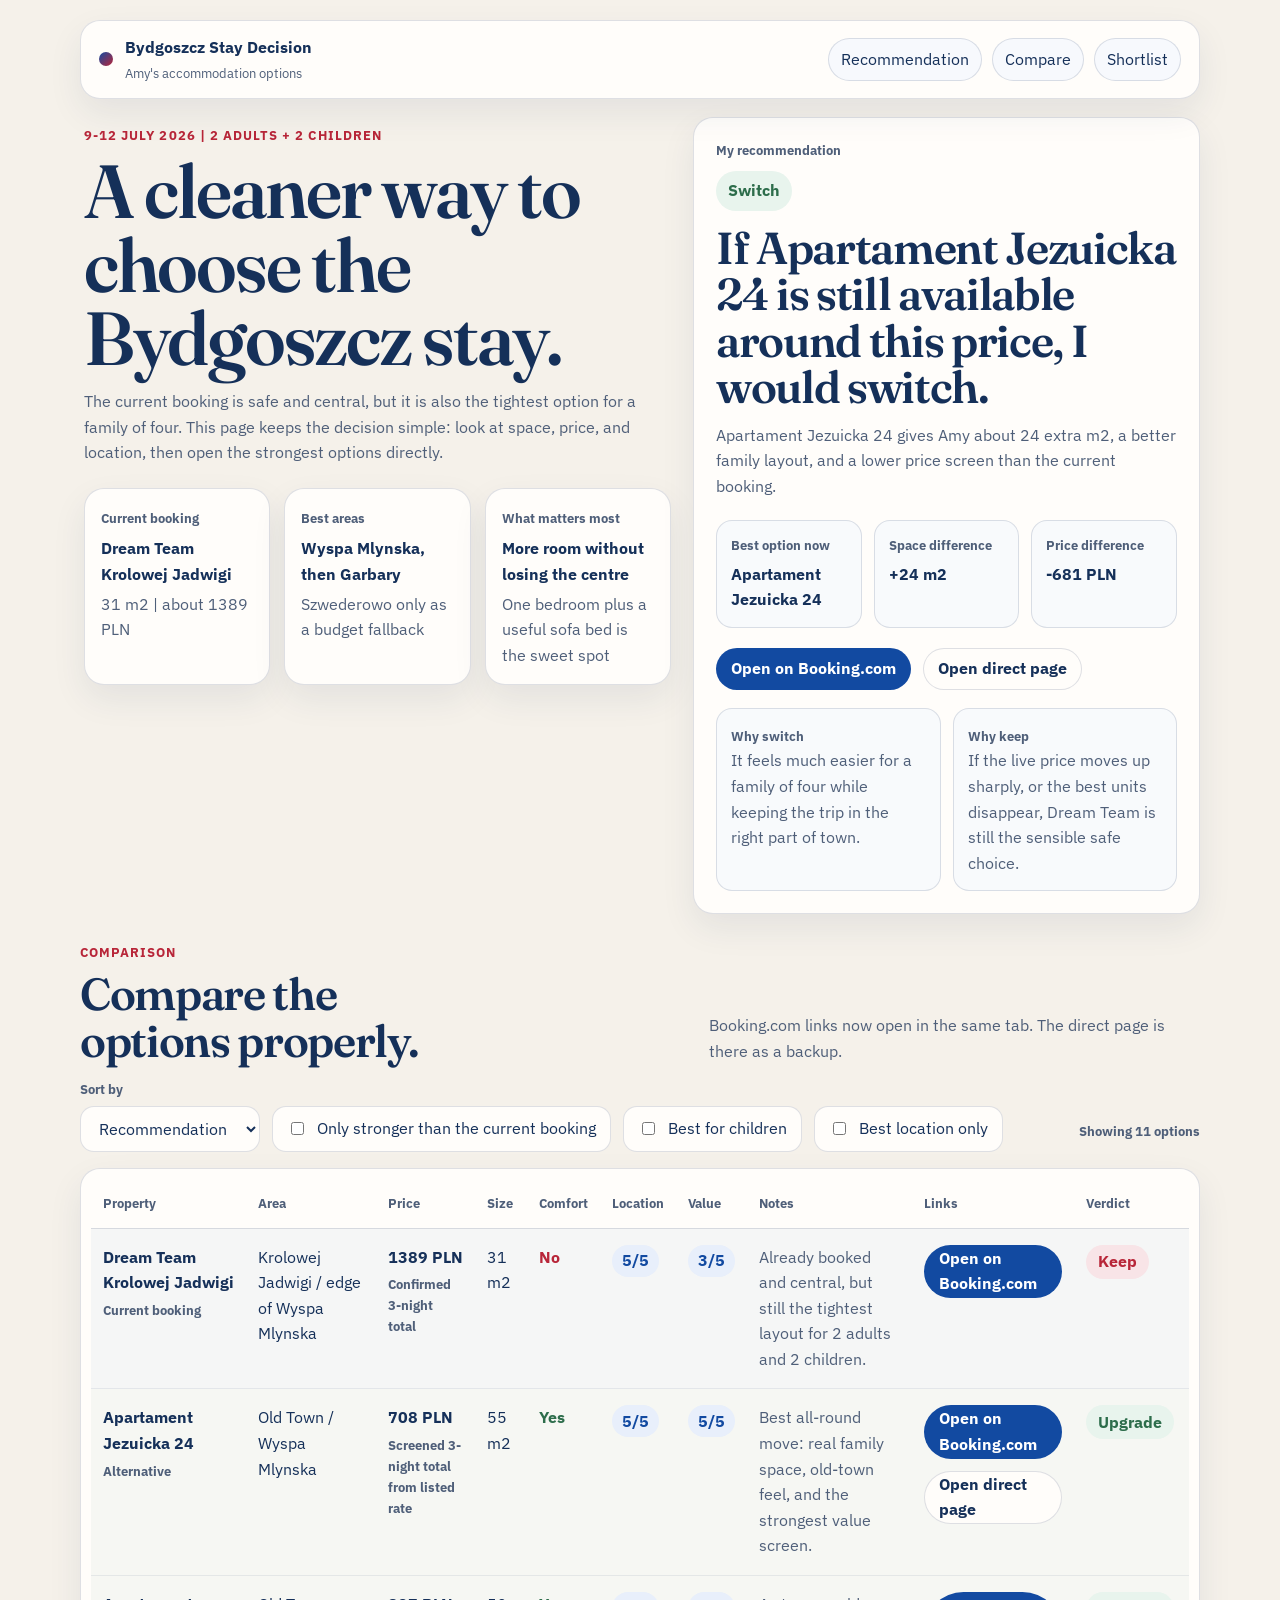
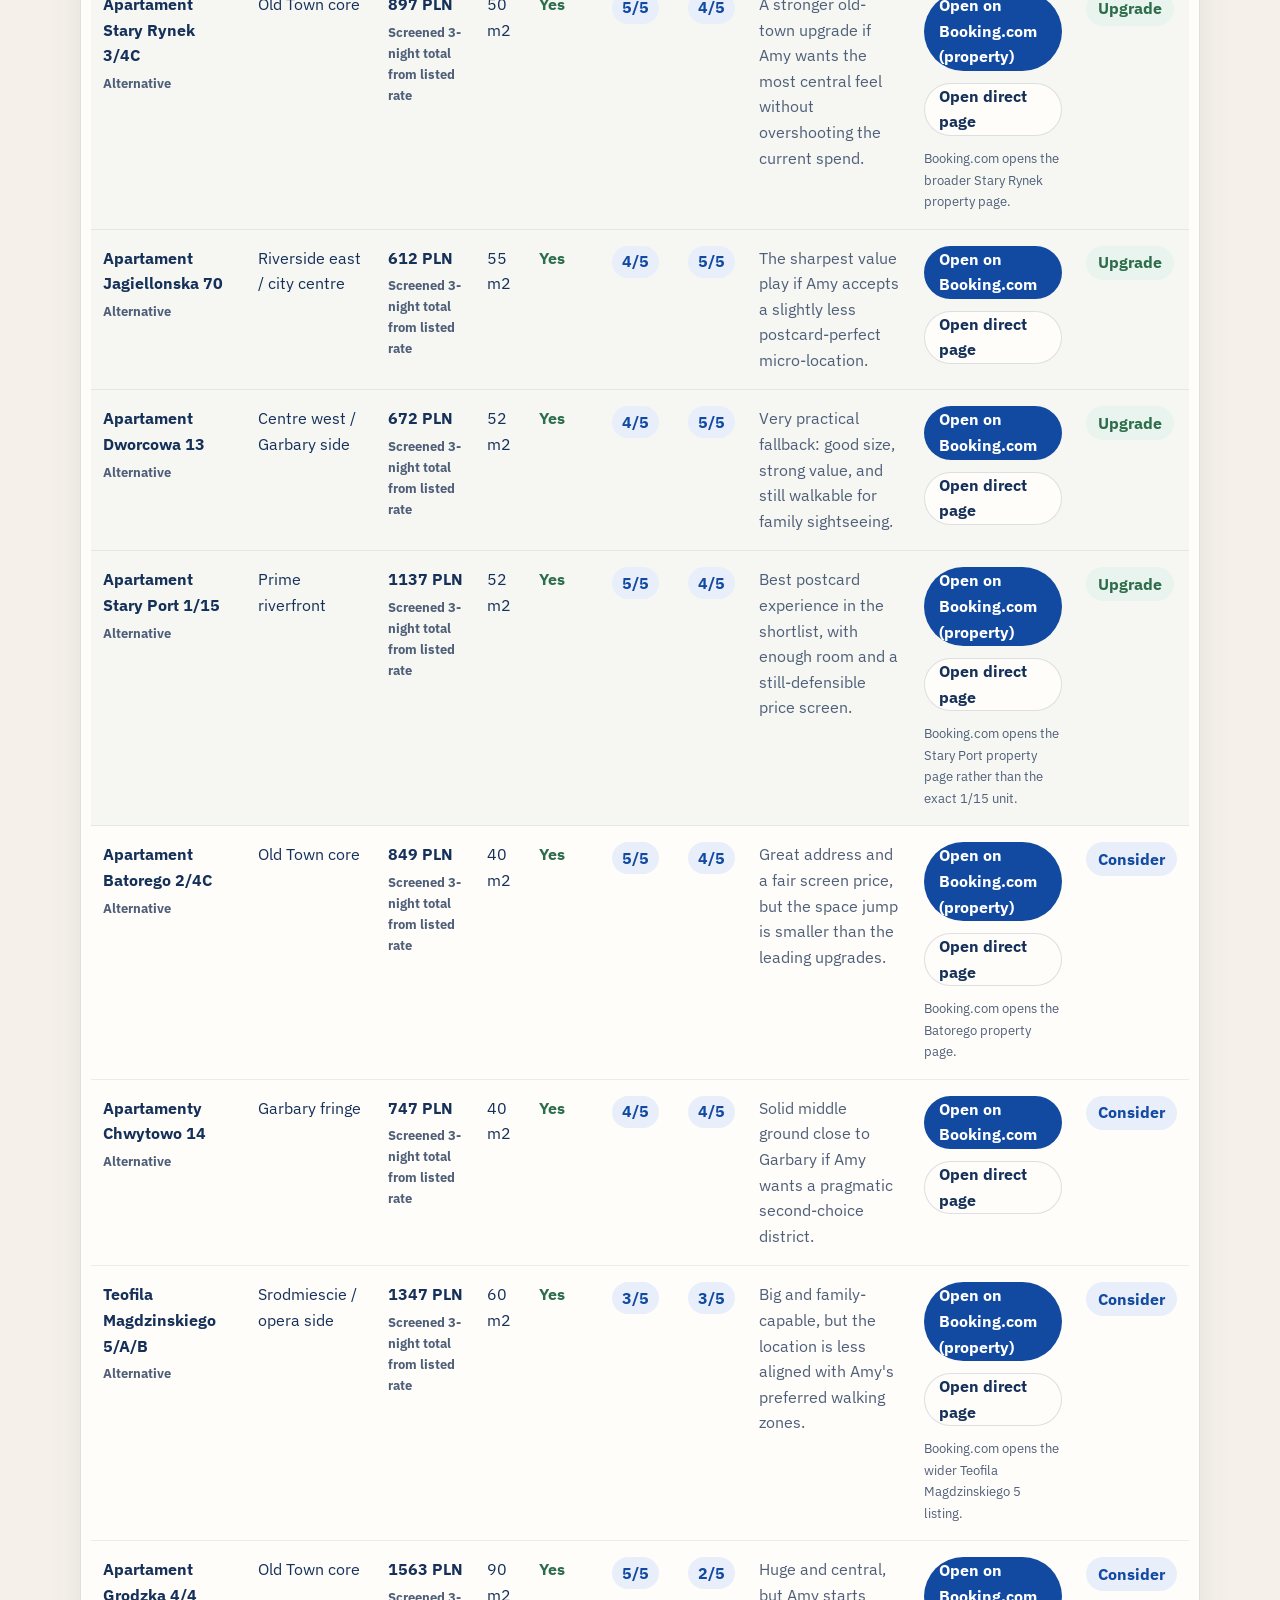
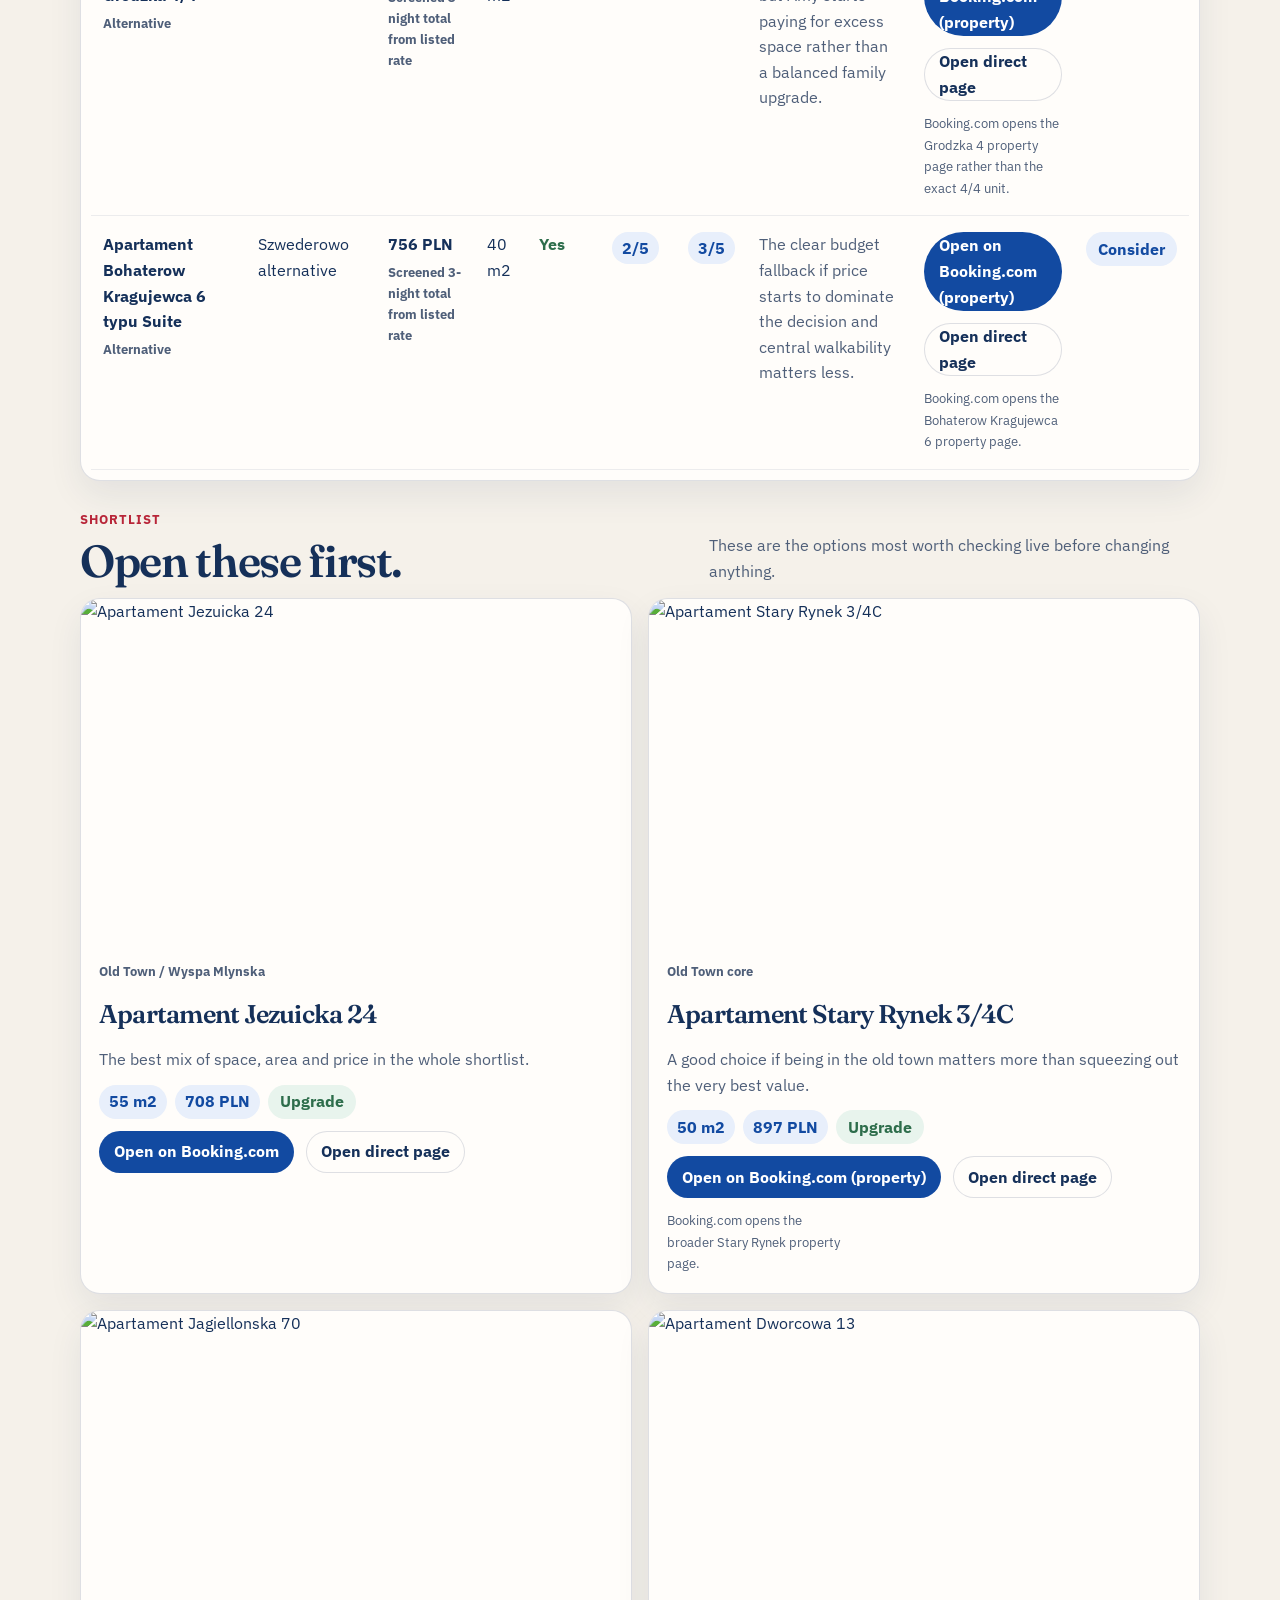
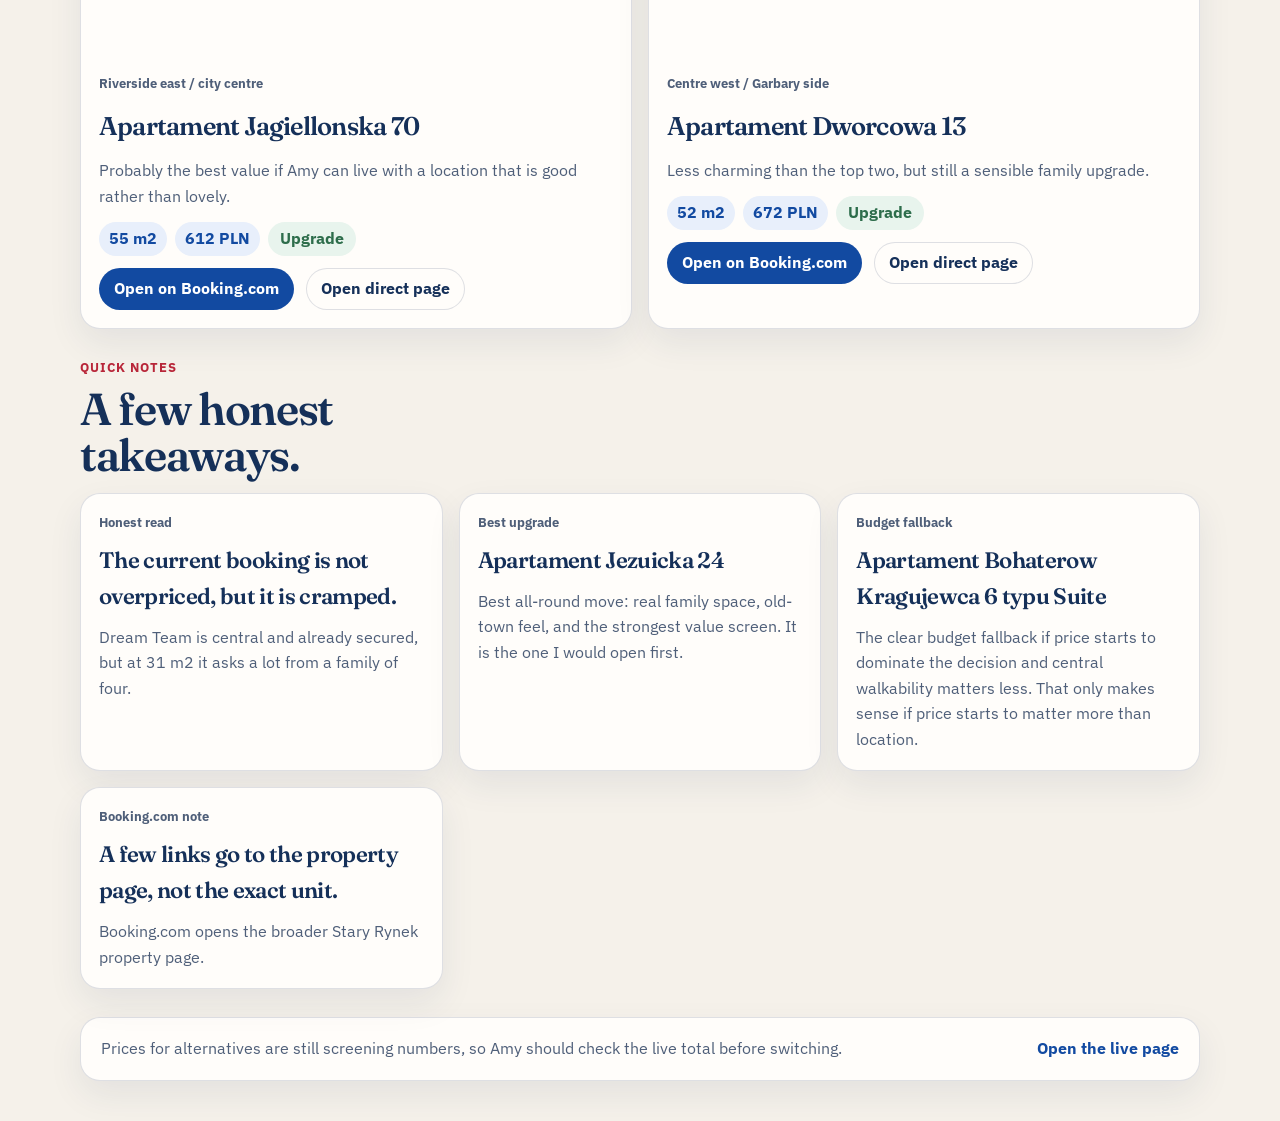
==== commit fa42bcf5: "Simplify stay decision page and fix booking links" ====
--- a/bydgoszcz-stay-decision/index.html
+++ b/bydgoszcz-stay-decision/index.html
@@ -6,223 +6,115 @@
   <title>Bydgoszcz Stay Decision | Amy's accommodation options - July 2026</title>
   <meta
     name="description"
-    content="A city-game-branded decision dashboard to help Amy choose the best family stay in Bydgoszcz for July 2026."
+    content="A simple, practical page to help Amy choose the best family stay in Bydgoszcz for July 2026."
   >
   <link rel="preconnect" href="https://fonts.googleapis.com">
   <link rel="preconnect" href="https://fonts.gstatic.com" crossorigin>
   <link
-    href="https://fonts.googleapis.com/css2?family=Fraunces:opsz,wght@9..144,400;500;600&family=IBM+Plex+Sans:wght@400;500;600;700&display=swap"
+    href="https://fonts.googleapis.com/css2?family=Fraunces:opsz,wght@9..144,500;600&family=IBM+Plex+Sans:wght@400;500;600;700&display=swap"
     rel="stylesheet"
   >
   <link rel="stylesheet" href="./styles.css">
 </head>
 <body>
-  <div class="app-shell stay-shell">
-    <header class="app-chrome">
-      <a class="chrome-brand" href="#top">
-        <span class="chrome-crest" aria-hidden="true">
-          <span></span>
-          <span></span>
-          <span></span>
-        </span>
-        <span class="chrome-brand-copy">
-          <small>Bydgoszcz City Game</small>
-          <strong>Stay Decision Atlas</strong>
+  <div class="page">
+    <header class="site-header">
+      <a class="brand" href="#top">
+        <span class="brand-mark" aria-hidden="true"></span>
+        <span>
+          <strong>Bydgoszcz Stay Decision</strong>
+          <small>Amy's accommodation options</small>
         </span>
       </a>
 
-      <div class="chrome-pulse">
-        <span class="chrome-progress">Family stay sprint</span>
-        <strong>One fast keep-or-switch decision</strong>
-      </div>
-
-      <nav class="topnav" aria-label="Page sections">
-        <a href="#decision">Decision</a>
+      <nav class="site-nav" aria-label="Page sections">
+        <a href="#decision">Recommendation</a>
         <a href="#compare">Compare</a>
-        <a href="#cards">Cards</a>
-        <a href="#insights">Insights</a>
+        <a href="#cards">Shortlist</a>
       </nav>
     </header>
 
     <main id="top">
-      <section class="hero-panel stay-hero">
+      <section class="hero">
         <div class="hero-copy">
-          <p class="kicker">Bydgoszcz City Game x Stay Decision</p>
-          <h1>Bydgoszcz Stay Decision</h1>
-          <p class="subtitle">Amy's accommodation options - July 2026</p>
-          <p class="hero-intro">
-            This keeps the city-game feel, but changes the mission. Amy needs a fast, family-first
-            stay decision for 9-12 July 2026: keep the current booking, or switch to a better
-            apartment with cleaner booking handoff.
-          </p>
-
-          <div class="badge-row">
-            <span class="badge badge-blue">9-12 July 2026</span>
-            <span class="badge badge-white">2 adults + 2 children</span>
-            <span class="badge badge-red">Apartment layout required</span>
-          </div>
-
-          <div class="hero-actions">
-            <a class="primary-link" href="#decision">Open recommendation</a>
-            <a class="secondary-link" href="#cards">See top cards</a>
-          </div>
-
-          <div class="brand-band">
-            <article class="brand-pill">
-              <span class="brand-dot is-blue"></span>
-              <div>
-                <strong>Blue river logic</strong>
-                <p>Wyspa Mlynska and old-town walkability still carry the highest emotional value.</p>
-              </div>
-            </article>
-            <article class="brand-pill">
-              <span class="brand-dot is-white"></span>
-              <div>
-                <strong>White space rule</strong>
-                <p>One bedroom plus a real sofa bed matters more than squeezing into the smallest central unit.</p>
-              </div>
-            </article>
-            <article class="brand-pill">
-              <span class="brand-dot is-red"></span>
-              <div>
-                <strong>Red booking handoff</strong>
-                <p>The best options now carry Booking.com links as well as direct property pages where matched.</p>
-              </div>
-            </article>
-          </div>
-        </div>
-
-        <aside class="atlas-panel">
-          <div class="atlas-heading">
-            <div>
-              <p class="hero-card-label">Decision atlas</p>
-              <h2 id="heroDecisionHeading">The best switch is now easier to verify.</h2>
-            </div>
-            <p class="atlas-copy" id="heroDecisionText">
-              Amy can now compare the shortlist inside one branded dashboard, then jump out through
-              Booking.com or the direct offer page before making the cancellation call.
-            </p>
-          </div>
-
-          <div class="decision-pulse-card">
-            <div class="hero-pill" id="heroDecisionPill">Switch</div>
-            <strong id="heroTake">Every serious alternative now carries a clearer booking path</strong>
-            <p id="heroSupport">
-              Use the recommendation first, then open Booking.com or the direct page to validate the move live.
-            </p>
-          </div>
-
-          <div class="atlas-notes stay-metrics">
-            <article class="metric-card">
-              <span>Best alternative</span>
-              <strong id="metricBestOption">Apartament Jezuicka 24</strong>
-            </article>
-            <article class="metric-card">
-              <span>Space gain</span>
-              <strong id="metricSpaceGain">+24 m2</strong>
-            </article>
-            <article class="metric-card">
-              <span>Screen delta</span>
-              <strong id="metricBudgetDelta">-681 PLN</strong>
-            </article>
+          <p class="eyebrow">9-12 July 2026 | 2 adults + 2 children</p>
+          <h1>A cleaner way to choose the Bydgoszcz stay.</h1>
+          <p class="intro">
+            The current booking is safe and central, but it is also the tightest option for a family
+            of four. This page keeps the decision simple: look at space, price, and location, then
+            open the strongest options directly.
+          </p>
+
+          <div class="facts">
+            <div class="fact">
+              <span>Current booking</span>
+              <strong>Dream Team Krolowej Jadwigi</strong>
+              <p>31 m2 | about 1389 PLN</p>
+            </div>
+            <div class="fact">
+              <span>Best areas</span>
+              <strong>Wyspa Mlynska, then Garbary</strong>
+              <p>Szwederowo only as a budget fallback</p>
+            </div>
+            <div class="fact">
+              <span>What matters most</span>
+              <strong>More room without losing the centre</strong>
+              <p>One bedroom plus a useful sofa bed is the sweet spot</p>
+            </div>
+          </div>
+        </div>
+
+        <aside class="decision-card" id="decision">
+          <p class="decision-label">My recommendation</p>
+          <div class="decision-badge" id="decisionBadge">Switch</div>
+          <h2 id="decisionTitle">If Jezuicka 24 is still available around this price, I would switch.</h2>
+          <p class="decision-summary" id="decisionSummary">
+            It gives the family more space, keeps a strong location, and still looks better value than the current booking.
+          </p>
+
+          <dl class="decision-metrics">
+            <div>
+              <dt>Best option now</dt>
+              <dd id="metricBestOption">Apartament Jezuicka 24</dd>
+            </div>
+            <div>
+              <dt>Space difference</dt>
+              <dd id="metricSpaceGain">+24 m2</dd>
+            </div>
+            <div>
+              <dt>Price difference</dt>
+              <dd id="metricBudgetDelta">-681 PLN</dd>
+            </div>
+          </dl>
+
+          <div class="decision-links" id="decisionLinks"></div>
+
+          <div class="decision-notes">
+            <div>
+              <span>Why switch</span>
+              <p id="whySwitch">The best alternatives feel much easier for a family of four.</p>
+            </div>
+            <div>
+              <span>Why keep</span>
+              <p id="whyKeep">If the better options jump in price or disappear, the current booking is still the low-stress choice.</p>
+            </div>
           </div>
         </aside>
       </section>
 
-      <section class="memory-banner method-banner">
-        <div>
-          <p class="kicker">Decision Method</p>
-          <h2>Two booking channels, one honest screen</h2>
+      <section class="compare-section" id="compare">
+        <div class="section-head">
+          <div>
+            <p class="eyebrow">Comparison</p>
+            <h2>Compare the options properly.</h2>
+          </div>
           <p class="section-copy">
-            The current booking uses the confirmed 3-night total. Alternatives use a screened
-            3-night total from listed rates. Each row links to Booking.com where matched and keeps
-            the direct source page as a second handoff. A few Booking.com buttons open the parent
-            property listing rather than the exact internal unit.
-          </p>
-        </div>
-        <div class="banner-metrics">
-          <article class="menu-metric">
-            <small>Current benchmark</small>
-            <strong>Dream Team</strong>
-            <span>31 m2 | 1389 PLN confirmed</span>
-          </article>
-          <article class="menu-metric">
-            <small>Best zone</small>
-            <strong>Wyspa Mlynska</strong>
-            <span>Then Garbary, then Szwederowo</span>
-          </article>
-          <article class="menu-metric">
-            <small>Booking handoff</small>
-            <strong>Booking.com + Direct</strong>
-            <span>Use both when Amy wants more confidence</span>
-          </article>
-        </div>
-      </section>
-
-      <section class="decision-section" id="decision">
-        <div class="section-heading">
-          <div>
-            <p class="kicker">Recommended Decision</p>
-            <h2>Switch only when the live listing still clears the bar.</h2>
-          </div>
-          <p class="section-copy section-copy-tight">
-            The decision stays practical: more room, better family fit, strong walking location,
-            and low booking friction.
-          </p>
-        </div>
-
-        <div class="decision-layout">
-          <article class="decision-main">
-            <div class="decision-badge" id="decisionBadge">Switch</div>
-            <h3 id="decisionTitle">Switch if Apartament Jezuicka 24 or a similar live old-town page is still bookable.</h3>
-            <p id="decisionReason">
-              Dream Team still wins on certainty, but the family gives up too much breathing room.
-              The strongest live alternatives now give Amy both a clearer shortlist and a better
-              booking path.
-            </p>
-            <div class="decision-points">
-              <div>
-                <span>Why switch</span>
-                <p id="whySwitch">
-                  The leading options add real family space and now link into Booking.com as well as the direct listing.
-                </p>
-              </div>
-              <div>
-                <span>Why keep</span>
-                <p id="whyKeep">
-                  If live July pricing jumps or the cleaner layouts disappear, the current booking stays the low-risk move.
-                </p>
-              </div>
-              <div>
-                <span>Extra-night impact</span>
-                <p id="extraNight">
-                  Use the listed nightly floor as the screen, then confirm the real July total on the live page before changing course.
-                </p>
-              </div>
-            </div>
-          </article>
-
-          <aside class="decision-ranking">
-            <div class="ranking-head">
-              <h3>Top alternatives</h3>
-              <p>Ranked by family fit, location strength, screened value, and booking handoff quality.</p>
-            </div>
-            <div class="ranking-list" id="rankingList"></div>
-          </aside>
-        </div>
-      </section>
-
-      <section class="comparison-section" id="compare">
-        <div class="section-heading comparison-head">
-          <div>
-            <p class="kicker">Comparison Table</p>
-            <h2>Amy can shortlist, validate, and click out in under two minutes.</h2>
-          </div>
-          <p class="comparison-count" id="comparisonCount">Showing 11 options</p>
-        </div>
-
-        <div class="controls-panel">
-          <label class="control-field">
+            Booking.com links now open in the same tab. The direct page is there as a backup.
+          </p>
+        </div>
+
+        <div class="controls">
+          <label class="field">
             <span>Sort by</span>
             <select id="sortBy">
               <option value="decision">Recommendation</option>
@@ -232,115 +124,78 @@
             </select>
           </label>
 
-          <label class="toggle-chip">
+          <label class="toggle">
             <input type="checkbox" id="betterOnly">
-            <span>Only better than current</span>
-          </label>
-
-          <label class="toggle-chip">
+            <span>Only stronger than the current booking</span>
+          </label>
+
+          <label class="toggle">
             <input type="checkbox" id="kidsOnly">
-            <span>Best for kids</span>
-          </label>
-
-          <label class="toggle-chip">
+            <span>Best for children</span>
+          </label>
+
+          <label class="toggle">
             <input type="checkbox" id="locationOnly">
-            <span>Best location</span>
-          </label>
-        </div>
-
-        <div class="table-wrap">
-          <table>
-            <thead>
-              <tr>
-                <th>Property Name</th>
-                <th>Area</th>
-                <th>Price (PLN)</th>
-                <th>Size (m2)</th>
-                <th>Sleeps Comfortably?</th>
-                <th>Location Score</th>
-                <th>Value Score</th>
-                <th>Notes</th>
-                <th>Links</th>
-                <th>Verdict</th>
-              </tr>
-            </thead>
-            <tbody id="comparisonBody"></tbody>
-          </table>
+            <span>Best location only</span>
+          </label>
+
+          <p class="count" id="comparisonCount">Showing 11 options</p>
+        </div>
+
+        <div class="table-card">
+          <div class="table-wrap">
+            <table>
+              <thead>
+                <tr>
+                  <th>Property</th>
+                  <th>Area</th>
+                  <th>Price</th>
+                  <th>Size</th>
+                  <th>Comfort</th>
+                  <th>Location</th>
+                  <th>Value</th>
+                  <th>Notes</th>
+                  <th>Links</th>
+                  <th>Verdict</th>
+                </tr>
+              </thead>
+              <tbody id="comparisonBody"></tbody>
+            </table>
+          </div>
         </div>
       </section>
 
       <section class="cards-section" id="cards">
-        <div class="section-heading">
+        <div class="section-head">
           <div>
-            <p class="kicker">Visual Shortlist</p>
-            <h2>The most actionable stay pages at a glance.</h2>
-          </div>
-          <p class="section-copy section-copy-tight">
-            These are the pages Amy should open first if she wants the highest upside with the least friction.
-          </p>
-        </div>
+            <p class="eyebrow">Shortlist</p>
+            <h2>Open these first.</h2>
+          </div>
+          <p class="section-copy">
+            These are the options most worth checking live before changing anything.
+          </p>
+        </div>
+
         <div class="cards-grid" id="cardsGrid"></div>
       </section>
 
-      <section class="insights-section" id="insights">
-        <div class="section-heading">
+      <section class="notes-section">
+        <div class="section-head">
           <div>
-            <p class="kicker">Strategic Insights</p>
-            <h2>What the shortlist really says.</h2>
-          </div>
-          <p class="section-copy section-copy-tight">
-            The trade-offs are not subtle anymore. The page is designed to make the decision feel obvious.
-          </p>
-        </div>
-        <div class="insights-grid" id="insightsGrid"></div>
-      </section>
-
-      <section class="source-section">
-        <div class="section-heading">
-          <div>
-            <p class="kicker">Source Notes</p>
-            <h2>How to trust the links.</h2>
-          </div>
-          <p class="section-copy section-copy-tight">
-            This dashboard now behaves like a stay atlas: compare inside, verify outside.
-          </p>
-        </div>
-        <div class="source-grid">
-          <article>
-            <h3>Current benchmark</h3>
-            <p>
-              Dream Team Krolowej Jadwigi remains the anchor because Amy already has a confirmed
-              booking and a real Booking.com listing to re-check if needed.
-            </p>
-          </article>
-          <article>
-            <h3>Booking.com handoff</h3>
-            <p>
-              Booking.com is now part of the main action path. Where the exact unit is not listed,
-              the button opens the closest property-level match instead of pretending a perfect 1:1 link exists.
-            </p>
-          </article>
-          <article>
-            <h3>Direct source backup</h3>
-            <p>
-              The direct property page remains visible as a second route, which is useful when Amy
-              wants the supplier listing as well as the broader marketplace view.
-            </p>
-          </article>
-        </div>
+            <p class="eyebrow">Quick notes</p>
+            <h2>A few honest takeaways.</h2>
+          </div>
+        </div>
+
+        <div class="notes-grid" id="insightsGrid"></div>
       </section>
     </main>
 
-    <footer class="project-note footer">
-      <div>
-        <strong>Bydgoszcz Stay Decision Atlas</strong>
-        <span>Keep the current booking, or switch with more confidence using Booking.com and direct-page handoff.</span>
-      </div>
-      <div class="footer-meta">
-        <a href="https://jakubgoscinny-creator.github.io/bydgoszcz-stay-decision/" target="_blank" rel="noreferrer">Live page</a>
-        <a href="https://www.booking.com/" target="_blank" rel="noreferrer">Booking.com</a>
-        <a href="https://booking-bydgoszcz.pl/offers/searching/true" target="_blank" rel="noreferrer">Direct source</a>
-      </div>
+    <footer class="site-footer">
+      <p>
+        Prices for alternatives are still screening numbers, so Amy should check the live total before switching.
+      </p>
+      <a href="https://jakubgoscinny-creator.github.io/bydgoszcz-stay-decision/">Open the live page</a>
     </footer>
   </div>
 
--- a/bydgoszcz-stay-decision/styles.css
+++ b/bydgoszcz-stay-decision/styles.css
@@ -1,21 +1,19 @@
 :root {
-  --display-font: "Fraunces", serif;
-  --body-font: "IBM Plex Sans", sans-serif;
-  --city-blue-900: #0d2e73;
-  --city-blue-700: #124aa1;
-  --city-blue-500: #2f6fcb;
-  --city-red-700: #b82639;
-  --city-red-500: #d94252;
-  --city-white: #f8fbff;
-  --city-cloud: #eef4ff;
-  --city-paper: rgba(255, 255, 255, 0.92);
-  --city-ink: #10203c;
-  --city-muted: #5b6987;
-  --city-line: rgba(16, 32, 60, 0.12);
-  --city-soft-line: rgba(18, 74, 161, 0.14);
-  --shadow-soft: 0 1.4rem 3rem rgba(11, 41, 96, 0.12);
-  --shadow-strong: 0 1.6rem 3rem rgba(7, 27, 77, 0.22);
-  --radius-xl: 1.8rem;
+  --bg: #f5f1ea;
+  --paper: #fffdfa;
+  --ink: #153059;
+  --ink-soft: #4f5f79;
+  --line: rgba(21, 48, 89, 0.14);
+  --blue: #124aa1;
+  --blue-soft: #e8effb;
+  --red: #b82639;
+  --red-soft: #f8e4e7;
+  --green: #2d6d4b;
+  --green-soft: #e8f4ed;
+  --shadow: 0 14px 34px rgba(21, 48, 89, 0.08);
+  --radius: 20px;
+  --display: "Fraunces", serif;
+  --body: "IBM Plex Sans", sans-serif;
 }
 
 *,
@@ -31,27 +29,10 @@
 body {
   margin: 0;
   min-width: 320px;
-  min-height: 100vh;
-  font-family: var(--body-font);
-  line-height: 1.55;
-  color: var(--city-ink);
-  background:
-    radial-gradient(circle at top left, rgba(47, 111, 203, 0.18), transparent 25%),
-    radial-gradient(circle at top right, rgba(217, 66, 82, 0.14), transparent 20%),
-    linear-gradient(180deg, #f7fbff 0%, #f2f7ff 46%, #fbfdff 100%);
-}
-
-body::before {
-  content: "";
-  position: fixed;
-  inset: 0;
-  z-index: 0;
-  pointer-events: none;
-  background:
-    linear-gradient(rgba(18, 74, 161, 0.045) 1px, transparent 1px),
-    linear-gradient(90deg, rgba(18, 74, 161, 0.045) 1px, transparent 1px);
-  background-size: 2rem 2rem;
-  mask-image: linear-gradient(180deg, rgba(0, 0, 0, 0.5), transparent 92%);
+  font-family: var(--body);
+  background: var(--bg);
+  color: var(--ink);
+  line-height: 1.6;
 }
 
 a,
@@ -66,230 +47,106 @@
   max-width: 100%;
 }
 
-.app-shell {
-  position: relative;
-  z-index: 1;
-  width: min(1360px, calc(100% - 2rem));
-  margin: 1rem auto 2.6rem;
-  display: grid;
-  gap: 1.4rem;
-}
-
-.stay-shell {
-  gap: 1.35rem;
-}
-
-.app-chrome {
+.page {
+  width: min(1120px, calc(100% - 32px));
+  margin: 20px auto 40px;
+}
+
+.site-header,
+.decision-card,
+.table-card,
+.card,
+.note-card,
+.site-footer,
+.fact {
+  background: var(--paper);
+  border: 1px solid var(--line);
+  border-radius: var(--radius);
+  box-shadow: var(--shadow);
+}
+
+.site-header {
   position: sticky;
-  top: 0.75rem;
-  z-index: 30;
-  display: grid;
-  grid-template-columns: auto minmax(0, 1fr) auto;
-  gap: 1rem;
+  top: 12px;
+  z-index: 10;
+  display: flex;
+  justify-content: space-between;
   align-items: center;
-  padding: 0.9rem 1rem;
-  border-radius: 1.5rem;
-  border: 1px solid var(--city-line);
-  background:
-    linear-gradient(135deg, rgba(255, 255, 255, 0.96), rgba(240, 246, 255, 0.96)),
-    var(--city-paper);
-  box-shadow: 0 1rem 2.2rem rgba(13, 46, 115, 0.14);
-  backdrop-filter: blur(18px);
-}
-
-.chrome-brand,
-.chrome-pulse {
-  min-width: 0;
-}
-
-.chrome-brand {
-  display: inline-grid;
-  grid-template-columns: auto 1fr;
-  gap: 0.8rem;
+  gap: 20px;
+  padding: 14px 18px;
+  margin-bottom: 18px;
+}
+
+.brand {
+  display: inline-flex;
   align-items: center;
+  gap: 12px;
   color: inherit;
   text-decoration: none;
 }
 
-.chrome-crest {
+.brand span:last-child {
   display: grid;
-  gap: 0.22rem;
-  padding: 0.5rem;
-  border-radius: 1rem;
-  border: 1px solid rgba(18, 74, 161, 0.14);
-  background: rgba(255, 255, 255, 0.88);
-}
-
-.chrome-crest span {
-  width: 1.35rem;
-  height: 0.22rem;
-  border-radius: 999px;
-}
-
-.chrome-crest span:nth-child(1) {
-  background: var(--city-blue-700);
-}
-
-.chrome-crest span:nth-child(2) {
-  background: #ffffff;
-  box-shadow: inset 0 0 0 1px rgba(16, 32, 60, 0.12);
-}
-
-.chrome-crest span:nth-child(3) {
-  background: var(--city-red-700);
-}
-
-.chrome-brand-copy,
-.chrome-pulse {
-  display: grid;
-  gap: 0.12rem;
-}
-
-.chrome-brand-copy small,
-.chrome-progress,
-.metric-card span,
-.control-field span,
-.comparison-count,
-.property-cell span,
-.table-price small,
-.comfort-cell span,
-.insight-label,
-.card-meta,
-.decision-points span,
-.ranking-item small,
-.source-grid h3 {
-  font-size: 0.78rem;
-  font-weight: 700;
-  letter-spacing: 0.15em;
-  text-transform: uppercase;
-}
-
-.chrome-brand-copy small,
-.metric-card span,
-.control-field span,
-.comparison-count,
-.property-cell span,
-.table-price small,
-.comfort-cell span,
-.insight-label,
-.card-meta,
-.decision-points span,
-.ranking-item small,
-.source-grid h3 {
-  color: var(--city-muted);
-}
-
-.chrome-brand-copy strong,
-.chrome-pulse strong {
+  gap: 2px;
+}
+
+.brand strong {
   font-size: 1rem;
 }
 
-.chrome-progress {
-  color: var(--city-red-700);
-}
-
-.topnav {
+.brand small {
+  color: var(--ink-soft);
+}
+
+.brand-mark {
+  width: 14px;
+  height: 14px;
+  border-radius: 50%;
+  background: linear-gradient(135deg, var(--blue), var(--red));
+}
+
+.site-nav {
   display: flex;
   flex-wrap: wrap;
-  gap: 0.6rem;
-  justify-content: flex-end;
-}
-
-.topnav a {
-  display: inline-flex;
-  align-items: center;
-  justify-content: center;
-  min-height: 2.8rem;
-  padding: 0.7rem 1rem;
+  gap: 10px;
+}
+
+.site-nav a {
+  color: var(--ink);
+  text-decoration: none;
+  padding: 8px 12px;
   border-radius: 999px;
-  border: 1px solid var(--city-line);
-  background: rgba(255, 255, 255, 0.92);
-  color: var(--city-ink);
-  text-decoration: none;
+  background: #f7f9fd;
+  border: 1px solid var(--line);
+}
+
+.hero,
+.section-head,
+.controls,
+.decision-metrics,
+.decision-notes,
+.cards-grid,
+.notes-grid,
+.facts {
+  display: grid;
+}
+
+.hero {
+  grid-template-columns: minmax(0, 1.08fr) minmax(320px, 0.92fr);
+  gap: 18px;
+  margin-bottom: 28px;
+}
+
+.hero-copy {
+  padding: 8px 4px;
+}
+
+.eyebrow {
+  margin: 0 0 8px;
+  color: var(--red);
+  font-size: 0.82rem;
   font-weight: 700;
-  transition:
-    transform 180ms ease,
-    border-color 180ms ease,
-    box-shadow 180ms ease;
-}
-
-.topnav a:hover,
-.topnav a:focus-visible {
-  transform: translateY(-2px);
-  border-color: rgba(18, 74, 161, 0.28);
-  box-shadow: 0 0.8rem 1.7rem rgba(13, 46, 115, 0.08);
-}
-
-.hero-panel,
-.memory-banner,
-.decision-main,
-.decision-ranking,
-.controls-panel,
-.table-wrap,
-.card-item,
-.insight-card,
-.source-grid article,
-.project-note {
-  border: 1px solid var(--city-line);
-  border-radius: var(--radius-xl);
-  box-shadow: var(--shadow-soft);
-  backdrop-filter: blur(14px);
-  background: var(--city-paper);
-}
-
-.stay-hero {
-  position: relative;
-  overflow: hidden;
-  display: grid;
-  grid-template-columns: minmax(0, 1.08fr) minmax(320px, 0.92fr);
-  gap: clamp(1.35rem, 3vw, 2.4rem);
-  padding: clamp(1.35rem, 4vw, 2.5rem);
-  color: var(--city-white);
-  background:
-    radial-gradient(circle at top left, rgba(255, 255, 255, 0.16), transparent 27%),
-    radial-gradient(circle at 85% 22%, rgba(217, 66, 82, 0.22), transparent 18%),
-    linear-gradient(135deg, rgba(10, 37, 92, 0.98), rgba(18, 74, 161, 0.94));
-}
-
-.stay-hero::before,
-.stay-hero::after {
-  content: "";
-  position: absolute;
-  border-radius: 999px;
-  pointer-events: none;
-}
-
-.stay-hero::before {
-  width: 22rem;
-  height: 22rem;
-  right: -7rem;
-  top: -10rem;
-  border: 1px solid rgba(255, 255, 255, 0.14);
-}
-
-.stay-hero::after {
-  width: 18rem;
-  height: 18rem;
-  left: -5rem;
-  bottom: -8rem;
-  background: rgba(255, 255, 255, 0.05);
-}
-
-.hero-copy,
-.atlas-panel {
-  position: relative;
-  z-index: 1;
-  display: grid;
-  gap: 1rem;
-  align-content: start;
-}
-
-.kicker,
-.hero-card-label {
-  margin: 0;
-  font-size: 0.8rem;
-  font-weight: 700;
-  letter-spacing: 0.2em;
+  letter-spacing: 0.08em;
   text-transform: uppercase;
 }
 
@@ -297,60 +154,86 @@
 h2,
 h3 {
   margin: 0;
-  font-family: var(--display-font);
-  font-weight: 500;
-  letter-spacing: -0.04em;
-}
-
-.hero-copy h1 {
-  max-width: 10ch;
-  font-size: clamp(3.2rem, 7vw, 5.8rem);
-  line-height: 0.92;
-}
-
-.subtitle {
-  margin: -0.2rem 0 0;
-  font-size: 1.15rem;
-  font-weight: 700;
-  color: rgba(248, 251, 255, 0.88);
-}
-
-.hero-intro,
-.atlas-copy,
+  font-family: var(--display);
+  font-weight: 600;
+  letter-spacing: -0.03em;
+}
+
+h1 {
+  max-width: 11ch;
+  font-size: clamp(2.8rem, 7vw, 4.7rem);
+  line-height: 0.98;
+  margin-bottom: 14px;
+}
+
+h2 {
+  font-size: clamp(1.8rem, 4vw, 2.8rem);
+  line-height: 1.04;
+}
+
+.intro,
 .section-copy,
-.decision-main p,
-.ranking-head p,
-.source-grid article p,
-.insight-card p,
-.card-item p,
-.project-note span,
+.decision-summary,
+.decision-notes p,
+.note-card p,
+.card p,
+.site-footer p,
+.table-note,
 .offer-note {
   margin: 0;
-  color: var(--city-muted);
-}
-
-.hero-intro,
-.atlas-copy {
-  color: rgba(248, 251, 255, 0.88);
-  max-width: 62ch;
-}
-
-.badge-row,
-.hero-actions,
-.offer-links,
-.ranking-meta,
-.footer-meta {
-  display: flex;
-  flex-wrap: wrap;
-  gap: 0.75rem;
-}
-
-.badge,
-.hero-pill,
+  color: var(--ink-soft);
+}
+
+.facts {
+  grid-template-columns: repeat(3, minmax(0, 1fr));
+  gap: 14px;
+  margin-top: 22px;
+}
+
+.fact {
+  padding: 16px;
+}
+
+.fact span,
+.decision-label,
+.decision-metrics dt,
+.decision-notes span,
+.field span,
+.count,
+.table-type,
+.property-meta,
+.note-label,
+.card-meta {
+  color: var(--ink-soft);
+  font-size: 0.82rem;
+  font-weight: 700;
+}
+
+.fact strong,
+.decision-metrics dd {
+  display: block;
+  margin: 6px 0 4px;
+  color: var(--ink);
+}
+
+.fact p {
+  margin: 0;
+  color: var(--ink-soft);
+}
+
+.decision-card {
+  padding: 22px;
+  align-self: start;
+}
+
+.decision-label {
+  margin: 0 0 10px;
+}
+
 .decision-badge,
-.score-chip,
-.status-chip,
-.table-badge {
+.verdict,
+.score-pill,
+.link-button {
   display: inline-flex;
   align-items: center;
   justify-content: center;
@@ -358,349 +241,126 @@
   font-weight: 700;
 }
 
-.badge {
-  padding: 0.55rem 0.9rem;
-  font-size: 0.92rem;
-  border: 1px solid rgba(255, 255, 255, 0.18);
-}
-
-.badge-blue {
-  background: rgba(47, 111, 203, 0.3);
-}
-
-.badge-white {
-  background: rgba(255, 255, 255, 0.12);
-}
-
-.badge-red {
-  background: rgba(217, 66, 82, 0.22);
-}
-
-.primary-link,
-.secondary-link,
-.offer-link,
-.topnav a {
-  transition:
-    transform 180ms ease,
-    box-shadow 180ms ease,
-    border-color 180ms ease,
-    background-color 180ms ease,
-    color 180ms ease;
-}
-
-.primary-link,
-.secondary-link,
-.offer-link {
+.decision-badge {
+  margin-bottom: 14px;
+  padding: 7px 12px;
+  background: var(--green-soft);
+  color: var(--green);
+  width: fit-content;
+}
+
+.decision-card h2 {
+  margin-bottom: 12px;
+}
+
+.decision-metrics {
+  grid-template-columns: repeat(3, minmax(0, 1fr));
+  gap: 12px;
+  margin: 20px 0;
+}
+
+.decision-metrics div {
+  padding: 14px;
+  border-radius: 16px;
+  background: #f8fafc;
+  border: 1px solid var(--line);
+}
+
+.decision-metrics dt {
+  margin-bottom: 6px;
+}
+
+.decision-metrics dd {
+  margin: 0;
+  font-size: 1rem;
+  font-weight: 700;
+}
+
+.decision-links,
+.card-actions,
+.offer-links,
+.controls {
+  display: flex;
+  flex-wrap: wrap;
+  gap: 12px;
+}
+
+.decision-links {
+  margin-bottom: 18px;
+}
+
+.decision-notes {
+  grid-template-columns: repeat(2, minmax(0, 1fr));
+  gap: 12px;
+}
+
+.decision-notes div {
+  padding: 14px;
+  border-radius: 16px;
+  background: #f8fafc;
+  border: 1px solid var(--line);
+}
+
+.compare-section,
+.cards-section,
+.notes-section {
+  margin-bottom: 28px;
+}
+
+.section-head {
+  grid-template-columns: minmax(0, 1fr) minmax(260px, 0.8fr);
+  gap: 16px;
+  align-items: end;
+  margin-bottom: 14px;
+}
+
+.section-head h2 {
+  max-width: 12ch;
+}
+
+.controls {
+  align-items: end;
+  margin-bottom: 16px;
+}
+
+.field {
+  display: grid;
+  gap: 6px;
+  min-width: 180px;
+}
+
+.field select {
+  min-height: 46px;
+  padding: 0 14px;
+  border-radius: 14px;
+  border: 1px solid var(--line);
+  background: var(--paper);
+  color: var(--ink);
+}
+
+.toggle {
   display: inline-flex;
   align-items: center;
-  justify-content: center;
-  min-height: 2.9rem;
-  padding: 0.9rem 1.2rem;
-  border-radius: 999px;
-  font-weight: 700;
-  text-decoration: none;
-}
-
-.primary-link {
-  color: var(--city-white);
-  background: linear-gradient(135deg, var(--city-red-700), var(--city-red-500));
-  box-shadow: var(--shadow-strong);
-}
-
-.secondary-link {
-  color: inherit;
-  background: rgba(255, 255, 255, 0.06);
-  border: 1px solid rgba(255, 255, 255, 0.22);
-}
-
-.primary-link:hover,
-.secondary-link:hover,
-.offer-link:hover {
-  transform: translateY(-2px);
-}
-
-.brand-band {
-  display: grid;
-  gap: 0.8rem;
-  margin-top: 0.2rem;
-}
-
-.brand-pill {
-  display: grid;
-  grid-template-columns: auto 1fr;
-  gap: 0.8rem;
-  padding: 0.95rem 1rem;
-  border-radius: 1.25rem;
-  background: rgba(255, 255, 255, 0.08);
-  border: 1px solid rgba(255, 255, 255, 0.12);
-}
-
-.brand-pill strong {
-  display: block;
-  margin-bottom: 0.15rem;
-}
-
-.brand-pill p {
-  margin: 0;
-  color: rgba(248, 251, 255, 0.82);
-}
-
-.brand-dot {
-  width: 0.95rem;
-  height: 0.95rem;
-  border-radius: 50%;
-  margin-top: 0.25rem;
-  background: white;
-}
-
-.brand-dot.is-blue {
-  background: #7ab2ff;
-}
-
-.brand-dot.is-white {
-  background: #ffffff;
-}
-
-.brand-dot.is-red {
-  background: #ff8d98;
-}
-
-.atlas-panel {
-  padding: 1.2rem;
-  color: var(--city-ink);
-  border-radius: 1.55rem;
-  background:
-    radial-gradient(circle at top right, rgba(217, 66, 82, 0.08), transparent 25%),
-    linear-gradient(180deg, rgba(255, 255, 255, 0.96), rgba(240, 246, 255, 0.96));
-  border: 1px solid rgba(255, 255, 255, 0.18);
-}
-
-.atlas-heading {
-  display: grid;
-  gap: 0.45rem;
-}
-
-.atlas-heading h2 {
-  font-size: clamp(2rem, 3vw, 3rem);
-}
-
-.decision-pulse-card {
-  display: grid;
-  gap: 0.7rem;
-  padding: 1rem;
-  border-radius: 1.3rem;
-  border: 1px solid var(--city-soft-line);
-  background: rgba(18, 74, 161, 0.05);
-}
-
-.decision-pulse-card strong {
-  font-size: 1.08rem;
-  line-height: 1.35;
-}
-
-.hero-pill,
-.decision-badge {
-  width: fit-content;
-  padding: 0.55rem 0.95rem;
-  font-size: 0.82rem;
-  background: rgba(217, 66, 82, 0.12);
-  color: var(--city-red-700);
-}
-
-.stay-metrics,
-.banner-metrics {
-  display: grid;
-  gap: 0.8rem;
-  grid-template-columns: repeat(3, minmax(0, 1fr));
-}
-
-.metric-card,
-.menu-metric {
-  display: grid;
-  gap: 0.3rem;
-  padding: 0.95rem;
-  border-radius: 1.2rem;
-  border: 1px solid var(--city-soft-line);
-  background: rgba(255, 255, 255, 0.84);
-}
-
-.metric-card strong,
-.menu-metric strong {
-  font-size: 1.18rem;
-  color: var(--city-blue-900);
-}
-
-.metric-card span,
-.menu-metric small {
-  color: var(--city-muted);
-}
-
-.menu-metric span {
-  color: var(--city-ink);
-  font-size: 0.94rem;
-}
-
-.memory-banner {
-  display: grid;
-  grid-template-columns: minmax(0, 1.05fr) minmax(320px, 0.95fr);
-  gap: 1rem;
-  padding: 1.3rem 1.35rem;
-}
-
-.section-copy {
-  max-width: 62ch;
-}
-
-.section-copy-tight {
-  max-width: 34ch;
-}
-
-.decision-section,
-.comparison-section,
-.cards-section,
-.insights-section,
-.source-section {
-  display: grid;
-  gap: 1rem;
-}
-
-.section-heading {
-  display: flex;
-  justify-content: space-between;
-  align-items: end;
-  gap: 1rem;
-}
-
-.section-heading h2 {
-  font-size: clamp(2rem, 5vw, 3.4rem);
-  max-width: 12ch;
-}
-
-.decision-layout {
-  display: grid;
-  grid-template-columns: minmax(0, 1.08fr) minmax(330px, 0.92fr);
-  gap: 1rem;
-}
-
-.decision-main,
-.decision-ranking,
-.controls-panel,
-.table-wrap,
-.project-note {
-  padding: 1.25rem;
-}
-
-.decision-main h3 {
-  font-size: clamp(1.9rem, 4vw, 3rem);
-  max-width: 12ch;
-}
-
-.decision-points {
-  display: grid;
-  gap: 0.9rem;
-  margin-top: 1.15rem;
-}
-
-.decision-points div {
-  display: grid;
-  gap: 0.35rem;
-  padding: 0.95rem 1rem;
-  border-radius: 1.15rem;
-  border: 1px solid var(--city-soft-line);
-  background: rgba(18, 74, 161, 0.04);
-}
-
-.ranking-head {
-  display: grid;
-  gap: 0.35rem;
-}
-
-.ranking-list {
-  display: grid;
-  gap: 0.85rem;
-  margin-top: 1rem;
-}
-
-.ranking-item {
-  display: grid;
-  gap: 0.6rem;
-  padding: 1rem;
-  border-radius: 1.2rem;
-  border: 1px solid var(--city-line);
-  background: rgba(255, 255, 255, 0.9);
-}
-
-.ranking-item strong {
-  font-size: 1.08rem;
-}
-
-.score-chip,
-.status-chip,
-.table-badge {
-  padding: 0.45rem 0.7rem;
-  font-size: 0.8rem;
-}
-
-.score-chip {
-  background: rgba(18, 74, 161, 0.08);
-  color: var(--city-blue-900);
-}
-
-.status-chip.is-upgrade,
-.table-badge.is-upgrade {
-  background: rgba(47, 111, 203, 0.12);
-  color: var(--city-blue-900);
-}
-
-.status-chip.is-consider,
-.table-badge.is-consider {
-  background: rgba(217, 66, 82, 0.12);
-  color: var(--city-red-700);
-}
-
-.status-chip.is-keep,
-.table-badge.is-keep {
-  background: rgba(16, 32, 60, 0.08);
-  color: var(--city-ink);
-}
-
-.controls-panel {
-  display: flex;
-  flex-wrap: wrap;
-  align-items: center;
-  gap: 0.85rem;
-}
-
-.control-field {
-  display: grid;
-  gap: 0.45rem;
-  min-width: 180px;
-}
-
-.control-field select {
-  border: 1px solid var(--city-line);
-  border-radius: 1rem;
-  background: rgba(255, 255, 255, 0.95);
-  color: var(--city-ink);
-  padding: 0.85rem 1rem;
-}
-
-.toggle-chip {
-  display: inline-flex;
-  align-items: center;
-  gap: 0.65rem;
-  min-height: 3rem;
-  padding: 0.75rem 1rem;
-  border-radius: 999px;
-  border: 1px solid var(--city-line);
-  background: rgba(255, 255, 255, 0.92);
-  cursor: pointer;
-  user-select: none;
-  font-weight: 600;
-}
-
-.toggle-chip input {
-  accent-color: var(--city-red-700);
+  gap: 10px;
+  min-height: 46px;
+  padding: 0 14px;
+  border-radius: 14px;
+  border: 1px solid var(--line);
+  background: var(--paper);
+  color: var(--ink);
+}
+
+.toggle input {
+  accent-color: var(--red);
+}
+
+.count {
+  margin: 0 0 0 auto;
+  padding-bottom: 10px;
+}
+
+.table-card {
+  padding: 10px;
 }
 
 .table-wrap {
@@ -709,140 +369,133 @@
 
 table {
   width: 100%;
-  min-width: 1080px;
+  min-width: 1020px;
   border-collapse: collapse;
 }
 
 thead th {
-  position: sticky;
-  top: 0;
-  z-index: 2;
-  padding: 1rem 0.9rem;
+  padding: 14px 12px;
   text-align: left;
-  background: rgba(241, 246, 255, 0.98);
-  color: var(--city-muted);
-  font-size: 0.78rem;
-  letter-spacing: 0.15em;
-  text-transform: uppercase;
-}
-
-th,
+  font-size: 0.82rem;
+  color: var(--ink-soft);
+  border-bottom: 1px solid var(--line);
+}
+
 td {
-  padding: 1rem 0.9rem;
-  text-align: left;
+  padding: 16px 12px;
   vertical-align: top;
-  border-bottom: 1px solid var(--city-line);
-}
-
-tbody tr {
-  transition: background-color 180ms ease;
-}
-
-tbody tr:hover {
-  background: rgba(18, 74, 161, 0.03);
+  border-bottom: 1px solid rgba(21, 48, 89, 0.08);
 }
 
 tbody tr.is-current {
-  background: rgba(16, 32, 60, 0.05);
+  background: rgba(18, 74, 161, 0.04);
 }
 
 tbody tr.is-better {
-  background: rgba(47, 111, 203, 0.05);
-}
-
-.property-cell strong,
-.card-item h3,
-.insight-card h3 {
+  background: rgba(45, 109, 75, 0.04);
+}
+
+.property-name {
+  display: grid;
+  gap: 4px;
+}
+
+.property-name strong {
+  font-size: 1rem;
+}
+
+.table-type {
   display: block;
-  font-size: 1rem;
-}
-
-.table-note {
-  max-width: 30ch;
-}
-
-.comfort-cell {
+  margin-top: 4px;
+}
+
+.comfort {
   font-weight: 700;
 }
 
-.comfort-cell.is-yes {
-  color: var(--city-blue-900);
-}
-
-.comfort-cell.is-no {
-  color: var(--city-red-700);
-}
-
-.score-value {
-  font-weight: 700;
-}
-
-.table-offer {
-  min-width: 240px;
+.comfort.is-yes {
+  color: var(--green);
+}
+
+.comfort.is-no {
+  color: var(--red);
+}
+
+.score-pill {
+  min-width: 38px;
+  min-height: 32px;
+  padding: 0 10px;
+  background: var(--blue-soft);
+  color: var(--blue);
+}
+
+.verdict {
+  min-height: 34px;
+  padding: 0 12px;
+}
+
+.verdict.is-upgrade {
+  background: var(--green-soft);
+  color: var(--green);
+}
+
+.verdict.is-consider {
+  background: var(--blue-soft);
+  color: var(--blue);
+}
+
+.verdict.is-keep {
+  background: var(--red-soft);
+  color: var(--red);
 }
 
 .offer-links {
-  display: flex;
-  flex-wrap: wrap;
-  gap: 0.55rem;
-  align-items: center;
-}
-
-.offer-links--table {
+  align-items: flex-start;
+}
+
+.offer-links.stacked {
   display: grid;
-  gap: 0.45rem;
-}
-
-.offer-link {
+}
+
+.link-button {
+  min-height: 42px;
+  padding: 0 14px;
+  text-decoration: none;
   border: 1px solid transparent;
-  box-shadow: 0 0.9rem 1.8rem rgba(13, 46, 115, 0.08);
-}
-
-.offer-link--booking {
-  color: var(--city-white);
-  background: linear-gradient(135deg, var(--city-blue-700), var(--city-blue-500));
-}
-
-.offer-link--direct {
-  color: var(--city-ink);
-  background: rgba(255, 255, 255, 0.96);
-  border-color: rgba(18, 74, 161, 0.18);
-}
-
-.offer-link--muted {
-  color: var(--city-muted);
-  background: rgba(16, 32, 60, 0.06);
-  border-color: var(--city-line);
-  box-shadow: none;
-}
-
-.offer-link--table {
-  width: 100%;
+}
+
+.link-button.is-primary {
+  background: var(--blue);
+  color: #ffffff;
+}
+
+.link-button.is-secondary {
+  background: var(--paper);
+  color: var(--ink);
+  border-color: var(--line);
+}
+
+.link-button.is-muted {
+  background: #eef2f7;
+  color: var(--ink-soft);
+  border-color: var(--line);
 }
 
 .offer-note {
-  display: block;
-  width: 100%;
+  max-width: 22ch;
   font-size: 0.84rem;
-  color: var(--city-muted);
-}
-
-.cards-grid,
-.insights-grid,
-.source-grid {
-  display: grid;
-  gap: 1rem;
 }
 
 .cards-grid {
   grid-template-columns: repeat(2, minmax(0, 1fr));
-}
-
-.card-item {
+  gap: 16px;
+}
+
+.card {
   overflow: hidden;
 }
 
-.card-item img {
+.card img {
   width: 100%;
   aspect-ratio: 16 / 10;
   object-fit: cover;
@@ -850,159 +503,112 @@
 
 .card-body {
   display: grid;
-  gap: 0.85rem;
-  padding: 1.15rem;
-}
-
-.card-highlights {
+  gap: 12px;
+  padding: 18px;
+}
+
+.card-meta {
+  margin: 0;
+}
+
+.card h3 {
+  font-size: 1.6rem;
+}
+
+.card-stats {
   display: flex;
   flex-wrap: wrap;
-  gap: 0.55rem;
-}
-
-.card-highlights span {
-  display: inline-flex;
-  align-items: center;
-  padding: 0.45rem 0.75rem;
-  border-radius: 999px;
-  border: 1px solid var(--city-soft-line);
-  background: rgba(18, 74, 161, 0.06);
-  color: var(--city-blue-900);
-  font-size: 0.9rem;
-  font-weight: 600;
-}
-
-.card-why {
-  display: grid;
-  gap: 0.35rem;
-  padding-top: 0.85rem;
-  border-top: 1px solid var(--city-line);
-}
-
-.insights-grid {
+  gap: 8px;
+}
+
+.notes-grid {
   grid-template-columns: repeat(3, minmax(0, 1fr));
-}
-
-.insight-card {
-  display: grid;
-  gap: 0.55rem;
-  padding: 1.2rem;
-}
-
-.source-grid {
-  grid-template-columns: repeat(3, minmax(0, 1fr));
-}
-
-.source-grid article {
-  display: grid;
-  gap: 0.45rem;
-  padding: 1.15rem;
-  min-height: 100%;
-}
-
-.footer {
+  gap: 16px;
+}
+
+.note-card {
+  padding: 18px;
+}
+
+.note-label {
+  display: block;
+  margin-bottom: 10px;
+}
+
+.note-card h3 {
+  margin-bottom: 10px;
+  font-size: 1.4rem;
+}
+
+.site-footer {
   display: flex;
   justify-content: space-between;
   align-items: center;
-  gap: 1rem;
-}
-
-.footer strong {
-  display: block;
-  font-size: 1.02rem;
-}
-
-.footer-meta a {
-  color: var(--city-blue-900);
+  gap: 16px;
+  padding: 18px 20px;
+}
+
+.site-footer a {
+  color: var(--blue);
+  font-weight: 700;
   text-decoration: none;
-  font-weight: 700;
-}
-
-@media (max-width: 1180px) {
-  .stay-hero,
-  .memory-banner,
-  .decision-layout,
+}
+
+@media (max-width: 980px) {
+  .hero,
+  .section-head,
+  .facts,
+  .decision-metrics,
+  .decision-notes,
   .cards-grid,
-  .insights-grid,
-  .source-grid,
-  .stay-metrics,
-  .banner-metrics {
+  .notes-grid {
     grid-template-columns: 1fr;
   }
 
-  .hero-copy h1 {
-    max-width: 100%;
-  }
-}
-
-@media (max-width: 860px) {
-  .app-shell {
-    width: min(100%, calc(100% - 1rem));
-    margin-block: 0.75rem 1.5rem;
-  }
-
-  .app-chrome {
-    grid-template-columns: minmax(0, 1fr);
-    align-items: start;
-  }
-
-  .topnav {
-    justify-content: flex-start;
-  }
-
-  .section-heading,
-  .footer {
+  .site-header,
+  .site-footer {
     flex-direction: column;
     align-items: flex-start;
   }
 
-  .hero-panel,
-  .memory-banner,
-  .decision-main,
-  .decision-ranking,
-  .controls-panel,
-  .table-wrap,
-  .card-item,
-  .insight-card,
-  .source-grid article,
-  .project-note {
-    border-radius: 1.35rem;
+  .count {
+    margin-left: 0;
+    padding-bottom: 0;
   }
 }
 
 @media (max-width: 640px) {
-  .topnav a,
-  .primary-link,
-  .secondary-link,
-  .offer-link {
+  .page {
+    width: min(100% - 16px, 100%);
+    margin: 12px auto 24px;
+  }
+
+  .site-header,
+  .decision-card,
+  .table-card,
+  .card-body,
+  .note-card,
+  .site-footer,
+  .fact {
+    padding-left: 14px;
+    padding-right: 14px;
+  }
+
+  .site-nav,
+  .controls,
+  .decision-links,
+  .card-actions,
+  .offer-links {
     width: 100%;
   }
 
-  .controls-panel {
-    align-items: stretch;
-  }
-
-  .control-field {
-    min-width: 100%;
-  }
-
-  .toggle-chip {
+  .site-nav a,
+  .toggle,
+  .link-button {
     width: 100%;
-    justify-content: flex-start;
-  }
-
-  .brand-band,
-  .decision-points,
-  .cards-grid,
-  .insights-grid,
-  .source-grid,
-  .stay-metrics,
-  .banner-metrics {
-    grid-template-columns: 1fr;
-  }
-
-  .offer-links {
-    flex-direction: column;
-    align-items: stretch;
-  }
-}
+  }
+
+  h1 {
+    max-width: none;
+  }
+}
